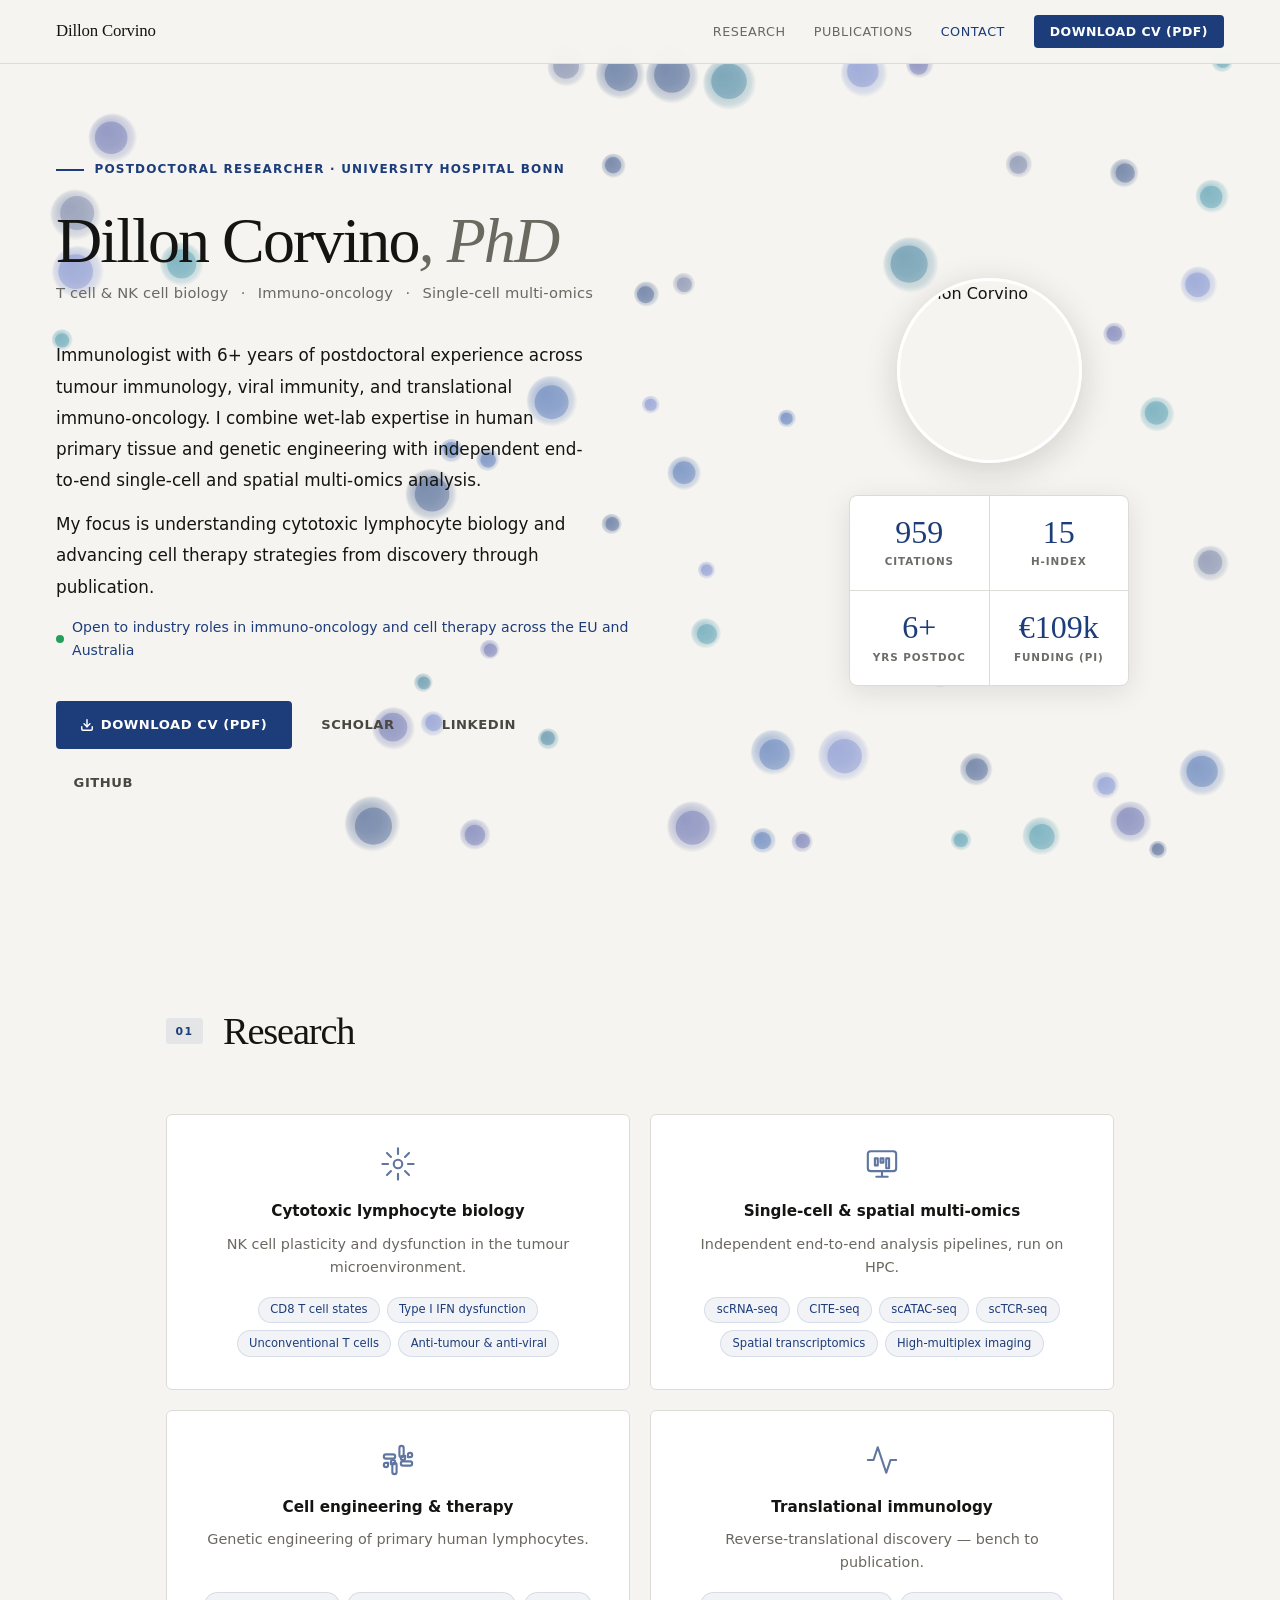
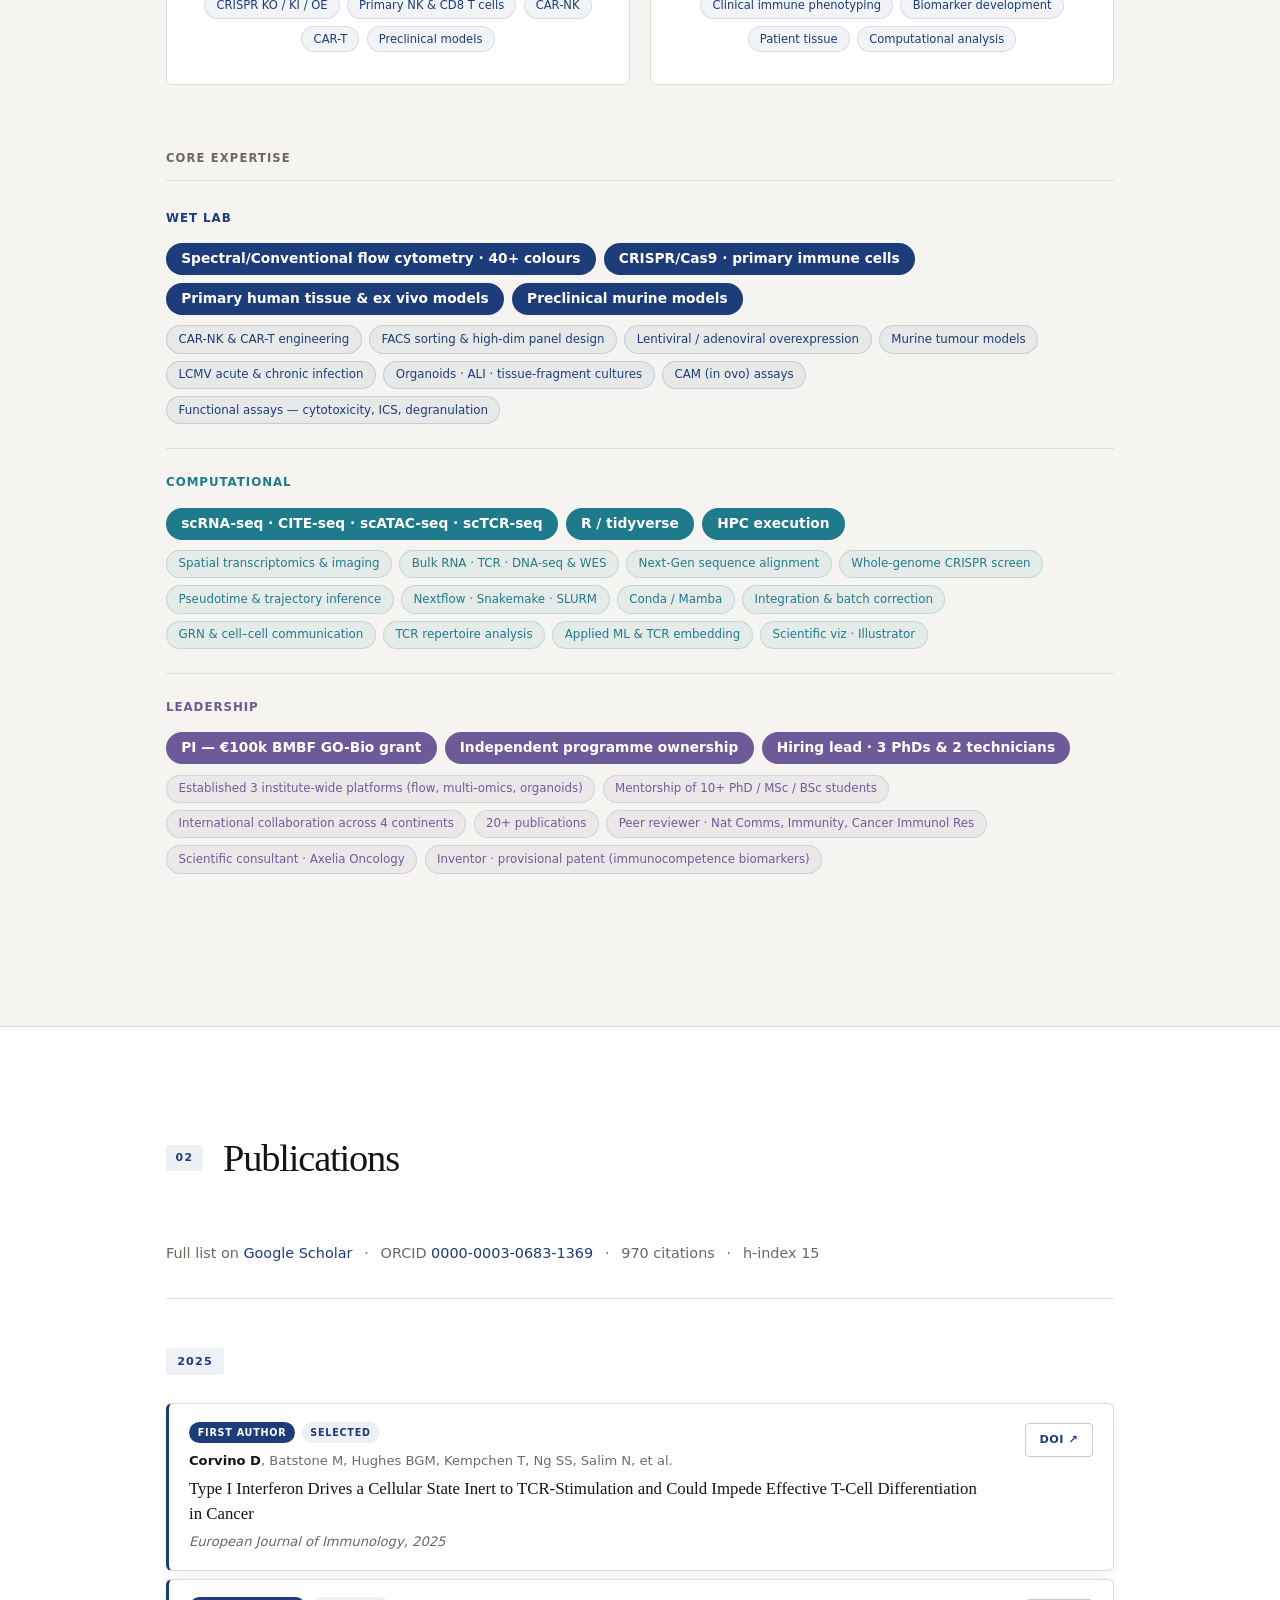
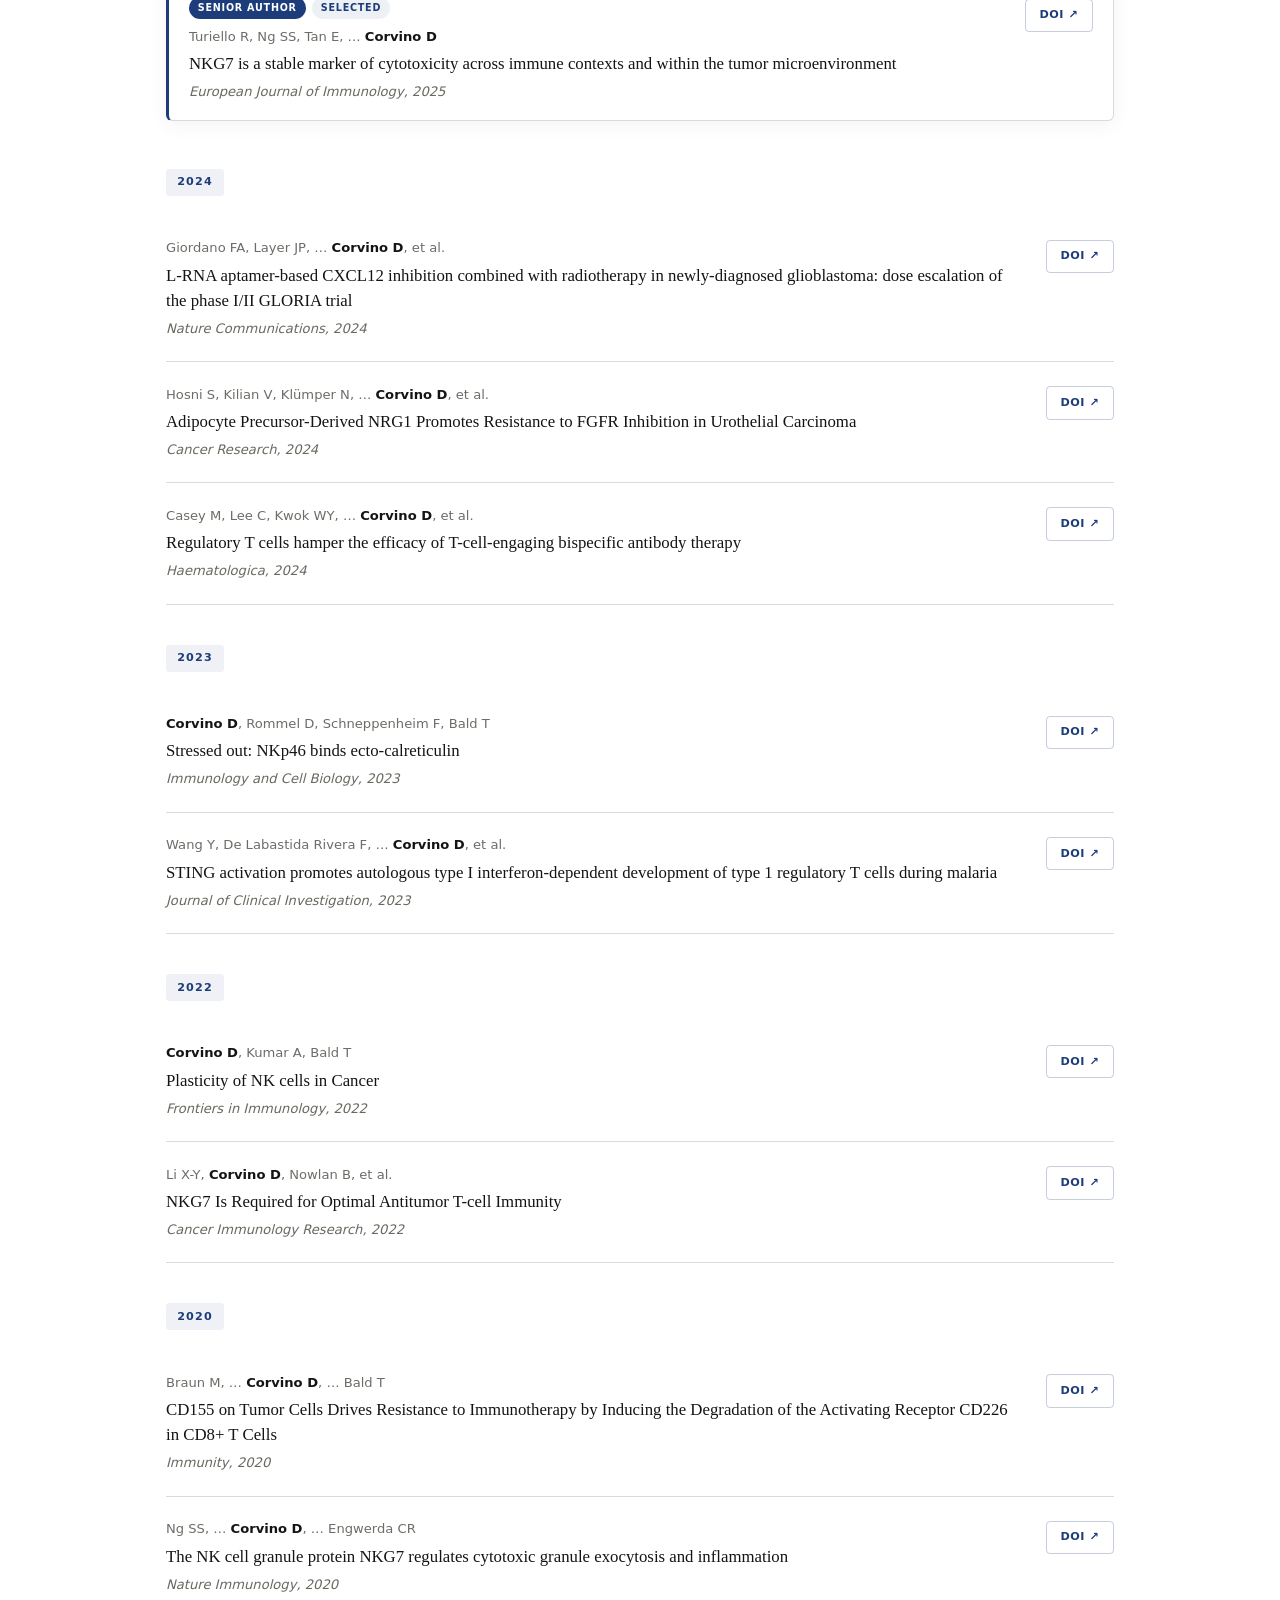
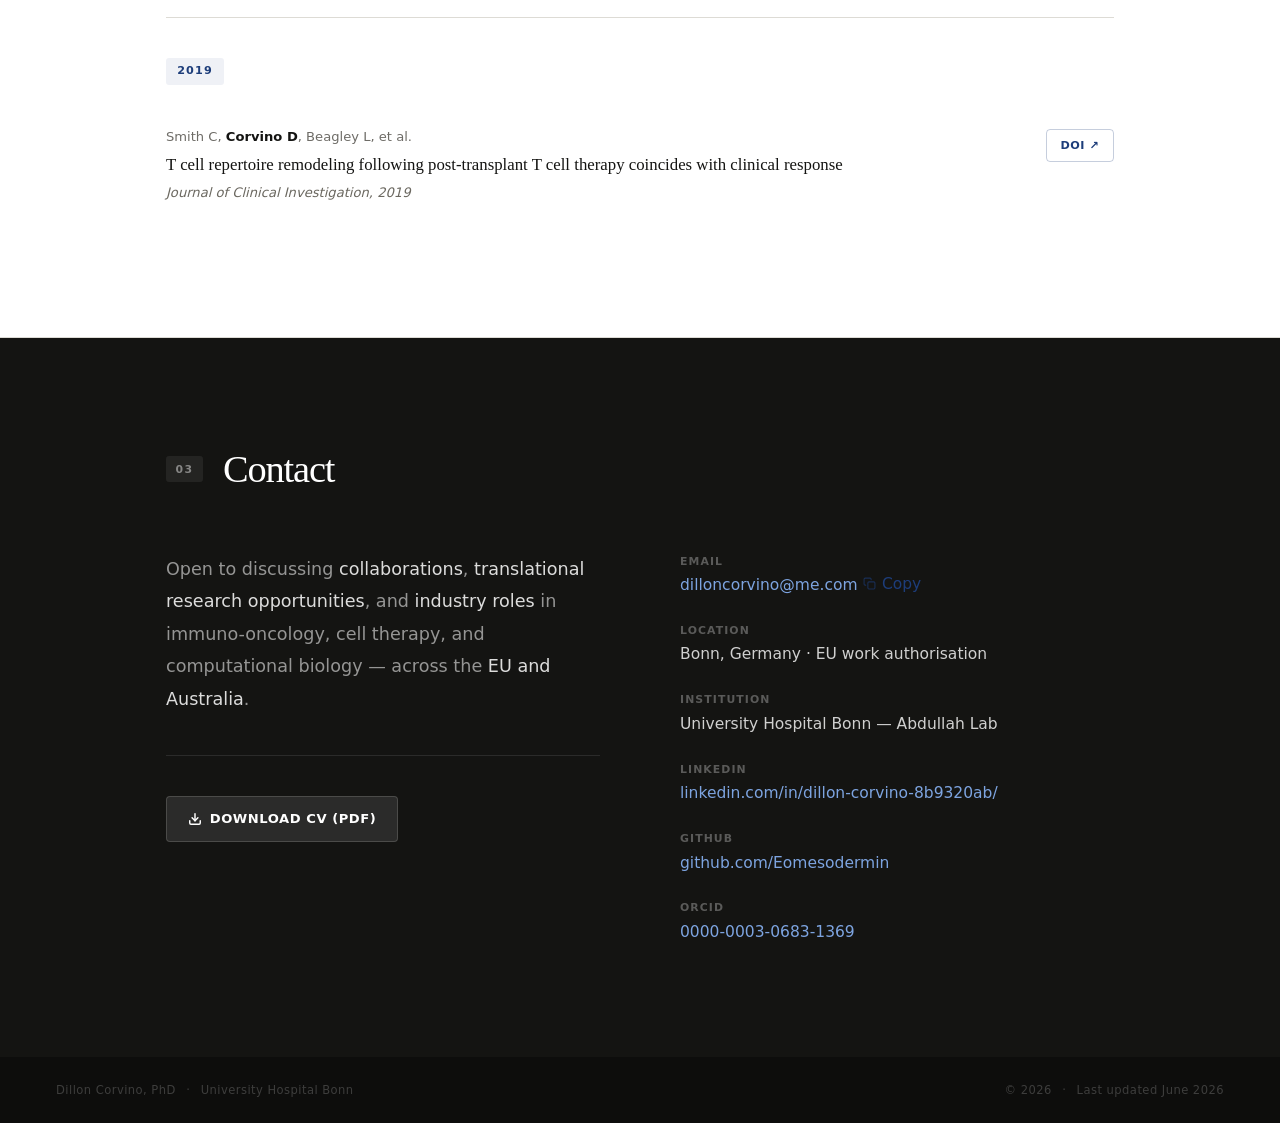
==== index.html @ 59d0a437 "Merge branch 'main' into fix/accessibility-seo-mobile-nav" ====
<!DOCTYPE html>
<html lang="en">
<head>
  <meta charset="UTF-8">
  <meta name="viewport" content="width=device-width, initial-scale=1.0">
  <title>Dillon Corvino, PhD — Immunologist</title>
  <meta name="description" content="Postdoctoral immunologist specialising in T cell and NK cell biology, single-cell multi-omics, and translational immuno-oncology. University Hospital Bonn, Germany.">

  <link rel="canonical" href="https://dilloncorvino.com/">
  <link rel="icon" type="image/svg+xml" href="favicon.svg">

  <meta property="og:type" content="profile">
  <meta property="og:title" content="Dillon Corvino, PhD — Immunologist">
  <meta property="og:description" content="Postdoctoral immunologist specialising in T cell and NK cell biology, single-cell multi-omics, and translational immuno-oncology. University Hospital Bonn, Germany.">
  <meta property="og:url" content="https://dilloncorvino.com/">
  <meta property="og:image" content="https://dilloncorvino.com/photo.jpg">
  <meta property="og:image:width" content="1200">
  <meta property="og:image:height" content="1200">
  <meta property="og:image:alt" content="Dillon Corvino">
  <meta property="profile:first_name" content="Dillon">
  <meta property="profile:last_name" content="Corvino">

  <meta name="twitter:card" content="summary_large_image">
  <meta name="twitter:title" content="Dillon Corvino, PhD — Immunologist">
  <meta name="twitter:description" content="Postdoctoral immunologist specialising in T cell and NK cell biology, single-cell multi-omics, and translational immuno-oncology.">
  <meta name="twitter:image" content="https://dilloncorvino.com/photo.jpg">

  <!-- Self-hosted fonts (no external dependency; GitHub Pages friendly) -->
  <style id="fonts">
  /* vietnamese */
  @font-face {
    font-family: 'Fraunces';
    font-style: italic;
    font-weight: 300;
    font-display: swap;
    src: url(fonts/fraunces-0.woff2) format('woff2');
    unicode-range: U+0102-0103, U+0110-0111, U+0128-0129, U+0168-0169, U+01A0-01A1, U+01AF-01B0, U+0300-0301, U+0303-0304, U+0308-0309, U+0323, U+0329, U+1EA0-1EF9, U+20AB;
  }
  /* latin-ext */
  @font-face {
    font-family: 'Fraunces';
    font-style: italic;
    font-weight: 300;
    font-display: swap;
    src: url(fonts/fraunces-1.woff2) format('woff2');
    unicode-range: U+0100-02BA, U+02BD-02C5, U+02C7-02CC, U+02CE-02D7, U+02DD-02FF, U+0304, U+0308, U+0329, U+1D00-1DBF, U+1E00-1E9F, U+1EF2-1EFF, U+2020, U+20A0-20AB, U+20AD-20C0, U+2113, U+2C60-2C7F, U+A720-A7FF;
  }
  /* latin */
  @font-face {
    font-family: 'Fraunces';
    font-style: italic;
    font-weight: 300;
    font-display: swap;
    src: url(fonts/fraunces-2.woff2) format('woff2');
    unicode-range: U+0000-00FF, U+0131, U+0152-0153, U+02BB-02BC, U+02C6, U+02DA, U+02DC, U+0304, U+0308, U+0329, U+2000-206F, U+20AC, U+2122, U+2191, U+2193, U+2212, U+2215, U+FEFF, U+FFFD;
  }
  /* vietnamese */
  @font-face {
    font-family: 'Fraunces';
    font-style: italic;
    font-weight: 400;
    font-display: swap;
    src: url(fonts/fraunces-0.woff2) format('woff2');
    unicode-range: U+0102-0103, U+0110-0111, U+0128-0129, U+0168-0169, U+01A0-01A1, U+01AF-01B0, U+0300-0301, U+0303-0304, U+0308-0309, U+0323, U+0329, U+1EA0-1EF9, U+20AB;
  }
  /* latin-ext */
  @font-face {
    font-family: 'Fraunces';
    font-style: italic;
    font-weight: 400;
    font-display: swap;
    src: url(fonts/fraunces-1.woff2) format('woff2');
    unicode-range: U+0100-02BA, U+02BD-02C5, U+02C7-02CC, U+02CE-02D7, U+02DD-02FF, U+0304, U+0308, U+0329, U+1D00-1DBF, U+1E00-1E9F, U+1EF2-1EFF, U+2020, U+20A0-20AB, U+20AD-20C0, U+2113, U+2C60-2C7F, U+A720-A7FF;
  }
  /* latin */
  @font-face {
    font-family: 'Fraunces';
    font-style: italic;
    font-weight: 400;
    font-display: swap;
    src: url(fonts/fraunces-2.woff2) format('woff2');
    unicode-range: U+0000-00FF, U+0131, U+0152-0153, U+02BB-02BC, U+02C6, U+02DA, U+02DC, U+0304, U+0308, U+0329, U+2000-206F, U+20AC, U+2122, U+2191, U+2193, U+2212, U+2215, U+FEFF, U+FFFD;
  }
  /* vietnamese */
  @font-face {
    font-family: 'Fraunces';
    font-style: normal;
    font-weight: 300;
    font-display: swap;
    src: url(fonts/fraunces-3.woff2) format('woff2');
    unicode-range: U+0102-0103, U+0110-0111, U+0128-0129, U+0168-0169, U+01A0-01A1, U+01AF-01B0, U+0300-0301, U+0303-0304, U+0308-0309, U+0323, U+0329, U+1EA0-1EF9, U+20AB;
  }
  /* latin-ext */
  @font-face {
    font-family: 'Fraunces';
    font-style: normal;
    font-weight: 300;
    font-display: swap;
    src: url(fonts/fraunces-4.woff2) format('woff2');
    unicode-range: U+0100-02BA, U+02BD-02C5, U+02C7-02CC, U+02CE-02D7, U+02DD-02FF, U+0304, U+0308, U+0329, U+1D00-1DBF, U+1E00-1E9F, U+1EF2-1EFF, U+2020, U+20A0-20AB, U+20AD-20C0, U+2113, U+2C60-2C7F, U+A720-A7FF;
  }
  /* latin */
  @font-face {
    font-family: 'Fraunces';
    font-style: normal;
    font-weight: 300;
    font-display: swap;
    src: url(fonts/fraunces-5.woff2) format('woff2');
    unicode-range: U+0000-00FF, U+0131, U+0152-0153, U+02BB-02BC, U+02C6, U+02DA, U+02DC, U+0304, U+0308, U+0329, U+2000-206F, U+20AC, U+2122, U+2191, U+2193, U+2212, U+2215, U+FEFF, U+FFFD;
  }
  /* vietnamese */
  @font-face {
    font-family: 'Fraunces';
    font-style: normal;
    font-weight: 400;
    font-display: swap;
    src: url(fonts/fraunces-3.woff2) format('woff2');
    unicode-range: U+0102-0103, U+0110-0111, U+0128-0129, U+0168-0169, U+01A0-01A1, U+01AF-01B0, U+0300-0301, U+0303-0304, U+0308-0309, U+0323, U+0329, U+1EA0-1EF9, U+20AB;
  }
  /* latin-ext */
  @font-face {
    font-family: 'Fraunces';
    font-style: normal;
    font-weight: 400;
    font-display: swap;
    src: url(fonts/fraunces-4.woff2) format('woff2');
    unicode-range: U+0100-02BA, U+02BD-02C5, U+02C7-02CC, U+02CE-02D7, U+02DD-02FF, U+0304, U+0308, U+0329, U+1D00-1DBF, U+1E00-1E9F, U+1EF2-1EFF, U+2020, U+20A0-20AB, U+20AD-20C0, U+2113, U+2C60-2C7F, U+A720-A7FF;
  }
  /* latin */
  @font-face {
    font-family: 'Fraunces';
    font-style: normal;
    font-weight: 400;
    font-display: swap;
    src: url(fonts/fraunces-5.woff2) format('woff2');
    unicode-range: U+0000-00FF, U+0131, U+0152-0153, U+02BB-02BC, U+02C6, U+02DA, U+02DC, U+0304, U+0308, U+0329, U+2000-206F, U+20AC, U+2122, U+2191, U+2193, U+2212, U+2215, U+FEFF, U+FFFD;
  }
  /* latin-ext */
  @font-face {
    font-family: 'Instrument Sans';
    font-style: normal;
    font-weight: 400;
    font-stretch: 100%;
    font-display: swap;
    src: url(fonts/instrumentsans-6.woff2) format('woff2');
    unicode-range: U+0100-02BA, U+02BD-02C5, U+02C7-02CC, U+02CE-02D7, U+02DD-02FF, U+0304, U+0308, U+0329, U+1D00-1DBF, U+1E00-1E9F, U+1EF2-1EFF, U+2020, U+20A0-20AB, U+20AD-20C0, U+2113, U+2C60-2C7F, U+A720-A7FF;
  }
  /* latin */
  @font-face {
    font-family: 'Instrument Sans';
    font-style: normal;
    font-weight: 400;
    font-stretch: 100%;
    font-display: swap;
    src: url(fonts/instrumentsans-7.woff2) format('woff2');
    unicode-range: U+0000-00FF, U+0131, U+0152-0153, U+02BB-02BC, U+02C6, U+02DA, U+02DC, U+0304, U+0308, U+0329, U+2000-206F, U+20AC, U+2122, U+2191, U+2193, U+2212, U+2215, U+FEFF, U+FFFD;
  }
  /* latin-ext */
  @font-face {
    font-family: 'Instrument Sans';
    font-style: normal;
    font-weight: 500;
    font-stretch: 100%;
    font-display: swap;
    src: url(fonts/instrumentsans-6.woff2) format('woff2');
    unicode-range: U+0100-02BA, U+02BD-02C5, U+02C7-02CC, U+02CE-02D7, U+02DD-02FF, U+0304, U+0308, U+0329, U+1D00-1DBF, U+1E00-1E9F, U+1EF2-1EFF, U+2020, U+20A0-20AB, U+20AD-20C0, U+2113, U+2C60-2C7F, U+A720-A7FF;
  }
  /* latin */
  @font-face {
    font-family: 'Instrument Sans';
    font-style: normal;
    font-weight: 500;
    font-stretch: 100%;
    font-display: swap;
    src: url(fonts/instrumentsans-7.woff2) format('woff2');
    unicode-range: U+0000-00FF, U+0131, U+0152-0153, U+02BB-02BC, U+02C6, U+02DA, U+02DC, U+0304, U+0308, U+0329, U+2000-206F, U+20AC, U+2122, U+2191, U+2193, U+2212, U+2215, U+FEFF, U+FFFD;
  }
  /* latin-ext */
  @font-face {
    font-family: 'Instrument Sans';
    font-style: normal;
    font-weight: 600;
    font-stretch: 100%;
    font-display: swap;
    src: url(fonts/instrumentsans-6.woff2) format('woff2');
    unicode-range: U+0100-02BA, U+02BD-02C5, U+02C7-02CC, U+02CE-02D7, U+02DD-02FF, U+0304, U+0308, U+0329, U+1D00-1DBF, U+1E00-1E9F, U+1EF2-1EFF, U+2020, U+20A0-20AB, U+20AD-20C0, U+2113, U+2C60-2C7F, U+A720-A7FF;
  }
  /* latin */
  @font-face {
    font-family: 'Instrument Sans';
    font-style: normal;
    font-weight: 600;
    font-stretch: 100%;
    font-display: swap;
    src: url(fonts/instrumentsans-7.woff2) format('woff2');
    unicode-range: U+0000-00FF, U+0131, U+0152-0153, U+02BB-02BC, U+02C6, U+02DA, U+02DC, U+0304, U+0308, U+0329, U+2000-206F, U+20AC, U+2122, U+2191, U+2193, U+2212, U+2215, U+FEFF, U+FFFD;
  }
  </style>

  <noscript><style>.reveal { opacity: 1 !important; transform: none !important; transition: none !important; }</style></noscript>

  <script type="application/ld+json">
  {
    "@context": "https://schema.org",
    "@type": "Person",
    "name": "Dillon Corvino",
    "honorificSuffix": "PhD",
    "url": "https://dilloncorvino.com/",
    "image": "https://dilloncorvino.com/photo.jpg",
    "email": "dilloncorvino@me.com",
    "jobTitle": "Postdoctoral Researcher",
    "worksFor": {
      "@type": "Organization",
      "name": "University Hospital Bonn"
    },
    "knowsAbout": ["T cell biology", "NK cell biology", "single-cell multi-omics", "immuno-oncology", "CRISPR"],
    "sameAs": [
      "https://scholar.google.com/citations?user=1-fxfDkAAAAJ",
      "https://orcid.org/0000-0003-0683-1369",
      "https://www.linkedin.com/in/dillon-corvino-8b9320ab/",
      "https://github.com/Eomesodermin"
    ]
  }
  </script>

  <style>
    *, *::before, *::after { box-sizing: border-box; margin: 0; padding: 0; }

    :root {
      --bg:      #f5f4f0;
      --surface: #ffffff;
      --text:    #141412;
      --muted:   #6b6860;
      --muted-strong: #4a4740;
      --subtle:  #6e6c67;
      --accent:  #1d3d7a;
      --border:  #dddbd5;
      --wl:      #1d3d7a;
      --cp:      #1f7a8c;
      --ld:      #6f5a99;
      --serif:   'Fraunces', Georgia, serif;
      --sans:    'Instrument Sans', system-ui, sans-serif;
      --nav-h:   64px;
    }

    html { scroll-behavior: smooth; }

    body {
      background: var(--bg);
      color: var(--text);
      font-family: var(--sans);
      font-size: 16px;
      line-height: 1.6;
      -webkit-font-smoothing: antialiased;
    }

    /* ── SKIP LINK ── */
    .skip-link {
      position: absolute;
      top: -100%;
      left: 1rem;
      z-index: 200;
      background: var(--accent);
      color: #fff;
      font-family: var(--sans);
      font-size: 0.85rem;
      font-weight: 600;
      padding: 0.6rem 1.2rem;
      border-radius: 4px;
      text-decoration: none;
      transition: top 0.1s;
    }
    .skip-link:focus { top: 1rem; }

    /* ── NAV ── */
    nav {
      position: fixed;
      inset: 0 0 auto 0;
      z-index: 100;
      height: var(--nav-h);
      background: rgba(245,244,240,0.96);
      backdrop-filter: blur(12px);
      border-bottom: 1px solid var(--border);
    }

    /* bar stays full-bleed; contents centre to match the hero */
    .nav-inner {
      display: flex;
      justify-content: space-between;
      align-items: center;
      height: 100%;
      max-width: var(--shell);
      margin: 0 auto;
      padding: 0 3.5rem;
    }

    .nav-name {
      font-family: var(--serif);
      font-size: 1.05rem;
      font-weight: 400;
      color: var(--text);
      text-decoration: none;
      letter-spacing: -0.01em;
    }

    .nav-right {
      display: flex;
      align-items: center;
      gap: 0.25rem;
    }

    .nav-links {
      display: flex;
      gap: 0.15rem;
      list-style: none;
    }

    .nav-links a {
      font-family: var(--sans);
      font-size: 0.8rem;
      font-weight: 500;
      letter-spacing: 0.04em;
      text-transform: uppercase;
      color: var(--muted);
      text-decoration: none;
      padding: 0.4rem 0.8rem;
      border-radius: 4px;
      transition: color 0.15s, background 0.15s;
    }

    .nav-links a:hover { color: var(--text); background: var(--border); }
    .nav-links a.active { color: var(--accent); }

    .nav-cv {
      font-family: var(--sans);
      font-size: 0.78rem;
      font-weight: 600;
      letter-spacing: 0.04em;
      text-transform: uppercase;
      color: #fff;
      background: var(--accent);
      text-decoration: none;
      padding: 0.4rem 1rem;
      border-radius: 4px;
      margin-left: 0.75rem;
      transition: background 0.15s;
      white-space: nowrap;
    }

    .nav-cv:hover { background: #162e5e; }

    /* ── HAMBURGER ── */
    .nav-hamburger {
      display: none;
      flex-direction: column;
      justify-content: center;
      gap: 5px;
      width: 36px;
      height: 36px;
      padding: 6px;
      background: none;
      border: none;
      cursor: pointer;
      border-radius: 4px;
      margin-left: 0.5rem;
      transition: background 0.15s;
    }
    .nav-hamburger:hover { background: var(--border); }
    .nav-hamburger span {
      display: block;
      height: 2px;
      background: var(--text);
      border-radius: 2px;
      transition: transform 0.25s, opacity 0.25s;
    }
    .nav-hamburger[aria-expanded="true"] span:nth-child(1) { transform: translateY(7px) rotate(45deg); }
    .nav-hamburger[aria-expanded="true"] span:nth-child(2) { opacity: 0; }
    .nav-hamburger[aria-expanded="true"] span:nth-child(3) { transform: translateY(-7px) rotate(-45deg); }

    /* ── MOBILE DRAWER ── */
    .mobile-drawer {
      display: none;
      position: fixed;
      inset: var(--nav-h) 0 0 0;
      z-index: 99;
      background: rgba(245,244,240,0.98);
      backdrop-filter: blur(16px);
      flex-direction: column;
      align-items: flex-start;
      padding: 2rem 1.5rem;
      gap: 0;
      border-top: 1px solid var(--border);
      opacity: 0;
      transform: translateY(-8px);
      transition: opacity 0.2s ease, transform 0.2s ease;
      pointer-events: none;
    }
    .mobile-drawer.open {
      opacity: 1;
      transform: none;
      pointer-events: auto;
    }
    .mobile-drawer a {
      font-family: var(--sans);
      font-size: 1.1rem;
      font-weight: 500;
      letter-spacing: 0.03em;
      color: var(--text);
      text-decoration: none;
      padding: 1rem 0;
      border-bottom: 1px solid var(--border);
      width: 100%;
      transition: color 0.15s;
    }
    .mobile-drawer a:hover { color: var(--accent); }
    .mobile-drawer .drawer-cv {
      margin-top: 1.5rem;
      font-weight: 600;
      color: var(--accent);
      border-bottom: none;
    }

    /* ── HERO ── */
    /* #home stays full-bleed so the cell canvas covers the whole viewport;
       only .hero-inner is constrained and centred. */
    #home {
      position: relative;
      display: grid;
      grid-template-columns: 1.2fr 1fr;
      min-height: 100vh;
      padding-top: var(--nav-h);
    }

    /* ambient immune-cell field — sits behind the hero text column */
    #cell-field {
      position: absolute;
      inset: 0;
      width: 100%;
      height: 100%;
      z-index: 0;
      pointer-events: none;
    }

    .hero-left {
      position: relative;
      z-index: 1;
      display: flex;
      flex-direction: column;
      justify-content: center;
      padding: 5rem 4rem 5rem 3.5rem;
    }

    .hero-eyebrow {
      display: inline-flex;
      align-items: center;
      gap: 0.65rem;
      font-family: var(--sans);
      font-size: 0.75rem;
      font-weight: 600;
      letter-spacing: 0.1em;
      text-transform: uppercase;
      color: var(--accent);
      margin-bottom: 1.75rem;
    }

    .hero-eyebrow::before {
      content: '';
      display: block;
      width: 28px;
      height: 2px;
      background: var(--accent);
      flex-shrink: 0;
    }

    h1.hero-name {
      font-family: var(--serif);
      font-size: clamp(3rem, 5vw, 4.5rem);
      font-weight: 300;
      line-height: 1.05;
      letter-spacing: -0.03em;
      margin-bottom: 0.5rem;
    }

    h1.hero-name em {
      font-style: italic;
      color: var(--muted);
    }

    .hero-sub {
      font-size: 0.92rem;
      color: var(--muted);
      letter-spacing: 0.01em;
      margin-bottom: 2.25rem;
      line-height: 1.5;
    }

    .hero-bio {
      font-size: 1.05rem;
      line-height: 1.85;
      color: var(--text);
      max-width: 530px;
      margin-bottom: 0.85rem;
    }

    .hero-open {
      font-size: 0.88rem;
      color: var(--accent);
      font-weight: 500;
      margin-bottom: 2.5rem;
      display: flex;
      align-items: center;
      gap: 0.5rem;
    }

    .hero-open::before {
      content: '';
      display: inline-block;
      width: 8px;
      height: 8px;
      border-radius: 50%;
      background: #22a05a;
      flex-shrink: 0;
    }

    .hero-actions {
      display: flex;
      gap: 0.75rem;
      flex-wrap: wrap;
      align-items: center;
    }

    .btn-primary {
      font-family: var(--sans);
      font-size: 0.82rem;
      font-weight: 700;
      letter-spacing: 0.04em;
      text-transform: uppercase;
      color: #fff;
      background: var(--accent);
      text-decoration: none;
      padding: 0.7rem 1.4rem;
      border: 2px solid var(--accent);
      border-radius: 4px;
      transition: background 0.15s, border-color 0.15s, transform 0.15s, box-shadow 0.15s;
      display: inline-flex;
      align-items: center;
      gap: 0.4rem;
    }

    .btn-primary:hover {
      background: #162e5e;
      border-color: #0f2244;
      transform: translateY(-2px);
      box-shadow: 0 4px 12px rgba(29,61,122,0.32);
    }

    .btn-primary:active { transform: translateY(0); box-shadow: inset 0 1px 3px rgba(0,0,0,0.3); }

    .btn-ghost {
      font-family: var(--sans);
      font-size: 0.82rem;
      font-weight: 700;
      letter-spacing: 0.04em;
      text-transform: uppercase;
      color: var(--muted-strong);
      text-decoration: none;
      padding: 0.7rem 1.1rem;
      border: 2px solid rgba(var(--btn-tint), 0.7);
      border-radius: 4px;
      background-color: rgba(var(--btn-tint), 0.25);
      transition: color 0.15s, border-color 0.15s, background-color 0.15s, transform 0.15s;
      display: inline-flex;
      align-items: center;
      gap: 0.4rem;
    }

    .btn-ghost:hover {
      color: var(--text);
      border-color: var(--accent);
      background-color: rgba(var(--btn-tint), 0.45);
      transform: translateY(-2px);
    }

    .btn-ghost:active { transform: translateY(0); }

    /* ── HERO RIGHT ── */
    .hero-right {
      position: relative;
      z-index: 1;
      display: flex;
      flex-direction: column;
      align-items: center;
      justify-content: center;
      gap: 2rem;
      padding: 5rem 3.5rem;
    }

    .photo-frame {
      width: 185px;
      height: 185px;
      border-radius: 50%;
      overflow: hidden;
      border: 3px solid var(--surface);
      box-shadow: 0 8px 34px rgba(20,20,18,0.16);
      flex-shrink: 0;
      transition: box-shadow 0.3s;
      will-change: transform;
    }

    .photo-frame img {
      width: 100%;
      height: 100%;
      object-fit: cover;
      object-position: center 10%;
    }

    .stats-grid {
      display: grid;
      grid-template-columns: 1fr 1fr;
      gap: 1px;
      background: var(--border);
      border: 1px solid var(--border);
      border-radius: 8px;
      overflow: hidden;
      width: 100%;
      max-width: 280px;
      box-shadow: 0 6px 28px rgba(20,20,18,0.10);
    }

    .stat {
      background: var(--surface);
      padding: 1.25rem 1rem;
      text-align: center;
    }

    .stat-n {
      font-family: var(--serif);
      font-size: 2rem;
      font-weight: 400;
      line-height: 1;
      color: var(--accent);
      margin-bottom: 0.35rem;
    }

    .stat-l {
      font-family: var(--sans);
      font-size: 0.65rem;
      font-weight: 600;
      letter-spacing: 0.09em;
      text-transform: uppercase;
      color: var(--subtle);
    }

    .hero-meta {
      width: 100%;
      max-width: 280px;
      display: flex;
      flex-direction: column;
      gap: 0;
    }

    .meta-row {
      display: flex;
      flex-direction: column;
      padding: 0.75rem 0;
      border-bottom: 1px solid var(--border);
      gap: 0.15rem;
    }

    .meta-row:last-child { border-bottom: none; }

    .meta-label {
      font-size: 0.65rem;
      font-weight: 600;
      letter-spacing: 0.1em;
      text-transform: uppercase;
      color: var(--subtle);
    }

    .meta-value {
      font-size: 0.88rem;
      color: var(--text);
      line-height: 1.4;
    }

    .meta-value a { color: var(--accent); text-decoration: none; }
    .meta-value a:hover { text-decoration: underline; }

    /* ── SECTION SHELL ── */
    .section-wrap {
      max-width: 1060px;
      margin: 0 auto;
      padding: 7rem 3.5rem;
    }

    .section-header {
      display: flex;
      align-items: center;
      gap: 1.25rem;
      margin-bottom: 4rem;
    }

    .section-num {
      font-family: var(--sans);
      font-size: 0.68rem;
      font-weight: 700;
      letter-spacing: 0.12em;
      text-transform: uppercase;
      color: var(--accent);
      background: rgba(29,61,122,0.08);
      padding: 0.28rem 0.6rem;
      border-radius: 3px;
    }

    .section-title {
      font-family: var(--serif);
      font-size: 2.4rem;
      font-weight: 300;
      letter-spacing: -0.03em;
      line-height: 1;
    }

    /* ── RESEARCH ── */
    #research { background: var(--bg); }

    .research-grid {
      display: grid;
      grid-template-columns: 1fr 1fr;
      gap: 1.25rem;
      margin-bottom: 4rem;
    }

    .r-card {
      background: var(--surface);
      border: 1px solid var(--border);
      border-radius: 6px;
      padding: 2rem;
      display: flex;
      flex-direction: column;
      align-items: center;
      text-align: center;
      transition: box-shadow 0.2s, transform 0.2s;
    }

    .r-card:hover { box-shadow: 0 4px 20px rgba(0,0,0,0.07); transform: translateY(-2px); }

    .r-card-icon {
      width: 34px;
      height: 34px;
      margin-bottom: 1.1rem;
      color: var(--accent);
      opacity: 0.7;
    }

    .r-card h3 {
      font-family: var(--sans);
      font-size: 0.95rem;
      font-weight: 600;
      color: var(--text);
      margin-bottom: 0.6rem;
    }

    .r-card-lead {
      font-size: 0.9rem;
      color: var(--muted);
      line-height: 1.6;
      margin-bottom: 1.1rem;
    }

    /* chip clouds — shared by research cards & core-expertise */
    .chip-row {
      display: flex;
      flex-wrap: wrap;
      gap: 0.45rem;
      margin-top: auto;
      justify-content: center;
    }

    .chip {
      font-family: var(--sans);
      font-size: 0.72rem;
      font-weight: 500;
      color: var(--accent);
      background: rgba(29,61,122,0.06);
      border: 1px solid rgba(29,61,122,0.12);
      padding: 0.3rem 0.7rem;
      border-radius: 100px;
      line-height: 1.3;
      white-space: nowrap;
    }

    /* ── SKILLS ── */
    .skills-section {
      margin-top: 0;
    }

    .skills-header {
      font-family: var(--sans);
      font-size: 0.72rem;
      font-weight: 700;
      letter-spacing: 0.1em;
      text-transform: uppercase;
      color: var(--muted);
      margin-bottom: 1.25rem;
      padding-bottom: 0.75rem;
      border-bottom: 1px solid var(--border);
    }

    .skills-grid {
      display: flex;
      flex-direction: column;
      margin-bottom: 2.5rem;
    }

    .skill-tier {
      padding: 1.5rem 0;
      border-bottom: 1px solid var(--border);
    }
    .skill-tier:first-child { padding-top: 0.5rem; }
    .skill-tier:last-child { border-bottom: none; padding-bottom: 0; }

    .skill-cat {
      font-family: var(--sans);
      font-size: 0.74rem;
      font-weight: 700;
      letter-spacing: 0.08em;
      text-transform: uppercase;
      display: block;
      margin-bottom: 0.95rem;
    }

    .skill-sig {
      display: flex;
      flex-wrap: wrap;
      gap: 0.5rem;
      margin-bottom: 0.65rem;
    }

    .skill-sub {
      display: flex;
      flex-wrap: wrap;
      gap: 0.45rem;
    }

    .s-pill {
      font-family: var(--sans);
      border-radius: 100px;
      line-height: 1.3;
      transition: transform 0.15s, box-shadow 0.15s, border-color 0.15s;
    }
    .s-pill.sig {
      font-size: 0.86rem;
      font-weight: 600;
      color: #fff;
      padding: 0.44rem 0.95rem;
    }
    .s-pill.sub {
      font-size: 0.74rem;
      font-weight: 500;
      padding: 0.34rem 0.72rem;
      border: 1px solid;
    }
    .s-pill.sig {
      font-size: 0.86rem;
      font-weight: 600;
      color: #fff;
      padding: 0.44rem 0.95rem;
    }
    .s-pill.sub {
      font-size: 0.74rem;
      font-weight: 500;
      padding: 0.34rem 0.72rem;
      border: 1px solid;
    }

    /* per-section colour coding */
    .tier-wl .skill-cat { color: var(--wl); }
    .tier-wl .s-pill.sig { background: var(--wl); }
    .tier-wl .s-pill.sub { color: var(--wl); background: rgba(29,61,122,0.06); border-color: rgba(29,61,122,0.16); }
    .tier-cp .skill-cat { color: var(--cp); }
    .tier-cp .s-pill.sig { background: var(--cp); }
    .tier-cp .s-pill.sub { color: var(--cp); background: rgba(31,122,140,0.07); border-color: rgba(31,122,140,0.18); }
    .tier-ld .skill-cat { color: var(--ld); }
    .tier-ld .s-pill.sig { background: var(--ld); }
    .tier-ld .s-pill.sub { color: var(--ld); background: rgba(111,90,153,0.07); border-color: rgba(111,90,153,0.18); }

    .s-pill.sig:hover { transform: translateY(-1px); box-shadow: 0 3px 12px rgba(20,20,18,0.14); }
    .s-pill.sub:hover { transform: translateY(-1px); }

    /* per-section colour coding */
    .tier-wl .skill-cat { color: var(--wl); }
    .tier-wl .s-pill.sig { background: var(--wl); }
    .tier-wl .s-pill.sub { color: var(--wl); background: rgba(29,61,122,0.06); border-color: rgba(29,61,122,0.16); }
    .tier-cp .skill-cat { color: var(--cp); }
    .tier-cp .s-pill.sig { background: var(--cp); }
    .tier-cp .s-pill.sub { color: var(--cp); background: rgba(31,122,140,0.07); border-color: rgba(31,122,140,0.18); }
    .tier-ld .skill-cat { color: var(--ld); }
    .tier-ld .s-pill.sig { background: var(--ld); }
    .tier-ld .s-pill.sub { color: var(--ld); background: rgba(111,90,153,0.07); border-color: rgba(111,90,153,0.18); }

    .s-pill.sig:hover { transform: translateY(-1px); box-shadow: 0 3px 12px rgba(20,20,18,0.14); }
    .s-pill.sub:hover { transform: translateY(-1px); }

    .tags {
      display: flex;
      flex-wrap: wrap;
      gap: 0.5rem;
    }

    .tag {
      font-family: var(--sans);
      font-size: 0.72rem;
      font-weight: 500;
      color: var(--muted);
      background: var(--surface);
      border: 1px solid var(--border);
      padding: 0.35rem 0.8rem;
      border-radius: 100px;
    }

    /* ── PUBLICATIONS ── */
    #publications {
      background: var(--surface);
      border-top: 1px solid var(--border);
      border-bottom: 1px solid var(--border);
    }

    .pub-meta {
      font-size: 0.9rem;
      color: var(--muted);
      margin-bottom: 3rem;
      padding-bottom: 2rem;
      border-bottom: 1px solid var(--border);
      line-height: 1.7;
    }

    .pub-meta a { color: var(--accent); text-decoration: none; font-weight: 500; }
    .pub-meta a:hover { text-decoration: underline; }

    .pub-year-label {
      font-family: var(--sans);
      font-size: 0.7rem;
      font-weight: 700;
      letter-spacing: 0.1em;
      text-transform: uppercase;
      color: var(--accent);
      background: rgba(29,61,122,0.07);
      display: inline-block;
      padding: 0.28rem 0.7rem;
      border-radius: 3px;
      margin: 2.5rem 0 1.25rem;
    }

    .pub-year-label:first-of-type { margin-top: 0; }

    .pub-row {
      display: grid;
      grid-template-columns: 1fr auto;
      gap: 2rem;
      align-items: start;
      padding: 1.4rem 0;
      border-bottom: 1px solid var(--border);
    }

    .pub-row:last-child { border-bottom: none; }

    .pub-authors {
      font-size: 0.82rem;
      color: var(--subtle);
      margin-bottom: 0.3rem;
      line-height: 1.5;
    }

    .pub-authors strong { color: var(--text); font-weight: 600; }

    .pub-title {
      font-family: var(--serif);
      font-size: 1.05rem;
      font-weight: 400;
      line-height: 1.5;
      color: var(--text);
      margin-bottom: 0.3rem;
    }

    .pub-venue {
      font-size: 0.82rem;
      color: var(--muted);
      font-style: italic;
    }

    .pub-doi {
      font-family: var(--sans);
      font-size: 0.7rem;
      font-weight: 600;
      letter-spacing: 0.05em;
      text-transform: uppercase;
      color: var(--accent);
      text-decoration: none;
      white-space: nowrap;
      padding: 0.42rem 0.85rem;
      border: 1px solid rgba(29,61,122,0.25);
      border-radius: 4px;
      transition: background 0.15s, color 0.15s, border-color 0.15s;
      margin-top: 0.1rem;
      display: inline-block;
    }

    .pub-doi:hover { background: var(--accent); color: #fff; border-color: var(--accent); }

    /* ── CONTACT ── */
    #contact { background: #141412; }

    #contact .section-title { color: #fff; }
    #contact .section-num { color: rgba(255,255,255,0.45); background: rgba(255,255,255,0.07); }

    .contact-grid {
      display: grid;
      grid-template-columns: 1fr 1fr;
      gap: 5rem;
    }

    .contact-intro {
      font-size: 1.1rem;
      line-height: 1.85;
      color: rgba(255,255,255,0.55);
    }

    .contact-intro strong { color: rgba(255,255,255,0.85); font-weight: 500; }

    .contact-list {
      display: flex;
      flex-direction: column;
      gap: 1.5rem;
    }

    .c-row { display: flex; flex-direction: column; gap: 0.2rem; }

    .c-label {
      font-size: 0.68rem;
      font-weight: 600;
      letter-spacing: 0.1em;
      text-transform: uppercase;
      color: rgba(255,255,255,0.3);
    }

    .c-value { font-size: 0.97rem; color: rgba(255,255,255,0.8); }

    .c-value a { color: #7da4e0; text-decoration: none; }
    .c-value a:hover { text-decoration: underline; }

    .contact-cv-block {
      margin-top: 2.5rem;
      padding-top: 2.5rem;
      border-top: 1px solid rgba(255,255,255,0.1);
    }

    .btn-cv-contact {
      display: inline-flex;
      align-items: center;
      gap: 0.5rem;
      font-family: var(--sans);
      font-size: 0.82rem;
      font-weight: 600;
      letter-spacing: 0.04em;
      text-transform: uppercase;
      color: #fff;
      background: rgba(255,255,255,0.1);
      border: 1px solid rgba(255,255,255,0.15);
      text-decoration: none;
      padding: 0.7rem 1.3rem;
      border-radius: 4px;
      transition: background 0.15s;
    }

    .btn-cv-contact:hover { background: rgba(255,255,255,0.18); }

    /* ── FOOTER ── */
    footer {
      background: #0d0d0c;
      padding: 1.5rem 3.5rem;
      display: flex;
      justify-content: space-between;
      align-items: center;
    }

    footer p { font-size: 0.72rem; color: rgba(255,255,255,0.2); letter-spacing: 0.04em; }

    /* ── REVEAL ── */
    /* Default = visible. The entrance animation only plays when JS adds .in,
       so no-JS, capture tools, and throttled previews all degrade to "just shown". */
    @keyframes revealIn {
      from { opacity: 0; transform: translateY(18px); }
      to   { opacity: 1; transform: none; }
    }
    .reveal.in { animation: revealIn 0.6s cubic-bezier(0.22, 0.61, 0.36, 1) both; }
    .d1.in { animation-delay: 0.08s; }
    .d2.in { animation-delay: 0.16s; }
    .d3.in { animation-delay: 0.24s; }
    @media (prefers-reduced-motion: reduce) {
      .reveal.in { animation: none; }
    }

    /* ── SVG ICONS ── */
    .icon { display: block; width: 100%; height: 100%; }

    /* ── ANCHOR OFFSET (clear the fixed nav on jump-links) ── */
    section[id] { scroll-margin-top: var(--nav-h); }

    /* ── FOCUS VISIBLE (keyboard users) ── */
    a:focus-visible,
    button:focus-visible,
    .btn-primary:focus-visible,
    .btn-ghost:focus-visible,
    .nav-cv:focus-visible,
    .nav-links a:focus-visible,
    .pub-doi:focus-visible {
      outline: 2px solid var(--accent);
      outline-offset: 3px;
      border-radius: 3px;
    }

    /* ── PUBLICATION HIGHLIGHT ── */
    .pub-row.featured {
      position: relative;
      background: var(--surface);
      border: 1px solid var(--border);
      border-left: 3px solid var(--accent);
      border-radius: 6px;
      padding: 1.1rem 1.25rem;
      margin: 0.5rem 0;
      box-shadow: 0 4px 20px rgba(20,20,18,0.05);
    }
    .pub-badges {
      display: flex;
      flex-wrap: wrap;
      gap: 0.4rem;
      margin-bottom: 0.5rem;
    }
    .pub-badge {
      font-family: var(--sans);
      font-size: 0.6rem;
      font-weight: 600;
      letter-spacing: 0.08em;
      text-transform: uppercase;
      color: var(--accent);
      background: rgba(29,61,122,0.08);
      padding: 0.2rem 0.55rem;
      border-radius: 999px;
      white-space: nowrap;
    }
    .pub-badge.role { color: #fff; background: var(--accent); }

    /* ── COPY EMAIL BUTTON ── */
    .copy-email {
      font-family: var(--sans);
      font-size: inherit;
      color: var(--accent);
      background: none;
      border: none;
      padding: 0;
      cursor: pointer;
      display: inline-flex;
      align-items: center;
      gap: 0.4rem;
      text-decoration: none;
    }
    .copy-email:hover { text-decoration: underline; }
    .copy-email svg { width: 13px; height: 13px; opacity: 0.65; flex-shrink: 0; }
    .copy-feedback {
      font-family: var(--sans);
      font-size: 0.7rem;
      font-weight: 600;
      letter-spacing: 0.04em;
      text-transform: uppercase;
      color: #22a05a;
      margin-left: 0.5rem;
      opacity: 0;
      transition: opacity 0.2s;
    }
    .copy-feedback.show { opacity: 1; }

    /* ── RESPONSIVE ── */
    @media (max-width: 860px) {
      .nav-inner { padding: 0 1.25rem; }
      .nav-links { display: none; }
      .nav-cv { display: none; }
      .nav-hamburger { display: flex; }
      .mobile-drawer { display: flex; }

      #home { grid-template-columns: 1fr; min-height: auto; }
      .hero-left { padding: 4.5rem 1.5rem 2rem; }
      .hero-right { padding: 1rem 1.5rem 4rem; }
      .photo-frame { width: 150px; height: 150px; }
      .stats-grid, .hero-meta { max-width: 100%; }

      .section-wrap { padding: 4.5rem 1.5rem; }
      .research-grid { grid-template-columns: 1fr; }
      .skills-grid { grid-template-columns: 1fr; }
      .contact-grid { grid-template-columns: 1fr; gap: 3rem; }
      footer { flex-direction: column; gap: 0.5rem; padding: 1.5rem; text-align: center; }
    }

    /* ── PRINT (clean one-pager) ── */
    @media print {
      :root { --nav-h: 0px; }
      nav, .nav-hamburger, .mobile-drawer, #cell-field, .hero-actions,
      .skip-link, .copy-feedback { display: none !important; }
      body { background: #fff; color: #000; font-size: 11pt; }
      .reveal { opacity: 1 !important; transform: none !important; animation: none !important; }
      #home { display: block; min-height: auto; padding-top: 0; }
      .hero-left { padding: 0 0 1rem; }
      .hero-right { flex-direction: row; gap: 1.5rem; padding: 0 0 1rem; justify-content: flex-start; }
      .photo-frame { width: 90px; height: 90px; box-shadow: none; transform: none !important; }
      .stats-grid { box-shadow: none; max-width: 360px; }
      section { page-break-inside: avoid; }
      .pub-row, .r-card, .skill-tier { page-break-inside: avoid; }
      a { color: #000; text-decoration: none; }
      .pub-row.featured { box-shadow: none; border-left: 3px solid #000; }
      h1.hero-name { font-size: 28pt; }
      footer { border-top: 1px solid #ccc; }
    }
  </style>
</head>
<body>

<a href="#home" class="skip-link">Skip to main content</a>

<!-- NAV -->
<nav>
  <div class="nav-inner">
    <a href="#home" class="nav-name">Dillon Corvino</a>
    <div class="nav-right">
      <ul class="nav-links">
        <li><a href="#research">Research</a></li>
        <li><a href="#publications">Publications</a></li>
        <li><a href="#contact">Contact</a></li>
      </ul>
      <a href="CV_Dillon_Corvino.pdf" download class="nav-cv">Download CV (PDF)</a>
      <button class="nav-hamburger" aria-label="Open navigation menu" aria-expanded="false" aria-controls="mobile-drawer">
        <span></span>
        <span></span>
        <span></span>
      </button>
    </div>
  </div>
</nav>

<!-- MOBILE DRAWER -->
<div class="mobile-drawer" id="mobile-drawer" role="dialog" aria-label="Navigation menu">
  <a href="#research">Research</a>
  <a href="#publications">Publications</a>
  <a href="#contact">Contact</a>
  <a href="CV_Dillon_Corvino.pdf" download class="drawer-cv">Download CV (PDF)</a>
</div>

<!-- HERO -->
<section id="home">
  <canvas id="cell-field" aria-hidden="true"></canvas>
  <div class="hero-left">
    <span class="hero-eyebrow reveal">Postdoctoral Researcher · University Hospital Bonn</span>
    <h1 class="hero-name reveal d1">Dillon Corvino<em>, PhD</em></h1>
    <p class="hero-sub reveal d2">T cell &amp; NK cell biology &ensp;·&ensp; Immuno-oncology &ensp;·&ensp; Single-cell multi-omics</p>
    <p class="hero-bio reveal d3">
      Immunologist with 6+ years of postdoctoral experience across tumour immunology, viral immunity, and translational immuno-oncology. I combine wet-lab expertise in human primary tissue and genetic engineering with independent end-to-end single-cell and spatial multi-omics analysis.
    </p>
    <p class="hero-bio reveal d3">
      My focus is understanding cytotoxic lymphocyte biology and advancing cell therapy strategies from discovery through publication.
    </p>
    <p class="hero-open reveal d3">Open to industry roles in immuno-oncology and cell therapy across the EU and Australia</p>
    <div class="hero-actions reveal d3">
      <a href="CV_Dillon_Corvino.pdf" download class="btn-primary">
        <svg aria-hidden="true" width="14" height="14" viewBox="0 0 24 24" fill="none" stroke="currentColor" stroke-width="2.5" stroke-linecap="round" stroke-linejoin="round"><path d="M21 15v4a2 2 0 0 1-2 2H5a2 2 0 0 1-2-2v-4"/><polyline points="7 10 12 15 17 10"/><line x1="12" y1="15" x2="12" y2="3"/></svg>
        Download CV (PDF)
      </a>
      <a href="https://scholar.google.com/citations?user=1-fxfDkAAAAJ" target="_blank" rel="noopener noreferrer" class="btn-ghost">Scholar</a>
      <a href="https://www.linkedin.com/in/dillon-corvino-8b9320ab/" target="_blank" rel="noopener noreferrer" class="btn-ghost">LinkedIn</a>
      <a href="https://github.com/Eomesodermin" target="_blank" rel="noopener noreferrer" class="btn-ghost">GitHub</a>
    </div>
  </div>

  <div class="hero-right">
    <div class="photo-frame reveal">
      <img src="photo.jpg" alt="Dillon Corvino" />
    </div>

    <div class="stats-grid reveal d1">
      <div class="stat">
        <div class="stat-n">970</div>
        <div class="stat-l">Citations</div>
      </div>
      <div class="stat">
        <div class="stat-n">15</div>
        <div class="stat-l">h-index</div>
      </div>
      <div class="stat">
        <div class="stat-n">6+</div>
        <div class="stat-l">Yrs postdoc</div>
      </div>
      <div class="stat">
        <div class="stat-n">€110k</div>
        <div class="stat-l">Funding (PI)</div>
      </div>
    </div>
  </div>
</section>

<!-- RESEARCH + SKILLS -->
<section id="research">
  <div class="section-wrap">
    <div class="section-header reveal">
      <span class="section-num">01</span>
      <h2 class="section-title">Research</h2>
    </div>

    <div class="research-grid">
      <div class="r-card reveal">
        <div class="r-card-icon" aria-hidden="true">
          <svg class="icon" viewBox="0 0 24 24" fill="none" stroke="currentColor" stroke-width="1.5" stroke-linecap="round" stroke-linejoin="round">
            <circle cx="12" cy="12" r="3"/><path d="M12 1v4M12 19v4M4.22 4.22l2.83 2.83M16.95 16.95l2.83 2.83M1 12h4M19 12h4M4.22 19.78l2.83-2.83M16.95 7.05l2.83-2.83"/>
          </svg>
        </div>
        <h3>Cytotoxic lymphocyte biology</h3>
        <p class="r-card-lead">NK cell plasticity and dysfunction in the tumour microenvironment.</p>
        <div class="chip-row">
          <span class="chip">CD8 T cell states</span>
          <span class="chip">Type I IFN dysfunction</span>
          <span class="chip">Unconventional T cells</span>
          <span class="chip">Anti-tumour &amp; anti-viral</span>
        </div>
      </div>
      <div class="r-card reveal d1">
        <div class="r-card-icon" aria-hidden="true">
          <svg class="icon" viewBox="0 0 24 24" fill="none" stroke="currentColor" stroke-width="1.5" stroke-linecap="round" stroke-linejoin="round">
            <rect x="2" y="3" width="20" height="14" rx="2"/><path d="M8 21h8M12 17v4"/><path d="M7 8h2v5H7zM11 8h2v3h-2zM15 8h2v7h-2z"/>
          </svg>
        </div>
        <h3>Single-cell &amp; spatial multi-omics</h3>
        <p class="r-card-lead">Independent end-to-end analysis pipelines, run on HPC.</p>
        <div class="chip-row">
          <span class="chip">scRNA-seq</span>
          <span class="chip">CITE-seq</span>
          <span class="chip">scATAC-seq</span>
          <span class="chip">scTCR-seq</span>
          <span class="chip">Spatial transcriptomics</span>
          <span class="chip">High-multiplex imaging</span>
        </div>
      </div>
      <div class="r-card reveal d2">
        <div class="r-card-icon" aria-hidden="true">
          <svg class="icon" viewBox="0 0 24 24" fill="none" stroke="currentColor" stroke-width="1.5" stroke-linecap="round" stroke-linejoin="round">
            <path d="M14.5 10c-.83 0-1.5-.67-1.5-1.5v-5c0-.83.67-1.5 1.5-1.5s1.5.67 1.5 1.5v5c0 .83-.67 1.5-1.5 1.5z"/><path d="M20.5 10H19V8.5c0-.83.67-1.5 1.5-1.5s1.5.67 1.5 1.5-.67 1.5-1.5 1.5z"/><path d="M9.5 14c.83 0 1.5.67 1.5 1.5v5c0 .83-.67 1.5-1.5 1.5S8 21.33 8 20.5v-5c0-.83.67-1.5 1.5-1.5z"/><path d="M3.5 14H5v1.5c0 .83-.67 1.5-1.5 1.5S2 16.33 2 15.5 2.67 14 3.5 14z"/><path d="M14 14.5c0-.83.67-1.5 1.5-1.5h5c.83 0 1.5.67 1.5 1.5s-.67 1.5-1.5 1.5h-5c-.83 0-1.5-.67-1.5-1.5z"/><path d="M15.5 9H17v1.5c0 .83-.67 1.5-1.5 1.5S14 11.33 14 10.5 14.67 9 15.5 9z"/><path d="M10 9.5C10 8.67 9.33 8 8.5 8h-5C2.67 8 2 8.67 2 9.5S2.67 11 3.5 11h5c.83 0 1.5-.67 1.5-1.5z"/><path d="M8.5 15H7v-1.5c0-.83.67-1.5 1.5-1.5S10 12.67 10 13.5 9.33 15 8.5 15z"/>
          </svg>
        </div>
        <h3>Cell engineering &amp; therapy</h3>
        <p class="r-card-lead">Genetic engineering of primary human lymphocytes.</p>
        <div class="chip-row">
          <span class="chip">CRISPR KO / KI / OE</span>
          <span class="chip">Primary NK &amp; CD8 T cells</span>
          <span class="chip">CAR-NK</span>
          <span class="chip">CAR-T</span>
          <span class="chip">Preclinical models</span>
        </div>
      </div>
      <div class="r-card reveal d3">
        <div class="r-card-icon" aria-hidden="true">
          <svg class="icon" viewBox="0 0 24 24" fill="none" stroke="currentColor" stroke-width="1.5" stroke-linecap="round" stroke-linejoin="round">
            <path d="M22 12h-4l-3 9L9 3l-3 9H2"/>
          </svg>
        </div>
        <h3>Translational immunology</h3>
        <p class="r-card-lead">Reverse-translational discovery — bench to publication.</p>
        <div class="chip-row">
          <span class="chip">Clinical immune phenotyping</span>
          <span class="chip">Biomarker development</span>
          <span class="chip">Patient tissue</span>
          <span class="chip">Computational analysis</span>
        </div>
      </div>
    </div>

    <!-- SKILLS -->
    <div class="skills-section reveal">
      <p class="skills-header">Core expertise</p>
      <div class="skills-grid">

        <div class="skill-tier tier-wl">
          <span class="skill-cat">Wet Lab</span>
          <div class="skill-sig">
            <span class="s-pill sig">Spectral/Conventional flow cytometry · 40+ colours</span>
            <span class="s-pill sig">CRISPR/Cas9 · primary immune cells</span>
            <span class="s-pill sig">Primary human tissue &amp; ex vivo models</span>
            <span class="s-pill sig">Preclinical murine models</span>
          </div>
          <div class="skill-sub">
            <span class="s-pill sub">CAR-NK &amp; CAR-T engineering</span>
            <span class="s-pill sub">FACS sorting &amp; high-dim panel design</span>
            <span class="s-pill sub">Lentiviral / adenoviral overexpression</span>
            <span class="s-pill sub">Murine tumour models</span>
            <span class="s-pill sub">LCMV acute &amp; chronic infection</span>
            <span class="s-pill sub">Organoids · ALI · tissue-fragment cultures</span>
            <span class="s-pill sub">CAM (in ovo) assays</span>
            <span class="s-pill sub">Functional assays — cytotoxicity, ICS, degranulation</span>
          </div>
        </div>

        <div class="skill-tier tier-cp">
          <span class="skill-cat">Computational</span>
          <div class="skill-sig">
            <span class="s-pill sig">scRNA-seq · CITE-seq · scATAC-seq · scTCR-seq</span>
            <span class="s-pill sig">R / tidyverse</span>
            <span class="s-pill sig">HPC execution</span>
          </div>
          <div class="skill-sub">
            <span class="s-pill sub">Spatial transcriptomics &amp; imaging</span>
            <span class="s-pill sub">Bulk RNA · TCR · DNA-seq &amp; WES</span>
            <span class="s-pill sub">Next-Gen sequence alignment</span>
            <span class="s-pill sub">Whole-genome CRISPR screen</span>
            <span class="s-pill sub">Pseudotime &amp; trajectory inference</span>
            <span class="s-pill sub">Nextflow · Snakemake · SLURM</span>
            <span class="s-pill sub">Conda / Mamba</span>
            <span class="s-pill sub">Integration &amp; batch correction</span>
            <span class="s-pill sub">GRN &amp; cell–cell communication</span>
            <span class="s-pill sub">TCR repertoire analysis</span>
            <span class="s-pill sub">Applied ML &amp; TCR embedding</span>
            <span class="s-pill sub">Scientific viz · Illustrator</span>
          </div>
        </div>

        <div class="skill-tier tier-ld">
          <span class="skill-cat">Leadership</span>
          <div class="skill-sig">
            <span class="s-pill sig">PI — €100k BMBF GO-Bio grant</span>
            <span class="s-pill sig">Independent programme ownership</span>
            <span class="s-pill sig">Hiring lead · 3 PhDs &amp; 2 technicians</span>
          </div>
          <div class="skill-sub">
            <span class="s-pill sub">Established 3 institute-wide platforms (flow, multi-omics, organoids)</span>
            <span class="s-pill sub">Mentorship of 10+ PhD / MSc / BSc students</span>
            <span class="s-pill sub">International collaboration across 4 continents</span>
            <span class="s-pill sub">20+ publications</span>
            <span class="s-pill sub">Peer reviewer · Nat Comms, Immunity, Cancer Immunol Res</span>
            <span class="s-pill sub">Scientific consultant · Axelia Oncology</span>
            <span class="s-pill sub">Inventor · provisional patent (immunocompetence biomarkers)</span>
          </div>
        </div>

      </div>
    </div>
  </div>
</section>

<!-- PUBLICATIONS -->
<section id="publications">
  <div class="section-wrap">
    <div class="section-header reveal">
      <span class="section-num">02</span>
      <h2 class="section-title">Publications</h2>
    </div>

    <p class="pub-meta reveal">
      Full list on <a href="https://scholar.google.com/citations?user=1-fxfDkAAAAJ" target="_blank" rel="noopener noreferrer">Google Scholar</a> &ensp;·&ensp;
      ORCID <a href="https://orcid.org/0000-0003-0683-1369" target="_blank" rel="noopener noreferrer">0000-0003-0683-1369</a> &ensp;·&ensp;
      970 citations &ensp;·&ensp; h-index 15
    </p>

    <div class="reveal">

      <span class="pub-year-label">2025</span>

      <div class="pub-row featured">
        <div>
          <div class="pub-badges">
            <span class="pub-badge role">First author</span>
            <span class="pub-badge">Selected</span>
          </div>
          <p class="pub-authors"><strong>Corvino D</strong>, Batstone M, Hughes BGM, Kempchen T, Ng SS, Salim N, et al.</p>
          <p class="pub-title">Type I Interferon Drives a Cellular State Inert to TCR-Stimulation and Could Impede Effective T-Cell Differentiation in Cancer</p>
          <p class="pub-venue">European Journal of Immunology, 2025</p>
        </div>
        <a class="pub-doi" href="https://doi.org/10.1002/eji.202451371" target="_blank" rel="noopener noreferrer">DOI ↗</a>
      </div>

      <div class="pub-row featured">
        <div>
          <div class="pub-badges">
            <span class="pub-badge role">Senior author</span>
            <span class="pub-badge">Selected</span>
          </div>
          <p class="pub-authors">Turiello R, Ng SS, Tan E, … <strong>Corvino D</strong></p>
          <p class="pub-title">NKG7 is a stable marker of cytotoxicity across immune contexts and within the tumor microenvironment</p>
          <p class="pub-venue">European Journal of Immunology, 2025</p>
        </div>
        <a class="pub-doi" href="https://doi.org/10.1002/eji.202551885" target="_blank" rel="noopener noreferrer">DOI ↗</a>
      </div>

      <span class="pub-year-label">2024</span>

      <div class="pub-row">
        <div>
          <p class="pub-authors">Giordano FA, Layer JP, … <strong>Corvino D</strong>, et al.</p>
          <p class="pub-title">L-RNA aptamer-based CXCL12 inhibition combined with radiotherapy in newly-diagnosed glioblastoma: dose escalation of the phase I/II GLORIA trial</p>
          <p class="pub-venue">Nature Communications, 2024</p>
        </div>
        <a class="pub-doi" href="https://doi.org/10.1038/s41467-024-48416-9" target="_blank" rel="noopener noreferrer">DOI ↗</a>
      </div>

      <div class="pub-row">
        <div>
          <p class="pub-authors">Hosni S, Kilian V, Klümper N, … <strong>Corvino D</strong>, et al.</p>
          <p class="pub-title">Adipocyte Precursor-Derived NRG1 Promotes Resistance to FGFR Inhibition in Urothelial Carcinoma</p>
          <p class="pub-venue">Cancer Research, 2024</p>
        </div>
        <a class="pub-doi" href="https://doi.org/10.1158/0008-5472.CAN-23-1398" target="_blank" rel="noopener noreferrer">DOI ↗</a>
      </div>

      <div class="pub-row">
        <div>
          <p class="pub-authors">Casey M, Lee C, Kwok WY, … <strong>Corvino D</strong>, et al.</p>
          <p class="pub-title">Regulatory T cells hamper the efficacy of T-cell-engaging bispecific antibody therapy</p>
          <p class="pub-venue">Haematologica, 2024</p>
        </div>
        <a class="pub-doi" href="https://doi.org/10.3324/haematol.2023.283758" target="_blank" rel="noopener noreferrer">DOI ↗</a>
      </div>

      <span class="pub-year-label">2023</span>

      <div class="pub-row">
        <div>
          <p class="pub-authors"><strong>Corvino D</strong>, Rommel D, Schneppenheim F, Bald T</p>
          <p class="pub-title">Stressed out: NKp46 binds ecto-calreticulin</p>
          <p class="pub-venue">Immunology and Cell Biology, 2023</p>
        </div>
        <a class="pub-doi" href="https://doi.org/10.1111/imcb.12659" target="_blank" rel="noopener noreferrer">DOI ↗</a>
      </div>

      <div class="pub-row">
        <div>
          <p class="pub-authors">Wang Y, De Labastida Rivera F, … <strong>Corvino D</strong>, et al.</p>
          <p class="pub-title">STING activation promotes autologous type I interferon-dependent development of type 1 regulatory T cells during malaria</p>
          <p class="pub-venue">Journal of Clinical Investigation, 2023</p>
        </div>
        <a class="pub-doi" href="https://doi.org/10.1172/JCI169417" target="_blank" rel="noopener noreferrer">DOI ↗</a>
      </div>

      <span class="pub-year-label">2022</span>

      <div class="pub-row">
        <div>
          <p class="pub-authors"><strong>Corvino D</strong>, Kumar A, Bald T</p>
          <p class="pub-title">Plasticity of NK cells in Cancer</p>
          <p class="pub-venue">Frontiers in Immunology, 2022</p>
        </div>
        <a class="pub-doi" href="https://doi.org/10.3389/fimmu.2022.888313" target="_blank" rel="noopener noreferrer">DOI ↗</a>
      </div>

      <div class="pub-row">
        <div>
          <p class="pub-authors">Li X-Y, <strong>Corvino D</strong>, Nowlan B, et al.</p>
          <p class="pub-title">NKG7 Is Required for Optimal Antitumor T-cell Immunity</p>
          <p class="pub-venue">Cancer Immunology Research, 2022</p>
        </div>
        <a class="pub-doi" href="https://doi.org/10.1158/2326-6066.CIR-20-0649" target="_blank" rel="noopener noreferrer">DOI ↗</a>
      </div>

      <span class="pub-year-label">2020</span>

      <div class="pub-row">
        <div>
          <p class="pub-authors">Braun M, … <strong>Corvino D</strong>, … Bald T</p>
          <p class="pub-title">CD155 on Tumor Cells Drives Resistance to Immunotherapy by Inducing the Degradation of the Activating Receptor CD226 in CD8+ T Cells</p>
          <p class="pub-venue">Immunity, 2020</p>
        </div>
        <a class="pub-doi" href="https://doi.org/10.1016/j.immuni.2020.09.010" target="_blank" rel="noopener noreferrer">DOI ↗</a>
      </div>

      <div class="pub-row">
        <div>
          <p class="pub-authors">Ng SS, … <strong>Corvino D</strong>, … Engwerda CR</p>
          <p class="pub-title">The NK cell granule protein NKG7 regulates cytotoxic granule exocytosis and inflammation</p>
          <p class="pub-venue">Nature Immunology, 2020</p>
        </div>
        <a class="pub-doi" href="https://doi.org/10.1038/s41590-020-0758-6" target="_blank" rel="noopener noreferrer">DOI ↗</a>
      </div>

      <span class="pub-year-label">2019</span>

      <div class="pub-row">
        <div>
          <p class="pub-authors">Smith C, <strong>Corvino D</strong>, Beagley L, et al.</p>
          <p class="pub-title">T cell repertoire remodeling following post-transplant T cell therapy coincides with clinical response</p>
          <p class="pub-venue">Journal of Clinical Investigation, 2019</p>
        </div>
        <a class="pub-doi" href="https://doi.org/10.1172/JCI128323" target="_blank" rel="noopener noreferrer">DOI ↗</a>
      </div>

    </div>
  </div>
</section>

<!-- CONTACT -->
<section id="contact">
  <div class="section-wrap">
    <div class="section-header reveal">
      <span class="section-num">03</span>
      <h2 class="section-title">Contact</h2>
    </div>
    <div class="contact-grid">
      <div class="reveal">
        <p class="contact-intro">
          Open to discussing <strong>collaborations</strong>, <strong>translational research opportunities</strong>, and <strong>industry roles</strong> in immuno-oncology, cell therapy, and computational biology — across the <strong>EU and Australia</strong>.
        </p>
        <div class="contact-cv-block">
          <a href="CV_Dillon_Corvino.pdf" download class="btn-cv-contact">
            <svg aria-hidden="true" width="14" height="14" viewBox="0 0 24 24" fill="none" stroke="currentColor" stroke-width="2.5" stroke-linecap="round" stroke-linejoin="round"><path d="M21 15v4a2 2 0 0 1-2 2H5a2 2 0 0 1-2-2v-4"/><polyline points="7 10 12 15 17 10"/><line x1="12" y1="15" x2="12" y2="3"/></svg>
            Download CV (PDF)
          </a>
        </div>
      </div>
      <div class="contact-list reveal d1">
        <div class="c-row">
          <span class="c-label">Email</span>
          <span class="c-value">
            <a href="mailto:dilloncorvino@me.com">dilloncorvino@me.com</a>
            <button type="button" class="copy-email" id="copy-email" aria-label="Copy email address">
              <svg aria-hidden="true" viewBox="0 0 24 24" fill="none" stroke="currentColor" stroke-width="2" stroke-linecap="round" stroke-linejoin="round"><rect x="9" y="9" width="13" height="13" rx="2" ry="2"/><path d="M5 15H4a2 2 0 0 1-2-2V4a2 2 0 0 1 2-2h9a2 2 0 0 1 2 2v1"/></svg>
              Copy
            </button>
            <span class="copy-feedback" id="copy-feedback" role="status" aria-live="polite">Copied</span>
          </span>
        </div>
        <div class="c-row">
          <span class="c-label">Location</span>
          <span class="c-value">Bonn, Germany · EU work authorisation</span>
        </div>
        <div class="c-row">
          <span class="c-label">Institution</span>
          <span class="c-value">University Hospital Bonn — Abdullah Lab</span>
        </div>
        <div class="c-row">
          <span class="c-label">LinkedIn</span>
          <span class="c-value"><a href="https://www.linkedin.com/in/dillon-corvino-8b9320ab/" target="_blank" rel="noopener noreferrer">linkedin.com/in/dillon-corvino-8b9320ab/</a></span>
        </div>
        <div class="c-row">
          <span class="c-label">GitHub</span>
          <span class="c-value"><a href="https://github.com/Eomesodermin" target="_blank" rel="noopener noreferrer">github.com/Eomesodermin</a></span>
        </div>
        <div class="c-row">
          <span class="c-label">ORCID</span>
          <span class="c-value"><a href="https://orcid.org/0000-0003-0683-1369" target="_blank" rel="noopener noreferrer">0000-0003-0683-1369</a></span>
        </div>
      </div>
    </div>
  </div>
</section>

<footer>
  <p>Dillon Corvino, PhD &ensp;·&ensp; University Hospital Bonn</p>
  <p>© 2026 &ensp;·&ensp; Last updated <time id="last-updated" datetime="2026-06">June 2026</time></p>
</footer>

<script>
  const io = new IntersectionObserver(
    (entries) => entries.forEach(e => { if (e.isIntersecting) e.target.classList.add('in'); }),
    { threshold: 0.07 }
  );
  document.querySelectorAll('.reveal').forEach(el => io.observe(el));

  // fallback: reveal anything already in view on load, even if the observer is slow to fire
  function revealInView() {
    document.querySelectorAll('.reveal:not(.in)').forEach(el => {
      if (el.getBoundingClientRect().top < window.innerHeight * 0.93) el.classList.add('in');
    });
  }
  window.addEventListener('load', revealInView);
  revealInView();

  const hamburger = document.querySelector('.nav-hamburger');
  const drawer = document.getElementById('mobile-drawer');

  hamburger.addEventListener('click', () => {
    const isOpen = drawer.classList.toggle('open');
    hamburger.setAttribute('aria-expanded', String(isOpen));
    document.body.style.overflow = isOpen ? 'hidden' : '';
  });

  drawer.querySelectorAll('a').forEach(link => {
    link.addEventListener('click', () => {
      drawer.classList.remove('open');
      hamburger.setAttribute('aria-expanded', 'false');
      document.body.style.overflow = '';
    });
  });

  /* ── ACTIVE NAV HIGHLIGHT ── */
  (function () {
    const links = [...document.querySelectorAll('.nav-links a')];
    const map = links.map(a => ({ a, sec: document.querySelector(a.getAttribute('href')) })).filter(x => x.sec);
    const navIO = new IntersectionObserver((entries) => {
      entries.forEach(e => {
        if (e.isIntersecting) {
          map.forEach(m => m.a.classList.toggle('active', m.sec === e.target));
        }
      });
    }, { rootMargin: '-45% 0px -50% 0px' });
    map.forEach(m => navIO.observe(m.sec));
  })();

  /* ── STAT COUNT-UP ── */
  (function () {
    const ease = t => 1 - Math.pow(1 - t, 3);
    function run(el) {
      const raw = el.textContent.trim();
      const m = raw.match(/^(\D*)(\d[\d,]*)(.*)$/);
      if (!m) return;
      const pre = m[1], target = parseInt(m[2].replace(/,/g, ''), 10), suf = m[3];
      const grouped = m[2].includes(',');
      const dur = 2600, t0 = performance.now();
      function tick(now) {
        const p = Math.min(1, (now - t0) / dur);
        const v = Math.round(target * ease(p));
        el.textContent = pre + (grouped ? v.toLocaleString() : v) + suf;
        if (p < 1) requestAnimationFrame(tick);
      }
      requestAnimationFrame(tick);
    }
    const grid = document.querySelector('.stats-grid');
    if (!grid) return;
    const statIO = new IntersectionObserver((entries, obs) => {
      entries.forEach(e => {
        if (e.isIntersecting) {
          grid.querySelectorAll('.stat-n').forEach(run);
          obs.disconnect();
        }
      });
    }, { threshold: 0.4 });
    statIO.observe(grid);
  })();

  /* ── COPY EMAIL ── */
  (function () {
    const btn = document.getElementById('copy-email');
    const fb = document.getElementById('copy-feedback');
    if (!btn) return;
    let timer;
    btn.addEventListener('click', async () => {
      const email = 'dilloncorvino@me.com';
      try {
        await navigator.clipboard.writeText(email);
      } catch (e) {
        const ta = document.createElement('textarea');
        ta.value = email; ta.style.position = 'fixed'; ta.style.opacity = '0';
        document.body.appendChild(ta); ta.select();
        try { document.execCommand('copy'); } catch (_) {}
        document.body.removeChild(ta);
      }
      if (fb) {
        fb.classList.add('show');
        clearTimeout(timer);
        timer = setTimeout(() => fb.classList.remove('show'), 2000);
      }
    });
  })();

  /* ── AMBIENT IMMUNE-CELL FIELD ── */
  (function () {
    const canvas = document.getElementById('cell-field');
    if (!canvas) return;
    const host = document.getElementById('home');
    const photo = document.querySelector('.photo-frame');
    const reduce = window.matchMedia('(prefers-reduced-motion: reduce)').matches;
    const ctx = canvas.getContext('2d');
    const TAU = 6.2832;
    let w = 0, h = 0, dpr = Math.min(2, window.devicePixelRatio || 1);
    const mouse = { x: -9999, y: -9999 };
    let cells = [];
    const photoOff = { x: 0, y: 0 };

    const sizes = [
      { rMin: 9, rMax: 14 }, { rMin: 13, rMax: 20 }, { rMin: 20, rMax: 29 },
    ];
    const palette = ['29,61,122', '45,88,168', '74,84,162', '96,118,200', '32,108,142', '40,134,160', '88,104,150'];
    const pickSize = () => { const r = Math.random(); return r < 0.4 ? sizes[0] : r < 0.74 ? sizes[1] : sizes[2]; };

    function makeCell(x, y, r, col) {
      return {
        x, y,
        vx: (Math.random() - 0.5) * 0.16, vy: (Math.random() - 0.5) * 0.16,
        r, col, tr: r,
        nx: (Math.random() - 0.5) * r * 0.18, ny: (Math.random() - 0.5) * r * 0.18,
        ph: Math.random() * TAU,
        state: 'idle', divT: 0, divAng: 0, born: 0,
      };
    }

    function initCells() {
      const n = Math.min(56, Math.round(w * h / 17500 * 1.1));
      cells = [];
      for (let i = 0; i < n; i++) {
        const tp = pickSize(), col = palette[(Math.random() * palette.length) | 0];
        const r = tp.rMin + Math.random() * (tp.rMax - tp.rMin);
        const c = makeCell(Math.random() * w, Math.random() * h, r, col);
        c.born = 1;
        cells.push(c);
      }
      cells.sort((a, b) => b.r - a.r);
    }

    function resize() {
      const rect = host.getBoundingClientRect();
      w = rect.width; h = rect.height;
      dpr = Math.min(2, window.devicePixelRatio || 1);
      canvas.width = w * dpr; canvas.height = h * dpr;
      canvas.style.width = w + 'px'; canvas.style.height = h + 'px';
      ctx.setTransform(dpr, 0, 0, dpr, 0, 0);
      initCells();
    }

    function paintBody(c, cx, cy, br, alpha, mul) {
      const A = alpha * (mul == null ? 1 : mul);
      const g = ctx.createRadialGradient(cx - br * 0.3, cy - br * 0.3, 1, cx, cy, br);
      g.addColorStop(0, `rgba(${c.col},${0.36 * A})`);
      g.addColorStop(0.5, `rgba(${c.col},${0.30 * A})`);
      g.addColorStop(0.85, `rgba(${c.col},${0.17 * A})`);
      g.addColorStop(1, `rgba(${c.col},0)`);
      ctx.fillStyle = g; ctx.beginPath(); ctx.arc(cx, cy, br, 0, TAU); ctx.fill();
      ctx.fillStyle = `rgba(${c.col},${0.30 * A})`;
      ctx.beginPath(); ctx.arc(cx + c.nx, cy + c.ny, br * 0.66, 0, TAU); ctx.fill();
    }

    function step(t) {
      ctx.clearRect(0, 0, w, h);
      // collision separation
      for (let i = 0; i < cells.length; i++) {
        const a = cells[i];
        for (let j = i + 1; j < cells.length; j++) {
          const b = cells[j], dx = a.x - b.x, dy = a.y - b.y, d = Math.hypot(dx, dy) || 0.001, minD = a.r + b.r + 5;
          if (d < minD) { const ux = dx / d, uy = dy / d, f = 0.04 * (1 - d / minD); a.vx += ux * f; a.vy += uy * f; b.vx -= ux * f; b.vy -= uy * f; }
        }
      }
      // trigger mitosis until the field reaches its cap
      if (Math.random() < 0.003 && cells.length < 70) {
        const idle = cells.filter(c => c.state === 'idle' && c.born >= 1);
        if (idle.length) { const c = idle[(Math.random() * idle.length) | 0]; c.state = 'dividing'; c.divT = 0; c.divAng = Math.random() * TAU; }
      }
      for (let i = cells.length - 1; i >= 0; i--) {
        const c = cells[i];
        if (c.born < 1) c.born = Math.min(1, c.born + 0.02);
        // cursor repel
        const dx = c.x - mouse.x, dy = c.y - mouse.y, d = Math.hypot(dx, dy);
        if (d < 140) { const f = (1 - d / 140) * 0.5; c.vx += (dx / (d || 1)) * f; c.vy += (dy / (d || 1)) * f; }
        // margin spring
        const pad = c.r * 0.6, soft = c.r + 40;
        if (c.x < soft) c.vx += (soft - c.x) * 0.004; else if (c.x > w - soft) c.vx -= (c.x - (w - soft)) * 0.004;
        if (c.y < soft) c.vy += (soft - c.y) * 0.004; else if (c.y > h - soft) c.vy -= (c.y - (h - soft)) * 0.004;
        // jitter + damping + cap
        c.vx += (Math.random() - 0.5) * 0.006; c.vy += (Math.random() - 0.5) * 0.006;
        c.vx *= 0.96; c.vy *= 0.96;
        const sp = Math.hypot(c.vx, c.vy), cap = 0.6;
        if (sp > cap) { c.vx = c.vx / sp * cap; c.vy = c.vy / sp * cap; }
        c.x += c.vx; c.y += c.vy;
        // hard clamp
        if (c.x < pad) { c.x = pad; if (c.vx < 0) c.vx *= -0.4; } else if (c.x > w - pad) { c.x = w - pad; if (c.vx > 0) c.vx *= -0.4; }
        if (c.y < pad) { c.y = pad; if (c.vy < 0) c.vy *= -0.4; } else if (c.y > h - pad) { c.y = h - pad; if (c.vy > 0) c.vy *= -0.4; }
        // grow back toward target
        if (c.r < c.tr) c.r = Math.min(c.tr, c.r + (c.tr - c.r) * 0.02 + 0.02);
        const br = c.r * (1 + 0.02 * Math.sin(t * 0.0012 + c.ph));
        const alpha = c.born;
        if (c.state === 'dividing') {
          c.divT += 0.0056;
          const e = c.divT * c.divT * (3 - 2 * c.divT);
          const ax = Math.cos(c.divAng), ay = Math.sin(c.divAng);
          const sep = e * br * 1.15, lobeR = br * (1 - 0.16 * e);
          const lobeMul = 0.5 + 0.5 * e;
          if (e > 0.04 && e < 0.97) {
            ctx.fillStyle = `rgba(${c.col},${0.26 * alpha})`;
            ctx.beginPath();
            ctx.ellipse(c.x, c.y, sep * 0.5 + lobeR * 0.35, lobeR * (1 - e * 0.92), c.divAng, 0, TAU);
            ctx.fill();
          }
          paintBody(c, c.x + ax * sep * 0.5, c.y + ay * sep * 0.5, lobeR, alpha, lobeMul);
          paintBody(c, c.x - ax * sep * 0.5, c.y - ay * sep * 0.5, lobeR, alpha, lobeMul);
          if (c.divT >= 1) {
            const dtr = c.tr, startR = dtr * 0.8;
            const child = makeCell(c.x - ax * br * 0.5, c.y - ay * br * 0.5, startR, c.col);
            child.tr = dtr; child.vx = c.vx - ax * 0.35; child.vy = c.vy - ay * 0.35; child.born = 0.6;
            c.r = startR; c.tr = dtr; c.x += ax * br * 0.5; c.y += ay * br * 0.5; c.vx += ax * 0.35; c.vy += ay * 0.35;
            c.state = 'idle'; c.divT = 0;
            cells.push(child);
          }
        } else {
          paintBody(c, c.x, c.y, br, alpha);
        }
      }
    }

    // gentle cursor nudge for the portrait
    function pushPhoto() {
      if (!photo) return;
      const r = photo.getBoundingClientRect();
      const cx = r.left + r.width / 2, cy = r.top + r.height / 2;
      let tx = 0, ty = 0;
      if (mouseClient.x > -1000) {
        const dx = cx - mouseClient.x, dy = cy - mouseClient.y, d = Math.hypot(dx, dy) || 0.001, R = 260, MAX = 22;
        if (d < R) { const f = (1 - d / R); const mag = f * f * MAX; tx = (dx / d) * mag; ty = (dy / d) * mag; }
      }
      photoOff.x += (tx - photoOff.x) * 0.08;
      photoOff.y += (ty - photoOff.y) * 0.08;
      photo.style.transform = `translate(${photoOff.x.toFixed(2)}px, ${photoOff.y.toFixed(2)}px)`;
    }

    const mouseClient = { x: -9999, y: -9999 };
    host.addEventListener('mousemove', (ev) => {
      const rect = canvas.getBoundingClientRect();
      mouse.x = ev.clientX - rect.left; mouse.y = ev.clientY - rect.top;
      mouseClient.x = ev.clientX; mouseClient.y = ev.clientY;
    });
    host.addEventListener('mouseleave', () => { mouse.x = -9999; mouse.y = -9999; mouseClient.x = -9999; mouseClient.y = -9999; });

    resize();
    let rt;
    window.addEventListener('resize', () => { clearTimeout(rt); rt = setTimeout(resize, 150); });

    if (reduce) {
      // static frame only
      cells.forEach(c => paintBody(c, c.x, c.y, c.r, 1));
    } else {
      const t0 = performance.now();
      (function loop(now) { step(now - t0); pushPhoto(); requestAnimationFrame(loop); })(t0);
    }
  })();
</script>

</body>
</html>
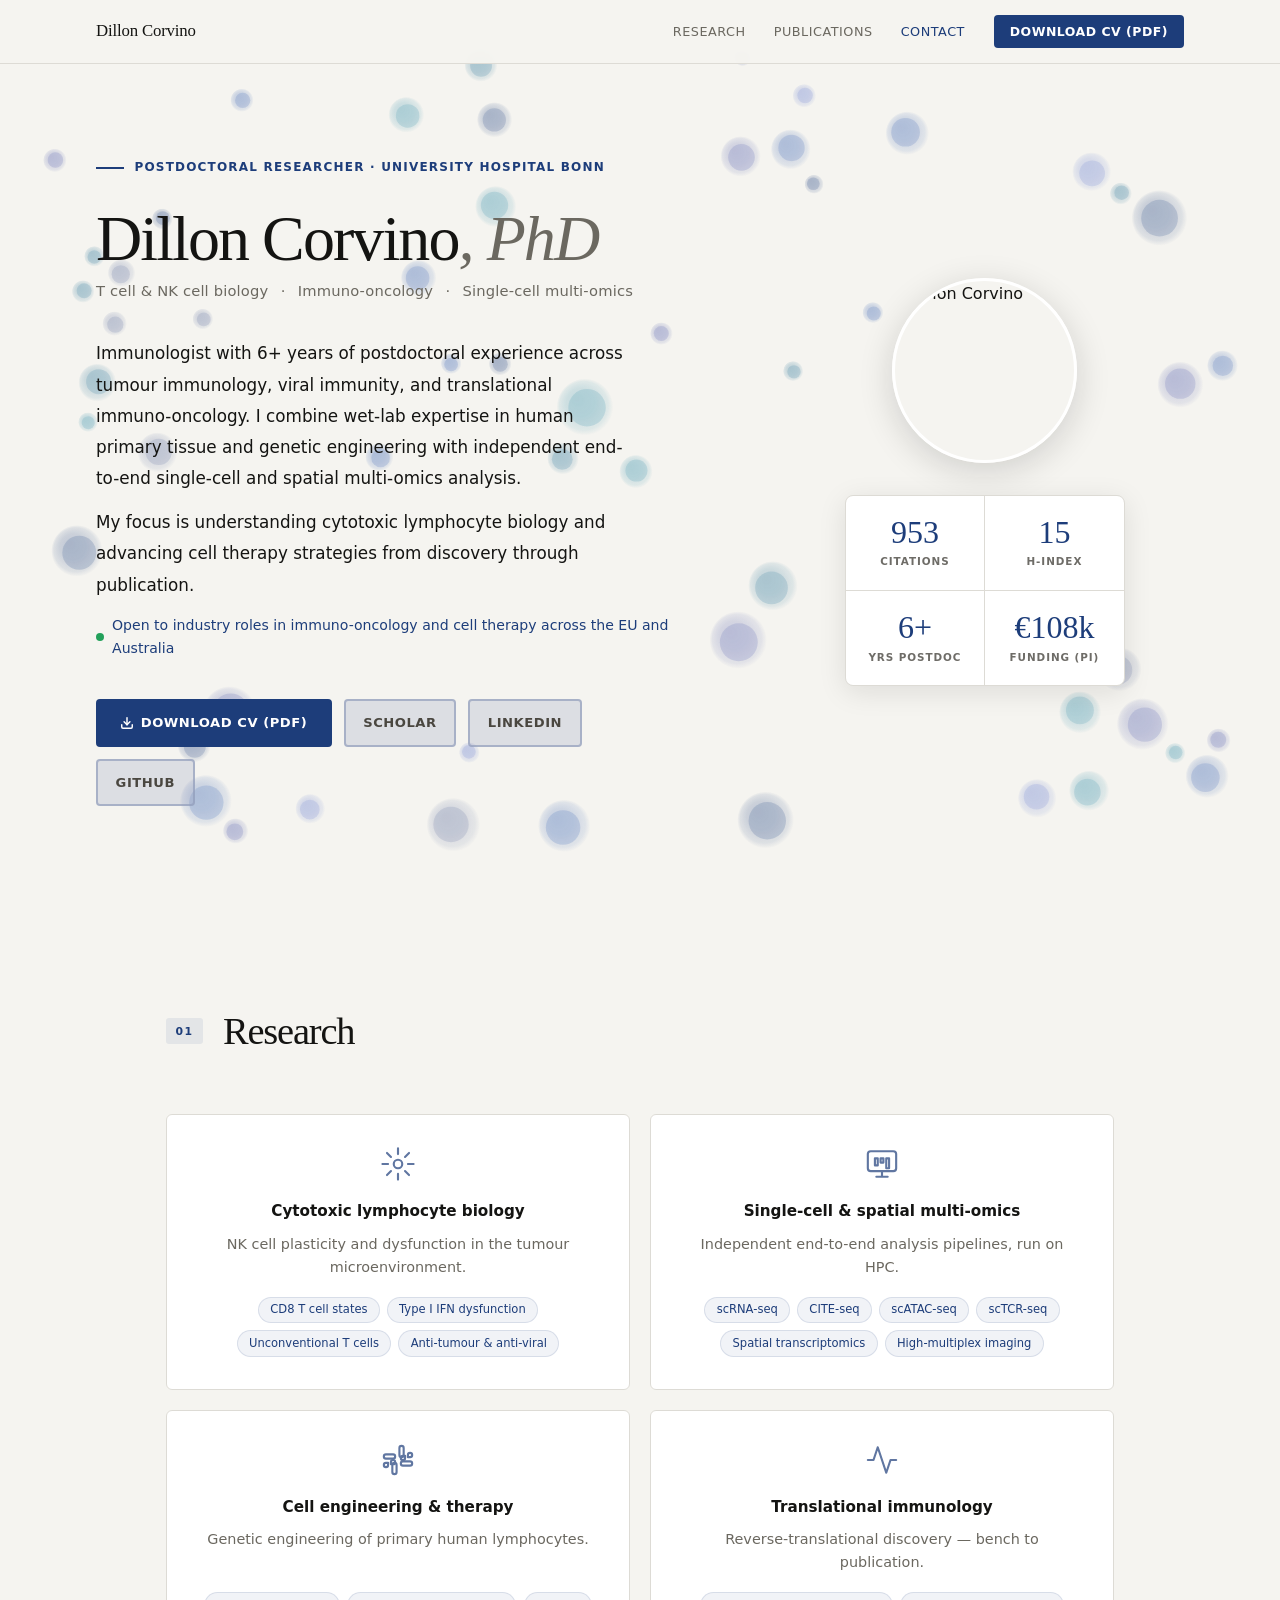
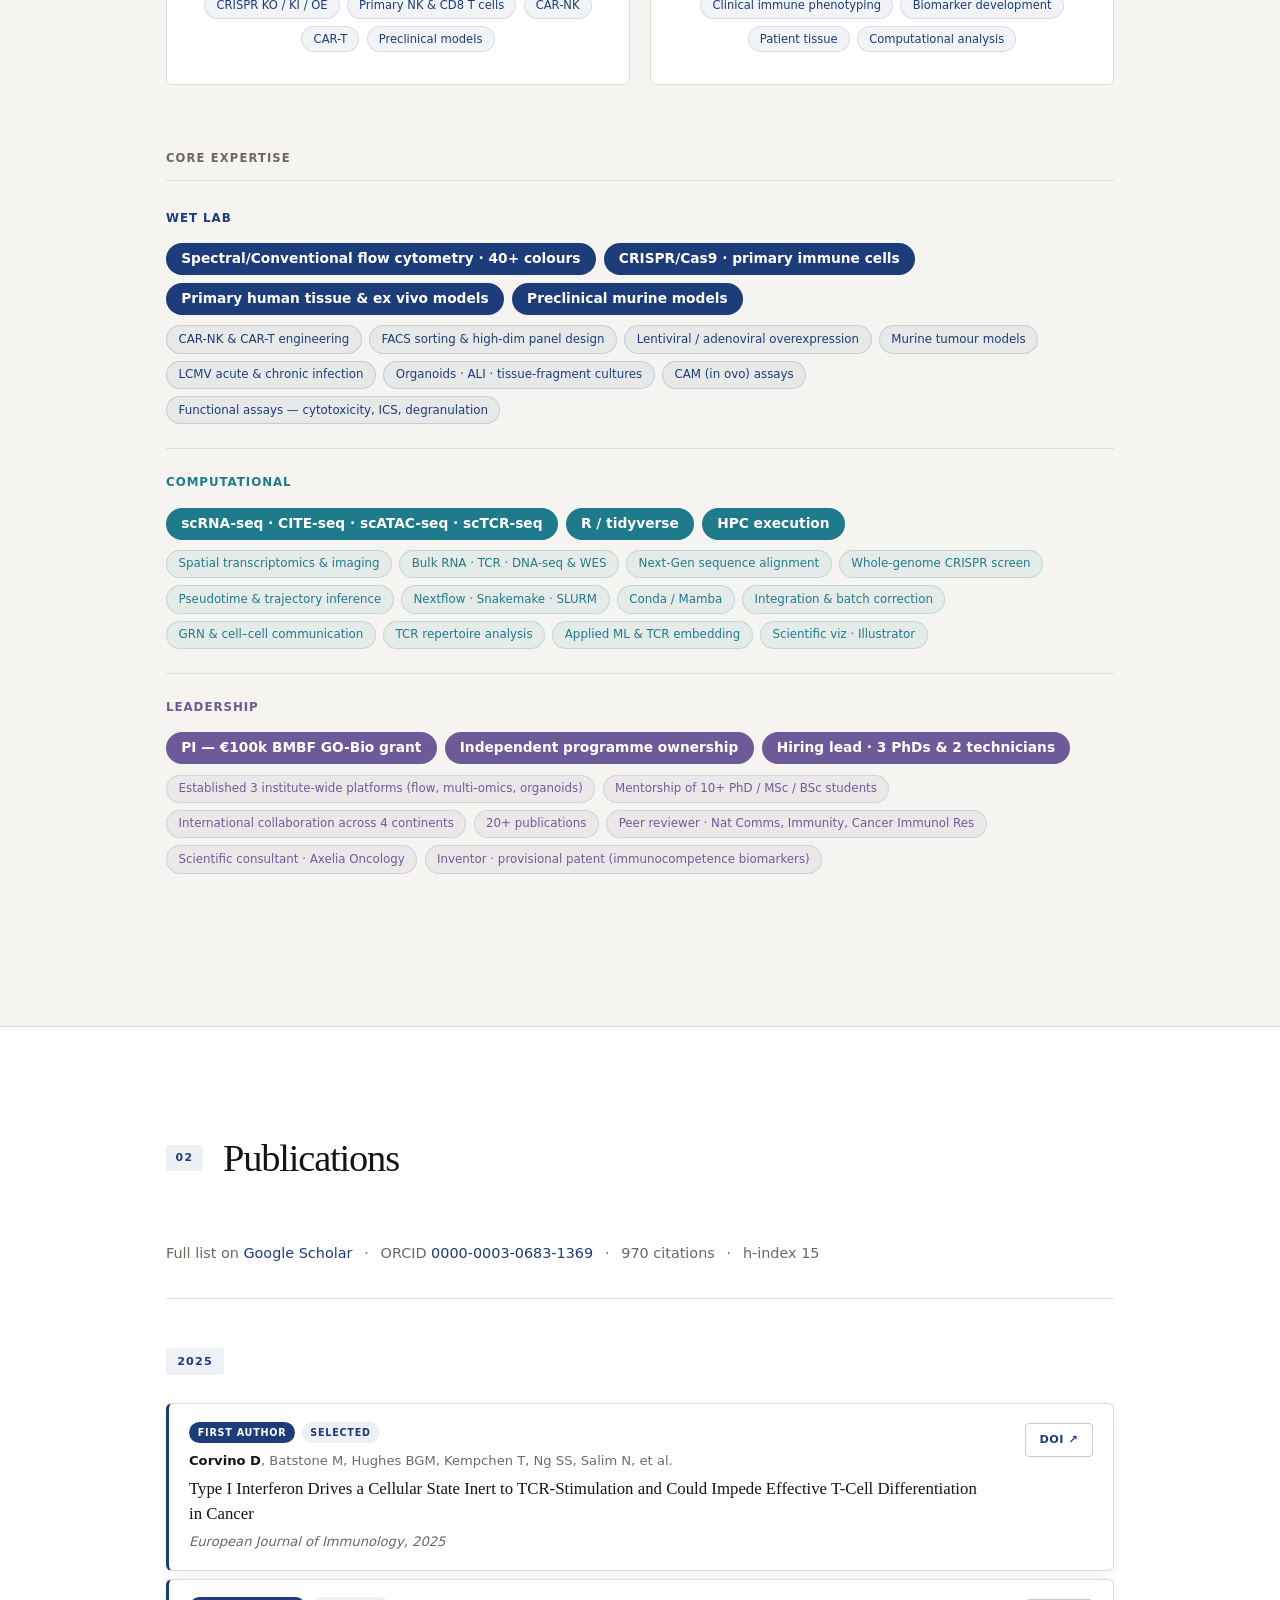
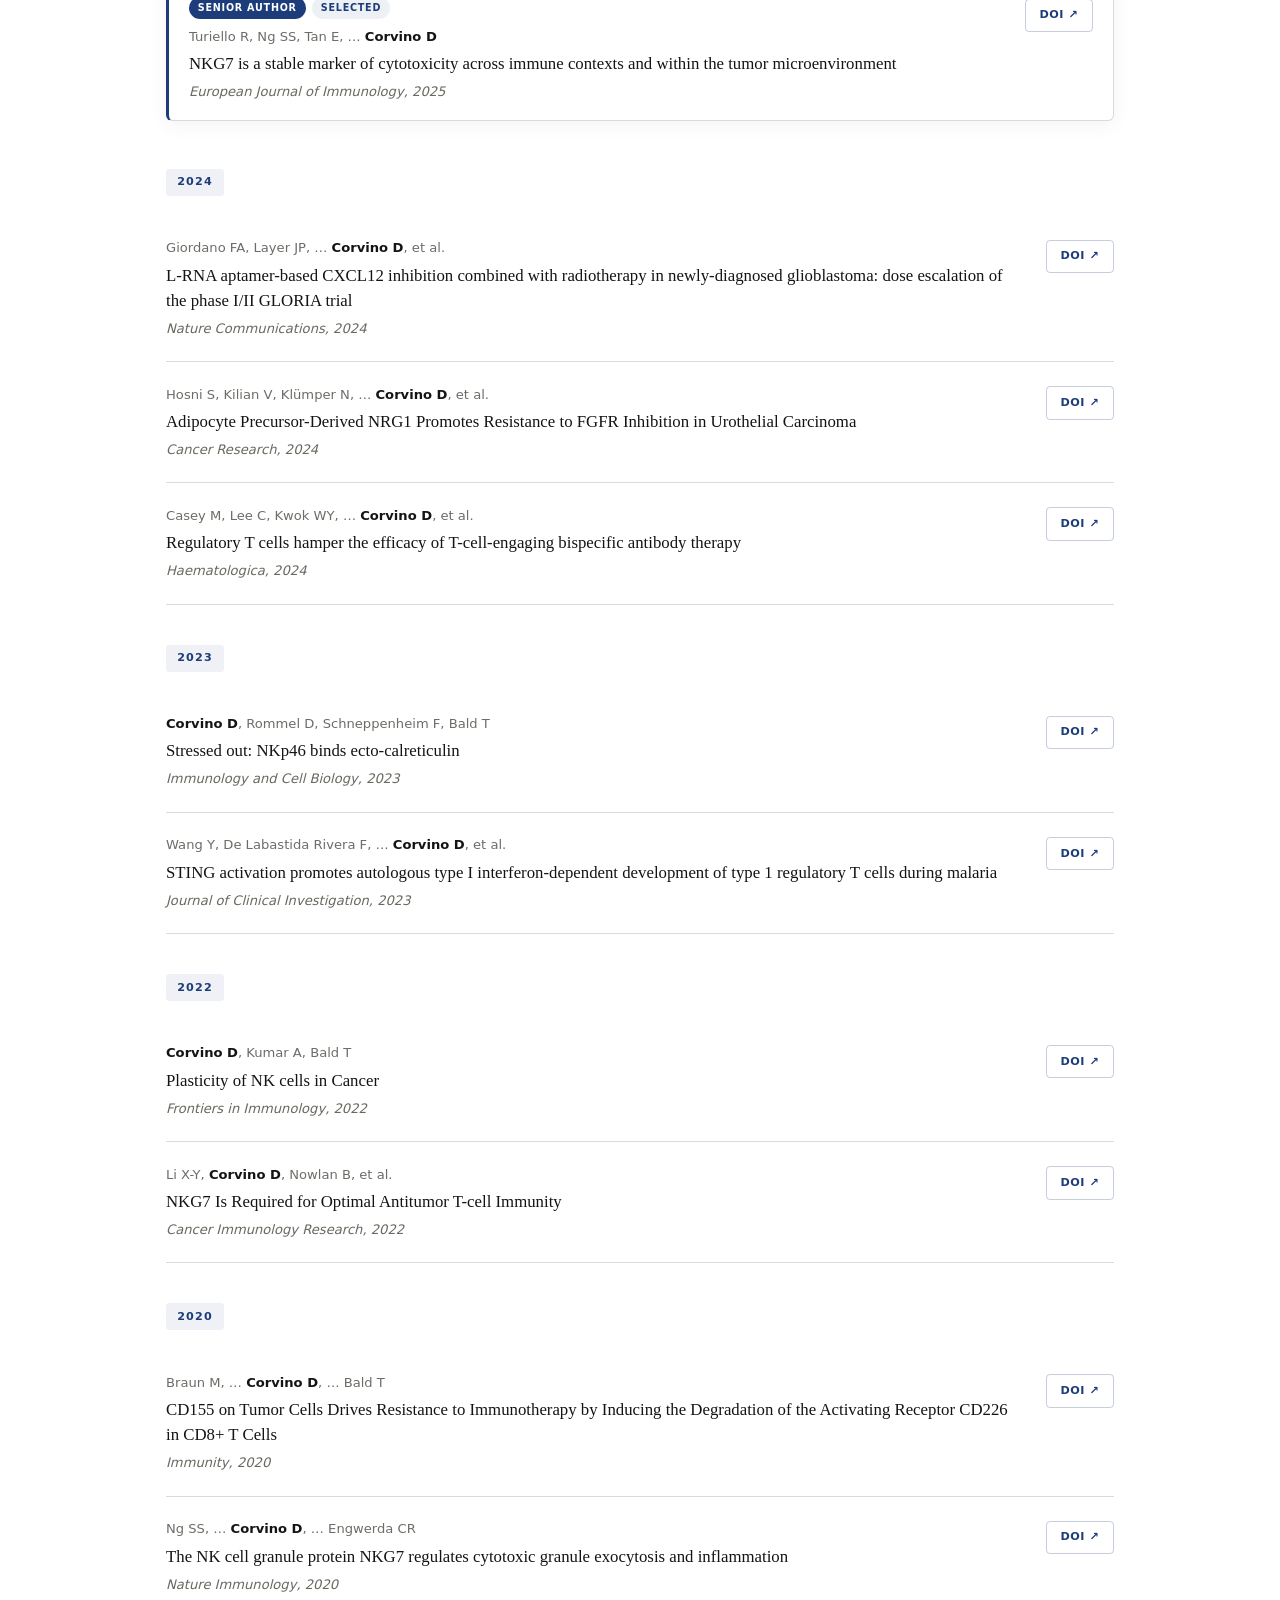
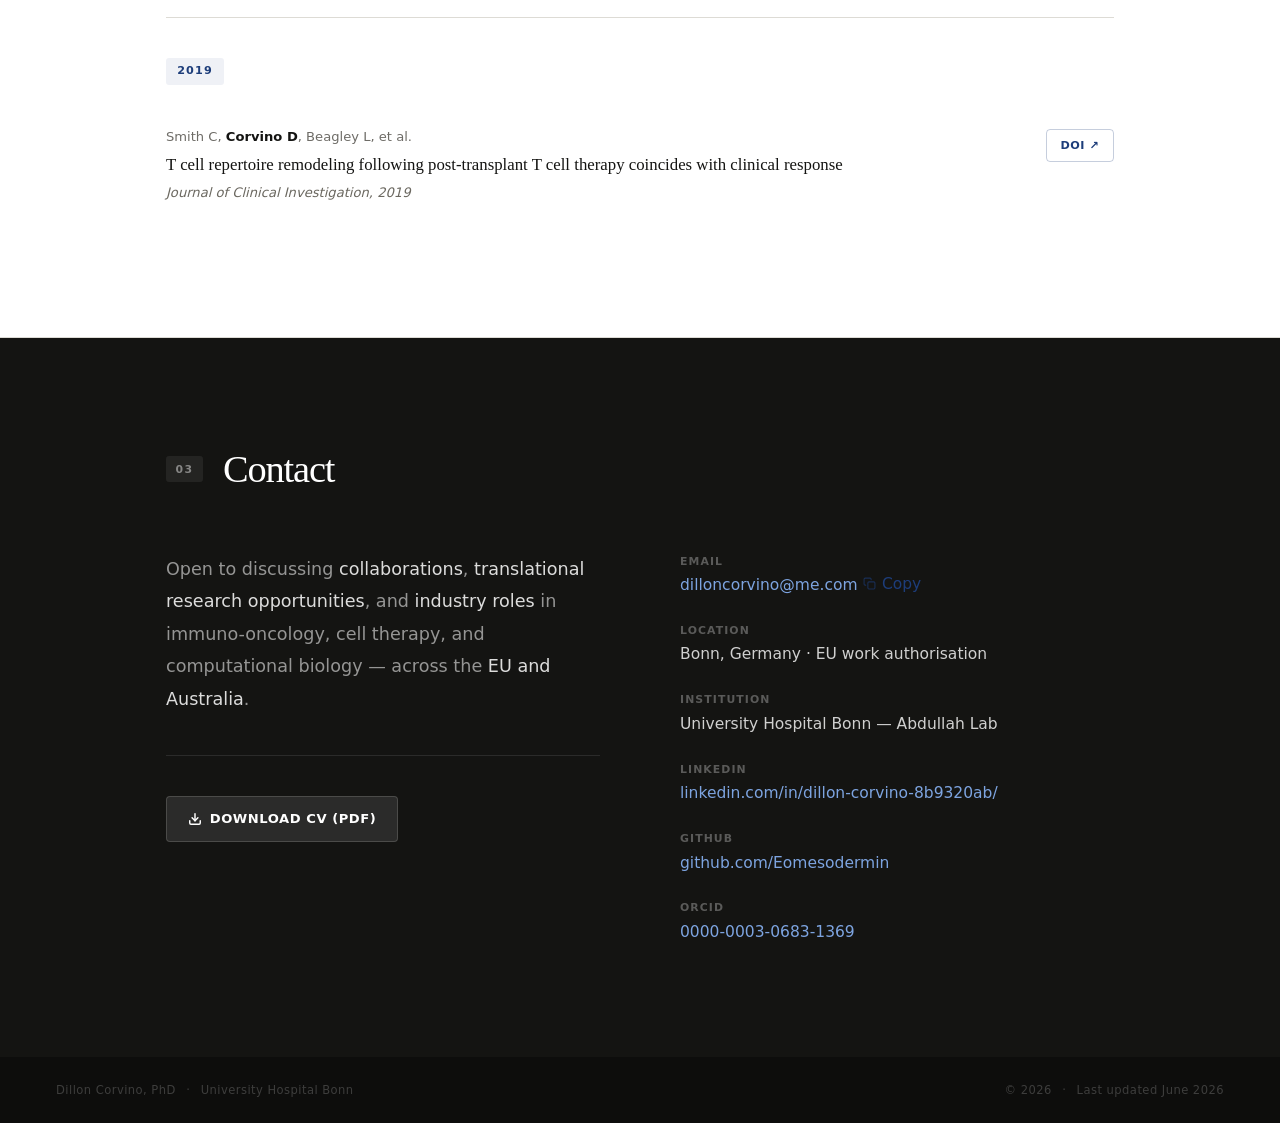
==== commit cba84c7f: "Restore complete index.html after conflict resolution dropped changes The PR #4 merge hit conflicts " ====
--- a/index.html
+++ b/index.html
@@ -135,11 +135,11 @@
     src: url(fonts/fraunces-5.woff2) format('woff2');
     unicode-range: U+0000-00FF, U+0131, U+0152-0153, U+02BB-02BC, U+02C6, U+02DA, U+02DC, U+0304, U+0308, U+0329, U+2000-206F, U+20AC, U+2122, U+2191, U+2193, U+2212, U+2215, U+FEFF, U+FFFD;
   }
-  /* latin-ext */
+  /* latin-ext — variable font, wght axis 400–700 */
   @font-face {
     font-family: 'Instrument Sans';
     font-style: normal;
-    font-weight: 400;
+    font-weight: 400 700;
     font-stretch: 100%;
     font-display: swap;
     src: url(fonts/instrumentsans-6.woff2) format('woff2');
@@ -149,47 +149,7 @@
   @font-face {
     font-family: 'Instrument Sans';
     font-style: normal;
-    font-weight: 400;
-    font-stretch: 100%;
-    font-display: swap;
-    src: url(fonts/instrumentsans-7.woff2) format('woff2');
-    unicode-range: U+0000-00FF, U+0131, U+0152-0153, U+02BB-02BC, U+02C6, U+02DA, U+02DC, U+0304, U+0308, U+0329, U+2000-206F, U+20AC, U+2122, U+2191, U+2193, U+2212, U+2215, U+FEFF, U+FFFD;
-  }
-  /* latin-ext */
-  @font-face {
-    font-family: 'Instrument Sans';
-    font-style: normal;
-    font-weight: 500;
-    font-stretch: 100%;
-    font-display: swap;
-    src: url(fonts/instrumentsans-6.woff2) format('woff2');
-    unicode-range: U+0100-02BA, U+02BD-02C5, U+02C7-02CC, U+02CE-02D7, U+02DD-02FF, U+0304, U+0308, U+0329, U+1D00-1DBF, U+1E00-1E9F, U+1EF2-1EFF, U+2020, U+20A0-20AB, U+20AD-20C0, U+2113, U+2C60-2C7F, U+A720-A7FF;
-  }
-  /* latin */
-  @font-face {
-    font-family: 'Instrument Sans';
-    font-style: normal;
-    font-weight: 500;
-    font-stretch: 100%;
-    font-display: swap;
-    src: url(fonts/instrumentsans-7.woff2) format('woff2');
-    unicode-range: U+0000-00FF, U+0131, U+0152-0153, U+02BB-02BC, U+02C6, U+02DA, U+02DC, U+0304, U+0308, U+0329, U+2000-206F, U+20AC, U+2122, U+2191, U+2193, U+2212, U+2215, U+FEFF, U+FFFD;
-  }
-  /* latin-ext */
-  @font-face {
-    font-family: 'Instrument Sans';
-    font-style: normal;
-    font-weight: 600;
-    font-stretch: 100%;
-    font-display: swap;
-    src: url(fonts/instrumentsans-6.woff2) format('woff2');
-    unicode-range: U+0100-02BA, U+02BD-02C5, U+02C7-02CC, U+02CE-02D7, U+02DD-02FF, U+0304, U+0308, U+0329, U+1D00-1DBF, U+1E00-1E9F, U+1EF2-1EFF, U+2020, U+20A0-20AB, U+20AD-20C0, U+2113, U+2C60-2C7F, U+A720-A7FF;
-  }
-  /* latin */
-  @font-face {
-    font-family: 'Instrument Sans';
-    font-style: normal;
-    font-weight: 600;
+    font-weight: 400 700;
     font-stretch: 100%;
     font-display: swap;
     src: url(fonts/instrumentsans-7.woff2) format('woff2');
@@ -235,6 +195,10 @@
       --subtle:  #6e6c67;
       --accent:  #1d3d7a;
       --border:  #dddbd5;
+      /* muted blue-grey from the cell palette, reused as button tint + border */
+      --btn-tint: 146,157,187;
+      /* centred content width for the nav and hero on large viewports */
+      --shell:   1200px;
       --wl:      #1d3d7a;
       --cp:      #1f7a8c;
       --ld:      #6f5a99;
@@ -425,10 +389,17 @@
        only .hero-inner is constrained and centred. */
     #home {
       position: relative;
-      display: grid;
-      grid-template-columns: 1.2fr 1fr;
       min-height: 100vh;
       padding-top: var(--nav-h);
+    }
+
+    .hero-inner {
+      display: grid;
+      /* left column carries the 72px name and the four-button row on one line each */
+      grid-template-columns: 1.35fr 1fr;
+      max-width: var(--shell);
+      margin: 0 auto;
+      min-height: calc(100vh - var(--nav-h));
     }
 
     /* ambient immune-cell field — sits behind the hero text column */
@@ -447,7 +418,8 @@
       display: flex;
       flex-direction: column;
       justify-content: center;
-      padding: 5rem 4rem 5rem 3.5rem;
+      /* left pad matches .nav-inner so the name lines up under the nav name */
+      padding: 5rem 2.5rem 5rem 3.5rem;
     }
 
     .hero-eyebrow {
@@ -860,32 +832,6 @@
       padding: 0.34rem 0.72rem;
       border: 1px solid;
     }
-    .s-pill.sig {
-      font-size: 0.86rem;
-      font-weight: 600;
-      color: #fff;
-      padding: 0.44rem 0.95rem;
-    }
-    .s-pill.sub {
-      font-size: 0.74rem;
-      font-weight: 500;
-      padding: 0.34rem 0.72rem;
-      border: 1px solid;
-    }
-
-    /* per-section colour coding */
-    .tier-wl .skill-cat { color: var(--wl); }
-    .tier-wl .s-pill.sig { background: var(--wl); }
-    .tier-wl .s-pill.sub { color: var(--wl); background: rgba(29,61,122,0.06); border-color: rgba(29,61,122,0.16); }
-    .tier-cp .skill-cat { color: var(--cp); }
-    .tier-cp .s-pill.sig { background: var(--cp); }
-    .tier-cp .s-pill.sub { color: var(--cp); background: rgba(31,122,140,0.07); border-color: rgba(31,122,140,0.18); }
-    .tier-ld .skill-cat { color: var(--ld); }
-    .tier-ld .s-pill.sig { background: var(--ld); }
-    .tier-ld .s-pill.sub { color: var(--ld); background: rgba(111,90,153,0.07); border-color: rgba(111,90,153,0.18); }
-
-    .s-pill.sig:hover { transform: translateY(-1px); box-shadow: 0 3px 12px rgba(20,20,18,0.14); }
-    .s-pill.sub:hover { transform: translateY(-1px); }
 
     /* per-section colour coding */
     .tier-wl .skill-cat { color: var(--wl); }
@@ -1187,7 +1133,8 @@
       .nav-hamburger { display: flex; }
       .mobile-drawer { display: flex; }
 
-      #home { grid-template-columns: 1fr; min-height: auto; }
+      #home { min-height: auto; }
+      .hero-inner { grid-template-columns: 1fr; min-height: auto; }
       .hero-left { padding: 4.5rem 1.5rem 2rem; }
       .hero-right { padding: 1rem 1.5rem 4rem; }
       .photo-frame { width: 150px; height: 150px; }
@@ -1208,6 +1155,7 @@
       body { background: #fff; color: #000; font-size: 11pt; }
       .reveal { opacity: 1 !important; transform: none !important; animation: none !important; }
       #home { display: block; min-height: auto; padding-top: 0; }
+      .hero-inner { display: block; min-height: auto; max-width: none; }
       .hero-left { padding: 0 0 1rem; }
       .hero-right { flex-direction: row; gap: 1.5rem; padding: 0 0 1rem; justify-content: flex-start; }
       .photo-frame { width: 90px; height: 90px; box-shadow: none; transform: none !important; }
@@ -1256,49 +1204,51 @@
 <!-- HERO -->
 <section id="home">
   <canvas id="cell-field" aria-hidden="true"></canvas>
-  <div class="hero-left">
-    <span class="hero-eyebrow reveal">Postdoctoral Researcher · University Hospital Bonn</span>
-    <h1 class="hero-name reveal d1">Dillon Corvino<em>, PhD</em></h1>
-    <p class="hero-sub reveal d2">T cell &amp; NK cell biology &ensp;·&ensp; Immuno-oncology &ensp;·&ensp; Single-cell multi-omics</p>
-    <p class="hero-bio reveal d3">
-      Immunologist with 6+ years of postdoctoral experience across tumour immunology, viral immunity, and translational immuno-oncology. I combine wet-lab expertise in human primary tissue and genetic engineering with independent end-to-end single-cell and spatial multi-omics analysis.
-    </p>
-    <p class="hero-bio reveal d3">
-      My focus is understanding cytotoxic lymphocyte biology and advancing cell therapy strategies from discovery through publication.
-    </p>
-    <p class="hero-open reveal d3">Open to industry roles in immuno-oncology and cell therapy across the EU and Australia</p>
-    <div class="hero-actions reveal d3">
-      <a href="CV_Dillon_Corvino.pdf" download class="btn-primary">
-        <svg aria-hidden="true" width="14" height="14" viewBox="0 0 24 24" fill="none" stroke="currentColor" stroke-width="2.5" stroke-linecap="round" stroke-linejoin="round"><path d="M21 15v4a2 2 0 0 1-2 2H5a2 2 0 0 1-2-2v-4"/><polyline points="7 10 12 15 17 10"/><line x1="12" y1="15" x2="12" y2="3"/></svg>
-        Download CV (PDF)
-      </a>
-      <a href="https://scholar.google.com/citations?user=1-fxfDkAAAAJ" target="_blank" rel="noopener noreferrer" class="btn-ghost">Scholar</a>
-      <a href="https://www.linkedin.com/in/dillon-corvino-8b9320ab/" target="_blank" rel="noopener noreferrer" class="btn-ghost">LinkedIn</a>
-      <a href="https://github.com/Eomesodermin" target="_blank" rel="noopener noreferrer" class="btn-ghost">GitHub</a>
+  <div class="hero-inner">
+    <div class="hero-left">
+      <span class="hero-eyebrow reveal">Postdoctoral Researcher · University Hospital Bonn</span>
+      <h1 class="hero-name reveal d1">Dillon Corvino<em>, PhD</em></h1>
+      <p class="hero-sub reveal d2">T cell &amp; NK cell biology &ensp;·&ensp; Immuno-oncology &ensp;·&ensp; Single-cell multi-omics</p>
+      <p class="hero-bio reveal d3">
+        Immunologist with 6+ years of postdoctoral experience across tumour immunology, viral immunity, and translational immuno-oncology. I combine wet-lab expertise in human primary tissue and genetic engineering with independent end-to-end single-cell and spatial multi-omics analysis.
+      </p>
+      <p class="hero-bio reveal d3">
+        My focus is understanding cytotoxic lymphocyte biology and advancing cell therapy strategies from discovery through publication.
+      </p>
+      <p class="hero-open reveal d3">Open to industry roles in immuno-oncology and cell therapy across the EU and Australia</p>
+      <div class="hero-actions reveal d3">
+        <a href="CV_Dillon_Corvino.pdf" download class="btn-primary">
+          <svg aria-hidden="true" width="14" height="14" viewBox="0 0 24 24" fill="none" stroke="currentColor" stroke-width="2.5" stroke-linecap="round" stroke-linejoin="round"><path d="M21 15v4a2 2 0 0 1-2 2H5a2 2 0 0 1-2-2v-4"/><polyline points="7 10 12 15 17 10"/><line x1="12" y1="15" x2="12" y2="3"/></svg>
+          Download CV (PDF)
+        </a>
+        <a href="https://scholar.google.com/citations?user=1-fxfDkAAAAJ" target="_blank" rel="noopener noreferrer" class="btn-ghost">Scholar</a>
+        <a href="https://www.linkedin.com/in/dillon-corvino-8b9320ab/" target="_blank" rel="noopener noreferrer" class="btn-ghost">LinkedIn</a>
+        <a href="https://github.com/Eomesodermin" target="_blank" rel="noopener noreferrer" class="btn-ghost">GitHub</a>
+      </div>
     </div>
-  </div>
-
-  <div class="hero-right">
-    <div class="photo-frame reveal">
-      <img src="photo.jpg" alt="Dillon Corvino" />
-    </div>
-
-    <div class="stats-grid reveal d1">
-      <div class="stat">
-        <div class="stat-n">970</div>
-        <div class="stat-l">Citations</div>
-      </div>
-      <div class="stat">
-        <div class="stat-n">15</div>
-        <div class="stat-l">h-index</div>
-      </div>
-      <div class="stat">
-        <div class="stat-n">6+</div>
-        <div class="stat-l">Yrs postdoc</div>
-      </div>
-      <div class="stat">
-        <div class="stat-n">€110k</div>
-        <div class="stat-l">Funding (PI)</div>
+
+    <div class="hero-right">
+      <div class="photo-frame reveal">
+        <img src="photo.jpg" alt="Dillon Corvino" />
+      </div>
+
+      <div class="stats-grid reveal d1">
+        <div class="stat">
+          <div class="stat-n">970</div>
+          <div class="stat-l">Citations</div>
+        </div>
+        <div class="stat">
+          <div class="stat-n">15</div>
+          <div class="stat-l">h-index</div>
+        </div>
+        <div class="stat">
+          <div class="stat-n">6+</div>
+          <div class="stat-l">Yrs postdoc</div>
+        </div>
+        <div class="stat">
+          <div class="stat-n">€110k</div>
+          <div class="stat-l">Funding (PI)</div>
+        </div>
       </div>
     </div>
   </div>
@@ -1778,7 +1728,7 @@
     const sizes = [
       { rMin: 9, rMax: 14 }, { rMin: 13, rMax: 20 }, { rMin: 20, rMax: 29 },
     ];
-    const palette = ['29,61,122', '45,88,168', '74,84,162', '96,118,200', '32,108,142', '40,134,160', '88,104,150'];
+    const palette = ['108,129,168', '118,146,198', '137,144,194', '151,166,219', '110,159,181', '115,176,193', '146,157,187'];
     const pickSize = () => { const r = Math.random(); return r < 0.4 ? sizes[0] : r < 0.74 ? sizes[1] : sizes[2]; };
 
     function makeCell(x, y, r, col) {
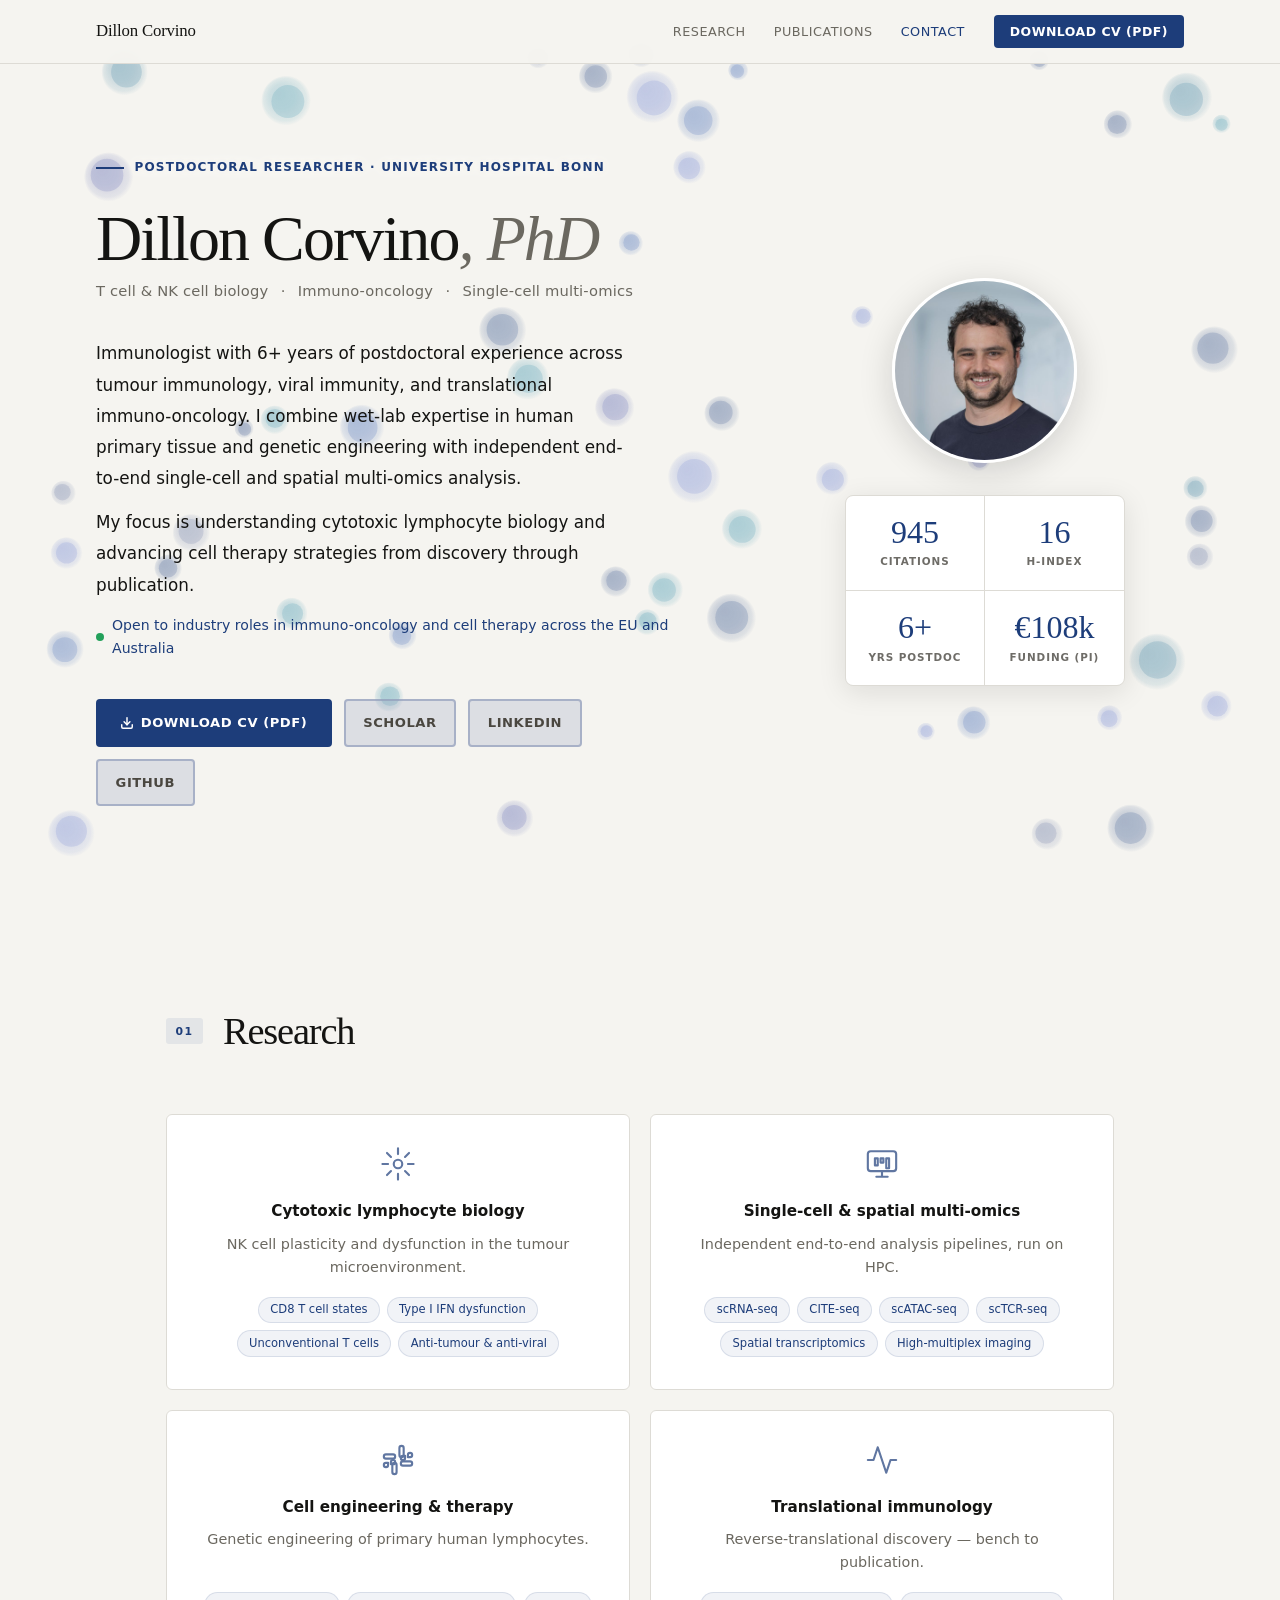
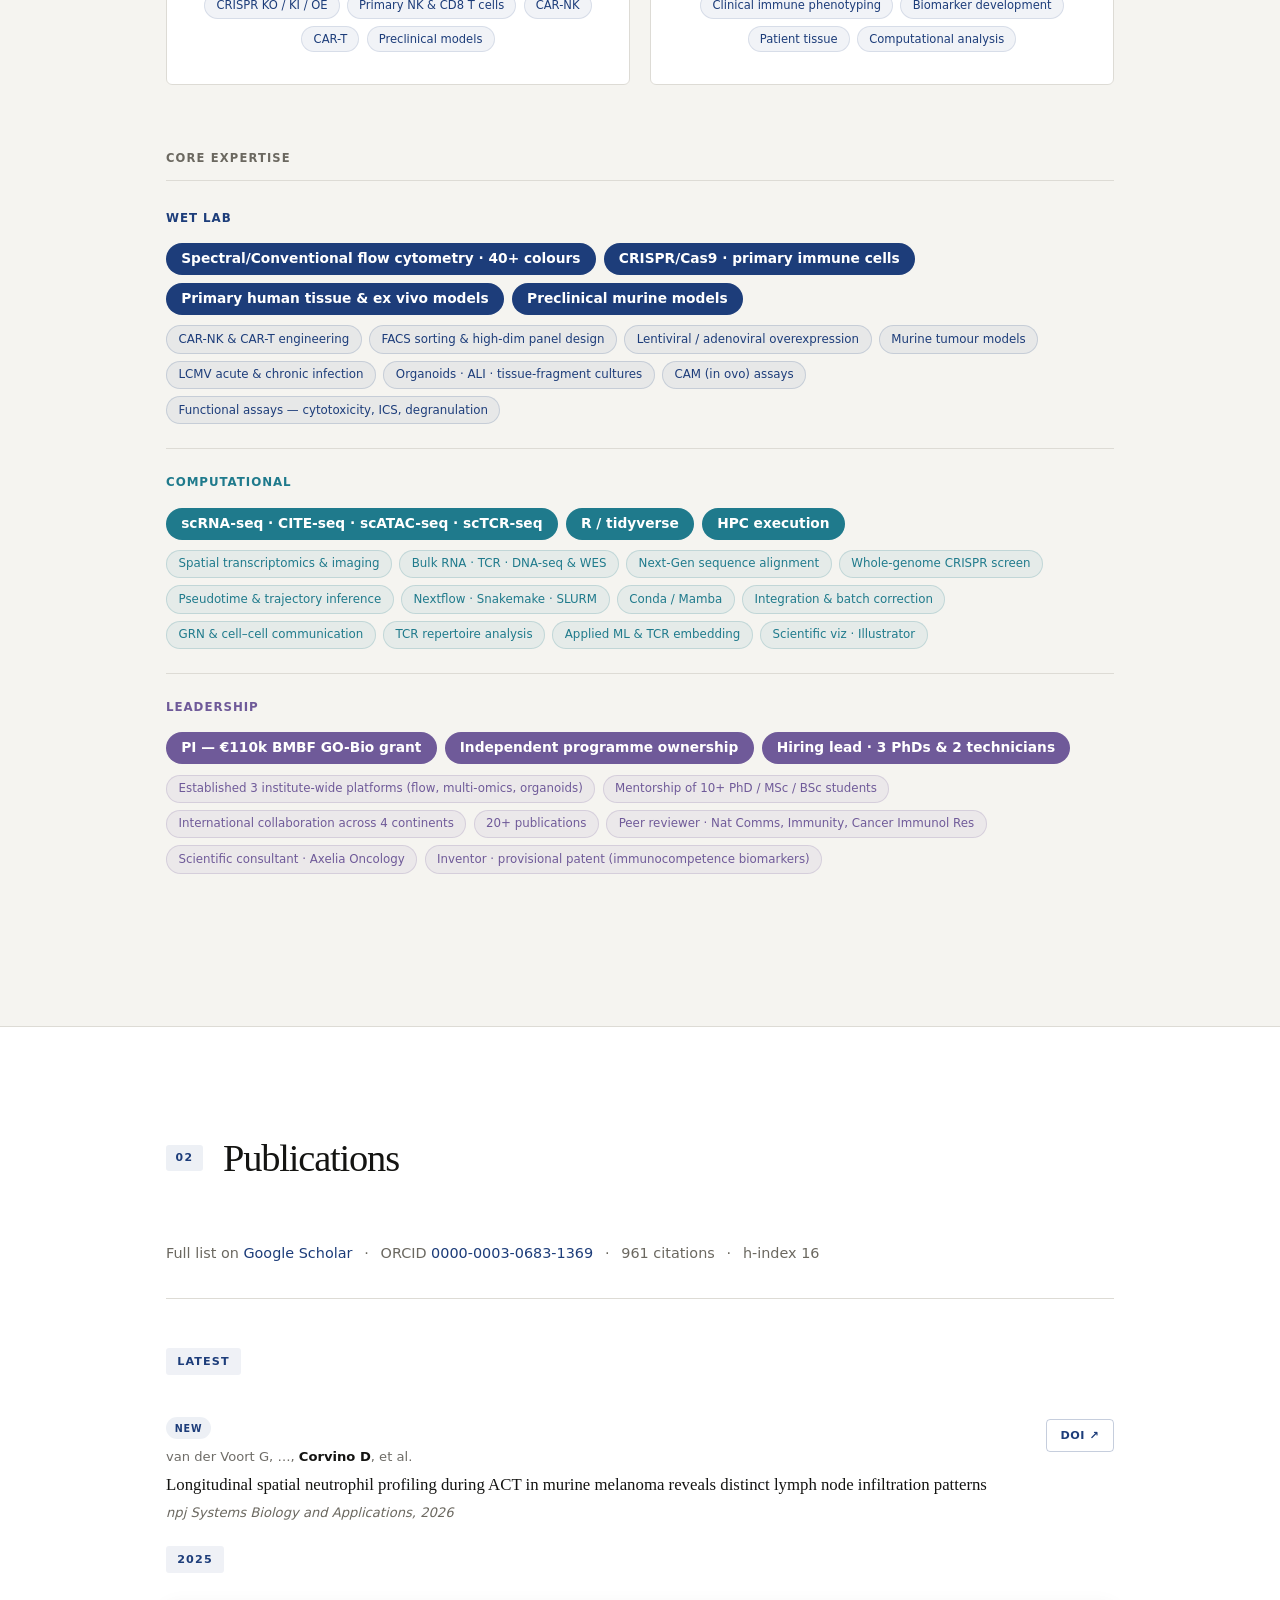
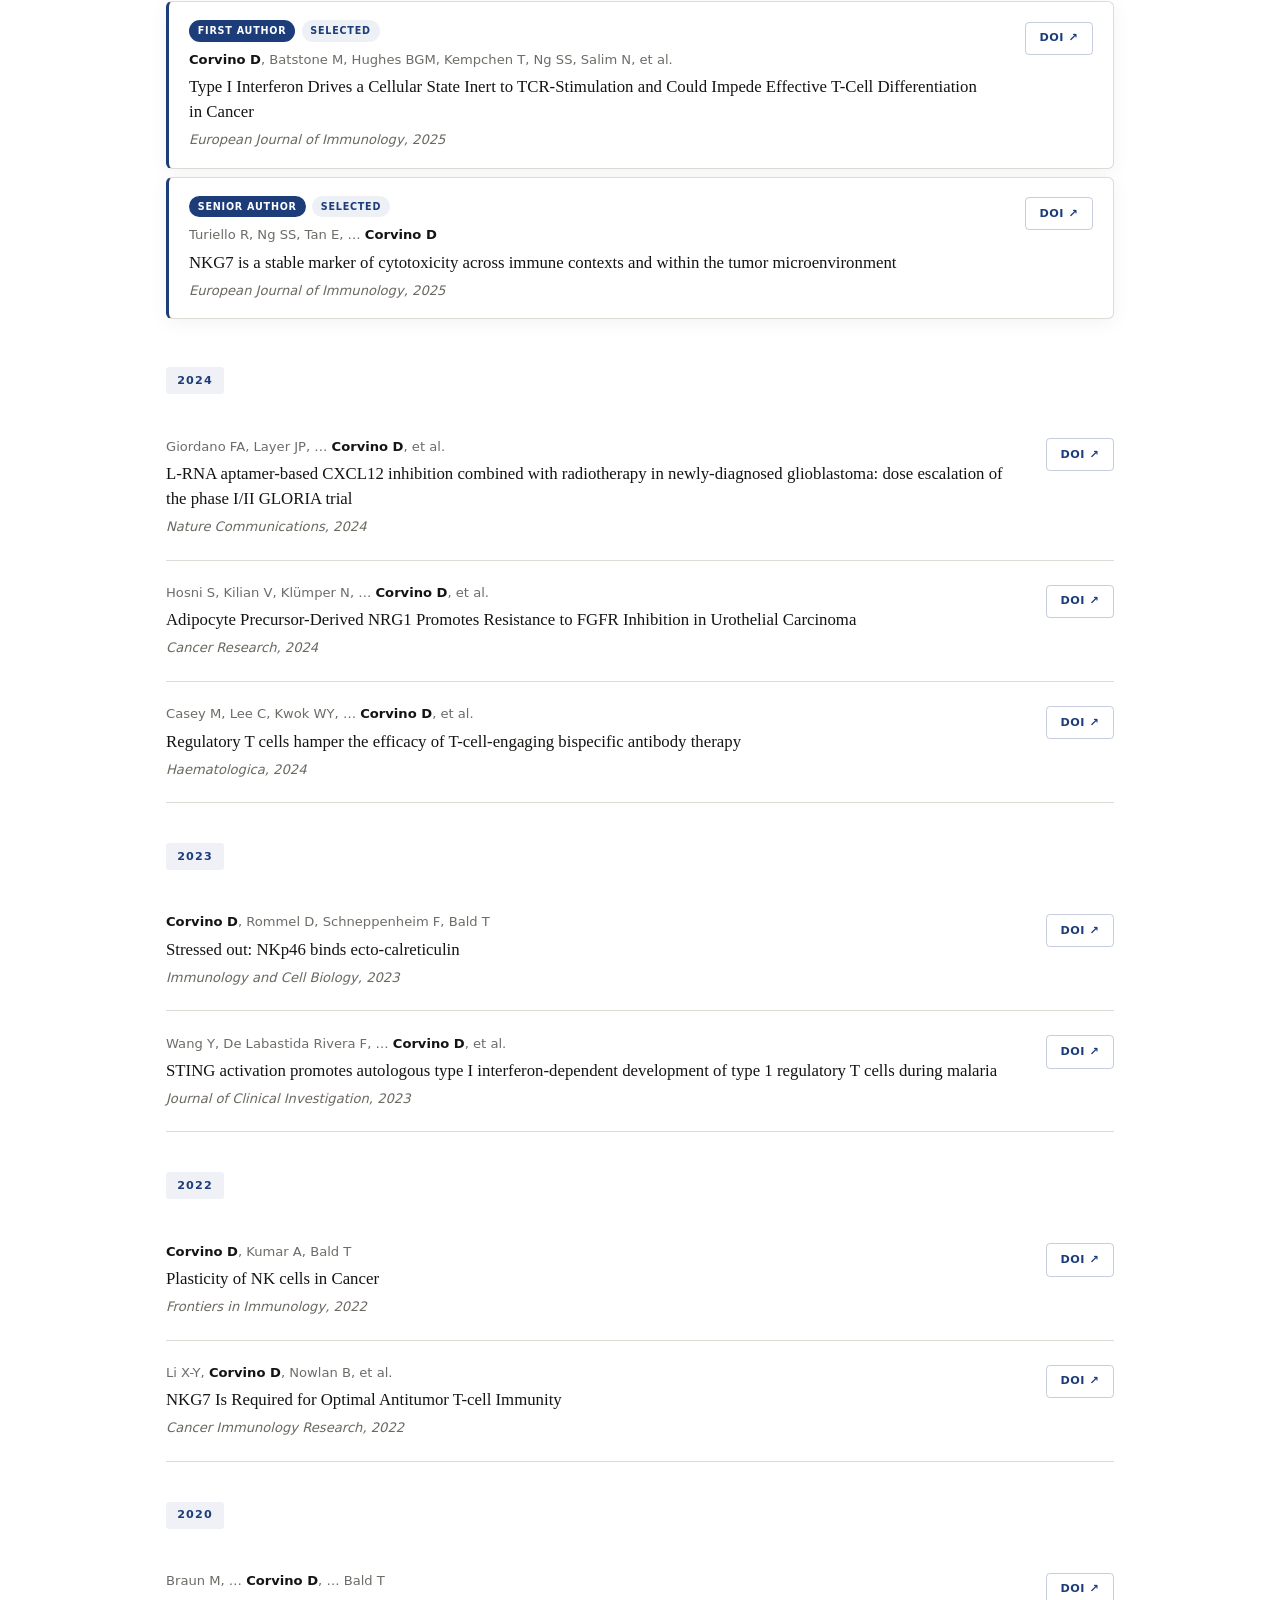
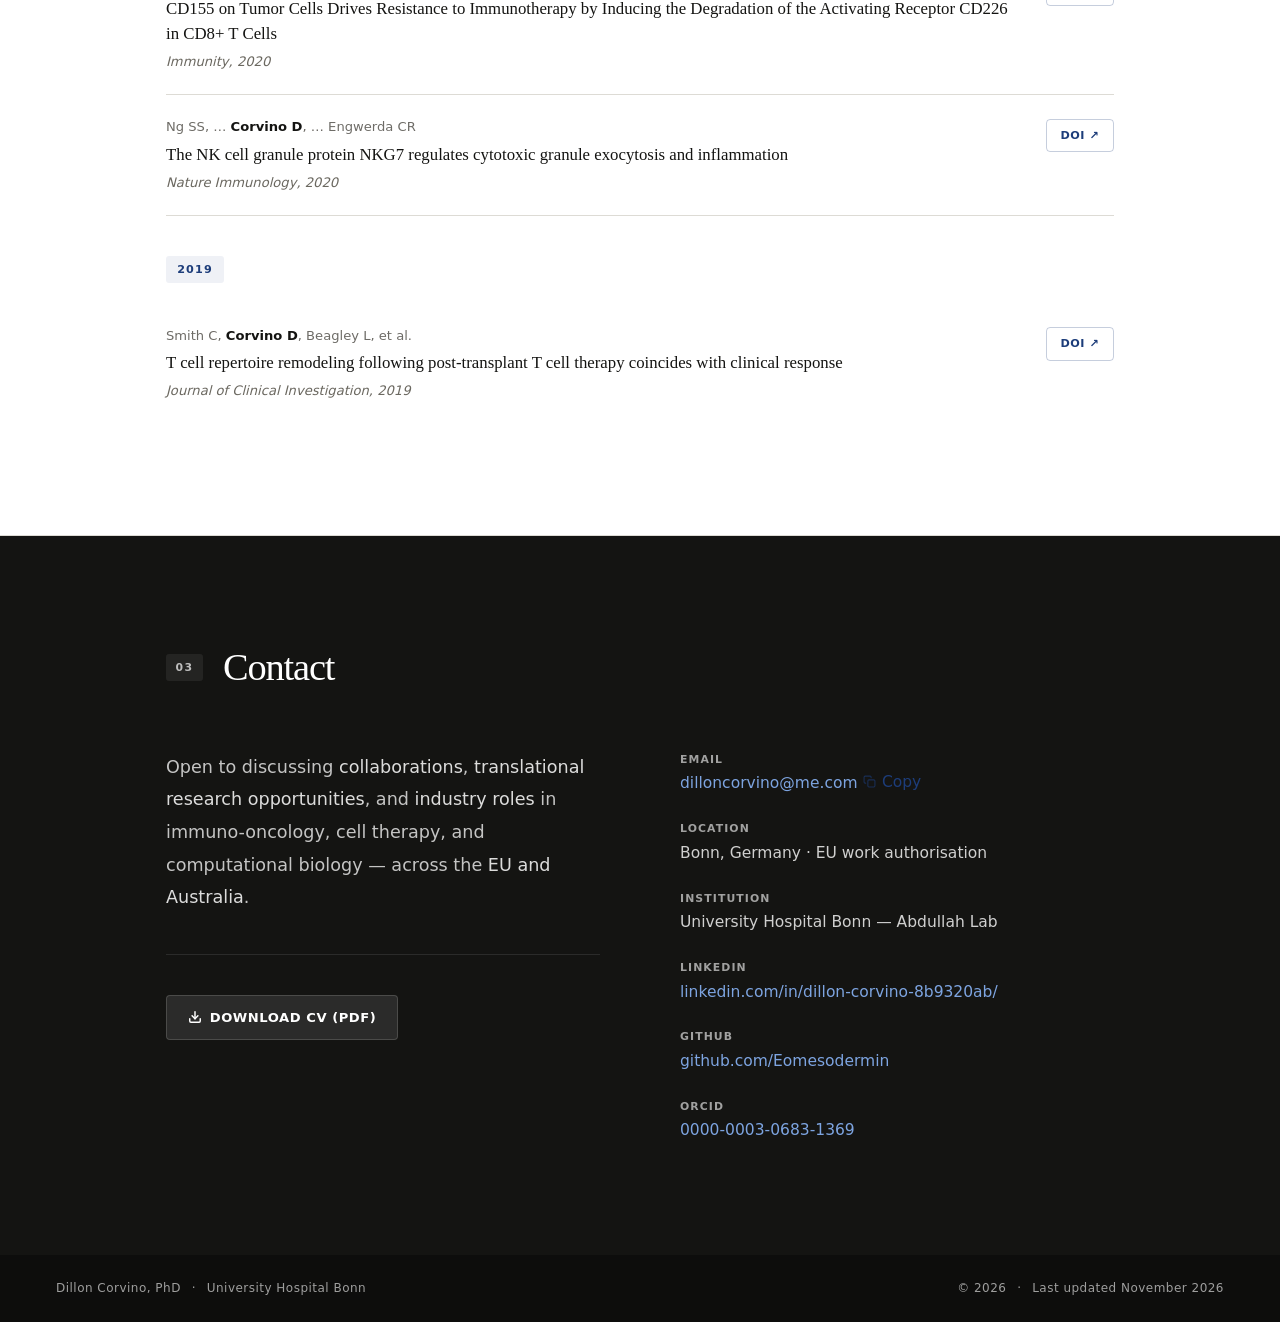
==== commit 2b1ffdc8: "Audit fixes: optimise images, a11y and mobile tap targets, auto-updating metrics - Resize photo (3.3" ====
--- a/index.html
+++ b/index.html
@@ -13,9 +13,9 @@
   <meta property="og:title" content="Dillon Corvino, PhD — Immunologist">
   <meta property="og:description" content="Postdoctoral immunologist specialising in T cell and NK cell biology, single-cell multi-omics, and translational immuno-oncology. University Hospital Bonn, Germany.">
   <meta property="og:url" content="https://dilloncorvino.com/">
-  <meta property="og:image" content="https://dilloncorvino.com/photo.jpg">
+  <meta property="og:image" content="https://dilloncorvino.com/og.jpg">
   <meta property="og:image:width" content="1200">
-  <meta property="og:image:height" content="1200">
+  <meta property="og:image:height" content="630">
   <meta property="og:image:alt" content="Dillon Corvino">
   <meta property="profile:first_name" content="Dillon">
   <meta property="profile:last_name" content="Corvino">
@@ -23,7 +23,7 @@
   <meta name="twitter:card" content="summary_large_image">
   <meta name="twitter:title" content="Dillon Corvino, PhD — Immunologist">
   <meta name="twitter:description" content="Postdoctoral immunologist specialising in T cell and NK cell biology, single-cell multi-omics, and translational immuno-oncology.">
-  <meta name="twitter:image" content="https://dilloncorvino.com/photo.jpg">
+  <meta name="twitter:image" content="https://dilloncorvino.com/og.jpg">
 
   <!-- Self-hosted fonts (no external dependency; GitHub Pages friendly) -->
   <style id="fonts">
@@ -359,7 +359,9 @@
       transition: opacity 0.2s ease, transform 0.2s ease;
       pointer-events: none;
     }
+    .mobile-drawer { visibility: hidden; }
     .mobile-drawer.open {
+      visibility: visible;
       opacity: 1;
       transform: none;
       pointer-events: auto;
@@ -390,6 +392,7 @@
     #home {
       position: relative;
       min-height: 100vh;
+      min-height: 100svh;
       padding-top: var(--nav-h);
     }
 
@@ -400,6 +403,7 @@
       max-width: var(--shell);
       margin: 0 auto;
       min-height: calc(100vh - var(--nav-h));
+      min-height: calc(100svh - var(--nav-h));
     }
 
     /* ambient immune-cell field — sits behind the hero text column */
@@ -432,6 +436,7 @@
       letter-spacing: 0.1em;
       text-transform: uppercase;
       color: var(--accent);
+      text-shadow: 0 0 8px var(--bg), 0 0 14px var(--bg);
       margin-bottom: 1.75rem;
     }
 
@@ -957,7 +962,7 @@
     #contact { background: #141412; }
 
     #contact .section-title { color: #fff; }
-    #contact .section-num { color: rgba(255,255,255,0.45); background: rgba(255,255,255,0.07); }
+    #contact .section-num { color: rgba(255,255,255,0.7); background: rgba(255,255,255,0.07); }
 
     .contact-grid {
       display: grid;
@@ -968,7 +973,7 @@
     .contact-intro {
       font-size: 1.1rem;
       line-height: 1.85;
-      color: rgba(255,255,255,0.55);
+      color: rgba(255,255,255,0.75);
     }
 
     .contact-intro strong { color: rgba(255,255,255,0.85); font-weight: 500; }
@@ -986,7 +991,7 @@
       font-weight: 600;
       letter-spacing: 0.1em;
       text-transform: uppercase;
-      color: rgba(255,255,255,0.3);
+      color: rgba(255,255,255,0.6);
     }
 
     .c-value { font-size: 0.97rem; color: rgba(255,255,255,0.8); }
@@ -1029,7 +1034,7 @@
       align-items: center;
     }
 
-    footer p { font-size: 0.72rem; color: rgba(255,255,255,0.2); letter-spacing: 0.04em; }
+    footer p { font-size: 0.75rem; color: rgba(255,255,255,0.6); letter-spacing: 0.04em; }
 
     /* ── REVEAL ── */
     /* Default = visible. The entrance animation only plays when JS adds .in,
@@ -1145,6 +1150,23 @@
       .skills-grid { grid-template-columns: 1fr; }
       .contact-grid { grid-template-columns: 1fr; gap: 3rem; }
       footer { flex-direction: column; gap: 0.5rem; padding: 1.5rem; text-align: center; }
+
+      /* phone readability: calmer cell field, larger type, 44px tap targets */
+      #cell-field { opacity: 0.45; }
+      .chip { font-size: 0.8rem; white-space: normal; }
+      .s-pill.sub { font-size: 0.8rem; }
+      .s-pill.sig { font-size: 0.9rem; }
+      .stat-l, .meta-label, .c-label { font-size: 0.7rem; }
+      .pub-row { grid-template-columns: 1fr; gap: 0.75rem; }
+      .pub-doi { justify-self: start; padding: 0.7rem 1.1rem; min-height: 44px; display: inline-flex; align-items: center; }
+      .btn-primary, .btn-ghost, .btn-cv-contact { min-height: 44px; }
+      .btn-ghost { align-items: center; }
+      .nav-hamburger { width: 44px; height: 44px; padding: 10px; }
+      .nav-name { padding: 0.6rem 0; }
+      .c-value a, .pub-meta a { display: inline-block; padding: 0.55rem 0; }
+      .copy-email { min-height: 44px; padding: 0 0.75rem; }
+      .c-row { gap: 0; }
+      .contact-list { gap: 0.75rem; }
     }
 
     /* ── PRINT (clean one-pager) ── */
@@ -1171,7 +1193,7 @@
 </head>
 <body>
 
-<a href="#home" class="skip-link">Skip to main content</a>
+<a href="#main" class="skip-link">Skip to main content</a>
 
 <!-- NAV -->
 <nav>
@@ -1194,13 +1216,14 @@
 </nav>
 
 <!-- MOBILE DRAWER -->
-<div class="mobile-drawer" id="mobile-drawer" role="dialog" aria-label="Navigation menu">
+<div class="mobile-drawer" id="mobile-drawer" aria-label="Navigation menu">
   <a href="#research">Research</a>
   <a href="#publications">Publications</a>
   <a href="#contact">Contact</a>
   <a href="CV_Dillon_Corvino.pdf" download class="drawer-cv">Download CV (PDF)</a>
 </div>
 
+<main id="main">
 <!-- HERO -->
 <section id="home">
   <canvas id="cell-field" aria-hidden="true"></canvas>
@@ -1234,11 +1257,11 @@
 
       <div class="stats-grid reveal d1">
         <div class="stat">
-          <div class="stat-n">970</div>
+          <div class="stat-n" data-metric="citations">970</div>
           <div class="stat-l">Citations</div>
         </div>
         <div class="stat">
-          <div class="stat-n">15</div>
+          <div class="stat-n" data-metric="h_index">15</div>
           <div class="stat-l">h-index</div>
         </div>
         <div class="stat">
@@ -1379,7 +1402,7 @@
         <div class="skill-tier tier-ld">
           <span class="skill-cat">Leadership</span>
           <div class="skill-sig">
-            <span class="s-pill sig">PI — €100k BMBF GO-Bio grant</span>
+            <span class="s-pill sig">PI — €110k BMBF GO-Bio grant</span>
             <span class="s-pill sig">Independent programme ownership</span>
             <span class="s-pill sig">Hiring lead · 3 PhDs &amp; 2 technicians</span>
           </div>
@@ -1410,10 +1433,16 @@
     <p class="pub-meta reveal">
       Full list on <a href="https://scholar.google.com/citations?user=1-fxfDkAAAAJ" target="_blank" rel="noopener noreferrer">Google Scholar</a> &ensp;·&ensp;
       ORCID <a href="https://orcid.org/0000-0003-0683-1369" target="_blank" rel="noopener noreferrer">0000-0003-0683-1369</a> &ensp;·&ensp;
-      970 citations &ensp;·&ensp; h-index 15
+      <span data-metric="citations">970</span> citations &ensp;·&ensp; h-index <span data-metric="h_index">15</span>
     </p>
 
     <div class="reveal">
+
+      <!-- Auto-filled from data/site-data.json (OpenAlex) when there are papers newer than the list below -->
+      <div id="latest-pubs" hidden>
+        <span class="pub-year-label">Latest</span>
+        <div id="latest-pubs-list"></div>
+      </div>
 
       <span class="pub-year-label">2025</span>
 
@@ -1602,6 +1631,7 @@
     </div>
   </div>
 </section>
+</main>
 
 <footer>
   <p>Dillon Corvino, PhD &ensp;·&ensp; University Hospital Bonn</p>
@@ -1633,6 +1663,15 @@
     document.body.style.overflow = isOpen ? 'hidden' : '';
   });
 
+  document.addEventListener('keydown', (e) => {
+    if (e.key === 'Escape' && drawer.classList.contains('open')) {
+      drawer.classList.remove('open');
+      hamburger.setAttribute('aria-expanded', 'false');
+      document.body.style.overflow = '';
+      hamburger.focus();
+    }
+  });
+
   drawer.querySelectorAll('a').forEach(link => {
     link.addEventListener('click', () => {
       drawer.classList.remove('open');
@@ -1640,6 +1679,49 @@
       document.body.style.overflow = '';
     });
   });
+
+  /* ── LIVE METRICS + LATEST PAPERS (data/site-data.json, refreshed weekly by GitHub Action) ── */
+  const siteDataReady = fetch('data/site-data.json', { cache: 'no-cache' })
+    .then(r => r.ok ? r.json() : Promise.reject(r.status))
+    .then(d => {
+      const m = d.metrics || {};
+      document.querySelectorAll('[data-metric]').forEach(el => {
+        const v = m[el.dataset.metric];
+        if (Number.isFinite(v)) el.textContent = v.toLocaleString('en-US');
+      });
+      if (d.updated) {
+        const t = new Date(d.updated + 'T00:00:00Z');
+        const lu = document.getElementById('last-updated');
+        if (lu && !isNaN(t)) {
+          lu.textContent = t.toLocaleDateString('en-GB', { month: 'long', year: 'numeric', timeZone: 'UTC' });
+          lu.setAttribute('datetime', d.updated);
+        }
+      }
+      const list = document.getElementById('latest-pubs-list');
+      const wrap = document.getElementById('latest-pubs');
+      (d.latest || []).forEach(p => {
+        const row = document.createElement('div'); row.className = 'pub-row';
+        const body = document.createElement('div');
+        const badges = document.createElement('div'); badges.className = 'pub-badges';
+        const b = document.createElement('span'); b.className = 'pub-badge'; b.textContent = 'New';
+        badges.appendChild(b); body.appendChild(badges);
+        const au = document.createElement('p'); au.className = 'pub-authors';
+        (p.authors || []).forEach((a, i) => {
+          if (i) au.append(', ');
+          if (a.me) { const st = document.createElement('strong'); st.textContent = a.name; au.appendChild(st); }
+          else au.append(a.name);
+        });
+        if (p.et_al) au.append(', et al.');
+        const ti = document.createElement('p'); ti.className = 'pub-title'; ti.textContent = p.title;
+        const ve = document.createElement('p'); ve.className = 'pub-venue'; ve.textContent = p.venue + ', ' + p.year;
+        body.append(au, ti, ve);
+        const a = document.createElement('a'); a.className = 'pub-doi'; a.textContent = 'DOI ↗';
+        a.href = p.doi; a.target = '_blank'; a.rel = 'noopener noreferrer';
+        row.append(body, a); list.appendChild(row);
+      });
+      if (list.children.length) wrap.hidden = false;
+    })
+    .catch(() => { /* keep the static values already in the HTML */ });
 
   /* ── ACTIVE NAV HIGHLIGHT ── */
   (function () {
@@ -1678,8 +1760,10 @@
     const statIO = new IntersectionObserver((entries, obs) => {
       entries.forEach(e => {
         if (e.isIntersecting) {
-          grid.querySelectorAll('.stat-n').forEach(run);
           obs.disconnect();
+          // wait briefly for live metrics so the count-up lands on the fresh number
+          Promise.race([siteDataReady, new Promise(r => setTimeout(r, 1200))])
+            .then(() => grid.querySelectorAll('.stat-n').forEach(run));
         }
       });
     }, { threshold: 0.4 });
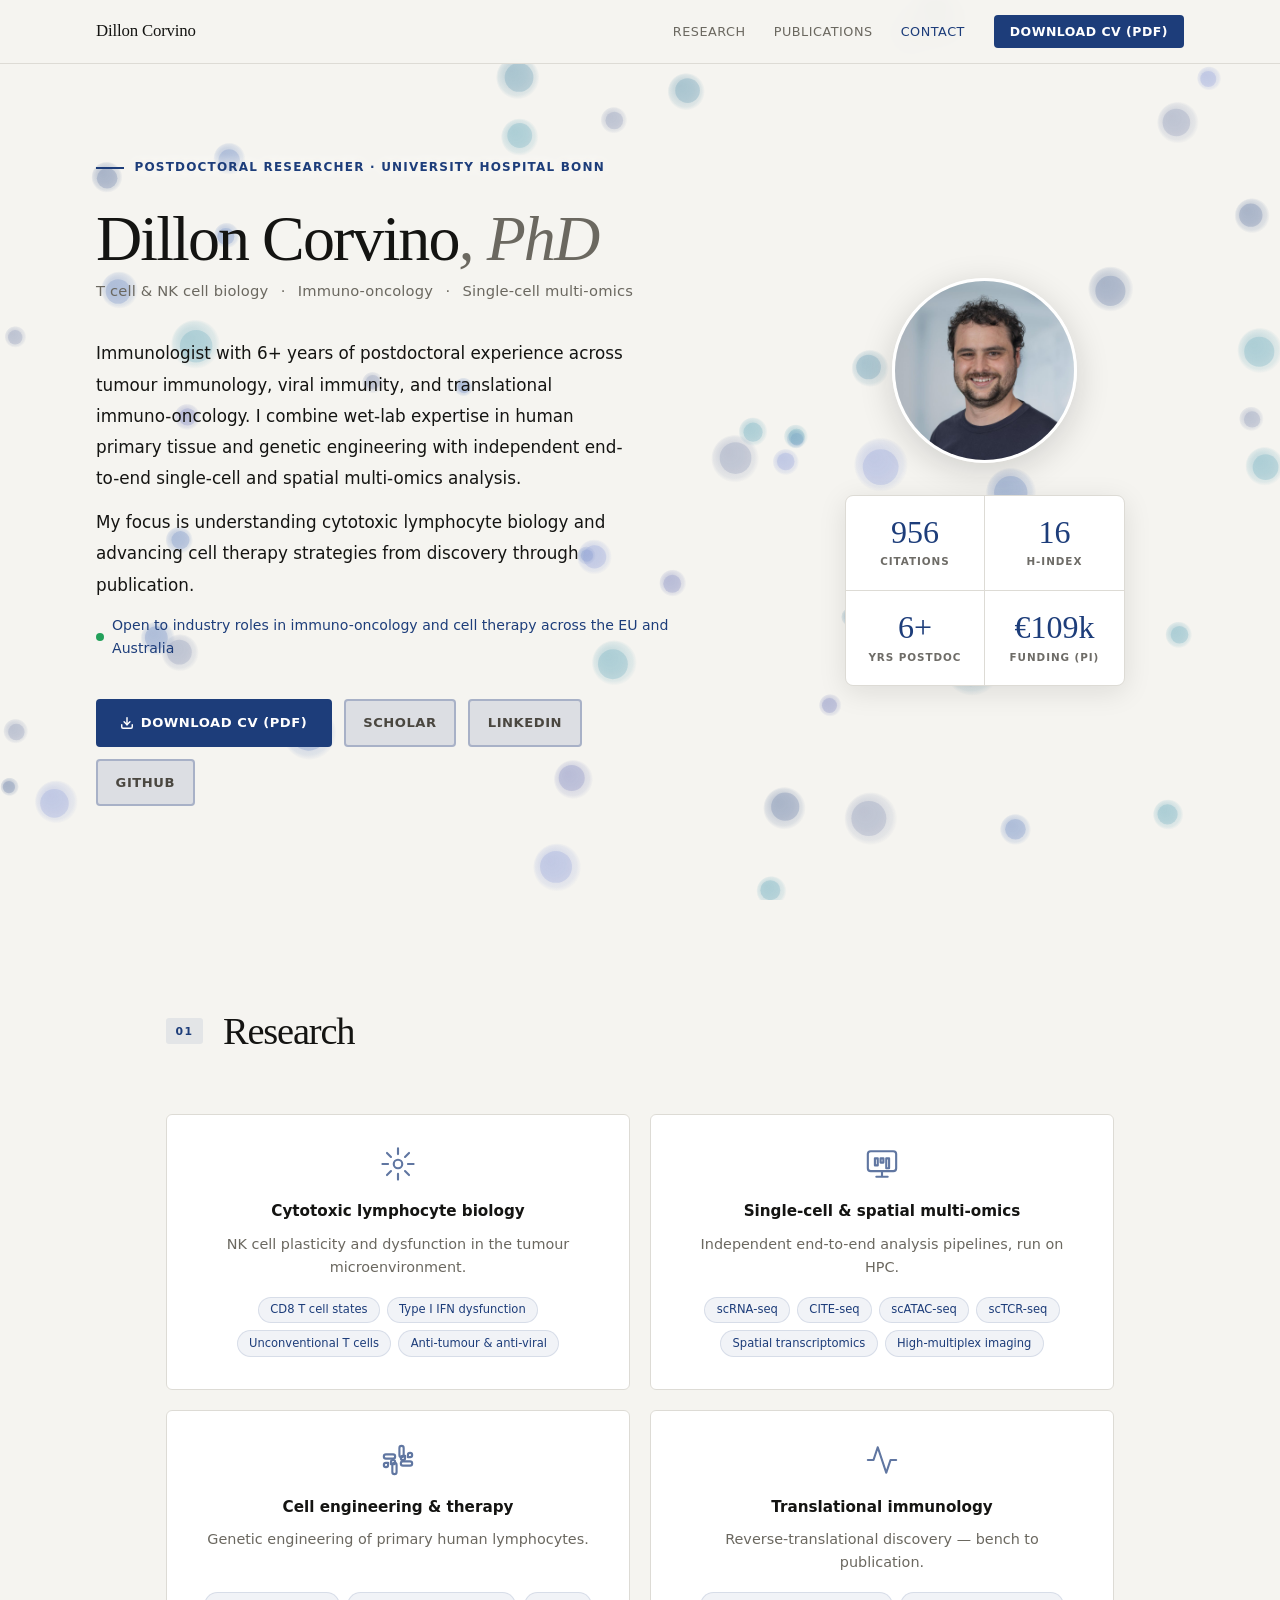
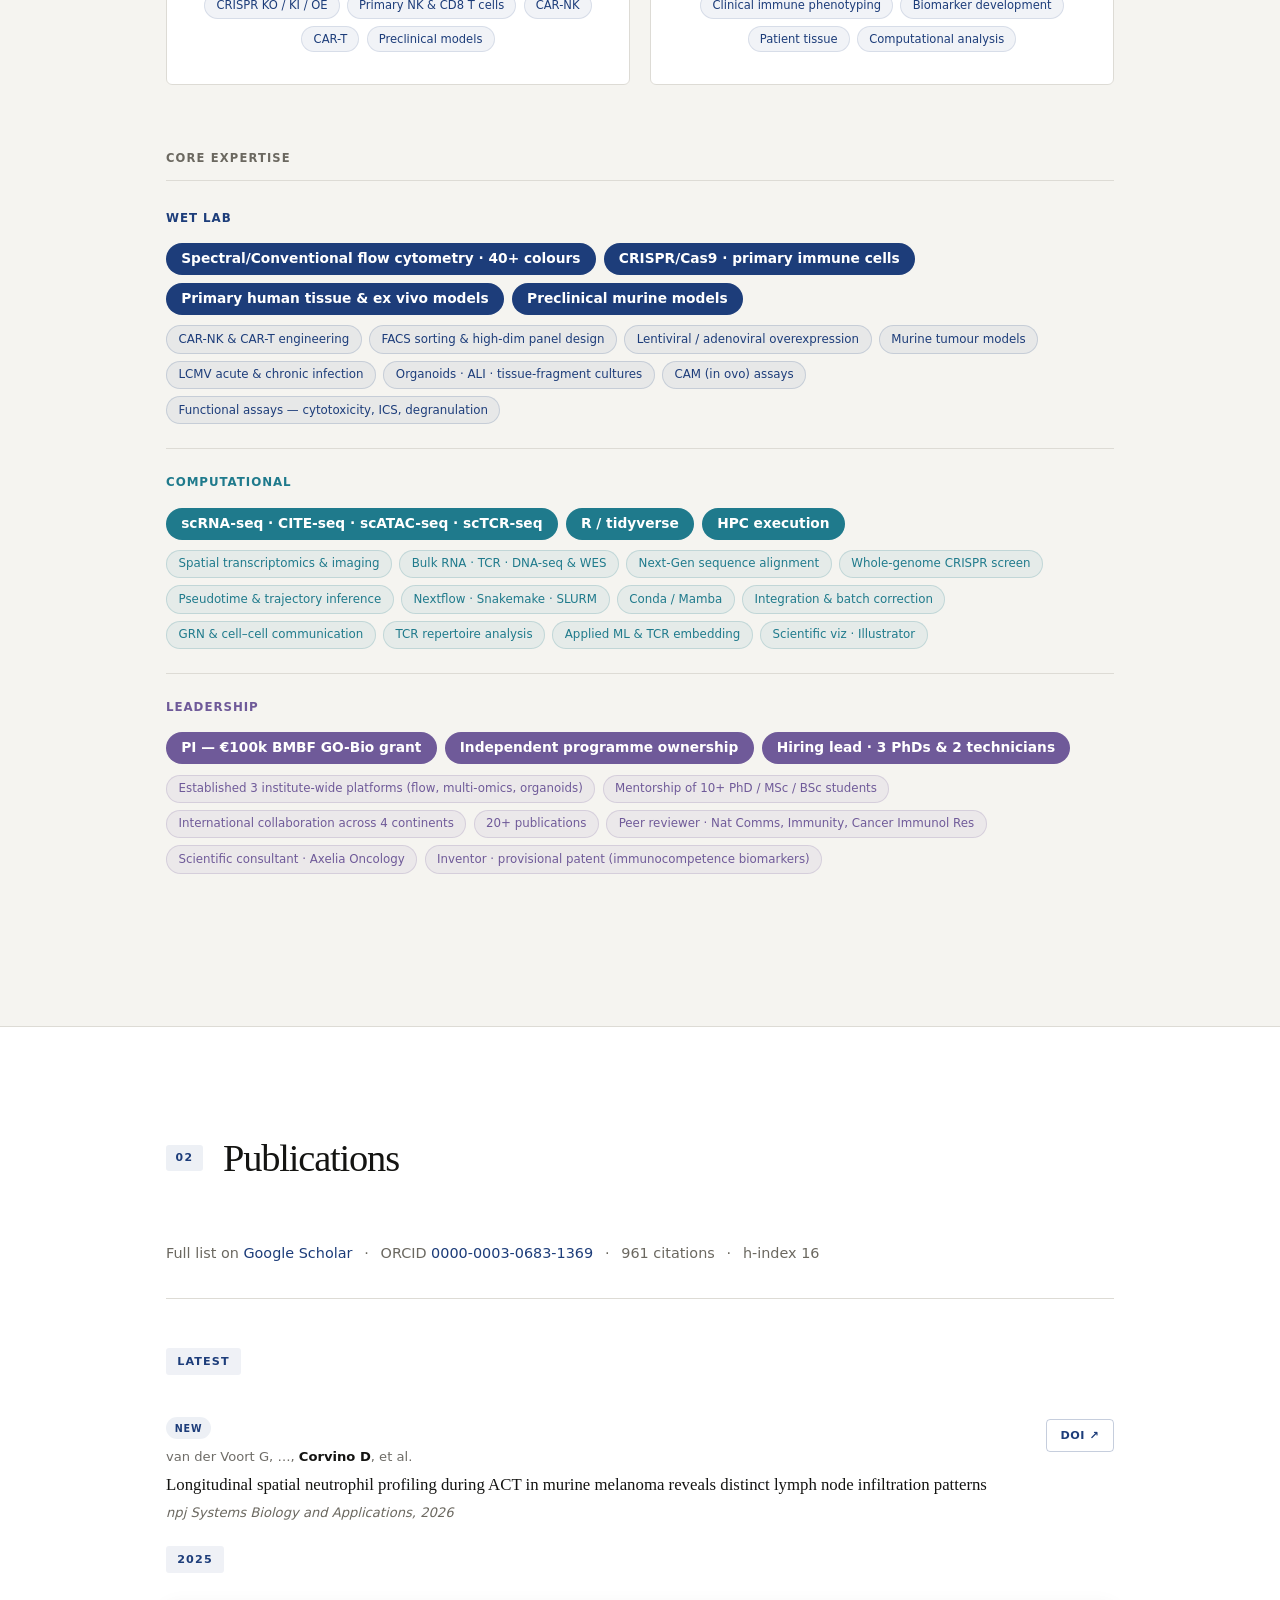
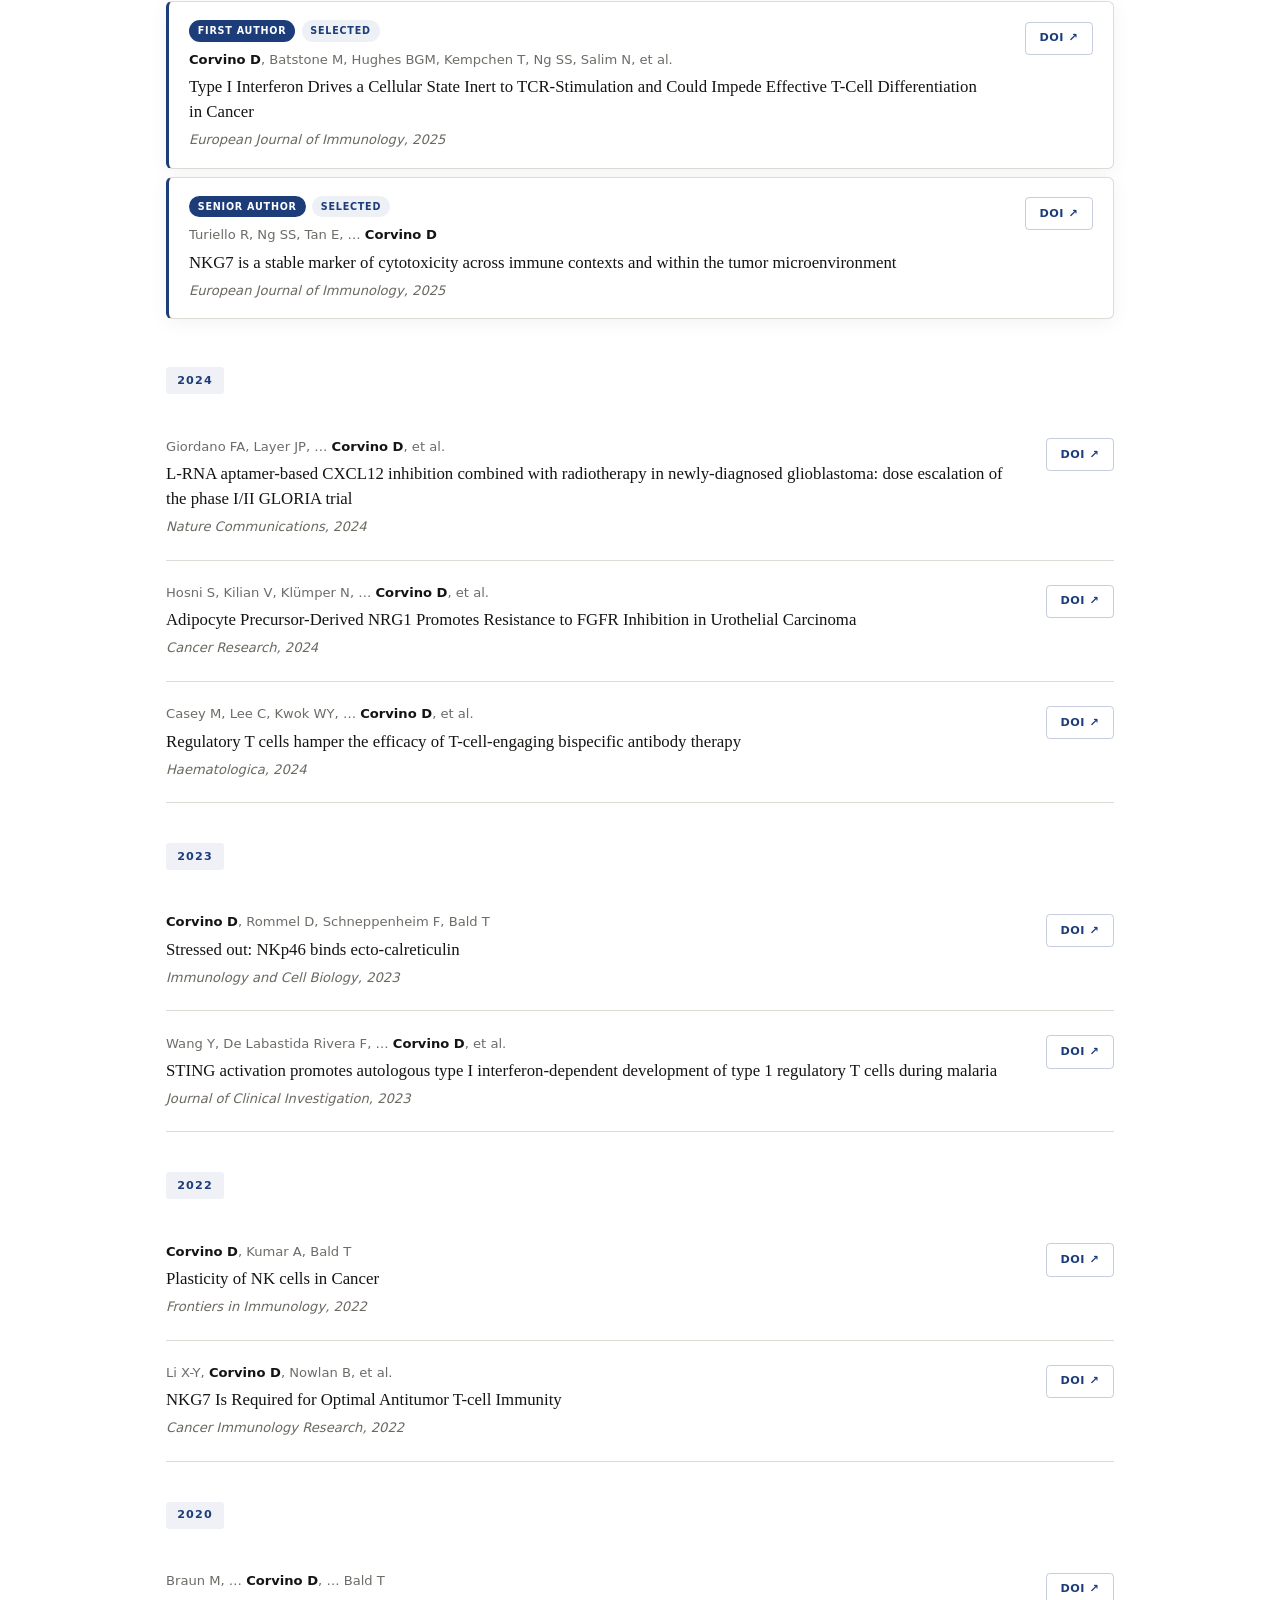
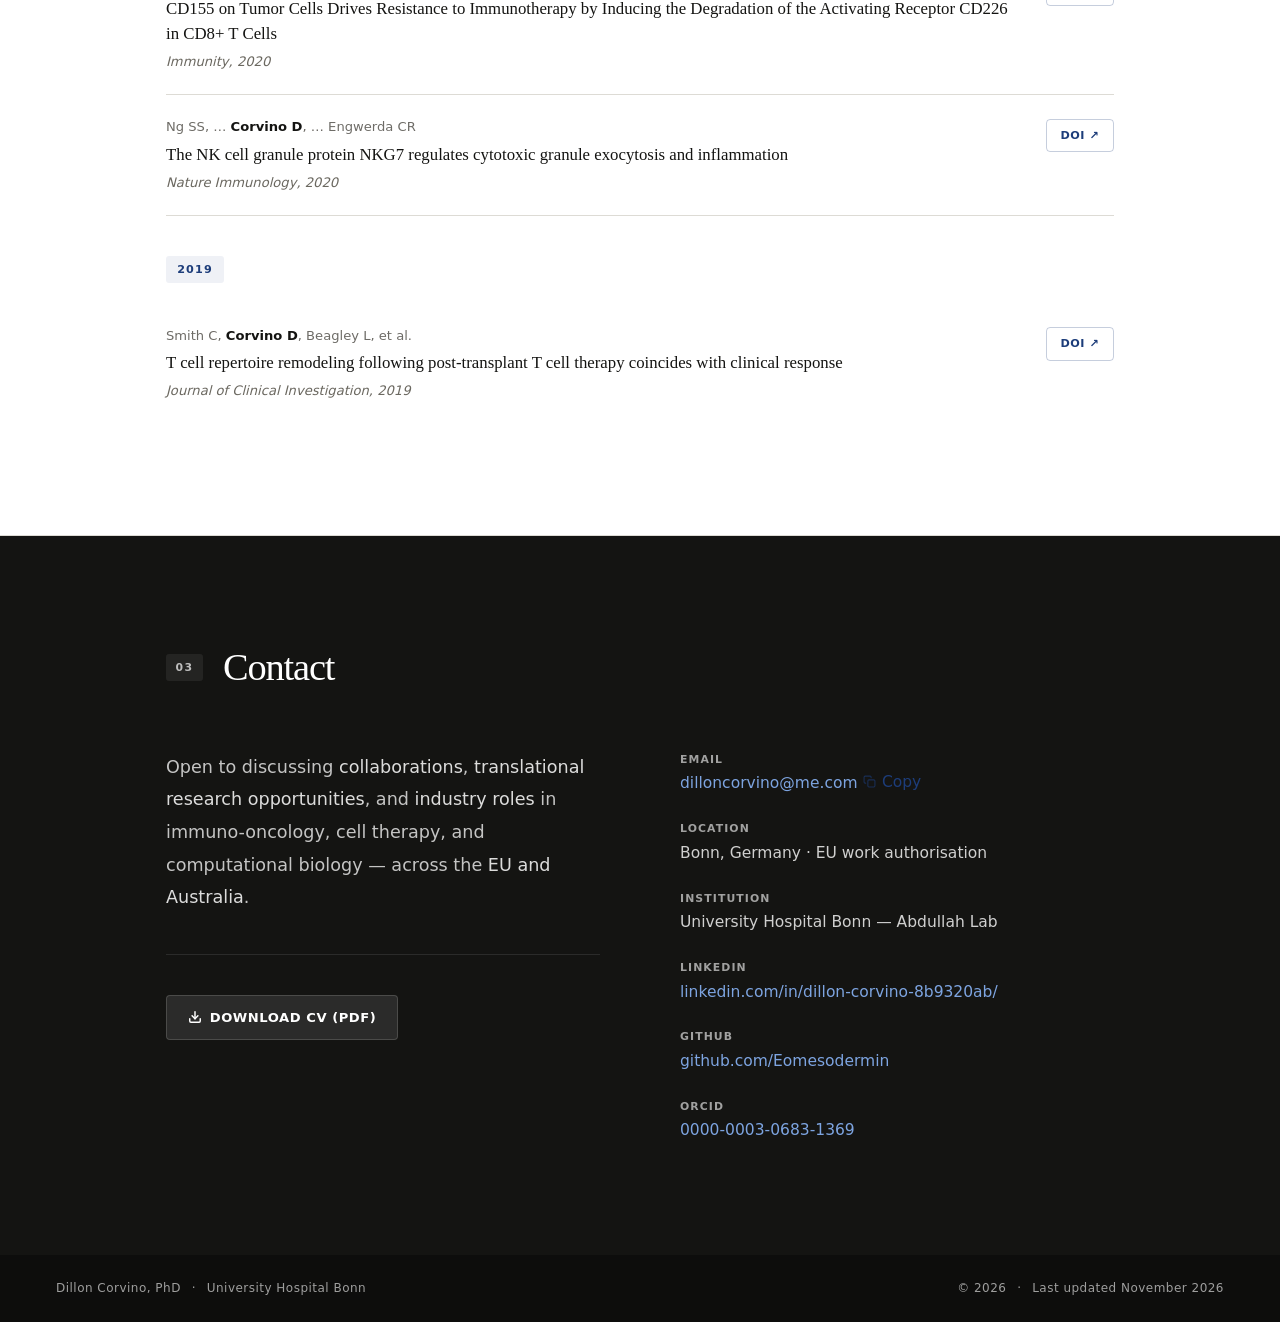
==== commit d3f504aa: "Restore BMBF GO-Bio grant to EUR 100k (EUR 110k total funding stays in hero stat) Co-Authored-By: Cl" ====
--- a/index.html
+++ b/index.html
@@ -1402,7 +1402,7 @@
         <div class="skill-tier tier-ld">
           <span class="skill-cat">Leadership</span>
           <div class="skill-sig">
-            <span class="s-pill sig">PI — €110k BMBF GO-Bio grant</span>
+            <span class="s-pill sig">PI — €100k BMBF GO-Bio grant</span>
             <span class="s-pill sig">Independent programme ownership</span>
             <span class="s-pill sig">Hiring lead · 3 PhDs &amp; 2 technicians</span>
           </div>
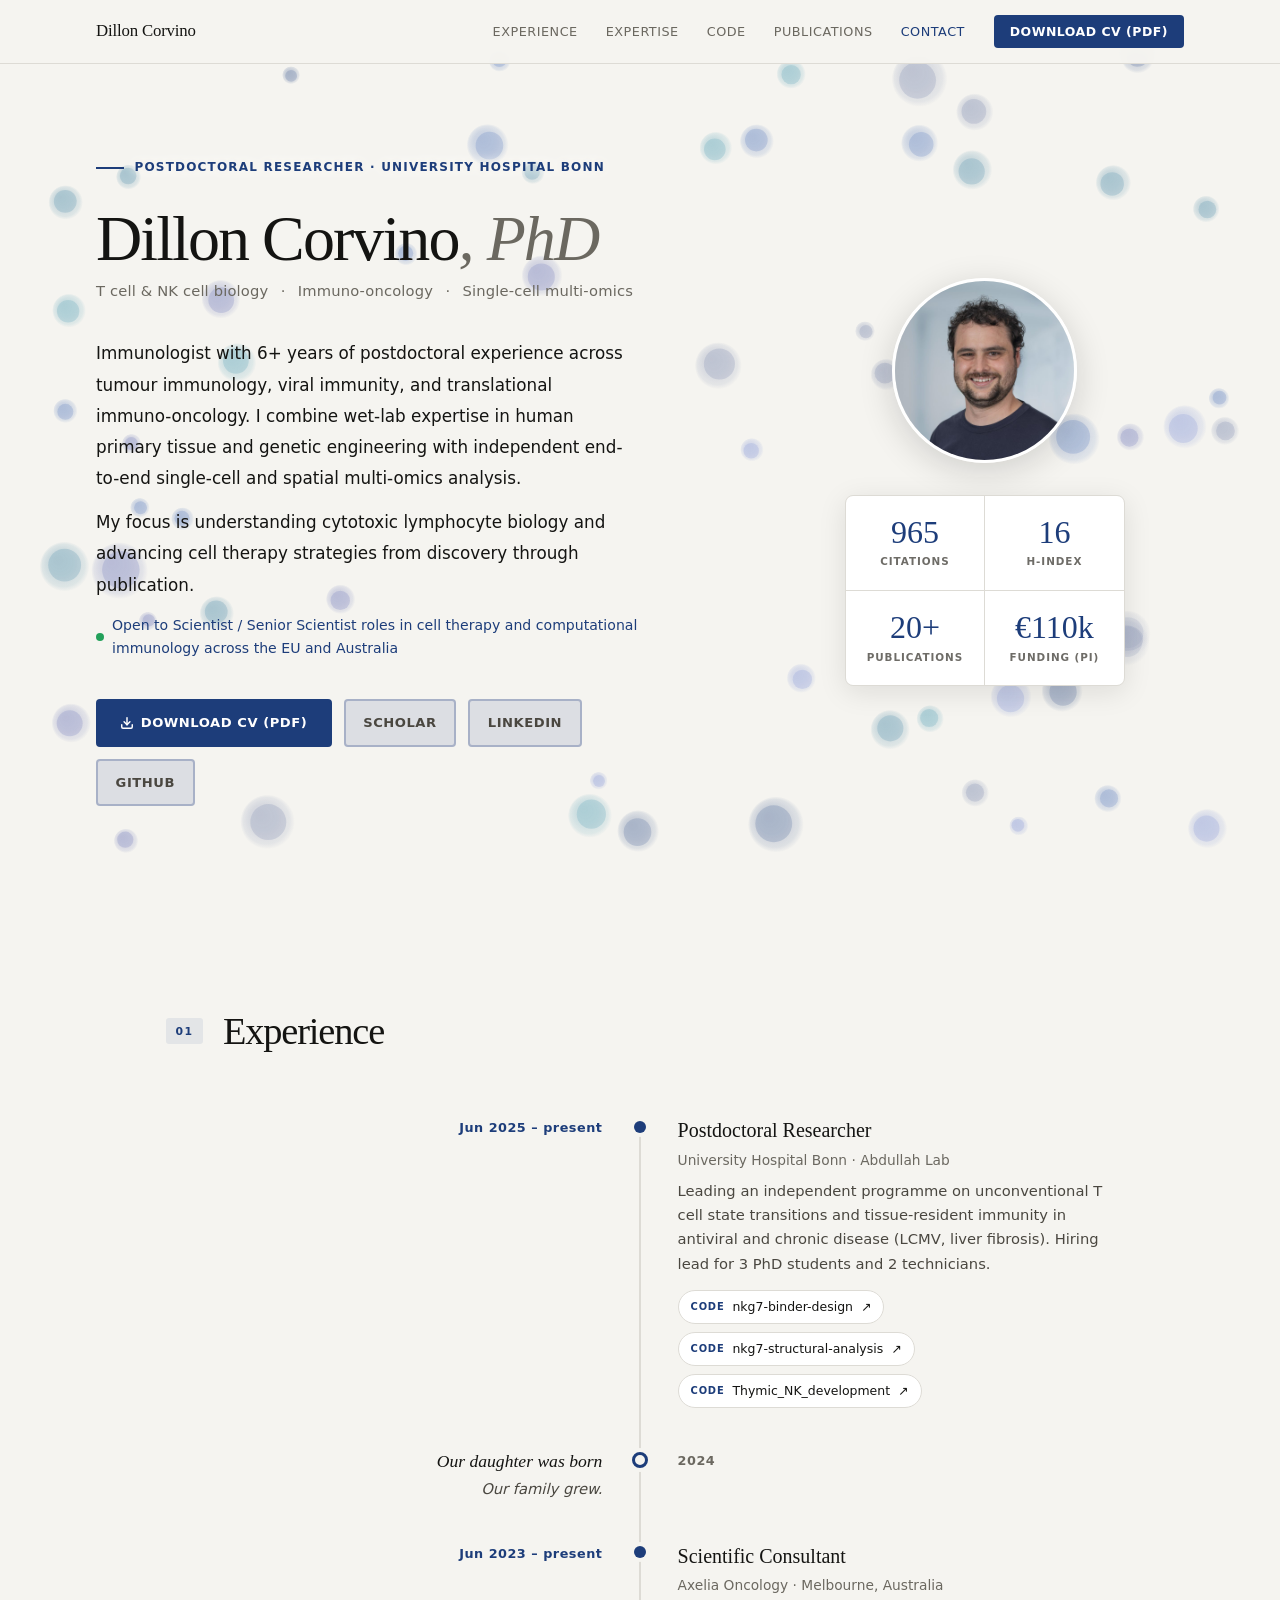
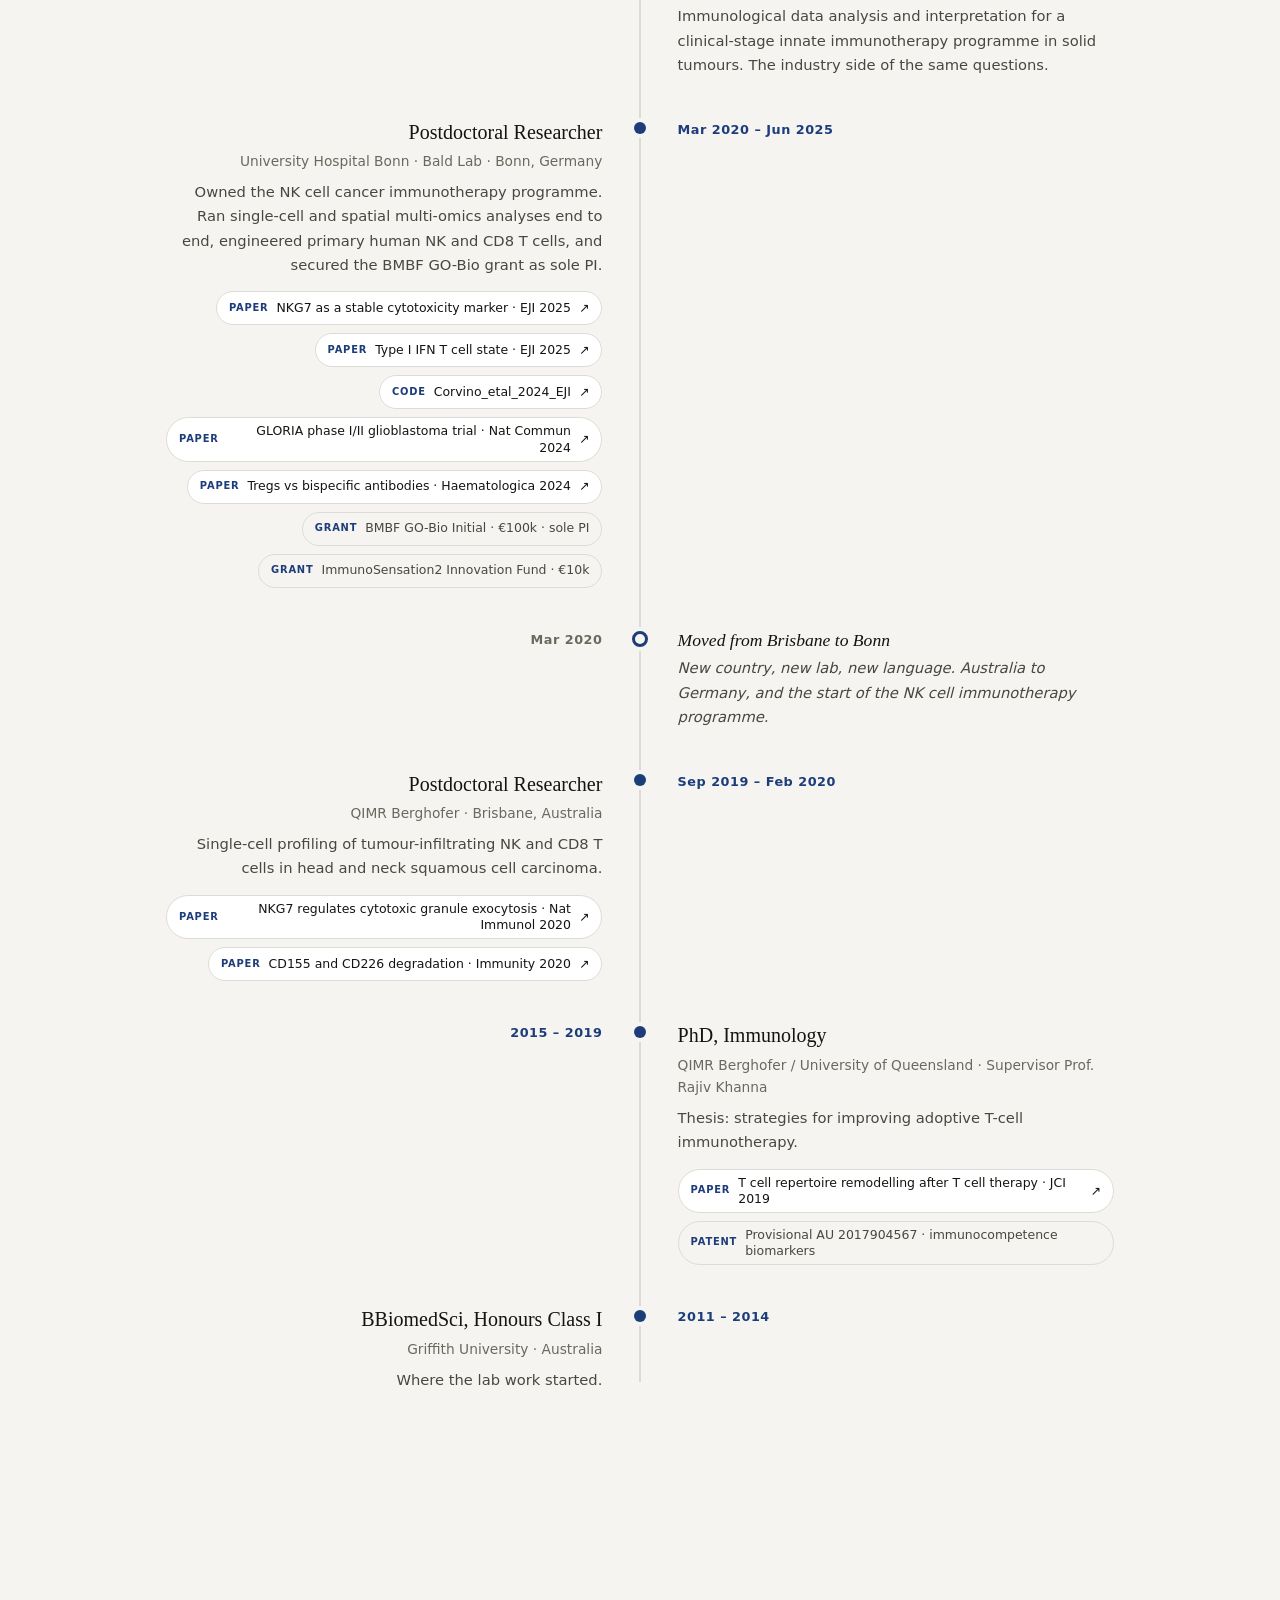
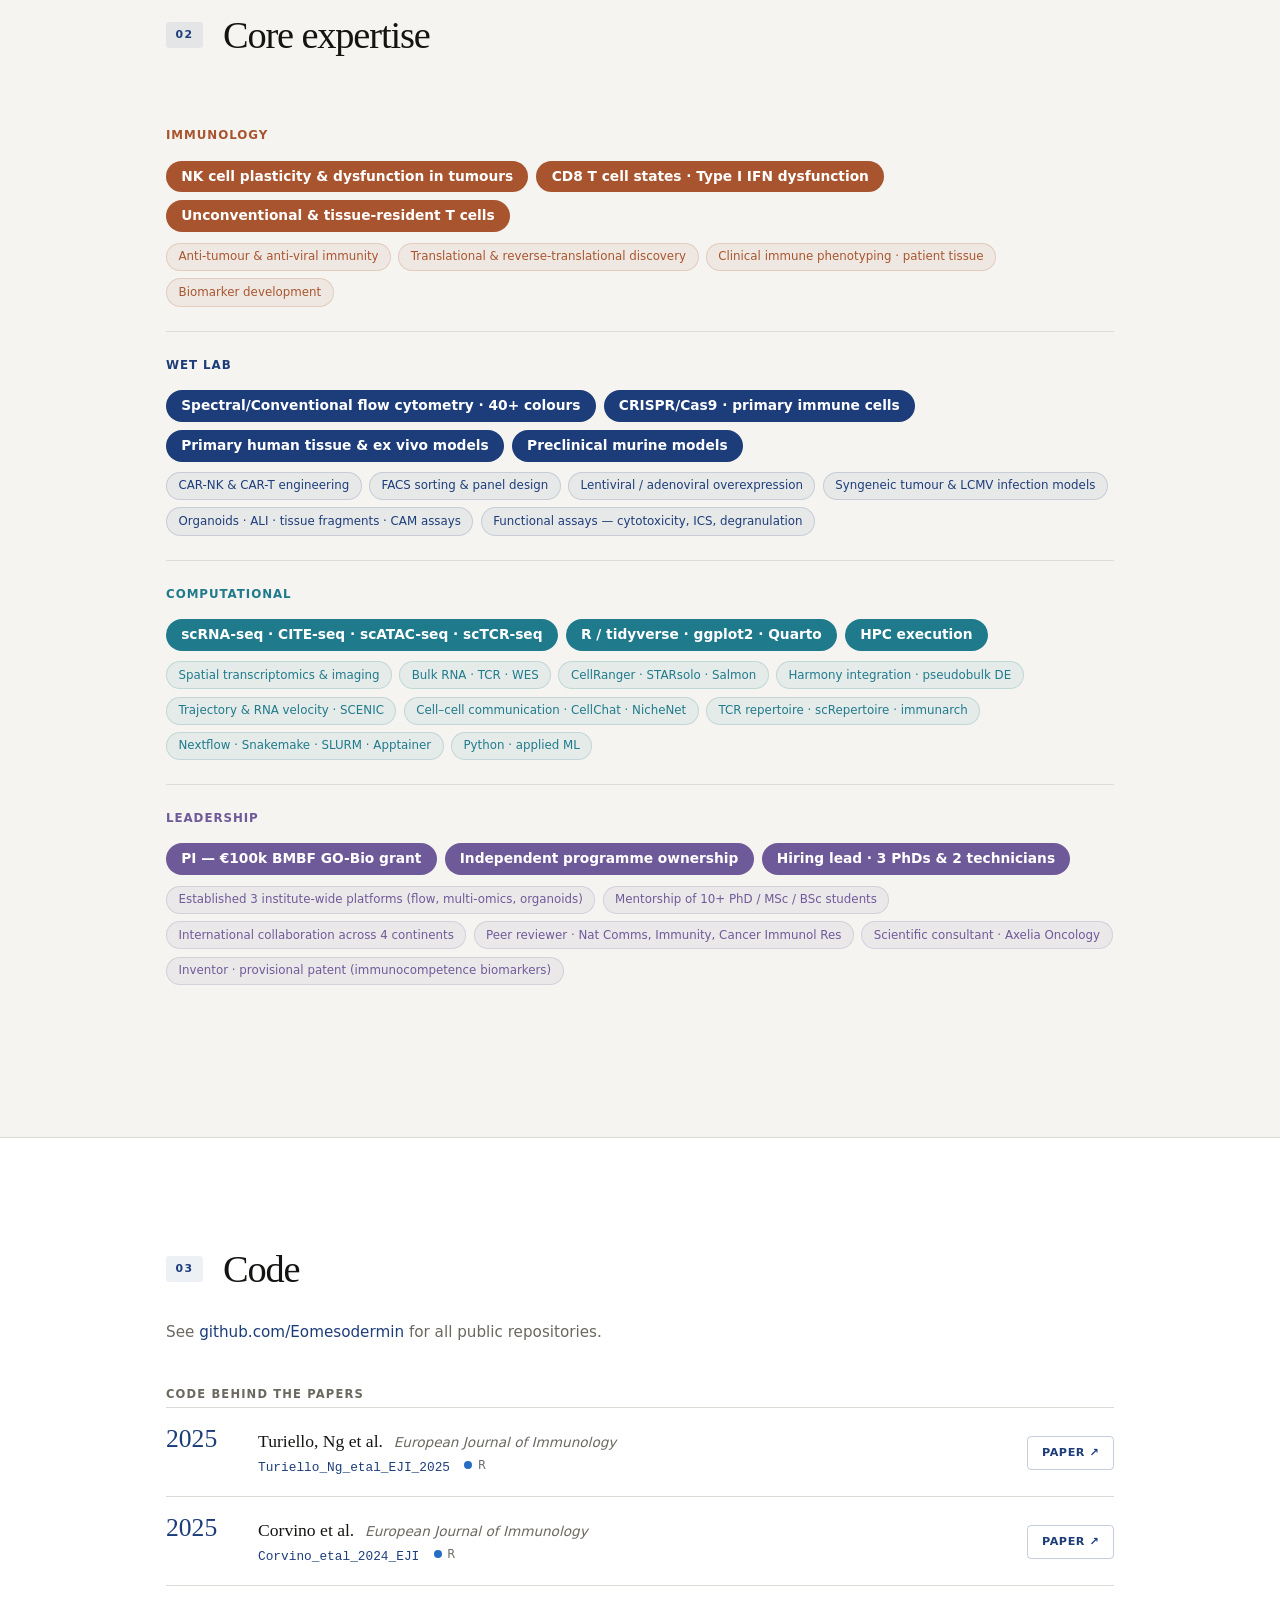
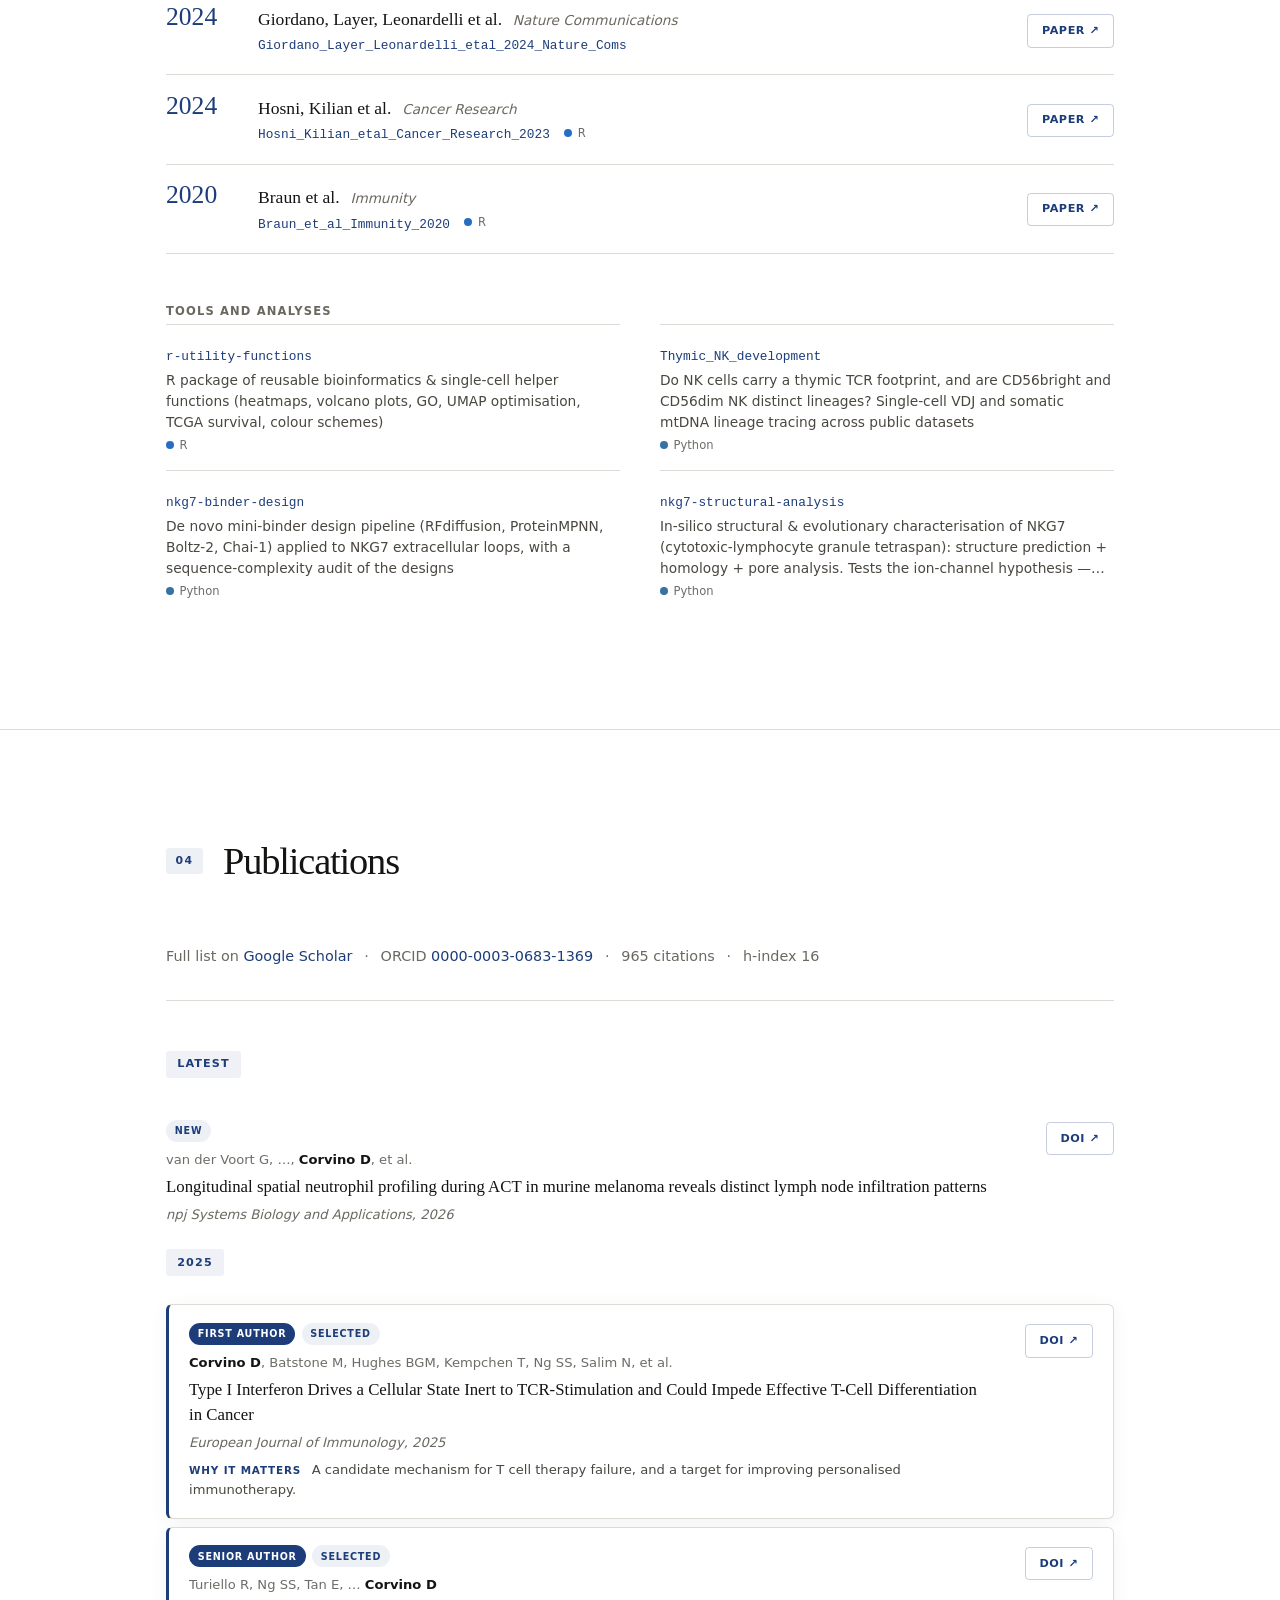
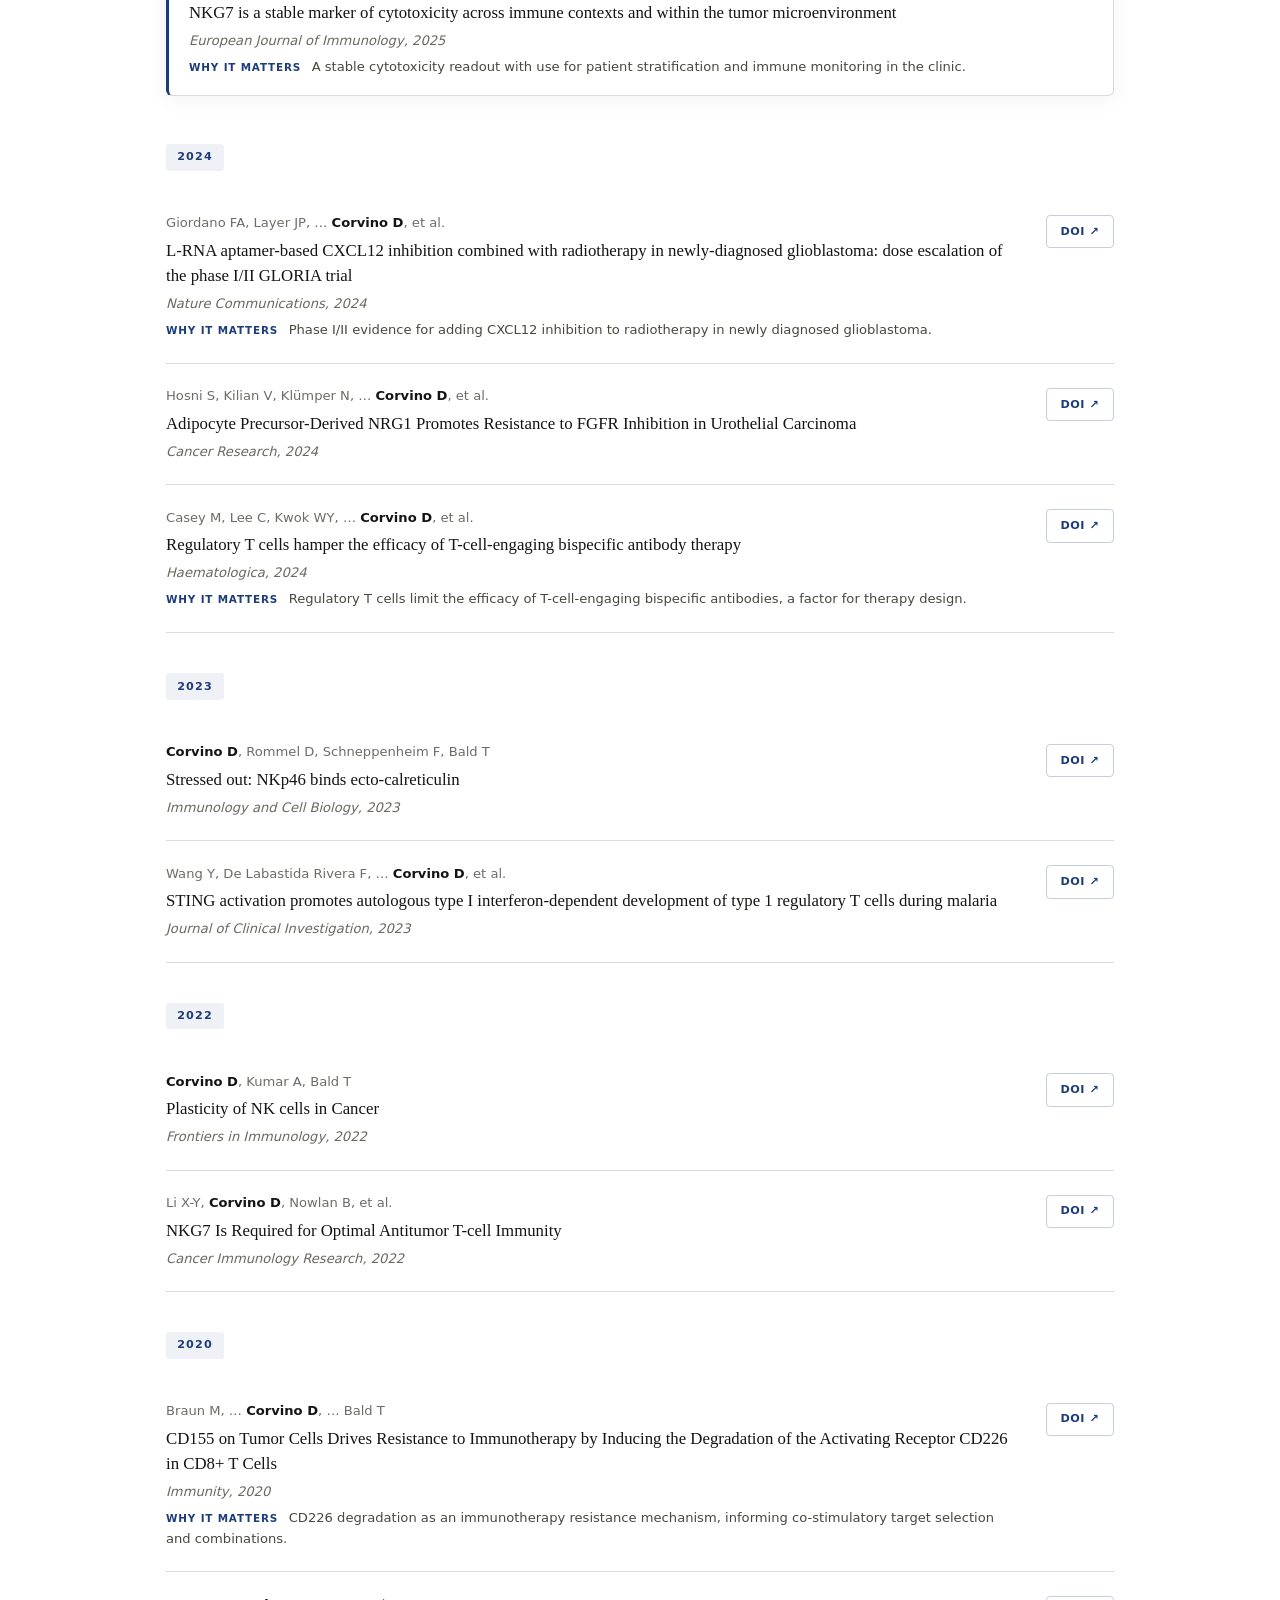
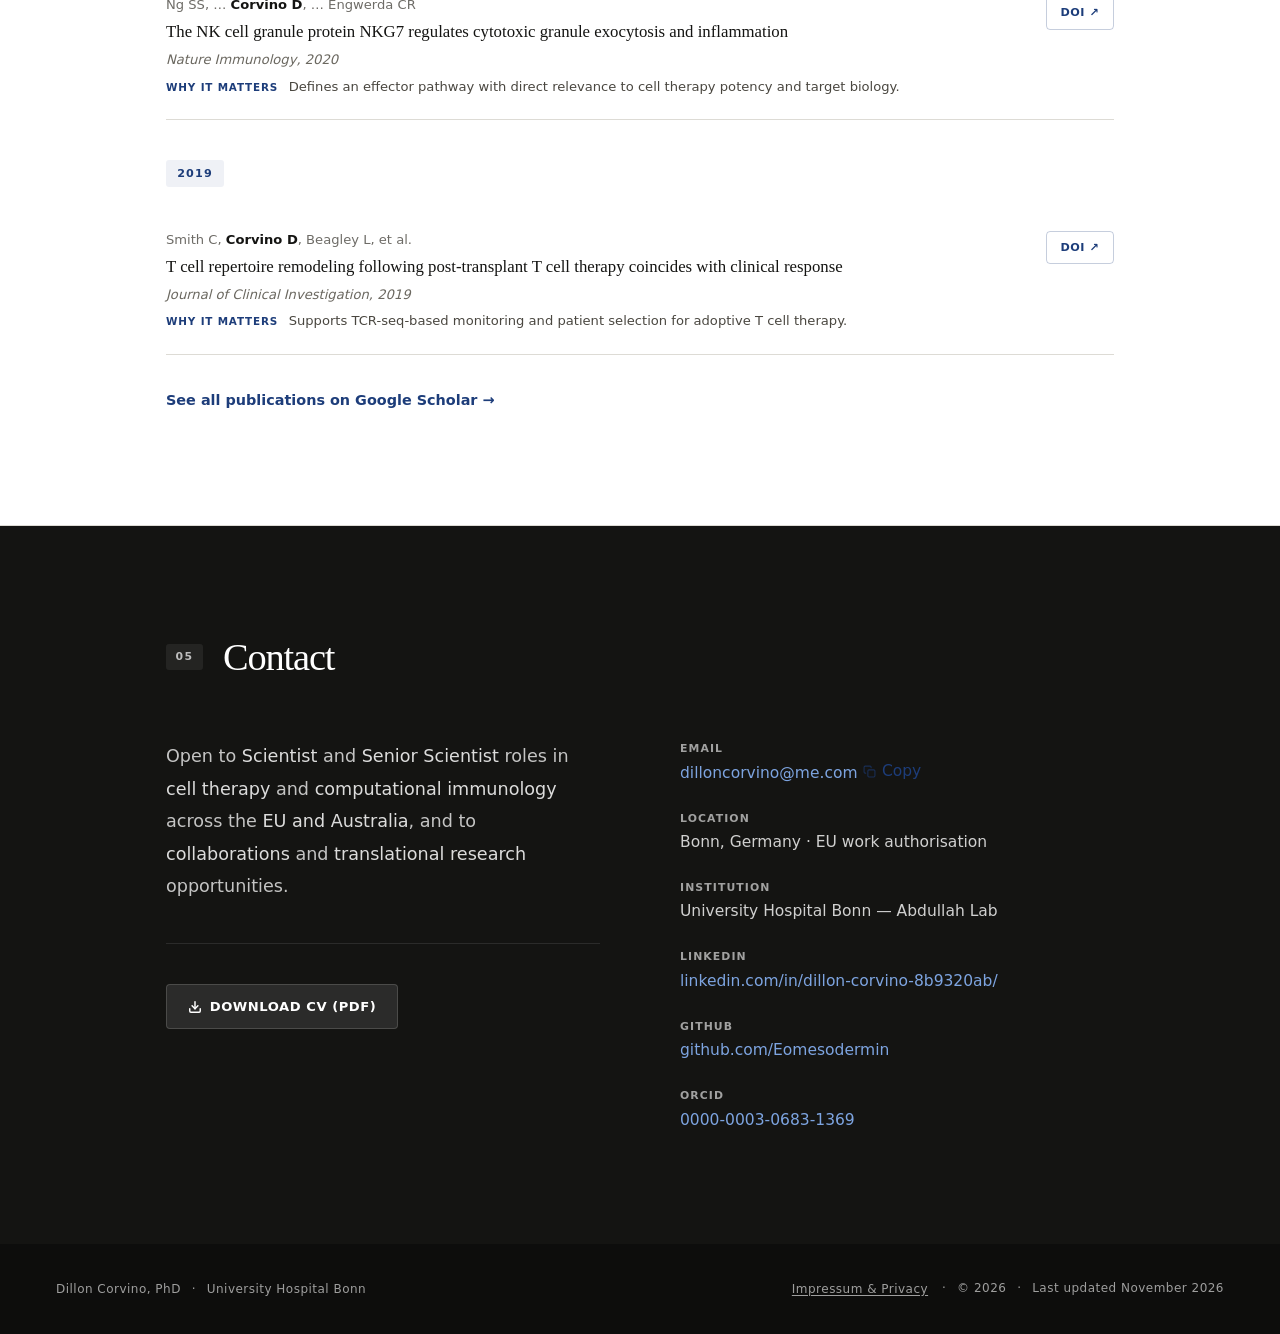
==== commit 1d8bdfa6: "Journey timeline, core expertise, paper-code section, Impressum - Vertical centred alternating timel" ====
--- a/index.html
+++ b/index.html
@@ -3,6 +3,7 @@
 <head>
   <meta charset="UTF-8">
   <meta name="viewport" content="width=device-width, initial-scale=1.0">
+  <meta name="color-scheme" content="light dark">
   <title>Dillon Corvino, PhD — Immunologist</title>
   <meta name="description" content="Postdoctoral immunologist specialising in T cell and NK cell biology, single-cell multi-omics, and translational immuno-oncology. University Hospital Bonn, Germany.">
 
@@ -194,17 +195,48 @@
       --muted-strong: #4a4740;
       --subtle:  #6e6c67;
       --accent:  #1d3d7a;
+      --accent-rgb: 29,61,122;
+      --accent-hover: #162e5e;
+      --on-accent: #fff;
+      --bg-rgb:  245,244,240;
       --border:  #dddbd5;
       /* muted blue-grey from the cell palette, reused as button tint + border */
       --btn-tint: 146,157,187;
       /* centred content width for the nav and hero on large viewports */
       --shell:   1200px;
-      --wl:      #1d3d7a;
+      --wl:      #1d3d7a;   /* pill fills (white text) */
       --cp:      #1f7a8c;
       --ld:      #6f5a99;
+      --wl-t:    #1d3d7a;   /* label / outline text */
+      --cp-t:    #1f7a8c;
+      --ld-t:    #6f5a99;
+      --im:      #a8552f;
+      --im-t:    #a8552f;
       --serif:   'Fraunces', Georgia, serif;
       --sans:    'Instrument Sans', system-ui, sans-serif;
       --nav-h:   64px;
+    }
+
+    @media screen and (prefers-color-scheme: dark) {
+      :root {
+        --bg:      #121316;
+        --surface: #1a1c21;
+        --text:    #ecebe6;
+        --muted:   #a8a59d;
+        --muted-strong: #c9c6be;
+        --subtle:  #a09d95;
+        --accent:  #8fb0ee;
+        --accent-rgb: 143,176,238;
+        --accent-hover: #adc6f4;
+        --on-accent: #0d1b33;
+        --bg-rgb:  18,19,22;
+        --border:  #2d3038;
+        --wl-t: #8fb0ee;
+        --cp-t: #5fc3d6;
+        --ld-t: #b9a8e3;
+        --im-t: #e3a483;
+      }
+      #contact { border-top: 1px solid var(--border); }
     }
 
     html { scroll-behavior: smooth; }
@@ -225,7 +257,7 @@
       left: 1rem;
       z-index: 200;
       background: var(--accent);
-      color: #fff;
+      color: var(--on-accent);
       font-family: var(--sans);
       font-size: 0.85rem;
       font-weight: 600;
@@ -242,7 +274,7 @@
       inset: 0 0 auto 0;
       z-index: 100;
       height: var(--nav-h);
-      background: rgba(245,244,240,0.96);
+      background: rgba(var(--bg-rgb),0.96);
       backdrop-filter: blur(12px);
       border-bottom: 1px solid var(--border);
     }
@@ -301,7 +333,7 @@
       font-weight: 600;
       letter-spacing: 0.04em;
       text-transform: uppercase;
-      color: #fff;
+      color: var(--on-accent);
       background: var(--accent);
       text-decoration: none;
       padding: 0.4rem 1rem;
@@ -311,7 +343,7 @@
       white-space: nowrap;
     }
 
-    .nav-cv:hover { background: #162e5e; }
+    .nav-cv:hover { background: var(--accent-hover); }
 
     /* ── HAMBURGER ── */
     .nav-hamburger {
@@ -347,7 +379,7 @@
       position: fixed;
       inset: var(--nav-h) 0 0 0;
       z-index: 99;
-      background: rgba(245,244,240,0.98);
+      background: rgba(var(--bg-rgb),0.98);
       backdrop-filter: blur(16px);
       flex-direction: column;
       align-items: flex-start;
@@ -512,7 +544,7 @@
       font-weight: 700;
       letter-spacing: 0.04em;
       text-transform: uppercase;
-      color: #fff;
+      color: var(--on-accent);
       background: var(--accent);
       text-decoration: none;
       padding: 0.7rem 1.4rem;
@@ -525,10 +557,10 @@
     }
 
     .btn-primary:hover {
-      background: #162e5e;
-      border-color: #0f2244;
+      background: var(--accent-hover);
+      border-color: var(--accent-hover);
       transform: translateY(-2px);
-      box-shadow: 0 4px 12px rgba(29,61,122,0.32);
+      box-shadow: 0 4px 12px rgba(var(--accent-rgb),0.32);
     }
 
     .btn-primary:active { transform: translateY(0); box-shadow: inset 0 1px 3px rgba(0,0,0,0.3); }
@@ -684,7 +716,7 @@
       letter-spacing: 0.12em;
       text-transform: uppercase;
       color: var(--accent);
-      background: rgba(29,61,122,0.08);
+      background: rgba(var(--accent-rgb),0.08);
       padding: 0.28rem 0.6rem;
       border-radius: 3px;
     }
@@ -698,53 +730,9 @@
     }
 
     /* ── RESEARCH ── */
-    #research { background: var(--bg); }
-
-    .research-grid {
-      display: grid;
-      grid-template-columns: 1fr 1fr;
-      gap: 1.25rem;
-      margin-bottom: 4rem;
-    }
-
-    .r-card {
-      background: var(--surface);
-      border: 1px solid var(--border);
-      border-radius: 6px;
-      padding: 2rem;
-      display: flex;
-      flex-direction: column;
-      align-items: center;
-      text-align: center;
-      transition: box-shadow 0.2s, transform 0.2s;
-    }
-
-    .r-card:hover { box-shadow: 0 4px 20px rgba(0,0,0,0.07); transform: translateY(-2px); }
-
-    .r-card-icon {
-      width: 34px;
-      height: 34px;
-      margin-bottom: 1.1rem;
-      color: var(--accent);
-      opacity: 0.7;
-    }
-
-    .r-card h3 {
-      font-family: var(--sans);
-      font-size: 0.95rem;
-      font-weight: 600;
-      color: var(--text);
-      margin-bottom: 0.6rem;
-    }
-
-    .r-card-lead {
-      font-size: 0.9rem;
-      color: var(--muted);
-      line-height: 1.6;
-      margin-bottom: 1.1rem;
-    }
-
-    /* chip clouds — shared by research cards & core-expertise */
+    #expertise { background: var(--bg); }
+
+    /* chip clouds — used by core-expertise */
     .chip-row {
       display: flex;
       flex-wrap: wrap;
@@ -758,8 +746,8 @@
       font-size: 0.72rem;
       font-weight: 500;
       color: var(--accent);
-      background: rgba(29,61,122,0.06);
-      border: 1px solid rgba(29,61,122,0.12);
+      background: rgba(var(--accent-rgb),0.06);
+      border: 1px solid rgba(var(--accent-rgb),0.12);
       padding: 0.3rem 0.7rem;
       border-radius: 100px;
       line-height: 1.3;
@@ -839,15 +827,18 @@
     }
 
     /* per-section colour coding */
-    .tier-wl .skill-cat { color: var(--wl); }
+    .tier-wl .skill-cat { color: var(--wl-t); }
     .tier-wl .s-pill.sig { background: var(--wl); }
-    .tier-wl .s-pill.sub { color: var(--wl); background: rgba(29,61,122,0.06); border-color: rgba(29,61,122,0.16); }
-    .tier-cp .skill-cat { color: var(--cp); }
+    .tier-wl .s-pill.sub { color: var(--wl-t); background: rgba(var(--accent-rgb),0.06); border-color: rgba(var(--accent-rgb),0.16); }
+    .tier-cp .skill-cat { color: var(--cp-t); }
     .tier-cp .s-pill.sig { background: var(--cp); }
-    .tier-cp .s-pill.sub { color: var(--cp); background: rgba(31,122,140,0.07); border-color: rgba(31,122,140,0.18); }
-    .tier-ld .skill-cat { color: var(--ld); }
+    .tier-cp .s-pill.sub { color: var(--cp-t); background: rgba(31,122,140,0.07); border-color: rgba(31,122,140,0.18); }
+    .tier-im .skill-cat { color: var(--im-t); }
+    .tier-im .s-pill.sig { background: var(--im); }
+    .tier-im .s-pill.sub { color: var(--im-t); background: rgba(168,85,47,0.07); border-color: rgba(168,85,47,0.2); }
+    .tier-ld .skill-cat { color: var(--ld-t); }
     .tier-ld .s-pill.sig { background: var(--ld); }
-    .tier-ld .s-pill.sub { color: var(--ld); background: rgba(111,90,153,0.07); border-color: rgba(111,90,153,0.18); }
+    .tier-ld .s-pill.sub { color: var(--ld-t); background: rgba(111,90,153,0.07); border-color: rgba(111,90,153,0.18); }
 
     .s-pill.sig:hover { transform: translateY(-1px); box-shadow: 0 3px 12px rgba(20,20,18,0.14); }
     .s-pill.sub:hover { transform: translateY(-1px); }
@@ -895,7 +886,7 @@
       letter-spacing: 0.1em;
       text-transform: uppercase;
       color: var(--accent);
-      background: rgba(29,61,122,0.07);
+      background: rgba(var(--accent-rgb),0.07);
       display: inline-block;
       padding: 0.28rem 0.7rem;
       border-radius: 3px;
@@ -949,14 +940,81 @@
       text-decoration: none;
       white-space: nowrap;
       padding: 0.42rem 0.85rem;
-      border: 1px solid rgba(29,61,122,0.25);
+      border: 1px solid rgba(var(--accent-rgb),0.25);
       border-radius: 4px;
       transition: background 0.15s, color 0.15s, border-color 0.15s;
       margin-top: 0.1rem;
       display: inline-block;
     }
 
-    .pub-doi:hover { background: var(--accent); color: #fff; border-color: var(--accent); }
+    .pub-doi:hover { background: var(--accent); color: var(--on-accent); border-color: var(--accent); }
+
+
+    /* ── EXPERIENCE ── */
+    #experience { background: var(--bg); }
+    .journey-intro { font-size: 0.98rem; color: var(--muted); max-width: 60ch; margin: -1.5rem 0 2.5rem; line-height: 1.65; }
+    .journey { list-style: none; position: relative; }
+    .journey::before { content: ""; position: absolute; top: 0.6rem; bottom: 0.6rem; left: 50%; width: 2px; margin-left: -1px; background: var(--border); }
+    .stage { display: grid; grid-template-columns: 1fr 2.5rem 1fr; padding-bottom: 2.4rem; position: relative; }
+    .stage:last-child { padding-bottom: 0; }
+    .jn-when { padding: 0.25rem 0 0; font-size: 0.8rem; font-weight: 600; letter-spacing: 0.04em; color: var(--accent); }
+    .jn-dot { grid-column: 2; grid-row: 1; justify-self: center; margin-top: 0.4rem; width: 12px; height: 12px; border-radius: 50%; background: var(--accent); box-shadow: 0 0 0 4px var(--bg); position: relative; z-index: 1; }
+    .stage:nth-child(odd) .jn-card { grid-column: 3; grid-row: 1; padding-left: 1.1rem; }
+    .stage:nth-child(odd) .jn-when { grid-column: 1; grid-row: 1; text-align: right; padding-right: 1.1rem; }
+    .stage:nth-child(even) .jn-card { grid-column: 1; grid-row: 1; padding-right: 1.1rem; text-align: right; }
+    .stage:nth-child(even) .jn-when { grid-column: 3; grid-row: 1; text-align: left; padding-left: 1.1rem; }
+    .stage:nth-child(even) .jn-links { justify-content: flex-end; }
+    .stage:nth-child(even) .jn-desc { margin-left: auto; }
+    .jn-card h3 { font-family: var(--serif); font-size: 1.25rem; font-weight: 400; margin-bottom: 0.15rem; }
+    .jn-org { font-size: 0.86rem; color: var(--muted); margin-bottom: 0.5rem; }
+    .jn-desc { font-size: 0.92rem; line-height: 1.65; color: var(--muted-strong); max-width: 62ch; }
+    .jn-links { list-style: none; display: flex; flex-wrap: wrap; gap: 0.5rem; margin-top: 0.9rem; }
+    .jn-chip {
+      display: inline-flex; align-items: center; gap: 0.5rem; min-height: 34px;
+      padding: 0.3rem 0.75rem; border: 1px solid var(--border); border-radius: 999px;
+      background: var(--surface); color: var(--text); font-size: 0.78rem; line-height: 1.3; text-decoration: none;
+      transition: border-color 0.15s, background 0.15s;
+    }
+    a.jn-chip:hover { border-color: var(--accent); }
+    .jn-chip b { font-size: 0.62rem; font-weight: 700; letter-spacing: 0.08em; text-transform: uppercase; color: var(--accent); }
+    .jn-chip.static { background: transparent; color: var(--muted-strong); }
+    /* life events: quieter, hollow dot, serif italic */
+    .stage.life .jn-dot { width: 16px; height: 16px; margin-top: 0.3rem; background: var(--bg); border: 3px solid var(--accent); }
+    .stage.life .jn-when { color: var(--muted); }
+    .stage.life .jn-card h3 { font-style: italic; font-size: 1.1rem; }
+    .stage.life .jn-desc { font-style: italic; }
+
+    /* ── CODE & DATA ── */
+    #code { background: var(--surface); border-top: 1px solid var(--border); }
+    #code[hidden] { display: none; }
+    .code-intro { font-size: 0.95rem; color: var(--muted); margin: -2rem 0 2.5rem; }
+    .code-intro a { color: var(--accent); text-decoration: none; font-weight: 500; }
+    .code-intro a:hover { text-decoration: underline; }
+    .code-sub { font-family: var(--sans); font-size: 0.72rem; font-weight: 700; letter-spacing: 0.1em; text-transform: uppercase; color: var(--muted); margin: 0 0 0.25rem; }
+    .code-sub[hidden] { display: none; }
+    .paper-code { margin-bottom: 3rem; }
+    .pc-row { display: grid; grid-template-columns: 4.5rem 1fr auto; gap: 1.25rem; align-items: baseline; padding: 1.1rem 0; border-top: 1px solid var(--border); }
+    .pc-row:last-child { border-bottom: 1px solid var(--border); }
+    .pc-year { font-family: var(--serif); font-size: 1.6rem; line-height: 1; color: var(--accent); }
+    .pc-cite { font-family: var(--serif); font-size: 1.1rem; line-height: 1.3; }
+    .pc-cite i { font-family: var(--sans); font-size: 0.85rem; color: var(--muted); margin-left: 0.4rem; }
+    .pc-meta { display: flex; flex-wrap: wrap; align-items: center; gap: 0.2rem 0.9rem; }
+    .repo-link { display: inline-flex; align-items: center; gap: 0.6rem; margin-top: 0.35rem; font-family: ui-monospace, 'SF Mono', Menlo, Consolas, monospace; font-size: 0.8rem; color: var(--accent); text-decoration: none; word-break: break-all; }
+    .repo-link:hover { text-decoration: underline; }
+    .lang { font-family: var(--sans); font-size: 0.72rem; color: var(--subtle); white-space: nowrap; }
+    .lang::before { content: ""; display: inline-block; width: 8px; height: 8px; border-radius: 50%; background: var(--subtle); margin-right: 0.35rem; }
+    .lang.R::before { background: #276dc3; } .lang.Python::before { background: #3572a5; }
+    .pc-row .pub-doi { align-self: center; }
+    .tool-code { display: grid; grid-template-columns: 1fr 1fr; column-gap: 2.5rem; }
+    .tc-item { padding: 1rem 0; border-top: 1px solid var(--border); display: flex; flex-direction: column; gap: 0.15rem; }
+    .tc-item p { font-size: 0.86rem; line-height: 1.55; color: var(--muted-strong); display: -webkit-box; -webkit-line-clamp: 3; -webkit-box-orient: vertical; overflow: hidden; }
+
+    /* ── PUBLICATION EXTRAS ── */
+    .pub-why { font-size: 0.82rem; line-height: 1.55; color: var(--muted-strong); margin-top: 0.4rem; }
+    .pub-why span { font-size: 0.65rem; font-weight: 700; letter-spacing: 0.08em; text-transform: uppercase; color: var(--accent); margin-right: 0.4rem; }
+    .pub-all { margin-top: 2rem; }
+    .pub-all a { font-size: 0.9rem; font-weight: 600; color: var(--accent); text-decoration: none; }
+    .pub-all a:hover { text-decoration: underline; }
 
     /* ── CONTACT ── */
     #contact { background: #141412; }
@@ -1034,6 +1092,7 @@
       align-items: center;
     }
 
+    footer a { color: inherit; text-decoration: underline; text-underline-offset: 2px; display: inline-block; padding: 0.7rem 0.2rem; }
     footer p { font-size: 0.75rem; color: rgba(255,255,255,0.6); letter-spacing: 0.04em; }
 
     /* ── REVEAL ── */
@@ -1047,6 +1106,7 @@
     .d1.in { animation-delay: 0.08s; }
     .d2.in { animation-delay: 0.16s; }
     .d3.in { animation-delay: 0.24s; }
+    @media (max-width: 1100px) and (min-width: 861px) { .nav-links a { padding: 0.4rem 0.5rem; } .nav-inner { padding: 0 1.5rem; } }
     @media (prefers-reduced-motion: reduce) {
       .reveal.in { animation: none; }
     }
@@ -1094,12 +1154,12 @@
       letter-spacing: 0.08em;
       text-transform: uppercase;
       color: var(--accent);
-      background: rgba(29,61,122,0.08);
+      background: rgba(var(--accent-rgb),0.08);
       padding: 0.2rem 0.55rem;
       border-radius: 999px;
       white-space: nowrap;
     }
-    .pub-badge.role { color: #fff; background: var(--accent); }
+    .pub-badge.role { color: var(--on-accent); background: var(--accent); }
 
     /* ── COPY EMAIL BUTTON ── */
     .copy-email {
@@ -1146,9 +1206,11 @@
       .stats-grid, .hero-meta { max-width: 100%; }
 
       .section-wrap { padding: 4.5rem 1.5rem; }
-      .research-grid { grid-template-columns: 1fr; }
       .skills-grid { grid-template-columns: 1fr; }
       .contact-grid { grid-template-columns: 1fr; gap: 3rem; }
+      .code-intro { margin-top: -2.5rem; }
+      .pub-all a { display: inline-block; padding: 0.6rem 0; }
+      .code-intro a { display: inline-block; padding: 0.5rem 0; }
       footer { flex-direction: column; gap: 0.5rem; padding: 1.5rem; text-align: center; }
 
       /* phone readability: calmer cell field, larger type, 44px tap targets */
@@ -1169,6 +1231,22 @@
       .contact-list { gap: 0.75rem; }
     }
 
+    @media (max-width: 700px) {
+      .pc-row { grid-template-columns: 1fr; gap: 0.4rem; }
+      .tool-code { grid-template-columns: 1fr; }
+      .pc-row .pub-doi { justify-self: start; margin-top: 0.4rem; min-height: 44px; display: inline-flex; align-items: center; }
+      .repo-link { min-height: 44px; }
+      .journey::before { left: 0.75rem; }
+      .stage { grid-template-columns: 1.5rem 1fr; column-gap: 0.75rem; }
+      .stage:nth-child(n) .jn-when { grid-column: 2; grid-row: 1; text-align: left; padding: 0 0 0.2rem; }
+      .jn-dot { grid-column: 1; grid-row: 1; margin-top: 0.15rem; }
+      .stage.life .jn-dot { margin-top: 0.05rem; }
+      .stage:nth-child(n) .jn-card { grid-column: 2; grid-row: 2; padding: 0; text-align: left; }
+      .stage:nth-child(n) .jn-links { justify-content: flex-start; }
+      .stage:nth-child(n) .jn-desc { margin-left: 0; }
+      .jn-chip { min-height: 44px; }
+    }
+
     /* ── PRINT (clean one-pager) ── */
     @media print {
       :root { --nav-h: 0px; }
@@ -1183,7 +1261,7 @@
       .photo-frame { width: 90px; height: 90px; box-shadow: none; transform: none !important; }
       .stats-grid { box-shadow: none; max-width: 360px; }
       section { page-break-inside: avoid; }
-      .pub-row, .r-card, .skill-tier { page-break-inside: avoid; }
+      .pub-row, .skill-tier, .stage, .repo { page-break-inside: avoid; }
       a { color: #000; text-decoration: none; }
       .pub-row.featured { box-shadow: none; border-left: 3px solid #000; }
       h1.hero-name { font-size: 28pt; }
@@ -1201,7 +1279,9 @@
     <a href="#home" class="nav-name">Dillon Corvino</a>
     <div class="nav-right">
       <ul class="nav-links">
-        <li><a href="#research">Research</a></li>
+        <li><a href="#experience">Experience</a></li>
+        <li><a href="#expertise">Expertise</a></li>
+        <li><a href="#code">Code</a></li>
         <li><a href="#publications">Publications</a></li>
         <li><a href="#contact">Contact</a></li>
       </ul>
@@ -1217,7 +1297,9 @@
 
 <!-- MOBILE DRAWER -->
 <div class="mobile-drawer" id="mobile-drawer" aria-label="Navigation menu">
-  <a href="#research">Research</a>
+  <a href="#experience">Experience</a>
+  <a href="#expertise">Expertise</a>
+  <a href="#code">Code</a>
   <a href="#publications">Publications</a>
   <a href="#contact">Contact</a>
   <a href="CV_Dillon_Corvino.pdf" download class="drawer-cv">Download CV (PDF)</a>
@@ -1238,7 +1320,7 @@
       <p class="hero-bio reveal d3">
         My focus is understanding cytotoxic lymphocyte biology and advancing cell therapy strategies from discovery through publication.
       </p>
-      <p class="hero-open reveal d3">Open to industry roles in immuno-oncology and cell therapy across the EU and Australia</p>
+      <p class="hero-open reveal d3">Open to Scientist / Senior Scientist roles in cell therapy and computational immunology across the EU and Australia</p>
       <div class="hero-actions reveal d3">
         <a href="CV_Dillon_Corvino.pdf" download class="btn-primary">
           <svg aria-hidden="true" width="14" height="14" viewBox="0 0 24 24" fill="none" stroke="currentColor" stroke-width="2.5" stroke-linecap="round" stroke-linejoin="round"><path d="M21 15v4a2 2 0 0 1-2 2H5a2 2 0 0 1-2-2v-4"/><polyline points="7 10 12 15 17 10"/><line x1="12" y1="15" x2="12" y2="3"/></svg>
@@ -1265,8 +1347,8 @@
           <div class="stat-l">h-index</div>
         </div>
         <div class="stat">
-          <div class="stat-n">6+</div>
-          <div class="stat-l">Yrs postdoc</div>
+          <div class="stat-n">20+</div>
+          <div class="stat-l">Publications</div>
         </div>
         <div class="stat">
           <div class="stat-n">€110k</div>
@@ -1277,84 +1359,137 @@
   </div>
 </section>
 
-<!-- RESEARCH + SKILLS -->
-<section id="research">
+<!-- EXPERIENCE -->
+<section id="experience">
   <div class="section-wrap">
     <div class="section-header reveal">
       <span class="section-num">01</span>
-      <h2 class="section-title">Research</h2>
+      <h2 class="section-title">Experience</h2>
     </div>
 
-    <div class="research-grid">
-      <div class="r-card reveal">
-        <div class="r-card-icon" aria-hidden="true">
-          <svg class="icon" viewBox="0 0 24 24" fill="none" stroke="currentColor" stroke-width="1.5" stroke-linecap="round" stroke-linejoin="round">
-            <circle cx="12" cy="12" r="3"/><path d="M12 1v4M12 19v4M4.22 4.22l2.83 2.83M16.95 16.95l2.83 2.83M1 12h4M19 12h4M4.22 19.78l2.83-2.83M16.95 7.05l2.83-2.83"/>
-          </svg>
-        </div>
-        <h3>Cytotoxic lymphocyte biology</h3>
-        <p class="r-card-lead">NK cell plasticity and dysfunction in the tumour microenvironment.</p>
-        <div class="chip-row">
-          <span class="chip">CD8 T cell states</span>
-          <span class="chip">Type I IFN dysfunction</span>
-          <span class="chip">Unconventional T cells</span>
-          <span class="chip">Anti-tumour &amp; anti-viral</span>
-        </div>
-      </div>
-      <div class="r-card reveal d1">
-        <div class="r-card-icon" aria-hidden="true">
-          <svg class="icon" viewBox="0 0 24 24" fill="none" stroke="currentColor" stroke-width="1.5" stroke-linecap="round" stroke-linejoin="round">
-            <rect x="2" y="3" width="20" height="14" rx="2"/><path d="M8 21h8M12 17v4"/><path d="M7 8h2v5H7zM11 8h2v3h-2zM15 8h2v7h-2z"/>
-          </svg>
-        </div>
-        <h3>Single-cell &amp; spatial multi-omics</h3>
-        <p class="r-card-lead">Independent end-to-end analysis pipelines, run on HPC.</p>
-        <div class="chip-row">
-          <span class="chip">scRNA-seq</span>
-          <span class="chip">CITE-seq</span>
-          <span class="chip">scATAC-seq</span>
-          <span class="chip">scTCR-seq</span>
-          <span class="chip">Spatial transcriptomics</span>
-          <span class="chip">High-multiplex imaging</span>
-        </div>
-      </div>
-      <div class="r-card reveal d2">
-        <div class="r-card-icon" aria-hidden="true">
-          <svg class="icon" viewBox="0 0 24 24" fill="none" stroke="currentColor" stroke-width="1.5" stroke-linecap="round" stroke-linejoin="round">
-            <path d="M14.5 10c-.83 0-1.5-.67-1.5-1.5v-5c0-.83.67-1.5 1.5-1.5s1.5.67 1.5 1.5v5c0 .83-.67 1.5-1.5 1.5z"/><path d="M20.5 10H19V8.5c0-.83.67-1.5 1.5-1.5s1.5.67 1.5 1.5-.67 1.5-1.5 1.5z"/><path d="M9.5 14c.83 0 1.5.67 1.5 1.5v5c0 .83-.67 1.5-1.5 1.5S8 21.33 8 20.5v-5c0-.83.67-1.5 1.5-1.5z"/><path d="M3.5 14H5v1.5c0 .83-.67 1.5-1.5 1.5S2 16.33 2 15.5 2.67 14 3.5 14z"/><path d="M14 14.5c0-.83.67-1.5 1.5-1.5h5c.83 0 1.5.67 1.5 1.5s-.67 1.5-1.5 1.5h-5c-.83 0-1.5-.67-1.5-1.5z"/><path d="M15.5 9H17v1.5c0 .83-.67 1.5-1.5 1.5S14 11.33 14 10.5 14.67 9 15.5 9z"/><path d="M10 9.5C10 8.67 9.33 8 8.5 8h-5C2.67 8 2 8.67 2 9.5S2.67 11 3.5 11h5c.83 0 1.5-.67 1.5-1.5z"/><path d="M8.5 15H7v-1.5c0-.83.67-1.5 1.5-1.5S10 12.67 10 13.5 9.33 15 8.5 15z"/>
-          </svg>
-        </div>
-        <h3>Cell engineering &amp; therapy</h3>
-        <p class="r-card-lead">Genetic engineering of primary human lymphocytes.</p>
-        <div class="chip-row">
-          <span class="chip">CRISPR KO / KI / OE</span>
-          <span class="chip">Primary NK &amp; CD8 T cells</span>
-          <span class="chip">CAR-NK</span>
-          <span class="chip">CAR-T</span>
-          <span class="chip">Preclinical models</span>
-        </div>
-      </div>
-      <div class="r-card reveal d3">
-        <div class="r-card-icon" aria-hidden="true">
-          <svg class="icon" viewBox="0 0 24 24" fill="none" stroke="currentColor" stroke-width="1.5" stroke-linecap="round" stroke-linejoin="round">
-            <path d="M22 12h-4l-3 9L9 3l-3 9H2"/>
-          </svg>
-        </div>
-        <h3>Translational immunology</h3>
-        <p class="r-card-lead">Reverse-translational discovery — bench to publication.</p>
-        <div class="chip-row">
-          <span class="chip">Clinical immune phenotyping</span>
-          <span class="chip">Biomarker development</span>
-          <span class="chip">Patient tissue</span>
-          <span class="chip">Computational analysis</span>
-        </div>
-      </div>
+    <ol class="journey">
+      <li class="stage career reveal">
+        <p class="jn-when">Jun 2025 – present</p>
+        <span class="jn-dot" aria-hidden="true"></span>
+        <div class="jn-card">
+          <h3>Postdoctoral Researcher</h3>
+          <p class="jn-org">University Hospital Bonn · Abdullah Lab</p>
+          <p class="jn-desc">Leading an independent programme on unconventional T cell state transitions and tissue-resident immunity in antiviral and chronic disease (LCMV, liver fibrosis). Hiring lead for 3 PhD students and 2 technicians.</p>
+          <ul class="jn-links">
+            <li><a class="jn-chip" href="https://github.com/Eomesodermin/nkg7-binder-design" target="_blank" rel="noopener noreferrer"><b>Code</b>nkg7-binder-design<span aria-hidden="true"> ↗</span></a></li>
+            <li><a class="jn-chip" href="https://github.com/Eomesodermin/nkg7-structural-analysis" target="_blank" rel="noopener noreferrer"><b>Code</b>nkg7-structural-analysis<span aria-hidden="true"> ↗</span></a></li>
+            <li><a class="jn-chip" href="https://github.com/Eomesodermin/Thymic_NK_development" target="_blank" rel="noopener noreferrer"><b>Code</b>Thymic_NK_development<span aria-hidden="true"> ↗</span></a></li>
+          </ul>
+        </div>
+      </li>
+      <li class="stage life reveal">
+        <p class="jn-when">2024</p>
+        <span class="jn-dot" aria-hidden="true"></span>
+        <div class="jn-card">
+          <h3>Our daughter was born</h3>
+          <p class="jn-desc">Our family grew.</p>
+        </div>
+      </li>
+      <li class="stage career reveal">
+        <p class="jn-when">Jun 2023 – present</p>
+        <span class="jn-dot" aria-hidden="true"></span>
+        <div class="jn-card">
+          <h3>Scientific Consultant</h3>
+          <p class="jn-org">Axelia Oncology · Melbourne, Australia</p>
+          <p class="jn-desc">Immunological data analysis and interpretation for a clinical-stage innate immunotherapy programme in solid tumours. The industry side of the same questions.</p>
+        </div>
+      </li>
+      <li class="stage career reveal">
+        <p class="jn-when">Mar 2020 – Jun 2025</p>
+        <span class="jn-dot" aria-hidden="true"></span>
+        <div class="jn-card">
+          <h3>Postdoctoral Researcher</h3>
+          <p class="jn-org">University Hospital Bonn · Bald Lab · Bonn, Germany</p>
+          <p class="jn-desc">Owned the NK cell cancer immunotherapy programme. Ran single-cell and spatial multi-omics analyses end to end, engineered primary human NK and CD8 T cells, and secured the BMBF GO-Bio grant as sole PI.</p>
+          <ul class="jn-links">
+            <li><a class="jn-chip" href="https://doi.org/10.1002/eji.202551885" target="_blank" rel="noopener noreferrer"><b>Paper</b>NKG7 as a stable cytotoxicity marker · EJI 2025<span aria-hidden="true"> ↗</span></a></li>
+            <li><a class="jn-chip" href="https://doi.org/10.1002/eji.202451371" target="_blank" rel="noopener noreferrer"><b>Paper</b>Type I IFN T cell state · EJI 2025<span aria-hidden="true"> ↗</span></a></li>
+            <li><a class="jn-chip" href="https://github.com/Eomesodermin/Corvino_etal_2024_EJI" target="_blank" rel="noopener noreferrer"><b>Code</b>Corvino_etal_2024_EJI<span aria-hidden="true"> ↗</span></a></li>
+            <li><a class="jn-chip" href="https://doi.org/10.1038/s41467-024-48416-9" target="_blank" rel="noopener noreferrer"><b>Paper</b>GLORIA phase I/II glioblastoma trial · Nat Commun 2024<span aria-hidden="true"> ↗</span></a></li>
+            <li><a class="jn-chip" href="https://doi.org/10.3324/haematol.2023.283758" target="_blank" rel="noopener noreferrer"><b>Paper</b>Tregs vs bispecific antibodies · Haematologica 2024<span aria-hidden="true"> ↗</span></a></li>
+            <li><span class="jn-chip static"><b>Grant</b>BMBF GO-Bio Initial · €100k · sole PI</span></li>
+            <li><span class="jn-chip static"><b>Grant</b>ImmunoSensation2 Innovation Fund · €10k</span></li>
+          </ul>
+        </div>
+      </li>
+      <li class="stage life reveal">
+        <p class="jn-when">Mar 2020</p>
+        <span class="jn-dot" aria-hidden="true"></span>
+        <div class="jn-card">
+          <h3>Moved from Brisbane to Bonn</h3>
+          <p class="jn-desc">New country, new lab, new language. Australia to Germany, and the start of the NK cell immunotherapy programme.</p>
+        </div>
+      </li>
+      <li class="stage career reveal">
+        <p class="jn-when">Sep 2019 – Feb 2020</p>
+        <span class="jn-dot" aria-hidden="true"></span>
+        <div class="jn-card">
+          <h3>Postdoctoral Researcher</h3>
+          <p class="jn-org">QIMR Berghofer · Brisbane, Australia</p>
+          <p class="jn-desc">Single-cell profiling of tumour-infiltrating NK and CD8 T cells in head and neck squamous cell carcinoma.</p>
+          <ul class="jn-links">
+            <li><a class="jn-chip" href="https://doi.org/10.1038/s41590-020-0758-6" target="_blank" rel="noopener noreferrer"><b>Paper</b>NKG7 regulates cytotoxic granule exocytosis · Nat Immunol 2020<span aria-hidden="true"> ↗</span></a></li>
+            <li><a class="jn-chip" href="https://doi.org/10.1016/j.immuni.2020.09.010" target="_blank" rel="noopener noreferrer"><b>Paper</b>CD155 and CD226 degradation · Immunity 2020<span aria-hidden="true"> ↗</span></a></li>
+          </ul>
+        </div>
+      </li>
+      <li class="stage career reveal">
+        <p class="jn-when">2015 – 2019</p>
+        <span class="jn-dot" aria-hidden="true"></span>
+        <div class="jn-card">
+          <h3>PhD, Immunology</h3>
+          <p class="jn-org">QIMR Berghofer / University of Queensland · Supervisor Prof. Rajiv Khanna</p>
+          <p class="jn-desc">Thesis: strategies for improving adoptive T-cell immunotherapy.</p>
+          <ul class="jn-links">
+            <li><a class="jn-chip" href="https://doi.org/10.1172/JCI128323" target="_blank" rel="noopener noreferrer"><b>Paper</b>T cell repertoire remodelling after T cell therapy · JCI 2019<span aria-hidden="true"> ↗</span></a></li>
+            <li><span class="jn-chip static"><b>Patent</b>Provisional AU 2017904567 · immunocompetence biomarkers</span></li>
+          </ul>
+        </div>
+      </li>
+      <li class="stage career reveal">
+        <p class="jn-when">2011 – 2014</p>
+        <span class="jn-dot" aria-hidden="true"></span>
+        <div class="jn-card">
+          <h3>BBiomedSci, Honours Class I</h3>
+          <p class="jn-org">Griffith University · Australia</p>
+          <p class="jn-desc">Where the lab work started.</p>
+        </div>
+      </li>
+    </ol>
+  </div>
+</section>
+
+<!-- RESEARCH + SKILLS -->
+<section id="expertise">
+  <div class="section-wrap">
+    <div class="section-header reveal">
+      <span class="section-num">02</span>
+      <h2 class="section-title">Core expertise</h2>
     </div>
 
     <!-- SKILLS -->
     <div class="skills-section reveal">
-      <p class="skills-header">Core expertise</p>
       <div class="skills-grid">
+
+        <div class="skill-tier tier-im">
+          <span class="skill-cat">Immunology</span>
+          <div class="skill-sig">
+            <span class="s-pill sig">NK cell plasticity &amp; dysfunction in tumours</span>
+            <span class="s-pill sig">CD8 T cell states · Type I IFN dysfunction</span>
+            <span class="s-pill sig">Unconventional &amp; tissue-resident T cells</span>
+          </div>
+          <div class="skill-sub">
+            <span class="s-pill sub">Anti-tumour &amp; anti-viral immunity</span>
+            <span class="s-pill sub">Translational &amp; reverse-translational discovery</span>
+            <span class="s-pill sub">Clinical immune phenotyping · patient tissue</span>
+            <span class="s-pill sub">Biomarker development</span>
+          </div>
+        </div>
 
         <div class="skill-tier tier-wl">
           <span class="skill-cat">Wet Lab</span>
@@ -1366,12 +1501,10 @@
           </div>
           <div class="skill-sub">
             <span class="s-pill sub">CAR-NK &amp; CAR-T engineering</span>
-            <span class="s-pill sub">FACS sorting &amp; high-dim panel design</span>
+            <span class="s-pill sub">FACS sorting &amp; panel design</span>
             <span class="s-pill sub">Lentiviral / adenoviral overexpression</span>
-            <span class="s-pill sub">Murine tumour models</span>
-            <span class="s-pill sub">LCMV acute &amp; chronic infection</span>
-            <span class="s-pill sub">Organoids · ALI · tissue-fragment cultures</span>
-            <span class="s-pill sub">CAM (in ovo) assays</span>
+            <span class="s-pill sub">Syngeneic tumour &amp; LCMV infection models</span>
+            <span class="s-pill sub">Organoids · ALI · tissue fragments · CAM assays</span>
             <span class="s-pill sub">Functional assays — cytotoxicity, ICS, degranulation</span>
           </div>
         </div>
@@ -1380,22 +1513,19 @@
           <span class="skill-cat">Computational</span>
           <div class="skill-sig">
             <span class="s-pill sig">scRNA-seq · CITE-seq · scATAC-seq · scTCR-seq</span>
-            <span class="s-pill sig">R / tidyverse</span>
+            <span class="s-pill sig">R / tidyverse · ggplot2 · Quarto</span>
             <span class="s-pill sig">HPC execution</span>
           </div>
           <div class="skill-sub">
             <span class="s-pill sub">Spatial transcriptomics &amp; imaging</span>
-            <span class="s-pill sub">Bulk RNA · TCR · DNA-seq &amp; WES</span>
-            <span class="s-pill sub">Next-Gen sequence alignment</span>
-            <span class="s-pill sub">Whole-genome CRISPR screen</span>
-            <span class="s-pill sub">Pseudotime &amp; trajectory inference</span>
-            <span class="s-pill sub">Nextflow · Snakemake · SLURM</span>
-            <span class="s-pill sub">Conda / Mamba</span>
-            <span class="s-pill sub">Integration &amp; batch correction</span>
-            <span class="s-pill sub">GRN &amp; cell–cell communication</span>
-            <span class="s-pill sub">TCR repertoire analysis</span>
-            <span class="s-pill sub">Applied ML &amp; TCR embedding</span>
-            <span class="s-pill sub">Scientific viz · Illustrator</span>
+            <span class="s-pill sub">Bulk RNA · TCR · WES</span>
+            <span class="s-pill sub">CellRanger · STARsolo · Salmon</span>
+            <span class="s-pill sub">Harmony integration · pseudobulk DE</span>
+            <span class="s-pill sub">Trajectory &amp; RNA velocity · SCENIC</span>
+            <span class="s-pill sub">Cell–cell communication · CellChat · NicheNet</span>
+            <span class="s-pill sub">TCR repertoire · scRepertoire · immunarch</span>
+            <span class="s-pill sub">Nextflow · Snakemake · SLURM · Apptainer</span>
+            <span class="s-pill sub">Python · applied ML</span>
           </div>
         </div>
 
@@ -1410,7 +1540,6 @@
             <span class="s-pill sub">Established 3 institute-wide platforms (flow, multi-omics, organoids)</span>
             <span class="s-pill sub">Mentorship of 10+ PhD / MSc / BSc students</span>
             <span class="s-pill sub">International collaboration across 4 continents</span>
-            <span class="s-pill sub">20+ publications</span>
             <span class="s-pill sub">Peer reviewer · Nat Comms, Immunity, Cancer Immunol Res</span>
             <span class="s-pill sub">Scientific consultant · Axelia Oncology</span>
             <span class="s-pill sub">Inventor · provisional patent (immunocompetence biomarkers)</span>
@@ -1422,11 +1551,26 @@
   </div>
 </section>
 
+<!-- CODE (auto-filled from GitHub pinned repos via data/site-data.json) -->
+<section id="code" hidden>
+  <div class="section-wrap">
+    <div class="section-header reveal">
+      <span class="section-num">03</span>
+      <h2 class="section-title">Code</h2>
+    </div>
+    <p class="code-intro reveal">See <a href="https://github.com/Eomesodermin" target="_blank" rel="noopener noreferrer">github.com/Eomesodermin</a> for all public repositories.</p>
+    <h3 class="code-sub reveal">Code behind the papers</h3>
+    <div class="paper-code reveal" id="paper-code"></div>
+    <h3 class="code-sub reveal" id="tools-sub" hidden>Tools and analyses</h3>
+    <div class="tool-code reveal" id="tool-code"></div>
+  </div>
+</section>
+
 <!-- PUBLICATIONS -->
 <section id="publications">
   <div class="section-wrap">
     <div class="section-header reveal">
-      <span class="section-num">02</span>
+      <span class="section-num">04</span>
       <h2 class="section-title">Publications</h2>
     </div>
 
@@ -1455,6 +1599,7 @@
           <p class="pub-authors"><strong>Corvino D</strong>, Batstone M, Hughes BGM, Kempchen T, Ng SS, Salim N, et al.</p>
           <p class="pub-title">Type I Interferon Drives a Cellular State Inert to TCR-Stimulation and Could Impede Effective T-Cell Differentiation in Cancer</p>
           <p class="pub-venue">European Journal of Immunology, 2025</p>
+          <p class="pub-why"><span>Why it matters</span> A candidate mechanism for T cell therapy failure, and a target for improving personalised immunotherapy.</p>
         </div>
         <a class="pub-doi" href="https://doi.org/10.1002/eji.202451371" target="_blank" rel="noopener noreferrer">DOI ↗</a>
       </div>
@@ -1468,6 +1613,7 @@
           <p class="pub-authors">Turiello R, Ng SS, Tan E, … <strong>Corvino D</strong></p>
           <p class="pub-title">NKG7 is a stable marker of cytotoxicity across immune contexts and within the tumor microenvironment</p>
           <p class="pub-venue">European Journal of Immunology, 2025</p>
+          <p class="pub-why"><span>Why it matters</span> A stable cytotoxicity readout with use for patient stratification and immune monitoring in the clinic.</p>
         </div>
         <a class="pub-doi" href="https://doi.org/10.1002/eji.202551885" target="_blank" rel="noopener noreferrer">DOI ↗</a>
       </div>
@@ -1479,6 +1625,7 @@
           <p class="pub-authors">Giordano FA, Layer JP, … <strong>Corvino D</strong>, et al.</p>
           <p class="pub-title">L-RNA aptamer-based CXCL12 inhibition combined with radiotherapy in newly-diagnosed glioblastoma: dose escalation of the phase I/II GLORIA trial</p>
           <p class="pub-venue">Nature Communications, 2024</p>
+          <p class="pub-why"><span>Why it matters</span> Phase I/II evidence for adding CXCL12 inhibition to radiotherapy in newly diagnosed glioblastoma.</p>
         </div>
         <a class="pub-doi" href="https://doi.org/10.1038/s41467-024-48416-9" target="_blank" rel="noopener noreferrer">DOI ↗</a>
       </div>
@@ -1497,6 +1644,7 @@
           <p class="pub-authors">Casey M, Lee C, Kwok WY, … <strong>Corvino D</strong>, et al.</p>
           <p class="pub-title">Regulatory T cells hamper the efficacy of T-cell-engaging bispecific antibody therapy</p>
           <p class="pub-venue">Haematologica, 2024</p>
+          <p class="pub-why"><span>Why it matters</span> Regulatory T cells limit the efficacy of T-cell-engaging bispecific antibodies, a factor for therapy design.</p>
         </div>
         <a class="pub-doi" href="https://doi.org/10.3324/haematol.2023.283758" target="_blank" rel="noopener noreferrer">DOI ↗</a>
       </div>
@@ -1548,6 +1696,7 @@
           <p class="pub-authors">Braun M, … <strong>Corvino D</strong>, … Bald T</p>
           <p class="pub-title">CD155 on Tumor Cells Drives Resistance to Immunotherapy by Inducing the Degradation of the Activating Receptor CD226 in CD8+ T Cells</p>
           <p class="pub-venue">Immunity, 2020</p>
+          <p class="pub-why"><span>Why it matters</span> CD226 degradation as an immunotherapy resistance mechanism, informing co-stimulatory target selection and combinations.</p>
         </div>
         <a class="pub-doi" href="https://doi.org/10.1016/j.immuni.2020.09.010" target="_blank" rel="noopener noreferrer">DOI ↗</a>
       </div>
@@ -1557,6 +1706,7 @@
           <p class="pub-authors">Ng SS, … <strong>Corvino D</strong>, … Engwerda CR</p>
           <p class="pub-title">The NK cell granule protein NKG7 regulates cytotoxic granule exocytosis and inflammation</p>
           <p class="pub-venue">Nature Immunology, 2020</p>
+          <p class="pub-why"><span>Why it matters</span> Defines an effector pathway with direct relevance to cell therapy potency and target biology.</p>
         </div>
         <a class="pub-doi" href="https://doi.org/10.1038/s41590-020-0758-6" target="_blank" rel="noopener noreferrer">DOI ↗</a>
       </div>
@@ -1568,9 +1718,12 @@
           <p class="pub-authors">Smith C, <strong>Corvino D</strong>, Beagley L, et al.</p>
           <p class="pub-title">T cell repertoire remodeling following post-transplant T cell therapy coincides with clinical response</p>
           <p class="pub-venue">Journal of Clinical Investigation, 2019</p>
+          <p class="pub-why"><span>Why it matters</span> Supports TCR-seq-based monitoring and patient selection for adoptive T cell therapy.</p>
         </div>
         <a class="pub-doi" href="https://doi.org/10.1172/JCI128323" target="_blank" rel="noopener noreferrer">DOI ↗</a>
       </div>
+
+      <p class="pub-all"><a href="https://scholar.google.com/citations?user=1-fxfDkAAAAJ&amp;view_op=list_works&amp;sortby=pubdate" target="_blank" rel="noopener noreferrer">See all publications on Google Scholar →</a></p>
 
     </div>
   </div>
@@ -1580,13 +1733,13 @@
 <section id="contact">
   <div class="section-wrap">
     <div class="section-header reveal">
-      <span class="section-num">03</span>
+      <span class="section-num">05</span>
       <h2 class="section-title">Contact</h2>
     </div>
     <div class="contact-grid">
       <div class="reveal">
         <p class="contact-intro">
-          Open to discussing <strong>collaborations</strong>, <strong>translational research opportunities</strong>, and <strong>industry roles</strong> in immuno-oncology, cell therapy, and computational biology — across the <strong>EU and Australia</strong>.
+          Open to <strong>Scientist</strong> and <strong>Senior Scientist</strong> roles in <strong>cell therapy</strong> and <strong>computational immunology</strong> across the <strong>EU and Australia</strong>, and to <strong>collaborations</strong> and <strong>translational research</strong> opportunities.
         </p>
         <div class="contact-cv-block">
           <a href="CV_Dillon_Corvino.pdf" download class="btn-cv-contact">
@@ -1635,7 +1788,7 @@
 
 <footer>
   <p>Dillon Corvino, PhD &ensp;·&ensp; University Hospital Bonn</p>
-  <p>© 2026 &ensp;·&ensp; Last updated <time id="last-updated" datetime="2026-06">June 2026</time></p>
+  <p><a href="impressum.html">Impressum &amp; Privacy</a> &ensp;·&ensp; © 2026 &ensp;·&ensp; Last updated <time id="last-updated" datetime="2026-06">June 2026</time></p>
 </footer>
 
 <script>
@@ -1697,6 +1850,32 @@
           lu.setAttribute('datetime', d.updated);
         }
       }
+      const mk = (tag, cls, txt) => { const e = document.createElement(tag); if (cls) e.className = cls; if (txt) e.textContent = txt; return e; };
+      const repoLink = (r) => {
+        const a = mk('a', 'repo-link', r.name); a.href = r.url; a.target = '_blank'; a.rel = 'noopener noreferrer';
+        a.title = 'View on GitHub'; a.dataset.track = 'github-repo';
+        return a;
+      };
+      const lang = (r) => r.language ? mk('span', 'lang ' + r.language, r.language) : null;
+      const papers = document.getElementById('paper-code'), tools = document.getElementById('tool-code');
+      (d.repos || []).forEach(r => {
+        if (r.paper) {
+          const row = mk('div', 'pc-row');
+          const cite = mk('div', 'pc-cite', r.paper.cite + ' '); cite.appendChild(mk('i', '', r.paper.journal));
+          const rl = repoLink(r), l = lang(r), meta = mk('div', 'pc-meta'); meta.appendChild(rl); if (l) meta.appendChild(l);
+          const main = mk('div'); main.append(cite, meta);
+          const doi = mk('a', 'pub-doi', 'Paper ↗'); doi.href = r.paper.doi; doi.target = '_blank'; doi.rel = 'noopener noreferrer';
+          row.append(mk('div', 'pc-year', String(r.paper.year)), main, doi);
+          papers.appendChild(row);
+        } else {
+          const it = mk('div', 'tc-item'); it.appendChild(repoLink(r));
+          if (r.description) it.appendChild(mk('p', '', r.description));
+          const l = lang(r); if (l) it.appendChild(l);
+          tools.appendChild(it);
+        }
+      });
+      if (tools.children.length) document.getElementById('tools-sub').hidden = false;
+      if (papers.children.length || tools.children.length) document.getElementById('code').hidden = false;
       const list = document.getElementById('latest-pubs-list');
       const wrap = document.getElementById('latest-pubs');
       (d.latest || []).forEach(p => {
@@ -1962,7 +2141,29 @@
       (function loop(now) { step(now - t0); pushPhoto(); requestAnimationFrame(loop); })(t0);
     }
   })();
+
+  /* ── ANALYTICS (GoatCounter: cookieless, no personal data) ──
+     Set GC_CODE to your GoatCounter site code (the part before .goatcounter.com).
+     While it is empty, nothing is loaded and nothing is tracked. */
+  (function () {
+    const GC_CODE = '';
+    if (!GC_CODE) return;
+    const sc = document.createElement('script');
+    sc.async = true;
+    sc.src = 'https://gc.zgo.at/count.js';
+    sc.dataset.goatcounter = 'https://' + GC_CODE + '.goatcounter.com/count';
+    document.head.appendChild(sc);
+    const ev = (name) => { try { window.goatcounter && window.goatcounter.count({ path: name, title: name, event: true }); } catch (_) {} };
+    document.addEventListener('click', (e) => {
+      const a = e.target.closest('a, button'); if (!a) return;
+      if (a.matches('a[download]')) ev('cv-download');
+      else if (a.id === 'copy-email') ev('email-copy');
+      else if (a.matches('a[href^="mailto:"]')) ev('email-click');
+      else if (a.matches('a[href*="linkedin.com"]')) ev('linkedin-click');
+      else if (a.matches('a[href*="scholar.google"]')) ev('scholar-click');
+      else if (a.matches('a[href*="github.com"]')) ev('github-click');
+    });
+  })();
 </script>
-
 </body>
 </html>
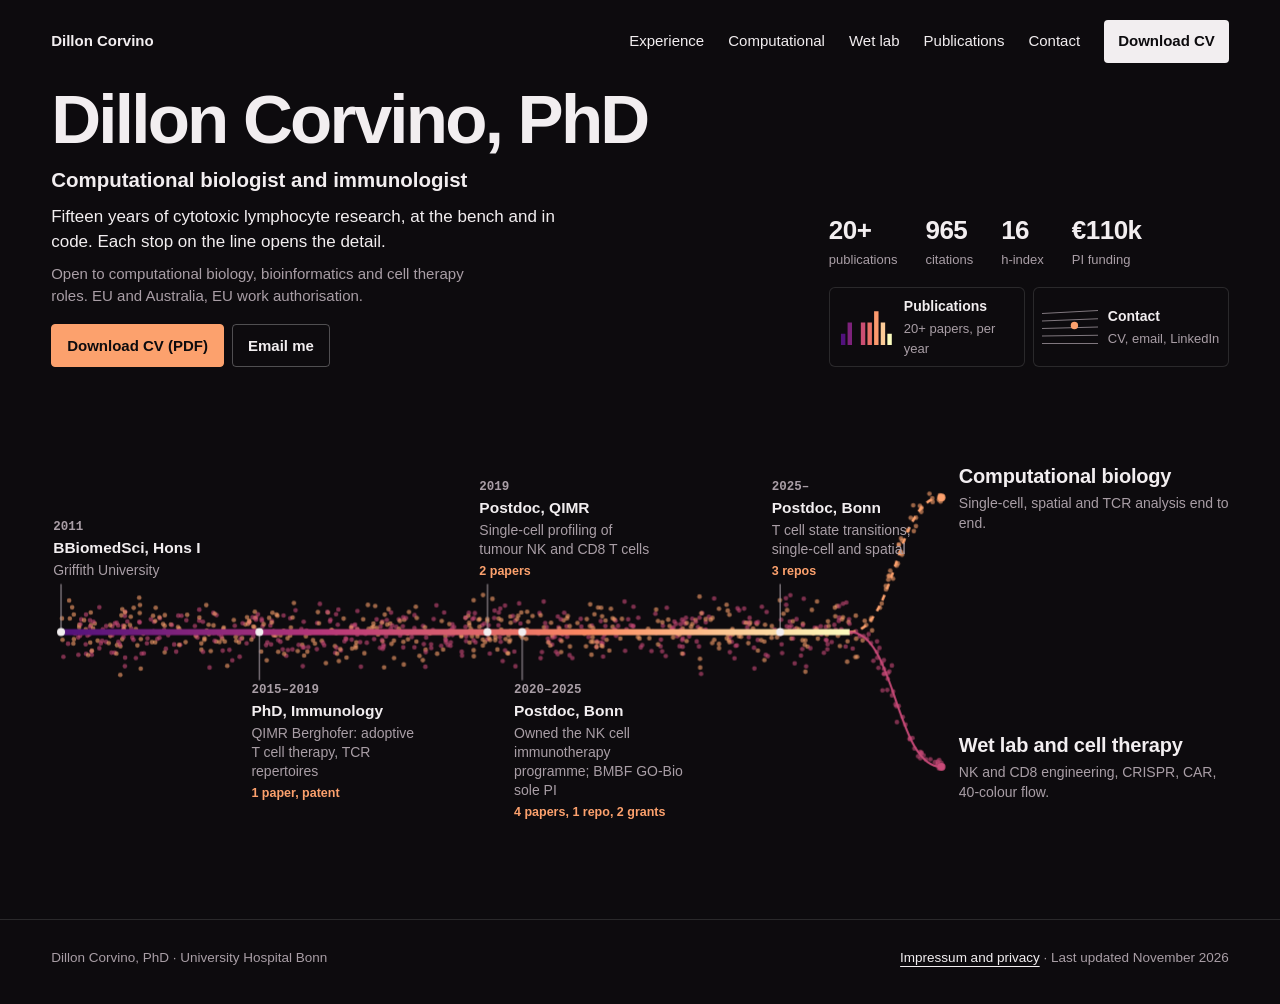
==== commit 88b0b833: "New landing page: career trajectory with two branches, shared styles and scripts Black + magma, dark" ====
--- a/index.html
+++ b/index.html
@@ -1,2169 +1,74 @@
-<!DOCTYPE html>
+<!doctype html>
 <html lang="en">
 <head>
-  <meta charset="UTF-8">
-  <meta name="viewport" content="width=device-width, initial-scale=1.0">
-  <meta name="color-scheme" content="light dark">
-  <title>Dillon Corvino, PhD — Immunologist</title>
-  <meta name="description" content="Postdoctoral immunologist specialising in T cell and NK cell biology, single-cell multi-omics, and translational immuno-oncology. University Hospital Bonn, Germany.">
-
+  <meta charset="utf-8">
+  <meta name="viewport" content="width=device-width, initial-scale=1">
+  <meta http-equiv="Content-Security-Policy" content="default-src 'self'; script-src 'self'; style-src 'self'; img-src 'self' data:; font-src 'self'; connect-src 'self'; base-uri 'self'; form-action 'none'; object-src 'none'">
+  <meta name="referrer" content="strict-origin-when-cross-origin">
+  <title>Dillon Corvino, PhD · Computational biologist and immunologist</title>
+  <meta name="description" content="Computational biologist and immunologist. Single-cell, spatial and TCR analysis end to end, with wet-lab NK and CD8 T cell expertise behind it. Bonn, Germany.">
   <link rel="canonical" href="https://dilloncorvino.com/">
   <link rel="icon" type="image/svg+xml" href="favicon.svg">
-
+  <meta name="theme-color" content="#0d0b0e">
   <meta property="og:type" content="profile">
-  <meta property="og:title" content="Dillon Corvino, PhD — Immunologist">
-  <meta property="og:description" content="Postdoctoral immunologist specialising in T cell and NK cell biology, single-cell multi-omics, and translational immuno-oncology. University Hospital Bonn, Germany.">
+  <meta property="og:title" content="Dillon Corvino, PhD · Computational biologist and immunologist">
+  <meta property="og:description" content="Single-cell, spatial and TCR analysis end to end, with wet-lab NK and CD8 T cell expertise behind it.">
   <meta property="og:url" content="https://dilloncorvino.com/">
   <meta property="og:image" content="https://dilloncorvino.com/og.jpg">
   <meta property="og:image:width" content="1200">
   <meta property="og:image:height" content="630">
   <meta property="og:image:alt" content="Dillon Corvino">
-  <meta property="profile:first_name" content="Dillon">
-  <meta property="profile:last_name" content="Corvino">
-
   <meta name="twitter:card" content="summary_large_image">
-  <meta name="twitter:title" content="Dillon Corvino, PhD — Immunologist">
-  <meta name="twitter:description" content="Postdoctoral immunologist specialising in T cell and NK cell biology, single-cell multi-omics, and translational immuno-oncology.">
-  <meta name="twitter:image" content="https://dilloncorvino.com/og.jpg">
-
-  <!-- Self-hosted fonts (no external dependency; GitHub Pages friendly) -->
-  <style id="fonts">
-  /* vietnamese */
-  @font-face {
-    font-family: 'Fraunces';
-    font-style: italic;
-    font-weight: 300;
-    font-display: swap;
-    src: url(fonts/fraunces-0.woff2) format('woff2');
-    unicode-range: U+0102-0103, U+0110-0111, U+0128-0129, U+0168-0169, U+01A0-01A1, U+01AF-01B0, U+0300-0301, U+0303-0304, U+0308-0309, U+0323, U+0329, U+1EA0-1EF9, U+20AB;
-  }
-  /* latin-ext */
-  @font-face {
-    font-family: 'Fraunces';
-    font-style: italic;
-    font-weight: 300;
-    font-display: swap;
-    src: url(fonts/fraunces-1.woff2) format('woff2');
-    unicode-range: U+0100-02BA, U+02BD-02C5, U+02C7-02CC, U+02CE-02D7, U+02DD-02FF, U+0304, U+0308, U+0329, U+1D00-1DBF, U+1E00-1E9F, U+1EF2-1EFF, U+2020, U+20A0-20AB, U+20AD-20C0, U+2113, U+2C60-2C7F, U+A720-A7FF;
-  }
-  /* latin */
-  @font-face {
-    font-family: 'Fraunces';
-    font-style: italic;
-    font-weight: 300;
-    font-display: swap;
-    src: url(fonts/fraunces-2.woff2) format('woff2');
-    unicode-range: U+0000-00FF, U+0131, U+0152-0153, U+02BB-02BC, U+02C6, U+02DA, U+02DC, U+0304, U+0308, U+0329, U+2000-206F, U+20AC, U+2122, U+2191, U+2193, U+2212, U+2215, U+FEFF, U+FFFD;
-  }
-  /* vietnamese */
-  @font-face {
-    font-family: 'Fraunces';
-    font-style: italic;
-    font-weight: 400;
-    font-display: swap;
-    src: url(fonts/fraunces-0.woff2) format('woff2');
-    unicode-range: U+0102-0103, U+0110-0111, U+0128-0129, U+0168-0169, U+01A0-01A1, U+01AF-01B0, U+0300-0301, U+0303-0304, U+0308-0309, U+0323, U+0329, U+1EA0-1EF9, U+20AB;
-  }
-  /* latin-ext */
-  @font-face {
-    font-family: 'Fraunces';
-    font-style: italic;
-    font-weight: 400;
-    font-display: swap;
-    src: url(fonts/fraunces-1.woff2) format('woff2');
-    unicode-range: U+0100-02BA, U+02BD-02C5, U+02C7-02CC, U+02CE-02D7, U+02DD-02FF, U+0304, U+0308, U+0329, U+1D00-1DBF, U+1E00-1E9F, U+1EF2-1EFF, U+2020, U+20A0-20AB, U+20AD-20C0, U+2113, U+2C60-2C7F, U+A720-A7FF;
-  }
-  /* latin */
-  @font-face {
-    font-family: 'Fraunces';
-    font-style: italic;
-    font-weight: 400;
-    font-display: swap;
-    src: url(fonts/fraunces-2.woff2) format('woff2');
-    unicode-range: U+0000-00FF, U+0131, U+0152-0153, U+02BB-02BC, U+02C6, U+02DA, U+02DC, U+0304, U+0308, U+0329, U+2000-206F, U+20AC, U+2122, U+2191, U+2193, U+2212, U+2215, U+FEFF, U+FFFD;
-  }
-  /* vietnamese */
-  @font-face {
-    font-family: 'Fraunces';
-    font-style: normal;
-    font-weight: 300;
-    font-display: swap;
-    src: url(fonts/fraunces-3.woff2) format('woff2');
-    unicode-range: U+0102-0103, U+0110-0111, U+0128-0129, U+0168-0169, U+01A0-01A1, U+01AF-01B0, U+0300-0301, U+0303-0304, U+0308-0309, U+0323, U+0329, U+1EA0-1EF9, U+20AB;
-  }
-  /* latin-ext */
-  @font-face {
-    font-family: 'Fraunces';
-    font-style: normal;
-    font-weight: 300;
-    font-display: swap;
-    src: url(fonts/fraunces-4.woff2) format('woff2');
-    unicode-range: U+0100-02BA, U+02BD-02C5, U+02C7-02CC, U+02CE-02D7, U+02DD-02FF, U+0304, U+0308, U+0329, U+1D00-1DBF, U+1E00-1E9F, U+1EF2-1EFF, U+2020, U+20A0-20AB, U+20AD-20C0, U+2113, U+2C60-2C7F, U+A720-A7FF;
-  }
-  /* latin */
-  @font-face {
-    font-family: 'Fraunces';
-    font-style: normal;
-    font-weight: 300;
-    font-display: swap;
-    src: url(fonts/fraunces-5.woff2) format('woff2');
-    unicode-range: U+0000-00FF, U+0131, U+0152-0153, U+02BB-02BC, U+02C6, U+02DA, U+02DC, U+0304, U+0308, U+0329, U+2000-206F, U+20AC, U+2122, U+2191, U+2193, U+2212, U+2215, U+FEFF, U+FFFD;
-  }
-  /* vietnamese */
-  @font-face {
-    font-family: 'Fraunces';
-    font-style: normal;
-    font-weight: 400;
-    font-display: swap;
-    src: url(fonts/fraunces-3.woff2) format('woff2');
-    unicode-range: U+0102-0103, U+0110-0111, U+0128-0129, U+0168-0169, U+01A0-01A1, U+01AF-01B0, U+0300-0301, U+0303-0304, U+0308-0309, U+0323, U+0329, U+1EA0-1EF9, U+20AB;
-  }
-  /* latin-ext */
-  @font-face {
-    font-family: 'Fraunces';
-    font-style: normal;
-    font-weight: 400;
-    font-display: swap;
-    src: url(fonts/fraunces-4.woff2) format('woff2');
-    unicode-range: U+0100-02BA, U+02BD-02C5, U+02C7-02CC, U+02CE-02D7, U+02DD-02FF, U+0304, U+0308, U+0329, U+1D00-1DBF, U+1E00-1E9F, U+1EF2-1EFF, U+2020, U+20A0-20AB, U+20AD-20C0, U+2113, U+2C60-2C7F, U+A720-A7FF;
-  }
-  /* latin */
-  @font-face {
-    font-family: 'Fraunces';
-    font-style: normal;
-    font-weight: 400;
-    font-display: swap;
-    src: url(fonts/fraunces-5.woff2) format('woff2');
-    unicode-range: U+0000-00FF, U+0131, U+0152-0153, U+02BB-02BC, U+02C6, U+02DA, U+02DC, U+0304, U+0308, U+0329, U+2000-206F, U+20AC, U+2122, U+2191, U+2193, U+2212, U+2215, U+FEFF, U+FFFD;
-  }
-  /* latin-ext — variable font, wght axis 400–700 */
-  @font-face {
-    font-family: 'Instrument Sans';
-    font-style: normal;
-    font-weight: 400 700;
-    font-stretch: 100%;
-    font-display: swap;
-    src: url(fonts/instrumentsans-6.woff2) format('woff2');
-    unicode-range: U+0100-02BA, U+02BD-02C5, U+02C7-02CC, U+02CE-02D7, U+02DD-02FF, U+0304, U+0308, U+0329, U+1D00-1DBF, U+1E00-1E9F, U+1EF2-1EFF, U+2020, U+20A0-20AB, U+20AD-20C0, U+2113, U+2C60-2C7F, U+A720-A7FF;
-  }
-  /* latin */
-  @font-face {
-    font-family: 'Instrument Sans';
-    font-style: normal;
-    font-weight: 400 700;
-    font-stretch: 100%;
-    font-display: swap;
-    src: url(fonts/instrumentsans-7.woff2) format('woff2');
-    unicode-range: U+0000-00FF, U+0131, U+0152-0153, U+02BB-02BC, U+02C6, U+02DA, U+02DC, U+0304, U+0308, U+0329, U+2000-206F, U+20AC, U+2122, U+2191, U+2193, U+2212, U+2215, U+FEFF, U+FFFD;
-  }
-  </style>
-
-  <noscript><style>.reveal { opacity: 1 !important; transform: none !important; transition: none !important; }</style></noscript>
-
-  <script type="application/ld+json">
-  {
-    "@context": "https://schema.org",
-    "@type": "Person",
-    "name": "Dillon Corvino",
-    "honorificSuffix": "PhD",
-    "url": "https://dilloncorvino.com/",
-    "image": "https://dilloncorvino.com/photo.jpg",
-    "email": "dilloncorvino@me.com",
-    "jobTitle": "Postdoctoral Researcher",
-    "worksFor": {
-      "@type": "Organization",
-      "name": "University Hospital Bonn"
-    },
-    "knowsAbout": ["T cell biology", "NK cell biology", "single-cell multi-omics", "immuno-oncology", "CRISPR"],
-    "sameAs": [
-      "https://scholar.google.com/citations?user=1-fxfDkAAAAJ",
-      "https://orcid.org/0000-0003-0683-1369",
-      "https://www.linkedin.com/in/dillon-corvino-8b9320ab/",
-      "https://github.com/Eomesodermin"
-    ]
-  }
-  </script>
-
-  <style>
-    *, *::before, *::after { box-sizing: border-box; margin: 0; padding: 0; }
-
-    :root {
-      --bg:      #f5f4f0;
-      --surface: #ffffff;
-      --text:    #141412;
-      --muted:   #6b6860;
-      --muted-strong: #4a4740;
-      --subtle:  #6e6c67;
-      --accent:  #1d3d7a;
-      --accent-rgb: 29,61,122;
-      --accent-hover: #162e5e;
-      --on-accent: #fff;
-      --bg-rgb:  245,244,240;
-      --border:  #dddbd5;
-      /* muted blue-grey from the cell palette, reused as button tint + border */
-      --btn-tint: 146,157,187;
-      /* centred content width for the nav and hero on large viewports */
-      --shell:   1200px;
-      --wl:      #1d3d7a;   /* pill fills (white text) */
-      --cp:      #1f7a8c;
-      --ld:      #6f5a99;
-      --wl-t:    #1d3d7a;   /* label / outline text */
-      --cp-t:    #1f7a8c;
-      --ld-t:    #6f5a99;
-      --im:      #a8552f;
-      --im-t:    #a8552f;
-      --serif:   'Fraunces', Georgia, serif;
-      --sans:    'Instrument Sans', system-ui, sans-serif;
-      --nav-h:   64px;
-    }
-
-    @media screen and (prefers-color-scheme: dark) {
-      :root {
-        --bg:      #121316;
-        --surface: #1a1c21;
-        --text:    #ecebe6;
-        --muted:   #a8a59d;
-        --muted-strong: #c9c6be;
-        --subtle:  #a09d95;
-        --accent:  #8fb0ee;
-        --accent-rgb: 143,176,238;
-        --accent-hover: #adc6f4;
-        --on-accent: #0d1b33;
-        --bg-rgb:  18,19,22;
-        --border:  #2d3038;
-        --wl-t: #8fb0ee;
-        --cp-t: #5fc3d6;
-        --ld-t: #b9a8e3;
-        --im-t: #e3a483;
-      }
-      #contact { border-top: 1px solid var(--border); }
-    }
-
-    html { scroll-behavior: smooth; }
-
-    body {
-      background: var(--bg);
-      color: var(--text);
-      font-family: var(--sans);
-      font-size: 16px;
-      line-height: 1.6;
-      -webkit-font-smoothing: antialiased;
-    }
-
-    /* ── SKIP LINK ── */
-    .skip-link {
-      position: absolute;
-      top: -100%;
-      left: 1rem;
-      z-index: 200;
-      background: var(--accent);
-      color: var(--on-accent);
-      font-family: var(--sans);
-      font-size: 0.85rem;
-      font-weight: 600;
-      padding: 0.6rem 1.2rem;
-      border-radius: 4px;
-      text-decoration: none;
-      transition: top 0.1s;
-    }
-    .skip-link:focus { top: 1rem; }
-
-    /* ── NAV ── */
-    nav {
-      position: fixed;
-      inset: 0 0 auto 0;
-      z-index: 100;
-      height: var(--nav-h);
-      background: rgba(var(--bg-rgb),0.96);
-      backdrop-filter: blur(12px);
-      border-bottom: 1px solid var(--border);
-    }
-
-    /* bar stays full-bleed; contents centre to match the hero */
-    .nav-inner {
-      display: flex;
-      justify-content: space-between;
-      align-items: center;
-      height: 100%;
-      max-width: var(--shell);
-      margin: 0 auto;
-      padding: 0 3.5rem;
-    }
-
-    .nav-name {
-      font-family: var(--serif);
-      font-size: 1.05rem;
-      font-weight: 400;
-      color: var(--text);
-      text-decoration: none;
-      letter-spacing: -0.01em;
-    }
-
-    .nav-right {
-      display: flex;
-      align-items: center;
-      gap: 0.25rem;
-    }
-
-    .nav-links {
-      display: flex;
-      gap: 0.15rem;
-      list-style: none;
-    }
-
-    .nav-links a {
-      font-family: var(--sans);
-      font-size: 0.8rem;
-      font-weight: 500;
-      letter-spacing: 0.04em;
-      text-transform: uppercase;
-      color: var(--muted);
-      text-decoration: none;
-      padding: 0.4rem 0.8rem;
-      border-radius: 4px;
-      transition: color 0.15s, background 0.15s;
-    }
-
-    .nav-links a:hover { color: var(--text); background: var(--border); }
-    .nav-links a.active { color: var(--accent); }
-
-    .nav-cv {
-      font-family: var(--sans);
-      font-size: 0.78rem;
-      font-weight: 600;
-      letter-spacing: 0.04em;
-      text-transform: uppercase;
-      color: var(--on-accent);
-      background: var(--accent);
-      text-decoration: none;
-      padding: 0.4rem 1rem;
-      border-radius: 4px;
-      margin-left: 0.75rem;
-      transition: background 0.15s;
-      white-space: nowrap;
-    }
-
-    .nav-cv:hover { background: var(--accent-hover); }
-
-    /* ── HAMBURGER ── */
-    .nav-hamburger {
-      display: none;
-      flex-direction: column;
-      justify-content: center;
-      gap: 5px;
-      width: 36px;
-      height: 36px;
-      padding: 6px;
-      background: none;
-      border: none;
-      cursor: pointer;
-      border-radius: 4px;
-      margin-left: 0.5rem;
-      transition: background 0.15s;
-    }
-    .nav-hamburger:hover { background: var(--border); }
-    .nav-hamburger span {
-      display: block;
-      height: 2px;
-      background: var(--text);
-      border-radius: 2px;
-      transition: transform 0.25s, opacity 0.25s;
-    }
-    .nav-hamburger[aria-expanded="true"] span:nth-child(1) { transform: translateY(7px) rotate(45deg); }
-    .nav-hamburger[aria-expanded="true"] span:nth-child(2) { opacity: 0; }
-    .nav-hamburger[aria-expanded="true"] span:nth-child(3) { transform: translateY(-7px) rotate(-45deg); }
-
-    /* ── MOBILE DRAWER ── */
-    .mobile-drawer {
-      display: none;
-      position: fixed;
-      inset: var(--nav-h) 0 0 0;
-      z-index: 99;
-      background: rgba(var(--bg-rgb),0.98);
-      backdrop-filter: blur(16px);
-      flex-direction: column;
-      align-items: flex-start;
-      padding: 2rem 1.5rem;
-      gap: 0;
-      border-top: 1px solid var(--border);
-      opacity: 0;
-      transform: translateY(-8px);
-      transition: opacity 0.2s ease, transform 0.2s ease;
-      pointer-events: none;
-    }
-    .mobile-drawer { visibility: hidden; }
-    .mobile-drawer.open {
-      visibility: visible;
-      opacity: 1;
-      transform: none;
-      pointer-events: auto;
-    }
-    .mobile-drawer a {
-      font-family: var(--sans);
-      font-size: 1.1rem;
-      font-weight: 500;
-      letter-spacing: 0.03em;
-      color: var(--text);
-      text-decoration: none;
-      padding: 1rem 0;
-      border-bottom: 1px solid var(--border);
-      width: 100%;
-      transition: color 0.15s;
-    }
-    .mobile-drawer a:hover { color: var(--accent); }
-    .mobile-drawer .drawer-cv {
-      margin-top: 1.5rem;
-      font-weight: 600;
-      color: var(--accent);
-      border-bottom: none;
-    }
-
-    /* ── HERO ── */
-    /* #home stays full-bleed so the cell canvas covers the whole viewport;
-       only .hero-inner is constrained and centred. */
-    #home {
-      position: relative;
-      min-height: 100vh;
-      min-height: 100svh;
-      padding-top: var(--nav-h);
-    }
-
-    .hero-inner {
-      display: grid;
-      /* left column carries the 72px name and the four-button row on one line each */
-      grid-template-columns: 1.35fr 1fr;
-      max-width: var(--shell);
-      margin: 0 auto;
-      min-height: calc(100vh - var(--nav-h));
-      min-height: calc(100svh - var(--nav-h));
-    }
-
-    /* ambient immune-cell field — sits behind the hero text column */
-    #cell-field {
-      position: absolute;
-      inset: 0;
-      width: 100%;
-      height: 100%;
-      z-index: 0;
-      pointer-events: none;
-    }
-
-    .hero-left {
-      position: relative;
-      z-index: 1;
-      display: flex;
-      flex-direction: column;
-      justify-content: center;
-      /* left pad matches .nav-inner so the name lines up under the nav name */
-      padding: 5rem 2.5rem 5rem 3.5rem;
-    }
-
-    .hero-eyebrow {
-      display: inline-flex;
-      align-items: center;
-      gap: 0.65rem;
-      font-family: var(--sans);
-      font-size: 0.75rem;
-      font-weight: 600;
-      letter-spacing: 0.1em;
-      text-transform: uppercase;
-      color: var(--accent);
-      text-shadow: 0 0 8px var(--bg), 0 0 14px var(--bg);
-      margin-bottom: 1.75rem;
-    }
-
-    .hero-eyebrow::before {
-      content: '';
-      display: block;
-      width: 28px;
-      height: 2px;
-      background: var(--accent);
-      flex-shrink: 0;
-    }
-
-    h1.hero-name {
-      font-family: var(--serif);
-      font-size: clamp(3rem, 5vw, 4.5rem);
-      font-weight: 300;
-      line-height: 1.05;
-      letter-spacing: -0.03em;
-      margin-bottom: 0.5rem;
-    }
-
-    h1.hero-name em {
-      font-style: italic;
-      color: var(--muted);
-    }
-
-    .hero-sub {
-      font-size: 0.92rem;
-      color: var(--muted);
-      letter-spacing: 0.01em;
-      margin-bottom: 2.25rem;
-      line-height: 1.5;
-    }
-
-    .hero-bio {
-      font-size: 1.05rem;
-      line-height: 1.85;
-      color: var(--text);
-      max-width: 530px;
-      margin-bottom: 0.85rem;
-    }
-
-    .hero-open {
-      font-size: 0.88rem;
-      color: var(--accent);
-      font-weight: 500;
-      margin-bottom: 2.5rem;
-      display: flex;
-      align-items: center;
-      gap: 0.5rem;
-    }
-
-    .hero-open::before {
-      content: '';
-      display: inline-block;
-      width: 8px;
-      height: 8px;
-      border-radius: 50%;
-      background: #22a05a;
-      flex-shrink: 0;
-    }
-
-    .hero-actions {
-      display: flex;
-      gap: 0.75rem;
-      flex-wrap: wrap;
-      align-items: center;
-    }
-
-    .btn-primary {
-      font-family: var(--sans);
-      font-size: 0.82rem;
-      font-weight: 700;
-      letter-spacing: 0.04em;
-      text-transform: uppercase;
-      color: var(--on-accent);
-      background: var(--accent);
-      text-decoration: none;
-      padding: 0.7rem 1.4rem;
-      border: 2px solid var(--accent);
-      border-radius: 4px;
-      transition: background 0.15s, border-color 0.15s, transform 0.15s, box-shadow 0.15s;
-      display: inline-flex;
-      align-items: center;
-      gap: 0.4rem;
-    }
-
-    .btn-primary:hover {
-      background: var(--accent-hover);
-      border-color: var(--accent-hover);
-      transform: translateY(-2px);
-      box-shadow: 0 4px 12px rgba(var(--accent-rgb),0.32);
-    }
-
-    .btn-primary:active { transform: translateY(0); box-shadow: inset 0 1px 3px rgba(0,0,0,0.3); }
-
-    .btn-ghost {
-      font-family: var(--sans);
-      font-size: 0.82rem;
-      font-weight: 700;
-      letter-spacing: 0.04em;
-      text-transform: uppercase;
-      color: var(--muted-strong);
-      text-decoration: none;
-      padding: 0.7rem 1.1rem;
-      border: 2px solid rgba(var(--btn-tint), 0.7);
-      border-radius: 4px;
-      background-color: rgba(var(--btn-tint), 0.25);
-      transition: color 0.15s, border-color 0.15s, background-color 0.15s, transform 0.15s;
-      display: inline-flex;
-      align-items: center;
-      gap: 0.4rem;
-    }
-
-    .btn-ghost:hover {
-      color: var(--text);
-      border-color: var(--accent);
-      background-color: rgba(var(--btn-tint), 0.45);
-      transform: translateY(-2px);
-    }
-
-    .btn-ghost:active { transform: translateY(0); }
-
-    /* ── HERO RIGHT ── */
-    .hero-right {
-      position: relative;
-      z-index: 1;
-      display: flex;
-      flex-direction: column;
-      align-items: center;
-      justify-content: center;
-      gap: 2rem;
-      padding: 5rem 3.5rem;
-    }
-
-    .photo-frame {
-      width: 185px;
-      height: 185px;
-      border-radius: 50%;
-      overflow: hidden;
-      border: 3px solid var(--surface);
-      box-shadow: 0 8px 34px rgba(20,20,18,0.16);
-      flex-shrink: 0;
-      transition: box-shadow 0.3s;
-      will-change: transform;
-    }
-
-    .photo-frame img {
-      width: 100%;
-      height: 100%;
-      object-fit: cover;
-      object-position: center 10%;
-    }
-
-    .stats-grid {
-      display: grid;
-      grid-template-columns: 1fr 1fr;
-      gap: 1px;
-      background: var(--border);
-      border: 1px solid var(--border);
-      border-radius: 8px;
-      overflow: hidden;
-      width: 100%;
-      max-width: 280px;
-      box-shadow: 0 6px 28px rgba(20,20,18,0.10);
-    }
-
-    .stat {
-      background: var(--surface);
-      padding: 1.25rem 1rem;
-      text-align: center;
-    }
-
-    .stat-n {
-      font-family: var(--serif);
-      font-size: 2rem;
-      font-weight: 400;
-      line-height: 1;
-      color: var(--accent);
-      margin-bottom: 0.35rem;
-    }
-
-    .stat-l {
-      font-family: var(--sans);
-      font-size: 0.65rem;
-      font-weight: 600;
-      letter-spacing: 0.09em;
-      text-transform: uppercase;
-      color: var(--subtle);
-    }
-
-    .hero-meta {
-      width: 100%;
-      max-width: 280px;
-      display: flex;
-      flex-direction: column;
-      gap: 0;
-    }
-
-    .meta-row {
-      display: flex;
-      flex-direction: column;
-      padding: 0.75rem 0;
-      border-bottom: 1px solid var(--border);
-      gap: 0.15rem;
-    }
-
-    .meta-row:last-child { border-bottom: none; }
-
-    .meta-label {
-      font-size: 0.65rem;
-      font-weight: 600;
-      letter-spacing: 0.1em;
-      text-transform: uppercase;
-      color: var(--subtle);
-    }
-
-    .meta-value {
-      font-size: 0.88rem;
-      color: var(--text);
-      line-height: 1.4;
-    }
-
-    .meta-value a { color: var(--accent); text-decoration: none; }
-    .meta-value a:hover { text-decoration: underline; }
-
-    /* ── SECTION SHELL ── */
-    .section-wrap {
-      max-width: 1060px;
-      margin: 0 auto;
-      padding: 7rem 3.5rem;
-    }
-
-    .section-header {
-      display: flex;
-      align-items: center;
-      gap: 1.25rem;
-      margin-bottom: 4rem;
-    }
-
-    .section-num {
-      font-family: var(--sans);
-      font-size: 0.68rem;
-      font-weight: 700;
-      letter-spacing: 0.12em;
-      text-transform: uppercase;
-      color: var(--accent);
-      background: rgba(var(--accent-rgb),0.08);
-      padding: 0.28rem 0.6rem;
-      border-radius: 3px;
-    }
-
-    .section-title {
-      font-family: var(--serif);
-      font-size: 2.4rem;
-      font-weight: 300;
-      letter-spacing: -0.03em;
-      line-height: 1;
-    }
-
-    /* ── RESEARCH ── */
-    #expertise { background: var(--bg); }
-
-    /* chip clouds — used by core-expertise */
-    .chip-row {
-      display: flex;
-      flex-wrap: wrap;
-      gap: 0.45rem;
-      margin-top: auto;
-      justify-content: center;
-    }
-
-    .chip {
-      font-family: var(--sans);
-      font-size: 0.72rem;
-      font-weight: 500;
-      color: var(--accent);
-      background: rgba(var(--accent-rgb),0.06);
-      border: 1px solid rgba(var(--accent-rgb),0.12);
-      padding: 0.3rem 0.7rem;
-      border-radius: 100px;
-      line-height: 1.3;
-      white-space: nowrap;
-    }
-
-    /* ── SKILLS ── */
-    .skills-section {
-      margin-top: 0;
-    }
-
-    .skills-header {
-      font-family: var(--sans);
-      font-size: 0.72rem;
-      font-weight: 700;
-      letter-spacing: 0.1em;
-      text-transform: uppercase;
-      color: var(--muted);
-      margin-bottom: 1.25rem;
-      padding-bottom: 0.75rem;
-      border-bottom: 1px solid var(--border);
-    }
-
-    .skills-grid {
-      display: flex;
-      flex-direction: column;
-      margin-bottom: 2.5rem;
-    }
-
-    .skill-tier {
-      padding: 1.5rem 0;
-      border-bottom: 1px solid var(--border);
-    }
-    .skill-tier:first-child { padding-top: 0.5rem; }
-    .skill-tier:last-child { border-bottom: none; padding-bottom: 0; }
-
-    .skill-cat {
-      font-family: var(--sans);
-      font-size: 0.74rem;
-      font-weight: 700;
-      letter-spacing: 0.08em;
-      text-transform: uppercase;
-      display: block;
-      margin-bottom: 0.95rem;
-    }
-
-    .skill-sig {
-      display: flex;
-      flex-wrap: wrap;
-      gap: 0.5rem;
-      margin-bottom: 0.65rem;
-    }
-
-    .skill-sub {
-      display: flex;
-      flex-wrap: wrap;
-      gap: 0.45rem;
-    }
-
-    .s-pill {
-      font-family: var(--sans);
-      border-radius: 100px;
-      line-height: 1.3;
-      transition: transform 0.15s, box-shadow 0.15s, border-color 0.15s;
-    }
-    .s-pill.sig {
-      font-size: 0.86rem;
-      font-weight: 600;
-      color: #fff;
-      padding: 0.44rem 0.95rem;
-    }
-    .s-pill.sub {
-      font-size: 0.74rem;
-      font-weight: 500;
-      padding: 0.34rem 0.72rem;
-      border: 1px solid;
-    }
-
-    /* per-section colour coding */
-    .tier-wl .skill-cat { color: var(--wl-t); }
-    .tier-wl .s-pill.sig { background: var(--wl); }
-    .tier-wl .s-pill.sub { color: var(--wl-t); background: rgba(var(--accent-rgb),0.06); border-color: rgba(var(--accent-rgb),0.16); }
-    .tier-cp .skill-cat { color: var(--cp-t); }
-    .tier-cp .s-pill.sig { background: var(--cp); }
-    .tier-cp .s-pill.sub { color: var(--cp-t); background: rgba(31,122,140,0.07); border-color: rgba(31,122,140,0.18); }
-    .tier-im .skill-cat { color: var(--im-t); }
-    .tier-im .s-pill.sig { background: var(--im); }
-    .tier-im .s-pill.sub { color: var(--im-t); background: rgba(168,85,47,0.07); border-color: rgba(168,85,47,0.2); }
-    .tier-ld .skill-cat { color: var(--ld-t); }
-    .tier-ld .s-pill.sig { background: var(--ld); }
-    .tier-ld .s-pill.sub { color: var(--ld-t); background: rgba(111,90,153,0.07); border-color: rgba(111,90,153,0.18); }
-
-    .s-pill.sig:hover { transform: translateY(-1px); box-shadow: 0 3px 12px rgba(20,20,18,0.14); }
-    .s-pill.sub:hover { transform: translateY(-1px); }
-
-    .tags {
-      display: flex;
-      flex-wrap: wrap;
-      gap: 0.5rem;
-    }
-
-    .tag {
-      font-family: var(--sans);
-      font-size: 0.72rem;
-      font-weight: 500;
-      color: var(--muted);
-      background: var(--surface);
-      border: 1px solid var(--border);
-      padding: 0.35rem 0.8rem;
-      border-radius: 100px;
-    }
-
-    /* ── PUBLICATIONS ── */
-    #publications {
-      background: var(--surface);
-      border-top: 1px solid var(--border);
-      border-bottom: 1px solid var(--border);
-    }
-
-    .pub-meta {
-      font-size: 0.9rem;
-      color: var(--muted);
-      margin-bottom: 3rem;
-      padding-bottom: 2rem;
-      border-bottom: 1px solid var(--border);
-      line-height: 1.7;
-    }
-
-    .pub-meta a { color: var(--accent); text-decoration: none; font-weight: 500; }
-    .pub-meta a:hover { text-decoration: underline; }
-
-    .pub-year-label {
-      font-family: var(--sans);
-      font-size: 0.7rem;
-      font-weight: 700;
-      letter-spacing: 0.1em;
-      text-transform: uppercase;
-      color: var(--accent);
-      background: rgba(var(--accent-rgb),0.07);
-      display: inline-block;
-      padding: 0.28rem 0.7rem;
-      border-radius: 3px;
-      margin: 2.5rem 0 1.25rem;
-    }
-
-    .pub-year-label:first-of-type { margin-top: 0; }
-
-    .pub-row {
-      display: grid;
-      grid-template-columns: 1fr auto;
-      gap: 2rem;
-      align-items: start;
-      padding: 1.4rem 0;
-      border-bottom: 1px solid var(--border);
-    }
-
-    .pub-row:last-child { border-bottom: none; }
-
-    .pub-authors {
-      font-size: 0.82rem;
-      color: var(--subtle);
-      margin-bottom: 0.3rem;
-      line-height: 1.5;
-    }
-
-    .pub-authors strong { color: var(--text); font-weight: 600; }
-
-    .pub-title {
-      font-family: var(--serif);
-      font-size: 1.05rem;
-      font-weight: 400;
-      line-height: 1.5;
-      color: var(--text);
-      margin-bottom: 0.3rem;
-    }
-
-    .pub-venue {
-      font-size: 0.82rem;
-      color: var(--muted);
-      font-style: italic;
-    }
-
-    .pub-doi {
-      font-family: var(--sans);
-      font-size: 0.7rem;
-      font-weight: 600;
-      letter-spacing: 0.05em;
-      text-transform: uppercase;
-      color: var(--accent);
-      text-decoration: none;
-      white-space: nowrap;
-      padding: 0.42rem 0.85rem;
-      border: 1px solid rgba(var(--accent-rgb),0.25);
-      border-radius: 4px;
-      transition: background 0.15s, color 0.15s, border-color 0.15s;
-      margin-top: 0.1rem;
-      display: inline-block;
-    }
-
-    .pub-doi:hover { background: var(--accent); color: var(--on-accent); border-color: var(--accent); }
-
-
-    /* ── EXPERIENCE ── */
-    #experience { background: var(--bg); }
-    .journey-intro { font-size: 0.98rem; color: var(--muted); max-width: 60ch; margin: -1.5rem 0 2.5rem; line-height: 1.65; }
-    .journey { list-style: none; position: relative; }
-    .journey::before { content: ""; position: absolute; top: 0.6rem; bottom: 0.6rem; left: 50%; width: 2px; margin-left: -1px; background: var(--border); }
-    .stage { display: grid; grid-template-columns: 1fr 2.5rem 1fr; padding-bottom: 2.4rem; position: relative; }
-    .stage:last-child { padding-bottom: 0; }
-    .jn-when { padding: 0.25rem 0 0; font-size: 0.8rem; font-weight: 600; letter-spacing: 0.04em; color: var(--accent); }
-    .jn-dot { grid-column: 2; grid-row: 1; justify-self: center; margin-top: 0.4rem; width: 12px; height: 12px; border-radius: 50%; background: var(--accent); box-shadow: 0 0 0 4px var(--bg); position: relative; z-index: 1; }
-    .stage:nth-child(odd) .jn-card { grid-column: 3; grid-row: 1; padding-left: 1.1rem; }
-    .stage:nth-child(odd) .jn-when { grid-column: 1; grid-row: 1; text-align: right; padding-right: 1.1rem; }
-    .stage:nth-child(even) .jn-card { grid-column: 1; grid-row: 1; padding-right: 1.1rem; text-align: right; }
-    .stage:nth-child(even) .jn-when { grid-column: 3; grid-row: 1; text-align: left; padding-left: 1.1rem; }
-    .stage:nth-child(even) .jn-links { justify-content: flex-end; }
-    .stage:nth-child(even) .jn-desc { margin-left: auto; }
-    .jn-card h3 { font-family: var(--serif); font-size: 1.25rem; font-weight: 400; margin-bottom: 0.15rem; }
-    .jn-org { font-size: 0.86rem; color: var(--muted); margin-bottom: 0.5rem; }
-    .jn-desc { font-size: 0.92rem; line-height: 1.65; color: var(--muted-strong); max-width: 62ch; }
-    .jn-links { list-style: none; display: flex; flex-wrap: wrap; gap: 0.5rem; margin-top: 0.9rem; }
-    .jn-chip {
-      display: inline-flex; align-items: center; gap: 0.5rem; min-height: 34px;
-      padding: 0.3rem 0.75rem; border: 1px solid var(--border); border-radius: 999px;
-      background: var(--surface); color: var(--text); font-size: 0.78rem; line-height: 1.3; text-decoration: none;
-      transition: border-color 0.15s, background 0.15s;
-    }
-    a.jn-chip:hover { border-color: var(--accent); }
-    .jn-chip b { font-size: 0.62rem; font-weight: 700; letter-spacing: 0.08em; text-transform: uppercase; color: var(--accent); }
-    .jn-chip.static { background: transparent; color: var(--muted-strong); }
-    /* life events: quieter, hollow dot, serif italic */
-    .stage.life .jn-dot { width: 16px; height: 16px; margin-top: 0.3rem; background: var(--bg); border: 3px solid var(--accent); }
-    .stage.life .jn-when { color: var(--muted); }
-    .stage.life .jn-card h3 { font-style: italic; font-size: 1.1rem; }
-    .stage.life .jn-desc { font-style: italic; }
-
-    /* ── CODE & DATA ── */
-    #code { background: var(--surface); border-top: 1px solid var(--border); }
-    #code[hidden] { display: none; }
-    .code-intro { font-size: 0.95rem; color: var(--muted); margin: -2rem 0 2.5rem; }
-    .code-intro a { color: var(--accent); text-decoration: none; font-weight: 500; }
-    .code-intro a:hover { text-decoration: underline; }
-    .code-sub { font-family: var(--sans); font-size: 0.72rem; font-weight: 700; letter-spacing: 0.1em; text-transform: uppercase; color: var(--muted); margin: 0 0 0.25rem; }
-    .code-sub[hidden] { display: none; }
-    .paper-code { margin-bottom: 3rem; }
-    .pc-row { display: grid; grid-template-columns: 4.5rem 1fr auto; gap: 1.25rem; align-items: baseline; padding: 1.1rem 0; border-top: 1px solid var(--border); }
-    .pc-row:last-child { border-bottom: 1px solid var(--border); }
-    .pc-year { font-family: var(--serif); font-size: 1.6rem; line-height: 1; color: var(--accent); }
-    .pc-cite { font-family: var(--serif); font-size: 1.1rem; line-height: 1.3; }
-    .pc-cite i { font-family: var(--sans); font-size: 0.85rem; color: var(--muted); margin-left: 0.4rem; }
-    .pc-meta { display: flex; flex-wrap: wrap; align-items: center; gap: 0.2rem 0.9rem; }
-    .repo-link { display: inline-flex; align-items: center; gap: 0.6rem; margin-top: 0.35rem; font-family: ui-monospace, 'SF Mono', Menlo, Consolas, monospace; font-size: 0.8rem; color: var(--accent); text-decoration: none; word-break: break-all; }
-    .repo-link:hover { text-decoration: underline; }
-    .lang { font-family: var(--sans); font-size: 0.72rem; color: var(--subtle); white-space: nowrap; }
-    .lang::before { content: ""; display: inline-block; width: 8px; height: 8px; border-radius: 50%; background: var(--subtle); margin-right: 0.35rem; }
-    .lang.R::before { background: #276dc3; } .lang.Python::before { background: #3572a5; }
-    .pc-row .pub-doi { align-self: center; }
-    .tool-code { display: grid; grid-template-columns: 1fr 1fr; column-gap: 2.5rem; }
-    .tc-item { padding: 1rem 0; border-top: 1px solid var(--border); display: flex; flex-direction: column; gap: 0.15rem; }
-    .tc-item p { font-size: 0.86rem; line-height: 1.55; color: var(--muted-strong); display: -webkit-box; -webkit-line-clamp: 3; -webkit-box-orient: vertical; overflow: hidden; }
-
-    /* ── PUBLICATION EXTRAS ── */
-    .pub-why { font-size: 0.82rem; line-height: 1.55; color: var(--muted-strong); margin-top: 0.4rem; }
-    .pub-why span { font-size: 0.65rem; font-weight: 700; letter-spacing: 0.08em; text-transform: uppercase; color: var(--accent); margin-right: 0.4rem; }
-    .pub-all { margin-top: 2rem; }
-    .pub-all a { font-size: 0.9rem; font-weight: 600; color: var(--accent); text-decoration: none; }
-    .pub-all a:hover { text-decoration: underline; }
-
-    /* ── CONTACT ── */
-    #contact { background: #141412; }
-
-    #contact .section-title { color: #fff; }
-    #contact .section-num { color: rgba(255,255,255,0.7); background: rgba(255,255,255,0.07); }
-
-    .contact-grid {
-      display: grid;
-      grid-template-columns: 1fr 1fr;
-      gap: 5rem;
-    }
-
-    .contact-intro {
-      font-size: 1.1rem;
-      line-height: 1.85;
-      color: rgba(255,255,255,0.75);
-    }
-
-    .contact-intro strong { color: rgba(255,255,255,0.85); font-weight: 500; }
-
-    .contact-list {
-      display: flex;
-      flex-direction: column;
-      gap: 1.5rem;
-    }
-
-    .c-row { display: flex; flex-direction: column; gap: 0.2rem; }
-
-    .c-label {
-      font-size: 0.68rem;
-      font-weight: 600;
-      letter-spacing: 0.1em;
-      text-transform: uppercase;
-      color: rgba(255,255,255,0.6);
-    }
-
-    .c-value { font-size: 0.97rem; color: rgba(255,255,255,0.8); }
-
-    .c-value a { color: #7da4e0; text-decoration: none; }
-    .c-value a:hover { text-decoration: underline; }
-
-    .contact-cv-block {
-      margin-top: 2.5rem;
-      padding-top: 2.5rem;
-      border-top: 1px solid rgba(255,255,255,0.1);
-    }
-
-    .btn-cv-contact {
-      display: inline-flex;
-      align-items: center;
-      gap: 0.5rem;
-      font-family: var(--sans);
-      font-size: 0.82rem;
-      font-weight: 600;
-      letter-spacing: 0.04em;
-      text-transform: uppercase;
-      color: #fff;
-      background: rgba(255,255,255,0.1);
-      border: 1px solid rgba(255,255,255,0.15);
-      text-decoration: none;
-      padding: 0.7rem 1.3rem;
-      border-radius: 4px;
-      transition: background 0.15s;
-    }
-
-    .btn-cv-contact:hover { background: rgba(255,255,255,0.18); }
-
-    /* ── FOOTER ── */
-    footer {
-      background: #0d0d0c;
-      padding: 1.5rem 3.5rem;
-      display: flex;
-      justify-content: space-between;
-      align-items: center;
-    }
-
-    footer a { color: inherit; text-decoration: underline; text-underline-offset: 2px; display: inline-block; padding: 0.7rem 0.2rem; }
-    footer p { font-size: 0.75rem; color: rgba(255,255,255,0.6); letter-spacing: 0.04em; }
-
-    /* ── REVEAL ── */
-    /* Default = visible. The entrance animation only plays when JS adds .in,
-       so no-JS, capture tools, and throttled previews all degrade to "just shown". */
-    @keyframes revealIn {
-      from { opacity: 0; transform: translateY(18px); }
-      to   { opacity: 1; transform: none; }
-    }
-    .reveal.in { animation: revealIn 0.6s cubic-bezier(0.22, 0.61, 0.36, 1) both; }
-    .d1.in { animation-delay: 0.08s; }
-    .d2.in { animation-delay: 0.16s; }
-    .d3.in { animation-delay: 0.24s; }
-    @media (max-width: 1100px) and (min-width: 861px) { .nav-links a { padding: 0.4rem 0.5rem; } .nav-inner { padding: 0 1.5rem; } }
-    @media (prefers-reduced-motion: reduce) {
-      .reveal.in { animation: none; }
-    }
-
-    /* ── SVG ICONS ── */
-    .icon { display: block; width: 100%; height: 100%; }
-
-    /* ── ANCHOR OFFSET (clear the fixed nav on jump-links) ── */
-    section[id] { scroll-margin-top: var(--nav-h); }
-
-    /* ── FOCUS VISIBLE (keyboard users) ── */
-    a:focus-visible,
-    button:focus-visible,
-    .btn-primary:focus-visible,
-    .btn-ghost:focus-visible,
-    .nav-cv:focus-visible,
-    .nav-links a:focus-visible,
-    .pub-doi:focus-visible {
-      outline: 2px solid var(--accent);
-      outline-offset: 3px;
-      border-radius: 3px;
-    }
-
-    /* ── PUBLICATION HIGHLIGHT ── */
-    .pub-row.featured {
-      position: relative;
-      background: var(--surface);
-      border: 1px solid var(--border);
-      border-left: 3px solid var(--accent);
-      border-radius: 6px;
-      padding: 1.1rem 1.25rem;
-      margin: 0.5rem 0;
-      box-shadow: 0 4px 20px rgba(20,20,18,0.05);
-    }
-    .pub-badges {
-      display: flex;
-      flex-wrap: wrap;
-      gap: 0.4rem;
-      margin-bottom: 0.5rem;
-    }
-    .pub-badge {
-      font-family: var(--sans);
-      font-size: 0.6rem;
-      font-weight: 600;
-      letter-spacing: 0.08em;
-      text-transform: uppercase;
-      color: var(--accent);
-      background: rgba(var(--accent-rgb),0.08);
-      padding: 0.2rem 0.55rem;
-      border-radius: 999px;
-      white-space: nowrap;
-    }
-    .pub-badge.role { color: var(--on-accent); background: var(--accent); }
-
-    /* ── COPY EMAIL BUTTON ── */
-    .copy-email {
-      font-family: var(--sans);
-      font-size: inherit;
-      color: var(--accent);
-      background: none;
-      border: none;
-      padding: 0;
-      cursor: pointer;
-      display: inline-flex;
-      align-items: center;
-      gap: 0.4rem;
-      text-decoration: none;
-    }
-    .copy-email:hover { text-decoration: underline; }
-    .copy-email svg { width: 13px; height: 13px; opacity: 0.65; flex-shrink: 0; }
-    .copy-feedback {
-      font-family: var(--sans);
-      font-size: 0.7rem;
-      font-weight: 600;
-      letter-spacing: 0.04em;
-      text-transform: uppercase;
-      color: #22a05a;
-      margin-left: 0.5rem;
-      opacity: 0;
-      transition: opacity 0.2s;
-    }
-    .copy-feedback.show { opacity: 1; }
-
-    /* ── RESPONSIVE ── */
-    @media (max-width: 860px) {
-      .nav-inner { padding: 0 1.25rem; }
-      .nav-links { display: none; }
-      .nav-cv { display: none; }
-      .nav-hamburger { display: flex; }
-      .mobile-drawer { display: flex; }
-
-      #home { min-height: auto; }
-      .hero-inner { grid-template-columns: 1fr; min-height: auto; }
-      .hero-left { padding: 4.5rem 1.5rem 2rem; }
-      .hero-right { padding: 1rem 1.5rem 4rem; }
-      .photo-frame { width: 150px; height: 150px; }
-      .stats-grid, .hero-meta { max-width: 100%; }
-
-      .section-wrap { padding: 4.5rem 1.5rem; }
-      .skills-grid { grid-template-columns: 1fr; }
-      .contact-grid { grid-template-columns: 1fr; gap: 3rem; }
-      .code-intro { margin-top: -2.5rem; }
-      .pub-all a { display: inline-block; padding: 0.6rem 0; }
-      .code-intro a { display: inline-block; padding: 0.5rem 0; }
-      footer { flex-direction: column; gap: 0.5rem; padding: 1.5rem; text-align: center; }
-
-      /* phone readability: calmer cell field, larger type, 44px tap targets */
-      #cell-field { opacity: 0.45; }
-      .chip { font-size: 0.8rem; white-space: normal; }
-      .s-pill.sub { font-size: 0.8rem; }
-      .s-pill.sig { font-size: 0.9rem; }
-      .stat-l, .meta-label, .c-label { font-size: 0.7rem; }
-      .pub-row { grid-template-columns: 1fr; gap: 0.75rem; }
-      .pub-doi { justify-self: start; padding: 0.7rem 1.1rem; min-height: 44px; display: inline-flex; align-items: center; }
-      .btn-primary, .btn-ghost, .btn-cv-contact { min-height: 44px; }
-      .btn-ghost { align-items: center; }
-      .nav-hamburger { width: 44px; height: 44px; padding: 10px; }
-      .nav-name { padding: 0.6rem 0; }
-      .c-value a, .pub-meta a { display: inline-block; padding: 0.55rem 0; }
-      .copy-email { min-height: 44px; padding: 0 0.75rem; }
-      .c-row { gap: 0; }
-      .contact-list { gap: 0.75rem; }
-    }
-
-    @media (max-width: 700px) {
-      .pc-row { grid-template-columns: 1fr; gap: 0.4rem; }
-      .tool-code { grid-template-columns: 1fr; }
-      .pc-row .pub-doi { justify-self: start; margin-top: 0.4rem; min-height: 44px; display: inline-flex; align-items: center; }
-      .repo-link { min-height: 44px; }
-      .journey::before { left: 0.75rem; }
-      .stage { grid-template-columns: 1.5rem 1fr; column-gap: 0.75rem; }
-      .stage:nth-child(n) .jn-when { grid-column: 2; grid-row: 1; text-align: left; padding: 0 0 0.2rem; }
-      .jn-dot { grid-column: 1; grid-row: 1; margin-top: 0.15rem; }
-      .stage.life .jn-dot { margin-top: 0.05rem; }
-      .stage:nth-child(n) .jn-card { grid-column: 2; grid-row: 2; padding: 0; text-align: left; }
-      .stage:nth-child(n) .jn-links { justify-content: flex-start; }
-      .stage:nth-child(n) .jn-desc { margin-left: 0; }
-      .jn-chip { min-height: 44px; }
-    }
-
-    /* ── PRINT (clean one-pager) ── */
-    @media print {
-      :root { --nav-h: 0px; }
-      nav, .nav-hamburger, .mobile-drawer, #cell-field, .hero-actions,
-      .skip-link, .copy-feedback { display: none !important; }
-      body { background: #fff; color: #000; font-size: 11pt; }
-      .reveal { opacity: 1 !important; transform: none !important; animation: none !important; }
-      #home { display: block; min-height: auto; padding-top: 0; }
-      .hero-inner { display: block; min-height: auto; max-width: none; }
-      .hero-left { padding: 0 0 1rem; }
-      .hero-right { flex-direction: row; gap: 1.5rem; padding: 0 0 1rem; justify-content: flex-start; }
-      .photo-frame { width: 90px; height: 90px; box-shadow: none; transform: none !important; }
-      .stats-grid { box-shadow: none; max-width: 360px; }
-      section { page-break-inside: avoid; }
-      .pub-row, .skill-tier, .stage, .repo { page-break-inside: avoid; }
-      a { color: #000; text-decoration: none; }
-      .pub-row.featured { box-shadow: none; border-left: 3px solid #000; }
-      h1.hero-name { font-size: 28pt; }
-      footer { border-top: 1px solid #ccc; }
-    }
-  </style>
+  <link rel="preload" href="fonts/instrumentsans-7.woff2" as="font" type="font/woff2" crossorigin>
+  <link rel="stylesheet" href="css/site.css">
+  <script src="js/site.js" defer></script>
+  <script src="js/hero.js" defer></script>
 </head>
 <body>
-
-<a href="#main" class="skip-link">Skip to main content</a>
-
-<!-- NAV -->
-<nav>
-  <div class="nav-inner">
-    <a href="#home" class="nav-name">Dillon Corvino</a>
-    <div class="nav-right">
-      <ul class="nav-links">
-        <li><a href="#experience">Experience</a></li>
-        <li><a href="#expertise">Expertise</a></li>
-        <li><a href="#code">Code</a></li>
-        <li><a href="#publications">Publications</a></li>
-        <li><a href="#contact">Contact</a></li>
-      </ul>
-      <a href="CV_Dillon_Corvino.pdf" download class="nav-cv">Download CV (PDF)</a>
-      <button class="nav-hamburger" aria-label="Open navigation menu" aria-expanded="false" aria-controls="mobile-drawer">
-        <span></span>
-        <span></span>
-        <span></span>
-      </button>
+<a class="skip" href="#main">Skip to content</a>
+<nav class="nav" aria-label="Main"><a class="who" href="./">Dillon Corvino</a><a href="experience.html">Experience</a><a href="computational.html">Computational</a><a href="wet-lab.html">Wet lab</a><a href="publications.html">Publications</a><a href="contact.html">Contact</a><a class="cv" href="CV_Dillon_Corvino.pdf" download>Download CV</a></nav>
+<main class="hero" id="main">
+  <div class="top">
+    <div>
+      <h1 class="name">Dillon Corvino, PhD</h1>
+      <p class="role">Computational biologist and immunologist</p>
+      <p class="lede">Fifteen years of cytotoxic lymphocyte research, at the bench and in code. Each stop on the line opens the detail.</p>
+      <p class="open">Open to computational biology, bioinformatics and cell therapy roles. EU and Australia, EU work authorisation.</p>
+      <div class="actions"><a class="btn p" href="CV_Dillon_Corvino.pdf" download>Download CV (PDF)</a><a class="btn" href="mailto:dilloncorvino@me.com">Email me</a></div>
+    </div>
+    <div>
+      <dl class="facts">
+        <div><dt>publications</dt><dd>20+</dd></div>
+        <div><dt>citations</dt><dd data-metric="citations">965</dd></div>
+        <div><dt>h-index</dt><dd data-metric="h_index">16</dd></div>
+        <div><dt>PI funding</dt><dd>€110k</dd></div>
+      </dl>
+      <nav class="more" aria-label="More">
+        <a class="card" href="publications.html"><canvas data-p="bars" aria-hidden="true"></canvas><span><b>Publications</b><span>20+ papers, per year</span></span></a>
+        <a class="card" href="contact.html"><canvas data-p="pin" aria-hidden="true"></canvas><span><b>Contact</b><span>CV, email, LinkedIn</span></span></a>
+      </nav>
     </div>
   </div>
-</nav>
 
-<!-- MOBILE DRAWER -->
-<div class="mobile-drawer" id="mobile-drawer" aria-label="Navigation menu">
-  <a href="#experience">Experience</a>
-  <a href="#expertise">Expertise</a>
-  <a href="#code">Code</a>
-  <a href="#publications">Publications</a>
-  <a href="#contact">Contact</a>
-  <a href="CV_Dillon_Corvino.pdf" download class="drawer-cv">Download CV (PDF)</a>
-</div>
-
-<main id="main">
-<!-- HERO -->
-<section id="home">
-  <canvas id="cell-field" aria-hidden="true"></canvas>
-  <div class="hero-inner">
-    <div class="hero-left">
-      <span class="hero-eyebrow reveal">Postdoctoral Researcher · University Hospital Bonn</span>
-      <h1 class="hero-name reveal d1">Dillon Corvino<em>, PhD</em></h1>
-      <p class="hero-sub reveal d2">T cell &amp; NK cell biology &ensp;·&ensp; Immuno-oncology &ensp;·&ensp; Single-cell multi-omics</p>
-      <p class="hero-bio reveal d3">
-        Immunologist with 6+ years of postdoctoral experience across tumour immunology, viral immunity, and translational immuno-oncology. I combine wet-lab expertise in human primary tissue and genetic engineering with independent end-to-end single-cell and spatial multi-omics analysis.
-      </p>
-      <p class="hero-bio reveal d3">
-        My focus is understanding cytotoxic lymphocyte biology and advancing cell therapy strategies from discovery through publication.
-      </p>
-      <p class="hero-open reveal d3">Open to Scientist / Senior Scientist roles in cell therapy and computational immunology across the EU and Australia</p>
-      <div class="hero-actions reveal d3">
-        <a href="CV_Dillon_Corvino.pdf" download class="btn-primary">
-          <svg aria-hidden="true" width="14" height="14" viewBox="0 0 24 24" fill="none" stroke="currentColor" stroke-width="2.5" stroke-linecap="round" stroke-linejoin="round"><path d="M21 15v4a2 2 0 0 1-2 2H5a2 2 0 0 1-2-2v-4"/><polyline points="7 10 12 15 17 10"/><line x1="12" y1="15" x2="12" y2="3"/></svg>
-          Download CV (PDF)
-        </a>
-        <a href="https://scholar.google.com/citations?user=1-fxfDkAAAAJ" target="_blank" rel="noopener noreferrer" class="btn-ghost">Scholar</a>
-        <a href="https://www.linkedin.com/in/dillon-corvino-8b9320ab/" target="_blank" rel="noopener noreferrer" class="btn-ghost">LinkedIn</a>
-        <a href="https://github.com/Eomesodermin" target="_blank" rel="noopener noreferrer" class="btn-ghost">GitHub</a>
-      </div>
-    </div>
-
-    <div class="hero-right">
-      <div class="photo-frame reveal">
-        <img src="photo.jpg" alt="Dillon Corvino" />
-      </div>
-
-      <div class="stats-grid reveal d1">
-        <div class="stat">
-          <div class="stat-n" data-metric="citations">970</div>
-          <div class="stat-l">Citations</div>
-        </div>
-        <div class="stat">
-          <div class="stat-n" data-metric="h_index">15</div>
-          <div class="stat-l">h-index</div>
-        </div>
-        <div class="stat">
-          <div class="stat-n">20+</div>
-          <div class="stat-l">Publications</div>
-        </div>
-        <div class="stat">
-          <div class="stat-n">€110k</div>
-          <div class="stat-l">Funding (PI)</div>
-        </div>
-      </div>
-    </div>
+  <div class="axis" id="axis">
+    <canvas aria-hidden="true"></canvas>
+    <h2 class="visually-hidden">Career</h2>
+    <ol class="stops">
+      <li><a class="stop" href="experience.html#bsc" data-y="2011" data-e="2014.9"><span class="yr">2011</span><b>BBiomedSci, Hons I</b><span class="s">Griffith University</span></a></li>
+      <li><a class="stop" href="experience.html#phd" data-y="2015" data-e="2019.6"><span class="yr">2015–2019</span><b>PhD, Immunology</b><span class="s">QIMR Berghofer: adoptive T cell therapy, TCR repertoires</span><span class="n">1 paper, patent</span></a></li>
+      <li><a class="stop" href="experience.html#qimr" data-y="2019.6" data-e="2020.2"><span class="yr">2019</span><b>Postdoc, QIMR</b><span class="s">Single-cell profiling of tumour NK and CD8 T cells</span><span class="n">2 papers</span></a></li>
+      <li><a class="stop" href="experience.html#bonn-2020" data-y="2020.3" data-e="2025.4"><span class="yr">2020–2025</span><b>Postdoc, Bonn</b><span class="s">Owned the NK cell immunotherapy programme; BMBF GO-Bio sole PI</span><span class="n">4 papers, 1 repo, 2 grants</span></a></li>
+      <li><a class="stop" href="experience.html#bonn-2025" data-y="2025.5" data-e="2026.9"><span class="yr">2025–</span><b>Postdoc, Bonn</b><span class="s">T cell state transitions; single-cell and spatial</span><span class="n">3 repos</span></a></li>
+    </ol>
+    <nav class="ends" aria-label="Directions">
+      <a class="c" href="computational.html"><b>Computational biology</b><span>Single-cell, spatial and TCR analysis end to end.</span></a>
+      <a class="w" href="wet-lab.html"><b>Wet lab and cell therapy</b><span>NK and CD8 engineering, CRISPR, CAR, 40-colour flow.</span></a>
+    </nav>
   </div>
-</section>
-
-<!-- EXPERIENCE -->
-<section id="experience">
-  <div class="section-wrap">
-    <div class="section-header reveal">
-      <span class="section-num">01</span>
-      <h2 class="section-title">Experience</h2>
-    </div>
-
-    <ol class="journey">
-      <li class="stage career reveal">
-        <p class="jn-when">Jun 2025 – present</p>
-        <span class="jn-dot" aria-hidden="true"></span>
-        <div class="jn-card">
-          <h3>Postdoctoral Researcher</h3>
-          <p class="jn-org">University Hospital Bonn · Abdullah Lab</p>
-          <p class="jn-desc">Leading an independent programme on unconventional T cell state transitions and tissue-resident immunity in antiviral and chronic disease (LCMV, liver fibrosis). Hiring lead for 3 PhD students and 2 technicians.</p>
-          <ul class="jn-links">
-            <li><a class="jn-chip" href="https://github.com/Eomesodermin/nkg7-binder-design" target="_blank" rel="noopener noreferrer"><b>Code</b>nkg7-binder-design<span aria-hidden="true"> ↗</span></a></li>
-            <li><a class="jn-chip" href="https://github.com/Eomesodermin/nkg7-structural-analysis" target="_blank" rel="noopener noreferrer"><b>Code</b>nkg7-structural-analysis<span aria-hidden="true"> ↗</span></a></li>
-            <li><a class="jn-chip" href="https://github.com/Eomesodermin/Thymic_NK_development" target="_blank" rel="noopener noreferrer"><b>Code</b>Thymic_NK_development<span aria-hidden="true"> ↗</span></a></li>
-          </ul>
-        </div>
-      </li>
-      <li class="stage life reveal">
-        <p class="jn-when">2024</p>
-        <span class="jn-dot" aria-hidden="true"></span>
-        <div class="jn-card">
-          <h3>Our daughter was born</h3>
-          <p class="jn-desc">Our family grew.</p>
-        </div>
-      </li>
-      <li class="stage career reveal">
-        <p class="jn-when">Jun 2023 – present</p>
-        <span class="jn-dot" aria-hidden="true"></span>
-        <div class="jn-card">
-          <h3>Scientific Consultant</h3>
-          <p class="jn-org">Axelia Oncology · Melbourne, Australia</p>
-          <p class="jn-desc">Immunological data analysis and interpretation for a clinical-stage innate immunotherapy programme in solid tumours. The industry side of the same questions.</p>
-        </div>
-      </li>
-      <li class="stage career reveal">
-        <p class="jn-when">Mar 2020 – Jun 2025</p>
-        <span class="jn-dot" aria-hidden="true"></span>
-        <div class="jn-card">
-          <h3>Postdoctoral Researcher</h3>
-          <p class="jn-org">University Hospital Bonn · Bald Lab · Bonn, Germany</p>
-          <p class="jn-desc">Owned the NK cell cancer immunotherapy programme. Ran single-cell and spatial multi-omics analyses end to end, engineered primary human NK and CD8 T cells, and secured the BMBF GO-Bio grant as sole PI.</p>
-          <ul class="jn-links">
-            <li><a class="jn-chip" href="https://doi.org/10.1002/eji.202551885" target="_blank" rel="noopener noreferrer"><b>Paper</b>NKG7 as a stable cytotoxicity marker · EJI 2025<span aria-hidden="true"> ↗</span></a></li>
-            <li><a class="jn-chip" href="https://doi.org/10.1002/eji.202451371" target="_blank" rel="noopener noreferrer"><b>Paper</b>Type I IFN T cell state · EJI 2025<span aria-hidden="true"> ↗</span></a></li>
-            <li><a class="jn-chip" href="https://github.com/Eomesodermin/Corvino_etal_2024_EJI" target="_blank" rel="noopener noreferrer"><b>Code</b>Corvino_etal_2024_EJI<span aria-hidden="true"> ↗</span></a></li>
-            <li><a class="jn-chip" href="https://doi.org/10.1038/s41467-024-48416-9" target="_blank" rel="noopener noreferrer"><b>Paper</b>GLORIA phase I/II glioblastoma trial · Nat Commun 2024<span aria-hidden="true"> ↗</span></a></li>
-            <li><a class="jn-chip" href="https://doi.org/10.3324/haematol.2023.283758" target="_blank" rel="noopener noreferrer"><b>Paper</b>Tregs vs bispecific antibodies · Haematologica 2024<span aria-hidden="true"> ↗</span></a></li>
-            <li><span class="jn-chip static"><b>Grant</b>BMBF GO-Bio Initial · €100k · sole PI</span></li>
-            <li><span class="jn-chip static"><b>Grant</b>ImmunoSensation2 Innovation Fund · €10k</span></li>
-          </ul>
-        </div>
-      </li>
-      <li class="stage life reveal">
-        <p class="jn-when">Mar 2020</p>
-        <span class="jn-dot" aria-hidden="true"></span>
-        <div class="jn-card">
-          <h3>Moved from Brisbane to Bonn</h3>
-          <p class="jn-desc">New country, new lab, new language. Australia to Germany, and the start of the NK cell immunotherapy programme.</p>
-        </div>
-      </li>
-      <li class="stage career reveal">
-        <p class="jn-when">Sep 2019 – Feb 2020</p>
-        <span class="jn-dot" aria-hidden="true"></span>
-        <div class="jn-card">
-          <h3>Postdoctoral Researcher</h3>
-          <p class="jn-org">QIMR Berghofer · Brisbane, Australia</p>
-          <p class="jn-desc">Single-cell profiling of tumour-infiltrating NK and CD8 T cells in head and neck squamous cell carcinoma.</p>
-          <ul class="jn-links">
-            <li><a class="jn-chip" href="https://doi.org/10.1038/s41590-020-0758-6" target="_blank" rel="noopener noreferrer"><b>Paper</b>NKG7 regulates cytotoxic granule exocytosis · Nat Immunol 2020<span aria-hidden="true"> ↗</span></a></li>
-            <li><a class="jn-chip" href="https://doi.org/10.1016/j.immuni.2020.09.010" target="_blank" rel="noopener noreferrer"><b>Paper</b>CD155 and CD226 degradation · Immunity 2020<span aria-hidden="true"> ↗</span></a></li>
-          </ul>
-        </div>
-      </li>
-      <li class="stage career reveal">
-        <p class="jn-when">2015 – 2019</p>
-        <span class="jn-dot" aria-hidden="true"></span>
-        <div class="jn-card">
-          <h3>PhD, Immunology</h3>
-          <p class="jn-org">QIMR Berghofer / University of Queensland · Supervisor Prof. Rajiv Khanna</p>
-          <p class="jn-desc">Thesis: strategies for improving adoptive T-cell immunotherapy.</p>
-          <ul class="jn-links">
-            <li><a class="jn-chip" href="https://doi.org/10.1172/JCI128323" target="_blank" rel="noopener noreferrer"><b>Paper</b>T cell repertoire remodelling after T cell therapy · JCI 2019<span aria-hidden="true"> ↗</span></a></li>
-            <li><span class="jn-chip static"><b>Patent</b>Provisional AU 2017904567 · immunocompetence biomarkers</span></li>
-          </ul>
-        </div>
-      </li>
-      <li class="stage career reveal">
-        <p class="jn-when">2011 – 2014</p>
-        <span class="jn-dot" aria-hidden="true"></span>
-        <div class="jn-card">
-          <h3>BBiomedSci, Honours Class I</h3>
-          <p class="jn-org">Griffith University · Australia</p>
-          <p class="jn-desc">Where the lab work started.</p>
-        </div>
-      </li>
-    </ol>
-  </div>
-</section>
-
-<!-- RESEARCH + SKILLS -->
-<section id="expertise">
-  <div class="section-wrap">
-    <div class="section-header reveal">
-      <span class="section-num">02</span>
-      <h2 class="section-title">Core expertise</h2>
-    </div>
-
-    <!-- SKILLS -->
-    <div class="skills-section reveal">
-      <div class="skills-grid">
-
-        <div class="skill-tier tier-im">
-          <span class="skill-cat">Immunology</span>
-          <div class="skill-sig">
-            <span class="s-pill sig">NK cell plasticity &amp; dysfunction in tumours</span>
-            <span class="s-pill sig">CD8 T cell states · Type I IFN dysfunction</span>
-            <span class="s-pill sig">Unconventional &amp; tissue-resident T cells</span>
-          </div>
-          <div class="skill-sub">
-            <span class="s-pill sub">Anti-tumour &amp; anti-viral immunity</span>
-            <span class="s-pill sub">Translational &amp; reverse-translational discovery</span>
-            <span class="s-pill sub">Clinical immune phenotyping · patient tissue</span>
-            <span class="s-pill sub">Biomarker development</span>
-          </div>
-        </div>
-
-        <div class="skill-tier tier-wl">
-          <span class="skill-cat">Wet Lab</span>
-          <div class="skill-sig">
-            <span class="s-pill sig">Spectral/Conventional flow cytometry · 40+ colours</span>
-            <span class="s-pill sig">CRISPR/Cas9 · primary immune cells</span>
-            <span class="s-pill sig">Primary human tissue &amp; ex vivo models</span>
-            <span class="s-pill sig">Preclinical murine models</span>
-          </div>
-          <div class="skill-sub">
-            <span class="s-pill sub">CAR-NK &amp; CAR-T engineering</span>
-            <span class="s-pill sub">FACS sorting &amp; panel design</span>
-            <span class="s-pill sub">Lentiviral / adenoviral overexpression</span>
-            <span class="s-pill sub">Syngeneic tumour &amp; LCMV infection models</span>
-            <span class="s-pill sub">Organoids · ALI · tissue fragments · CAM assays</span>
-            <span class="s-pill sub">Functional assays — cytotoxicity, ICS, degranulation</span>
-          </div>
-        </div>
-
-        <div class="skill-tier tier-cp">
-          <span class="skill-cat">Computational</span>
-          <div class="skill-sig">
-            <span class="s-pill sig">scRNA-seq · CITE-seq · scATAC-seq · scTCR-seq</span>
-            <span class="s-pill sig">R / tidyverse · ggplot2 · Quarto</span>
-            <span class="s-pill sig">HPC execution</span>
-          </div>
-          <div class="skill-sub">
-            <span class="s-pill sub">Spatial transcriptomics &amp; imaging</span>
-            <span class="s-pill sub">Bulk RNA · TCR · WES</span>
-            <span class="s-pill sub">CellRanger · STARsolo · Salmon</span>
-            <span class="s-pill sub">Harmony integration · pseudobulk DE</span>
-            <span class="s-pill sub">Trajectory &amp; RNA velocity · SCENIC</span>
-            <span class="s-pill sub">Cell–cell communication · CellChat · NicheNet</span>
-            <span class="s-pill sub">TCR repertoire · scRepertoire · immunarch</span>
-            <span class="s-pill sub">Nextflow · Snakemake · SLURM · Apptainer</span>
-            <span class="s-pill sub">Python · applied ML</span>
-          </div>
-        </div>
-
-        <div class="skill-tier tier-ld">
-          <span class="skill-cat">Leadership</span>
-          <div class="skill-sig">
-            <span class="s-pill sig">PI — €100k BMBF GO-Bio grant</span>
-            <span class="s-pill sig">Independent programme ownership</span>
-            <span class="s-pill sig">Hiring lead · 3 PhDs &amp; 2 technicians</span>
-          </div>
-          <div class="skill-sub">
-            <span class="s-pill sub">Established 3 institute-wide platforms (flow, multi-omics, organoids)</span>
-            <span class="s-pill sub">Mentorship of 10+ PhD / MSc / BSc students</span>
-            <span class="s-pill sub">International collaboration across 4 continents</span>
-            <span class="s-pill sub">Peer reviewer · Nat Comms, Immunity, Cancer Immunol Res</span>
-            <span class="s-pill sub">Scientific consultant · Axelia Oncology</span>
-            <span class="s-pill sub">Inventor · provisional patent (immunocompetence biomarkers)</span>
-          </div>
-        </div>
-
-      </div>
-    </div>
-  </div>
-</section>
-
-<!-- CODE (auto-filled from GitHub pinned repos via data/site-data.json) -->
-<section id="code" hidden>
-  <div class="section-wrap">
-    <div class="section-header reveal">
-      <span class="section-num">03</span>
-      <h2 class="section-title">Code</h2>
-    </div>
-    <p class="code-intro reveal">See <a href="https://github.com/Eomesodermin" target="_blank" rel="noopener noreferrer">github.com/Eomesodermin</a> for all public repositories.</p>
-    <h3 class="code-sub reveal">Code behind the papers</h3>
-    <div class="paper-code reveal" id="paper-code"></div>
-    <h3 class="code-sub reveal" id="tools-sub" hidden>Tools and analyses</h3>
-    <div class="tool-code reveal" id="tool-code"></div>
-  </div>
-</section>
-
-<!-- PUBLICATIONS -->
-<section id="publications">
-  <div class="section-wrap">
-    <div class="section-header reveal">
-      <span class="section-num">04</span>
-      <h2 class="section-title">Publications</h2>
-    </div>
-
-    <p class="pub-meta reveal">
-      Full list on <a href="https://scholar.google.com/citations?user=1-fxfDkAAAAJ" target="_blank" rel="noopener noreferrer">Google Scholar</a> &ensp;·&ensp;
-      ORCID <a href="https://orcid.org/0000-0003-0683-1369" target="_blank" rel="noopener noreferrer">0000-0003-0683-1369</a> &ensp;·&ensp;
-      <span data-metric="citations">970</span> citations &ensp;·&ensp; h-index <span data-metric="h_index">15</span>
-    </p>
-
-    <div class="reveal">
-
-      <!-- Auto-filled from data/site-data.json (OpenAlex) when there are papers newer than the list below -->
-      <div id="latest-pubs" hidden>
-        <span class="pub-year-label">Latest</span>
-        <div id="latest-pubs-list"></div>
-      </div>
-
-      <span class="pub-year-label">2025</span>
-
-      <div class="pub-row featured">
-        <div>
-          <div class="pub-badges">
-            <span class="pub-badge role">First author</span>
-            <span class="pub-badge">Selected</span>
-          </div>
-          <p class="pub-authors"><strong>Corvino D</strong>, Batstone M, Hughes BGM, Kempchen T, Ng SS, Salim N, et al.</p>
-          <p class="pub-title">Type I Interferon Drives a Cellular State Inert to TCR-Stimulation and Could Impede Effective T-Cell Differentiation in Cancer</p>
-          <p class="pub-venue">European Journal of Immunology, 2025</p>
-          <p class="pub-why"><span>Why it matters</span> A candidate mechanism for T cell therapy failure, and a target for improving personalised immunotherapy.</p>
-        </div>
-        <a class="pub-doi" href="https://doi.org/10.1002/eji.202451371" target="_blank" rel="noopener noreferrer">DOI ↗</a>
-      </div>
-
-      <div class="pub-row featured">
-        <div>
-          <div class="pub-badges">
-            <span class="pub-badge role">Senior author</span>
-            <span class="pub-badge">Selected</span>
-          </div>
-          <p class="pub-authors">Turiello R, Ng SS, Tan E, … <strong>Corvino D</strong></p>
-          <p class="pub-title">NKG7 is a stable marker of cytotoxicity across immune contexts and within the tumor microenvironment</p>
-          <p class="pub-venue">European Journal of Immunology, 2025</p>
-          <p class="pub-why"><span>Why it matters</span> A stable cytotoxicity readout with use for patient stratification and immune monitoring in the clinic.</p>
-        </div>
-        <a class="pub-doi" href="https://doi.org/10.1002/eji.202551885" target="_blank" rel="noopener noreferrer">DOI ↗</a>
-      </div>
-
-      <span class="pub-year-label">2024</span>
-
-      <div class="pub-row">
-        <div>
-          <p class="pub-authors">Giordano FA, Layer JP, … <strong>Corvino D</strong>, et al.</p>
-          <p class="pub-title">L-RNA aptamer-based CXCL12 inhibition combined with radiotherapy in newly-diagnosed glioblastoma: dose escalation of the phase I/II GLORIA trial</p>
-          <p class="pub-venue">Nature Communications, 2024</p>
-          <p class="pub-why"><span>Why it matters</span> Phase I/II evidence for adding CXCL12 inhibition to radiotherapy in newly diagnosed glioblastoma.</p>
-        </div>
-        <a class="pub-doi" href="https://doi.org/10.1038/s41467-024-48416-9" target="_blank" rel="noopener noreferrer">DOI ↗</a>
-      </div>
-
-      <div class="pub-row">
-        <div>
-          <p class="pub-authors">Hosni S, Kilian V, Klümper N, … <strong>Corvino D</strong>, et al.</p>
-          <p class="pub-title">Adipocyte Precursor-Derived NRG1 Promotes Resistance to FGFR Inhibition in Urothelial Carcinoma</p>
-          <p class="pub-venue">Cancer Research, 2024</p>
-        </div>
-        <a class="pub-doi" href="https://doi.org/10.1158/0008-5472.CAN-23-1398" target="_blank" rel="noopener noreferrer">DOI ↗</a>
-      </div>
-
-      <div class="pub-row">
-        <div>
-          <p class="pub-authors">Casey M, Lee C, Kwok WY, … <strong>Corvino D</strong>, et al.</p>
-          <p class="pub-title">Regulatory T cells hamper the efficacy of T-cell-engaging bispecific antibody therapy</p>
-          <p class="pub-venue">Haematologica, 2024</p>
-          <p class="pub-why"><span>Why it matters</span> Regulatory T cells limit the efficacy of T-cell-engaging bispecific antibodies, a factor for therapy design.</p>
-        </div>
-        <a class="pub-doi" href="https://doi.org/10.3324/haematol.2023.283758" target="_blank" rel="noopener noreferrer">DOI ↗</a>
-      </div>
-
-      <span class="pub-year-label">2023</span>
-
-      <div class="pub-row">
-        <div>
-          <p class="pub-authors"><strong>Corvino D</strong>, Rommel D, Schneppenheim F, Bald T</p>
-          <p class="pub-title">Stressed out: NKp46 binds ecto-calreticulin</p>
-          <p class="pub-venue">Immunology and Cell Biology, 2023</p>
-        </div>
-        <a class="pub-doi" href="https://doi.org/10.1111/imcb.12659" target="_blank" rel="noopener noreferrer">DOI ↗</a>
-      </div>
-
-      <div class="pub-row">
-        <div>
-          <p class="pub-authors">Wang Y, De Labastida Rivera F, … <strong>Corvino D</strong>, et al.</p>
-          <p class="pub-title">STING activation promotes autologous type I interferon-dependent development of type 1 regulatory T cells during malaria</p>
-          <p class="pub-venue">Journal of Clinical Investigation, 2023</p>
-        </div>
-        <a class="pub-doi" href="https://doi.org/10.1172/JCI169417" target="_blank" rel="noopener noreferrer">DOI ↗</a>
-      </div>
-
-      <span class="pub-year-label">2022</span>
-
-      <div class="pub-row">
-        <div>
-          <p class="pub-authors"><strong>Corvino D</strong>, Kumar A, Bald T</p>
-          <p class="pub-title">Plasticity of NK cells in Cancer</p>
-          <p class="pub-venue">Frontiers in Immunology, 2022</p>
-        </div>
-        <a class="pub-doi" href="https://doi.org/10.3389/fimmu.2022.888313" target="_blank" rel="noopener noreferrer">DOI ↗</a>
-      </div>
-
-      <div class="pub-row">
-        <div>
-          <p class="pub-authors">Li X-Y, <strong>Corvino D</strong>, Nowlan B, et al.</p>
-          <p class="pub-title">NKG7 Is Required for Optimal Antitumor T-cell Immunity</p>
-          <p class="pub-venue">Cancer Immunology Research, 2022</p>
-        </div>
-        <a class="pub-doi" href="https://doi.org/10.1158/2326-6066.CIR-20-0649" target="_blank" rel="noopener noreferrer">DOI ↗</a>
-      </div>
-
-      <span class="pub-year-label">2020</span>
-
-      <div class="pub-row">
-        <div>
-          <p class="pub-authors">Braun M, … <strong>Corvino D</strong>, … Bald T</p>
-          <p class="pub-title">CD155 on Tumor Cells Drives Resistance to Immunotherapy by Inducing the Degradation of the Activating Receptor CD226 in CD8+ T Cells</p>
-          <p class="pub-venue">Immunity, 2020</p>
-          <p class="pub-why"><span>Why it matters</span> CD226 degradation as an immunotherapy resistance mechanism, informing co-stimulatory target selection and combinations.</p>
-        </div>
-        <a class="pub-doi" href="https://doi.org/10.1016/j.immuni.2020.09.010" target="_blank" rel="noopener noreferrer">DOI ↗</a>
-      </div>
-
-      <div class="pub-row">
-        <div>
-          <p class="pub-authors">Ng SS, … <strong>Corvino D</strong>, … Engwerda CR</p>
-          <p class="pub-title">The NK cell granule protein NKG7 regulates cytotoxic granule exocytosis and inflammation</p>
-          <p class="pub-venue">Nature Immunology, 2020</p>
-          <p class="pub-why"><span>Why it matters</span> Defines an effector pathway with direct relevance to cell therapy potency and target biology.</p>
-        </div>
-        <a class="pub-doi" href="https://doi.org/10.1038/s41590-020-0758-6" target="_blank" rel="noopener noreferrer">DOI ↗</a>
-      </div>
-
-      <span class="pub-year-label">2019</span>
-
-      <div class="pub-row">
-        <div>
-          <p class="pub-authors">Smith C, <strong>Corvino D</strong>, Beagley L, et al.</p>
-          <p class="pub-title">T cell repertoire remodeling following post-transplant T cell therapy coincides with clinical response</p>
-          <p class="pub-venue">Journal of Clinical Investigation, 2019</p>
-          <p class="pub-why"><span>Why it matters</span> Supports TCR-seq-based monitoring and patient selection for adoptive T cell therapy.</p>
-        </div>
-        <a class="pub-doi" href="https://doi.org/10.1172/JCI128323" target="_blank" rel="noopener noreferrer">DOI ↗</a>
-      </div>
-
-      <p class="pub-all"><a href="https://scholar.google.com/citations?user=1-fxfDkAAAAJ&amp;view_op=list_works&amp;sortby=pubdate" target="_blank" rel="noopener noreferrer">See all publications on Google Scholar →</a></p>
-
-    </div>
-  </div>
-</section>
-
-<!-- CONTACT -->
-<section id="contact">
-  <div class="section-wrap">
-    <div class="section-header reveal">
-      <span class="section-num">05</span>
-      <h2 class="section-title">Contact</h2>
-    </div>
-    <div class="contact-grid">
-      <div class="reveal">
-        <p class="contact-intro">
-          Open to <strong>Scientist</strong> and <strong>Senior Scientist</strong> roles in <strong>cell therapy</strong> and <strong>computational immunology</strong> across the <strong>EU and Australia</strong>, and to <strong>collaborations</strong> and <strong>translational research</strong> opportunities.
-        </p>
-        <div class="contact-cv-block">
-          <a href="CV_Dillon_Corvino.pdf" download class="btn-cv-contact">
-            <svg aria-hidden="true" width="14" height="14" viewBox="0 0 24 24" fill="none" stroke="currentColor" stroke-width="2.5" stroke-linecap="round" stroke-linejoin="round"><path d="M21 15v4a2 2 0 0 1-2 2H5a2 2 0 0 1-2-2v-4"/><polyline points="7 10 12 15 17 10"/><line x1="12" y1="15" x2="12" y2="3"/></svg>
-            Download CV (PDF)
-          </a>
-        </div>
-      </div>
-      <div class="contact-list reveal d1">
-        <div class="c-row">
-          <span class="c-label">Email</span>
-          <span class="c-value">
-            <a href="mailto:dilloncorvino@me.com">dilloncorvino@me.com</a>
-            <button type="button" class="copy-email" id="copy-email" aria-label="Copy email address">
-              <svg aria-hidden="true" viewBox="0 0 24 24" fill="none" stroke="currentColor" stroke-width="2" stroke-linecap="round" stroke-linejoin="round"><rect x="9" y="9" width="13" height="13" rx="2" ry="2"/><path d="M5 15H4a2 2 0 0 1-2-2V4a2 2 0 0 1 2-2h9a2 2 0 0 1 2 2v1"/></svg>
-              Copy
-            </button>
-            <span class="copy-feedback" id="copy-feedback" role="status" aria-live="polite">Copied</span>
-          </span>
-        </div>
-        <div class="c-row">
-          <span class="c-label">Location</span>
-          <span class="c-value">Bonn, Germany · EU work authorisation</span>
-        </div>
-        <div class="c-row">
-          <span class="c-label">Institution</span>
-          <span class="c-value">University Hospital Bonn — Abdullah Lab</span>
-        </div>
-        <div class="c-row">
-          <span class="c-label">LinkedIn</span>
-          <span class="c-value"><a href="https://www.linkedin.com/in/dillon-corvino-8b9320ab/" target="_blank" rel="noopener noreferrer">linkedin.com/in/dillon-corvino-8b9320ab/</a></span>
-        </div>
-        <div class="c-row">
-          <span class="c-label">GitHub</span>
-          <span class="c-value"><a href="https://github.com/Eomesodermin" target="_blank" rel="noopener noreferrer">github.com/Eomesodermin</a></span>
-        </div>
-        <div class="c-row">
-          <span class="c-label">ORCID</span>
-          <span class="c-value"><a href="https://orcid.org/0000-0003-0683-1369" target="_blank" rel="noopener noreferrer">0000-0003-0683-1369</a></span>
-        </div>
-      </div>
-    </div>
-  </div>
-</section>
 </main>
-
-<footer>
-  <p>Dillon Corvino, PhD &ensp;·&ensp; University Hospital Bonn</p>
-  <p><a href="impressum.html">Impressum &amp; Privacy</a> &ensp;·&ensp; © 2026 &ensp;·&ensp; Last updated <time id="last-updated" datetime="2026-06">June 2026</time></p>
+<footer class="foot">
+  <p>Dillon Corvino, PhD · University Hospital Bonn</p>
+  <p><a href="impressum.html">Impressum and privacy</a> · Last updated <time data-updated datetime="2026-11">November 2026</time></p>
 </footer>
-
-<script>
-  const io = new IntersectionObserver(
-    (entries) => entries.forEach(e => { if (e.isIntersecting) e.target.classList.add('in'); }),
-    { threshold: 0.07 }
-  );
-  document.querySelectorAll('.reveal').forEach(el => io.observe(el));
-
-  // fallback: reveal anything already in view on load, even if the observer is slow to fire
-  function revealInView() {
-    document.querySelectorAll('.reveal:not(.in)').forEach(el => {
-      if (el.getBoundingClientRect().top < window.innerHeight * 0.93) el.classList.add('in');
-    });
-  }
-  window.addEventListener('load', revealInView);
-  revealInView();
-
-  const hamburger = document.querySelector('.nav-hamburger');
-  const drawer = document.getElementById('mobile-drawer');
-
-  hamburger.addEventListener('click', () => {
-    const isOpen = drawer.classList.toggle('open');
-    hamburger.setAttribute('aria-expanded', String(isOpen));
-    document.body.style.overflow = isOpen ? 'hidden' : '';
-  });
-
-  document.addEventListener('keydown', (e) => {
-    if (e.key === 'Escape' && drawer.classList.contains('open')) {
-      drawer.classList.remove('open');
-      hamburger.setAttribute('aria-expanded', 'false');
-      document.body.style.overflow = '';
-      hamburger.focus();
-    }
-  });
-
-  drawer.querySelectorAll('a').forEach(link => {
-    link.addEventListener('click', () => {
-      drawer.classList.remove('open');
-      hamburger.setAttribute('aria-expanded', 'false');
-      document.body.style.overflow = '';
-    });
-  });
-
-  /* ── LIVE METRICS + LATEST PAPERS (data/site-data.json, refreshed weekly by GitHub Action) ── */
-  const siteDataReady = fetch('data/site-data.json', { cache: 'no-cache' })
-    .then(r => r.ok ? r.json() : Promise.reject(r.status))
-    .then(d => {
-      const m = d.metrics || {};
-      document.querySelectorAll('[data-metric]').forEach(el => {
-        const v = m[el.dataset.metric];
-        if (Number.isFinite(v)) el.textContent = v.toLocaleString('en-US');
-      });
-      if (d.updated) {
-        const t = new Date(d.updated + 'T00:00:00Z');
-        const lu = document.getElementById('last-updated');
-        if (lu && !isNaN(t)) {
-          lu.textContent = t.toLocaleDateString('en-GB', { month: 'long', year: 'numeric', timeZone: 'UTC' });
-          lu.setAttribute('datetime', d.updated);
-        }
-      }
-      const mk = (tag, cls, txt) => { const e = document.createElement(tag); if (cls) e.className = cls; if (txt) e.textContent = txt; return e; };
-      const repoLink = (r) => {
-        const a = mk('a', 'repo-link', r.name); a.href = r.url; a.target = '_blank'; a.rel = 'noopener noreferrer';
-        a.title = 'View on GitHub'; a.dataset.track = 'github-repo';
-        return a;
-      };
-      const lang = (r) => r.language ? mk('span', 'lang ' + r.language, r.language) : null;
-      const papers = document.getElementById('paper-code'), tools = document.getElementById('tool-code');
-      (d.repos || []).forEach(r => {
-        if (r.paper) {
-          const row = mk('div', 'pc-row');
-          const cite = mk('div', 'pc-cite', r.paper.cite + ' '); cite.appendChild(mk('i', '', r.paper.journal));
-          const rl = repoLink(r), l = lang(r), meta = mk('div', 'pc-meta'); meta.appendChild(rl); if (l) meta.appendChild(l);
-          const main = mk('div'); main.append(cite, meta);
-          const doi = mk('a', 'pub-doi', 'Paper ↗'); doi.href = r.paper.doi; doi.target = '_blank'; doi.rel = 'noopener noreferrer';
-          row.append(mk('div', 'pc-year', String(r.paper.year)), main, doi);
-          papers.appendChild(row);
-        } else {
-          const it = mk('div', 'tc-item'); it.appendChild(repoLink(r));
-          if (r.description) it.appendChild(mk('p', '', r.description));
-          const l = lang(r); if (l) it.appendChild(l);
-          tools.appendChild(it);
-        }
-      });
-      if (tools.children.length) document.getElementById('tools-sub').hidden = false;
-      if (papers.children.length || tools.children.length) document.getElementById('code').hidden = false;
-      const list = document.getElementById('latest-pubs-list');
-      const wrap = document.getElementById('latest-pubs');
-      (d.latest || []).forEach(p => {
-        const row = document.createElement('div'); row.className = 'pub-row';
-        const body = document.createElement('div');
-        const badges = document.createElement('div'); badges.className = 'pub-badges';
-        const b = document.createElement('span'); b.className = 'pub-badge'; b.textContent = 'New';
-        badges.appendChild(b); body.appendChild(badges);
-        const au = document.createElement('p'); au.className = 'pub-authors';
-        (p.authors || []).forEach((a, i) => {
-          if (i) au.append(', ');
-          if (a.me) { const st = document.createElement('strong'); st.textContent = a.name; au.appendChild(st); }
-          else au.append(a.name);
-        });
-        if (p.et_al) au.append(', et al.');
-        const ti = document.createElement('p'); ti.className = 'pub-title'; ti.textContent = p.title;
-        const ve = document.createElement('p'); ve.className = 'pub-venue'; ve.textContent = p.venue + ', ' + p.year;
-        body.append(au, ti, ve);
-        const a = document.createElement('a'); a.className = 'pub-doi'; a.textContent = 'DOI ↗';
-        a.href = p.doi; a.target = '_blank'; a.rel = 'noopener noreferrer';
-        row.append(body, a); list.appendChild(row);
-      });
-      if (list.children.length) wrap.hidden = false;
-    })
-    .catch(() => { /* keep the static values already in the HTML */ });
-
-  /* ── ACTIVE NAV HIGHLIGHT ── */
-  (function () {
-    const links = [...document.querySelectorAll('.nav-links a')];
-    const map = links.map(a => ({ a, sec: document.querySelector(a.getAttribute('href')) })).filter(x => x.sec);
-    const navIO = new IntersectionObserver((entries) => {
-      entries.forEach(e => {
-        if (e.isIntersecting) {
-          map.forEach(m => m.a.classList.toggle('active', m.sec === e.target));
-        }
-      });
-    }, { rootMargin: '-45% 0px -50% 0px' });
-    map.forEach(m => navIO.observe(m.sec));
-  })();
-
-  /* ── STAT COUNT-UP ── */
-  (function () {
-    const ease = t => 1 - Math.pow(1 - t, 3);
-    function run(el) {
-      const raw = el.textContent.trim();
-      const m = raw.match(/^(\D*)(\d[\d,]*)(.*)$/);
-      if (!m) return;
-      const pre = m[1], target = parseInt(m[2].replace(/,/g, ''), 10), suf = m[3];
-      const grouped = m[2].includes(',');
-      const dur = 2600, t0 = performance.now();
-      function tick(now) {
-        const p = Math.min(1, (now - t0) / dur);
-        const v = Math.round(target * ease(p));
-        el.textContent = pre + (grouped ? v.toLocaleString() : v) + suf;
-        if (p < 1) requestAnimationFrame(tick);
-      }
-      requestAnimationFrame(tick);
-    }
-    const grid = document.querySelector('.stats-grid');
-    if (!grid) return;
-    const statIO = new IntersectionObserver((entries, obs) => {
-      entries.forEach(e => {
-        if (e.isIntersecting) {
-          obs.disconnect();
-          // wait briefly for live metrics so the count-up lands on the fresh number
-          Promise.race([siteDataReady, new Promise(r => setTimeout(r, 1200))])
-            .then(() => grid.querySelectorAll('.stat-n').forEach(run));
-        }
-      });
-    }, { threshold: 0.4 });
-    statIO.observe(grid);
-  })();
-
-  /* ── COPY EMAIL ── */
-  (function () {
-    const btn = document.getElementById('copy-email');
-    const fb = document.getElementById('copy-feedback');
-    if (!btn) return;
-    let timer;
-    btn.addEventListener('click', async () => {
-      const email = 'dilloncorvino@me.com';
-      try {
-        await navigator.clipboard.writeText(email);
-      } catch (e) {
-        const ta = document.createElement('textarea');
-        ta.value = email; ta.style.position = 'fixed'; ta.style.opacity = '0';
-        document.body.appendChild(ta); ta.select();
-        try { document.execCommand('copy'); } catch (_) {}
-        document.body.removeChild(ta);
-      }
-      if (fb) {
-        fb.classList.add('show');
-        clearTimeout(timer);
-        timer = setTimeout(() => fb.classList.remove('show'), 2000);
-      }
-    });
-  })();
-
-  /* ── AMBIENT IMMUNE-CELL FIELD ── */
-  (function () {
-    const canvas = document.getElementById('cell-field');
-    if (!canvas) return;
-    const host = document.getElementById('home');
-    const photo = document.querySelector('.photo-frame');
-    const reduce = window.matchMedia('(prefers-reduced-motion: reduce)').matches;
-    const ctx = canvas.getContext('2d');
-    const TAU = 6.2832;
-    let w = 0, h = 0, dpr = Math.min(2, window.devicePixelRatio || 1);
-    const mouse = { x: -9999, y: -9999 };
-    let cells = [];
-    const photoOff = { x: 0, y: 0 };
-
-    const sizes = [
-      { rMin: 9, rMax: 14 }, { rMin: 13, rMax: 20 }, { rMin: 20, rMax: 29 },
-    ];
-    const palette = ['108,129,168', '118,146,198', '137,144,194', '151,166,219', '110,159,181', '115,176,193', '146,157,187'];
-    const pickSize = () => { const r = Math.random(); return r < 0.4 ? sizes[0] : r < 0.74 ? sizes[1] : sizes[2]; };
-
-    function makeCell(x, y, r, col) {
-      return {
-        x, y,
-        vx: (Math.random() - 0.5) * 0.16, vy: (Math.random() - 0.5) * 0.16,
-        r, col, tr: r,
-        nx: (Math.random() - 0.5) * r * 0.18, ny: (Math.random() - 0.5) * r * 0.18,
-        ph: Math.random() * TAU,
-        state: 'idle', divT: 0, divAng: 0, born: 0,
-      };
-    }
-
-    function initCells() {
-      const n = Math.min(56, Math.round(w * h / 17500 * 1.1));
-      cells = [];
-      for (let i = 0; i < n; i++) {
-        const tp = pickSize(), col = palette[(Math.random() * palette.length) | 0];
-        const r = tp.rMin + Math.random() * (tp.rMax - tp.rMin);
-        const c = makeCell(Math.random() * w, Math.random() * h, r, col);
-        c.born = 1;
-        cells.push(c);
-      }
-      cells.sort((a, b) => b.r - a.r);
-    }
-
-    function resize() {
-      const rect = host.getBoundingClientRect();
-      w = rect.width; h = rect.height;
-      dpr = Math.min(2, window.devicePixelRatio || 1);
-      canvas.width = w * dpr; canvas.height = h * dpr;
-      canvas.style.width = w + 'px'; canvas.style.height = h + 'px';
-      ctx.setTransform(dpr, 0, 0, dpr, 0, 0);
-      initCells();
-    }
-
-    function paintBody(c, cx, cy, br, alpha, mul) {
-      const A = alpha * (mul == null ? 1 : mul);
-      const g = ctx.createRadialGradient(cx - br * 0.3, cy - br * 0.3, 1, cx, cy, br);
-      g.addColorStop(0, `rgba(${c.col},${0.36 * A})`);
-      g.addColorStop(0.5, `rgba(${c.col},${0.30 * A})`);
-      g.addColorStop(0.85, `rgba(${c.col},${0.17 * A})`);
-      g.addColorStop(1, `rgba(${c.col},0)`);
-      ctx.fillStyle = g; ctx.beginPath(); ctx.arc(cx, cy, br, 0, TAU); ctx.fill();
-      ctx.fillStyle = `rgba(${c.col},${0.30 * A})`;
-      ctx.beginPath(); ctx.arc(cx + c.nx, cy + c.ny, br * 0.66, 0, TAU); ctx.fill();
-    }
-
-    function step(t) {
-      ctx.clearRect(0, 0, w, h);
-      // collision separation
-      for (let i = 0; i < cells.length; i++) {
-        const a = cells[i];
-        for (let j = i + 1; j < cells.length; j++) {
-          const b = cells[j], dx = a.x - b.x, dy = a.y - b.y, d = Math.hypot(dx, dy) || 0.001, minD = a.r + b.r + 5;
-          if (d < minD) { const ux = dx / d, uy = dy / d, f = 0.04 * (1 - d / minD); a.vx += ux * f; a.vy += uy * f; b.vx -= ux * f; b.vy -= uy * f; }
-        }
-      }
-      // trigger mitosis until the field reaches its cap
-      if (Math.random() < 0.003 && cells.length < 70) {
-        const idle = cells.filter(c => c.state === 'idle' && c.born >= 1);
-        if (idle.length) { const c = idle[(Math.random() * idle.length) | 0]; c.state = 'dividing'; c.divT = 0; c.divAng = Math.random() * TAU; }
-      }
-      for (let i = cells.length - 1; i >= 0; i--) {
-        const c = cells[i];
-        if (c.born < 1) c.born = Math.min(1, c.born + 0.02);
-        // cursor repel
-        const dx = c.x - mouse.x, dy = c.y - mouse.y, d = Math.hypot(dx, dy);
-        if (d < 140) { const f = (1 - d / 140) * 0.5; c.vx += (dx / (d || 1)) * f; c.vy += (dy / (d || 1)) * f; }
-        // margin spring
-        const pad = c.r * 0.6, soft = c.r + 40;
-        if (c.x < soft) c.vx += (soft - c.x) * 0.004; else if (c.x > w - soft) c.vx -= (c.x - (w - soft)) * 0.004;
-        if (c.y < soft) c.vy += (soft - c.y) * 0.004; else if (c.y > h - soft) c.vy -= (c.y - (h - soft)) * 0.004;
-        // jitter + damping + cap
-        c.vx += (Math.random() - 0.5) * 0.006; c.vy += (Math.random() - 0.5) * 0.006;
-        c.vx *= 0.96; c.vy *= 0.96;
-        const sp = Math.hypot(c.vx, c.vy), cap = 0.6;
-        if (sp > cap) { c.vx = c.vx / sp * cap; c.vy = c.vy / sp * cap; }
-        c.x += c.vx; c.y += c.vy;
-        // hard clamp
-        if (c.x < pad) { c.x = pad; if (c.vx < 0) c.vx *= -0.4; } else if (c.x > w - pad) { c.x = w - pad; if (c.vx > 0) c.vx *= -0.4; }
-        if (c.y < pad) { c.y = pad; if (c.vy < 0) c.vy *= -0.4; } else if (c.y > h - pad) { c.y = h - pad; if (c.vy > 0) c.vy *= -0.4; }
-        // grow back toward target
-        if (c.r < c.tr) c.r = Math.min(c.tr, c.r + (c.tr - c.r) * 0.02 + 0.02);
-        const br = c.r * (1 + 0.02 * Math.sin(t * 0.0012 + c.ph));
-        const alpha = c.born;
-        if (c.state === 'dividing') {
-          c.divT += 0.0056;
-          const e = c.divT * c.divT * (3 - 2 * c.divT);
-          const ax = Math.cos(c.divAng), ay = Math.sin(c.divAng);
-          const sep = e * br * 1.15, lobeR = br * (1 - 0.16 * e);
-          const lobeMul = 0.5 + 0.5 * e;
-          if (e > 0.04 && e < 0.97) {
-            ctx.fillStyle = `rgba(${c.col},${0.26 * alpha})`;
-            ctx.beginPath();
-            ctx.ellipse(c.x, c.y, sep * 0.5 + lobeR * 0.35, lobeR * (1 - e * 0.92), c.divAng, 0, TAU);
-            ctx.fill();
-          }
-          paintBody(c, c.x + ax * sep * 0.5, c.y + ay * sep * 0.5, lobeR, alpha, lobeMul);
-          paintBody(c, c.x - ax * sep * 0.5, c.y - ay * sep * 0.5, lobeR, alpha, lobeMul);
-          if (c.divT >= 1) {
-            const dtr = c.tr, startR = dtr * 0.8;
-            const child = makeCell(c.x - ax * br * 0.5, c.y - ay * br * 0.5, startR, c.col);
-            child.tr = dtr; child.vx = c.vx - ax * 0.35; child.vy = c.vy - ay * 0.35; child.born = 0.6;
-            c.r = startR; c.tr = dtr; c.x += ax * br * 0.5; c.y += ay * br * 0.5; c.vx += ax * 0.35; c.vy += ay * 0.35;
-            c.state = 'idle'; c.divT = 0;
-            cells.push(child);
-          }
-        } else {
-          paintBody(c, c.x, c.y, br, alpha);
-        }
-      }
-    }
-
-    // gentle cursor nudge for the portrait
-    function pushPhoto() {
-      if (!photo) return;
-      const r = photo.getBoundingClientRect();
-      const cx = r.left + r.width / 2, cy = r.top + r.height / 2;
-      let tx = 0, ty = 0;
-      if (mouseClient.x > -1000) {
-        const dx = cx - mouseClient.x, dy = cy - mouseClient.y, d = Math.hypot(dx, dy) || 0.001, R = 260, MAX = 22;
-        if (d < R) { const f = (1 - d / R); const mag = f * f * MAX; tx = (dx / d) * mag; ty = (dy / d) * mag; }
-      }
-      photoOff.x += (tx - photoOff.x) * 0.08;
-      photoOff.y += (ty - photoOff.y) * 0.08;
-      photo.style.transform = `translate(${photoOff.x.toFixed(2)}px, ${photoOff.y.toFixed(2)}px)`;
-    }
-
-    const mouseClient = { x: -9999, y: -9999 };
-    host.addEventListener('mousemove', (ev) => {
-      const rect = canvas.getBoundingClientRect();
-      mouse.x = ev.clientX - rect.left; mouse.y = ev.clientY - rect.top;
-      mouseClient.x = ev.clientX; mouseClient.y = ev.clientY;
-    });
-    host.addEventListener('mouseleave', () => { mouse.x = -9999; mouse.y = -9999; mouseClient.x = -9999; mouseClient.y = -9999; });
-
-    resize();
-    let rt;
-    window.addEventListener('resize', () => { clearTimeout(rt); rt = setTimeout(resize, 150); });
-
-    if (reduce) {
-      // static frame only
-      cells.forEach(c => paintBody(c, c.x, c.y, c.r, 1));
-    } else {
-      const t0 = performance.now();
-      (function loop(now) { step(now - t0); pushPhoto(); requestAnimationFrame(loop); })(t0);
-    }
-  })();
-
-  /* ── ANALYTICS (GoatCounter: cookieless, no personal data) ──
-     Set GC_CODE to your GoatCounter site code (the part before .goatcounter.com).
-     While it is empty, nothing is loaded and nothing is tracked. */
-  (function () {
-    const GC_CODE = '';
-    if (!GC_CODE) return;
-    const sc = document.createElement('script');
-    sc.async = true;
-    sc.src = 'https://gc.zgo.at/count.js';
-    sc.dataset.goatcounter = 'https://' + GC_CODE + '.goatcounter.com/count';
-    document.head.appendChild(sc);
-    const ev = (name) => { try { window.goatcounter && window.goatcounter.count({ path: name, title: name, event: true }); } catch (_) {} };
-    document.addEventListener('click', (e) => {
-      const a = e.target.closest('a, button'); if (!a) return;
-      if (a.matches('a[download]')) ev('cv-download');
-      else if (a.id === 'copy-email') ev('email-copy');
-      else if (a.matches('a[href^="mailto:"]')) ev('email-click');
-      else if (a.matches('a[href*="linkedin.com"]')) ev('linkedin-click');
-      else if (a.matches('a[href*="scholar.google"]')) ev('scholar-click');
-      else if (a.matches('a[href*="github.com"]')) ev('github-click');
-    });
-  })();
-</script>
 </body>
 </html>
--- a/css/site.css
+++ b/css/site.css
@@ -0,0 +1,229 @@
+/* dilloncorvino.com — shared styles (redesign 2026-11). Black + magma, dark only. */
+
+@font-face {
+  font-family: 'Instrument Sans'; font-style: normal; font-weight: 400 700; font-stretch: 100%; font-display: swap;
+  src: url(../fonts/instrumentsans-6.woff2) format('woff2');
+  unicode-range: U+0100-02BA, U+02BD-02C5, U+02C7-02CC, U+02CE-02D7, U+02DD-02FF, U+0304, U+0308, U+0329, U+1D00-1DBF, U+1E00-1E9F, U+1EF2-1EFF, U+2020, U+20A0-20AB, U+20AD-20C0, U+2113, U+2C60-2C7F, U+A720-A7FF;
+}
+@font-face {
+  font-family: 'Instrument Sans'; font-style: normal; font-weight: 400 700; font-stretch: 100%; font-display: swap;
+  src: url(../fonts/instrumentsans-7.woff2) format('woff2');
+  unicode-range: U+0000-00FF, U+0131, U+0152-0153, U+02BB-02BC, U+02C6, U+02DA, U+02DC, U+0304, U+0308, U+0329, U+2000-206F, U+20AC, U+2122, U+2191, U+2193, U+2212, U+2215, U+FEFF, U+FFFD;
+}
+
+:root {
+  color-scheme: dark;
+  --ground: #0d0b0e;
+  --raise: #151217;
+  --ink: #f2eef0;
+  --soft: #a99ea6;
+  --line: rgba(255, 255, 255, 0.12);
+  --line-strong: rgba(255, 255, 255, 0.28);
+  --hover: rgba(255, 255, 255, 0.05);
+  --comp: #fca16d;          /* computational branch, orange */
+  --wet: #c84a78;           /* wet-lab branch, red-magenta (lines and dots) */
+  --wet-text: #e2719b;      /* the same hue lifted for text contrast */
+  --magma: linear-gradient(90deg, #51127c, #b73779, #fc8961, #fcfdbf);
+  --body: 'Instrument Sans', -apple-system, 'Segoe UI', Roboto, Helvetica, Arial, sans-serif;
+  --mono: ui-monospace, 'SF Mono', Menlo, Consolas, monospace;
+  --pad: clamp(16px, 4vw, 56px);
+}
+* { box-sizing: border-box; }
+html, body { margin: 0; }
+html { scrollbar-color: #3b3238 var(--ground); }
+body { background: var(--ground); color: var(--ink); font-family: var(--body); font-size: 16px; line-height: 1.5; -webkit-font-smoothing: antialiased; caret-color: var(--comp); }
+::selection { background: rgba(252, 161, 109, 0.35); color: var(--ink); }
+a { color: inherit; text-underline-offset: 4px; text-decoration-thickness: 1px; }
+:focus-visible { outline: 2.5px solid var(--comp); outline-offset: 3px; border-radius: 2px; }
+.skip { position: absolute; left: -999px; top: 8px; z-index: 30; background: var(--ink); color: var(--ground); padding: 8px 12px; border-radius: 4px; font-weight: 600; }
+.skip:focus { left: 16px; }
+.visually-hidden { position: absolute; width: 1px; height: 1px; overflow: hidden; clip: rect(0 0 0 0); white-space: nowrap; }
+
+/* ── navigation ── */
+.nav { display: flex; align-items: center; gap: 6px 24px; padding: 20px var(--pad); font-size: 15px; font-weight: 500; position: relative; z-index: 3; flex-wrap: wrap; }
+.nav .who { font-weight: 700; margin-right: auto; text-decoration: none; }
+.nav a { text-decoration: none; padding: 6px 0; }
+.nav a:hover, .nav a[aria-current="page"] { text-decoration: underline; }
+.nav .cv { background: var(--ink); color: var(--ground); padding: 10px 14px; border-radius: 4px; font-weight: 600; }
+.nav .cv:hover { text-decoration: none; background: #fff; }
+
+@media (max-width: 760px) {
+  /* name and CV on the first line, section links on the next */
+  .nav { gap: 2px 18px; padding-top: 14px; padding-bottom: 10px; }
+  .nav .cv { order: 1; padding: 9px 12px; }
+  .nav a:not(.who):not(.cv) { order: 2; padding: 10px 0; }
+}
+
+/* ── shared type and controls ── */
+.name { font-size: clamp(42px, 5.4vw, 80px); line-height: 0.95; letter-spacing: -0.04em; margin: 0 0 14px; font-weight: 700; }
+.role { font-size: clamp(18px, 1.6vw, 22px); line-height: 1.35; margin: 0 0 10px; font-weight: 600; }
+.lede { font-size: 17px; line-height: 1.5; margin: 0 0 8px; max-width: 54ch; }
+.open { font-size: 15px; line-height: 1.45; color: var(--soft); margin: 0; max-width: 54ch; }
+.actions { display: flex; gap: 8px; flex-wrap: wrap; margin-top: 18px; }
+.btn { display: inline-flex; align-items: center; gap: 8px; font: 600 15px/1 var(--body); padding: 13px 15px; border-radius: 4px; text-decoration: none; border: 1.5px solid var(--line-strong); color: var(--ink); background: transparent; cursor: pointer; transition: background-color 0.15s ease-out, border-color 0.15s ease-out; }
+.btn:hover { border-color: var(--ink); }
+.btn.p { background: var(--comp); border-color: var(--comp); color: var(--ground); }
+.btn.p:hover { background: #ffb88c; border-color: #ffb88c; }
+.btn svg { width: 15px; height: 15px; flex: none; }
+
+.facts { display: grid; grid-template-columns: repeat(4, minmax(0, auto)); gap: 4px 28px; margin: 22px 0 0; justify-content: start; }
+.facts div { display: flex; flex-direction: column-reverse; }
+.facts dt { font-size: 13px; color: var(--soft); }
+.facts dd { margin: 0; font-size: 26px; font-weight: 700; letter-spacing: -0.02em; font-variant-numeric: tabular-nums; }
+
+/* small preview cards (landing: Publications and Contact) */
+.card { display: grid; grid-template-columns: 56px 1fr; gap: 10px; align-items: center; text-decoration: none; padding: 8px; border: 1px solid var(--line); border-radius: 6px; background: var(--ground); transition: background-color 0.15s ease-out, border-color 0.15s ease-out; }
+.card:hover, .card:focus-visible { background: var(--hover); border-color: var(--line-strong); }
+.card canvas { width: 56px; height: 42px; display: block; }
+.card b { display: block; font-size: 14px; }
+.card span span { display: block; font-size: 13px; color: var(--soft); margin-top: 2px; }
+
+/* ── footer ── */
+.foot { display: flex; flex-wrap: wrap; justify-content: space-between; gap: 8px 24px; padding: 28px var(--pad) 36px; border-top: 1px solid var(--line); color: var(--soft); font-size: 13.5px; }
+.foot p { margin: 0; }
+.foot a { color: var(--ink); }
+
+/* ════════ landing ════════ */
+.hero { min-height: calc(100svh - 64px); display: grid; grid-template-rows: auto 1fr; padding: 4px var(--pad) 28px; gap: 6px; }
+.top { display: grid; grid-template-columns: minmax(0, 1fr) auto; gap: 40px; align-items: end; }
+.more { display: grid; grid-template-columns: 1fr 1fr; gap: 8px; margin-top: 18px; width: 400px; max-width: 100%; }
+
+.axis { position: relative; margin-top: 28px; }
+.axis canvas { display: none; }
+.stops { list-style: none; margin: 0; padding: 0 0 0 22px; position: relative; display: grid; gap: 22px; }
+.stops::before { content: ""; position: absolute; left: 4px; top: 6px; bottom: 6px; width: 2px; border-radius: 2px; background: linear-gradient(180deg, #51127c, #b73779, #fc8961, #fcfdbf); }
+.stop { display: block; text-decoration: none; font-size: 14px; line-height: 1.35; max-width: 34ch; }
+.stop .yr { font: 600 12.5px/1 var(--mono); color: var(--soft); display: block; margin-bottom: 5px; }
+.stop b { display: block; font-size: 15.5px; }
+.stop .s { display: block; color: var(--soft); margin-top: 2px; }
+.stop .n { display: block; color: var(--comp); font-size: 12.5px; font-weight: 600; margin-top: 4px; }
+.stop:hover b, .stop:focus-visible b { text-decoration: underline; }
+.ends { display: grid; gap: 18px; margin-top: 30px; }
+.ends a { display: block; text-decoration: none; max-width: 40ch; }
+.ends a b { display: block; font-size: 20px; letter-spacing: -0.01em; }
+.ends a.c b { color: var(--comp); }
+.ends a.w b { color: var(--wet-text); }
+.ends a span { display: block; font-size: 14px; color: var(--soft); margin-top: 3px; line-height: 1.4; }
+.ends a:hover b, .ends a:focus-visible b { text-decoration: underline; }
+
+/* wide screens: the script plots stops along the horizontal trajectory */
+.axis.plotted { min-height: 400px; margin-top: 0; }
+.axis.plotted canvas { display: block; position: absolute; inset: 0; width: 100%; height: 100%; }
+.axis.plotted .stops { position: absolute; inset: 0; padding: 0; display: block; }
+.axis.plotted .stops::before { display: none; }
+.axis.plotted .stop { position: absolute; z-index: 2; width: 172px; }
+.axis.plotted .stop.up { transform: translateY(-100%); }
+.axis.plotted .ends { position: absolute; inset: 0; margin: 0; pointer-events: none; z-index: 2; display: block; }
+.axis.plotted .ends a { position: absolute; right: 0; width: 270px; transform: translateY(-50%); pointer-events: auto; }
+.axis.plotted .ends a.c b, .axis.plotted .ends a.w b { color: var(--ink); }
+
+@media (max-width: 900px) {
+  .top { grid-template-columns: 1fr; gap: 8px; align-items: start; }
+  .more { width: 100%; }
+}
+@media (max-width: 520px) {
+  .facts { grid-template-columns: repeat(2, minmax(0, auto)); }
+  .more { grid-template-columns: 1fr; }
+}
+
+/* ════════ detail pages ════════ */
+.trail { height: 3px; background: var(--magma); }
+body.comp .trail { background: linear-gradient(90deg, #51127c, #b73779, #fc8961, var(--comp)); }
+body.wet .trail { background: linear-gradient(90deg, #51127c, #b73779, var(--wet)); }
+.page { max-width: 1120px; margin: 0 auto; padding: 22px var(--pad) 88px; }
+.crumb { font-size: 14px; color: var(--soft); margin: 0 0 28px; }
+.crumb a { color: var(--soft); }
+.crumb a:hover { color: var(--ink); }
+.t { font-size: clamp(36px, 4.6vw, 62px); line-height: 1; letter-spacing: -0.035em; margin: 0 0 18px; font-weight: 700; text-wrap: balance; }
+body.comp .t { color: var(--comp); }
+body.wet .t { color: var(--wet-text); }
+.intro { display: grid; grid-template-columns: minmax(0, 1.5fr) minmax(0, 1fr); gap: 48px; align-items: end; }
+.intro .facts { grid-template-columns: repeat(2, minmax(0, auto)); gap: 16px 40px; margin: 0; }
+.intro p { font-size: 18px; line-height: 1.55; margin: 0 0 10px; max-width: 62ch; }
+.intro p.soft { font-size: 16px; color: var(--soft); }
+.page h2 { font-size: 22px; letter-spacing: -0.01em; font-weight: 650; margin: 72px 0 18px; padding-top: 20px; border-top: 1px solid var(--line); text-wrap: balance; }
+.page h2 + .sub { margin: -8px 0 20px; color: var(--soft); font-size: 15px; max-width: 70ch; }
+.note { color: var(--soft); font-size: 14px; }
+
+/* term + description rows */
+.defs { display: grid; grid-template-columns: 220px minmax(0, 1fr); margin: 0; }
+.defs dt, .defs dd { padding: 14px 0; border-bottom: 1px solid var(--line); margin: 0; }
+.defs dt { font-weight: 600; padding-right: 24px; }
+.defs dd { color: var(--soft); max-width: 72ch; }
+.defs dd strong { color: var(--ink); font-weight: 600; }
+
+/* tables (code) */
+.tbl { width: 100%; border-collapse: collapse; font-size: 15px; }
+.tbl th { text-align: left; font-size: 13px; font-weight: 600; color: var(--soft); padding: 0 16px 10px 0; border-bottom: 1px solid var(--line-strong); }
+.tbl td { padding: 14px 16px 14px 0; border-bottom: 1px solid var(--line); vertical-align: top; }
+.tbl td.repo { font-family: var(--mono); font-size: 13.5px; width: 38%; word-break: break-word; }
+.tbl td.yr { font-family: var(--mono); font-size: 13.5px; color: var(--soft); width: 64px; font-variant-numeric: tabular-nums; }
+.tbl td .soft { color: var(--soft); }
+.tbl a { text-decoration: underline; text-decoration-color: var(--line-strong); }
+.tbl a:hover { text-decoration-color: currentColor; }
+.lang { font: 600 12px/1 var(--mono); color: var(--soft); margin-left: 8px; }
+
+/* reference lists: papers, code, grants */
+.refs { list-style: none; margin: 14px 0 0; padding: 0; display: grid; gap: 7px; }
+.refs li { display: grid; grid-template-columns: 64px minmax(0, 1fr); gap: 10px; font-size: 14.5px; line-height: 1.45; }
+.refs .k { font: 600 11.5px/1.9 var(--mono); color: var(--soft); text-transform: uppercase; letter-spacing: 0.04em; }
+.refs a { text-decoration: underline; text-decoration-color: var(--line-strong); }
+.refs a:hover { text-decoration-color: currentColor; }
+.refs .src { color: var(--soft); }
+
+/* experience: vertical trajectory, newest at the top */
+.roles { list-style: none; margin: 40px 0 0; padding: 0; position: relative; }
+.roles::before { content: ""; position: absolute; left: 150px; top: 8px; bottom: 8px; width: 2px; border-radius: 2px; background: linear-gradient(180deg, #fcfdbf, #fc8961, #b73779, #51127c); }
+.roles > li { display: grid; grid-template-columns: 150px minmax(0, 1fr); padding: 0 0 46px; position: relative; scroll-margin-top: 24px; }
+.roles > li::before { content: ""; position: absolute; left: 146px; top: 6px; width: 10px; height: 10px; border-radius: 50%; background: var(--ink); box-shadow: 0 0 0 4px var(--ground); }
+.roles .when { font: 600 13px/1.3 var(--mono); color: var(--soft); padding: 3px 24px 0 0; font-variant-numeric: tabular-nums; }
+.roles .body { padding-left: 34px; max-width: 760px; }
+.roles h2 { all: unset; display: block; font-size: 21px; font-weight: 650; letter-spacing: -0.01em; }
+.roles .org { color: var(--soft); margin: 3px 0 8px; font-size: 15px; }
+.roles p.desc { margin: 0; font-size: 16px; max-width: 68ch; }
+.roles > li:target .body h2 { color: var(--comp); }
+
+/* publications */
+.pubs { margin-top: 8px; }
+.pubs h3 { font: 600 13px/1 var(--mono); color: var(--soft); margin: 36px 0 4px; }
+.pub { display: grid; grid-template-columns: minmax(0, 1fr) auto; gap: 8px 32px; padding: 16px 0; border-bottom: 1px solid var(--line); }
+.pub .au { margin: 0 0 3px; color: var(--soft); font-size: 14px; }
+.pub .au strong { color: var(--ink); font-weight: 600; }
+.pub .ti { margin: 0; font-size: 16.5px; font-weight: 600; line-height: 1.4; max-width: 72ch; }
+.pub .ve { margin: 3px 0 0; color: var(--soft); font-size: 14px; font-style: italic; }
+.pub .badge { display: inline-block; font-size: 12px; font-weight: 600; color: var(--comp); margin: 0 10px 6px 0; }
+.pub .doi { font: 600 13px/1 var(--mono); white-space: nowrap; padding-top: 4px; text-decoration: underline; text-decoration-color: var(--line-strong); }
+.pub .doi:hover { text-decoration-color: currentColor; }
+
+/* contact */
+.contact { display: grid; grid-template-columns: 220px minmax(0, 1fr); gap: 48px; margin-top: 40px; align-items: start; }
+.contact img { width: 220px; height: 220px; object-fit: cover; border-radius: 6px; display: block; filter: grayscale(0.15); }
+.copy { font: 600 13px/1 var(--body); padding: 7px 10px; margin-left: 10px; border-radius: 4px; border: 1px solid var(--line-strong); background: transparent; color: var(--ink); cursor: pointer; }
+.copy:hover { border-color: var(--ink); }
+.copied { color: var(--comp); font-size: 13px; margin-left: 8px; opacity: 0; transition: opacity 0.2s ease-out; }
+.copied.show { opacity: 1; }
+
+/* where to go next, at the foot of each detail page */
+.next { display: grid; grid-template-columns: repeat(3, minmax(0, 1fr)); gap: 32px; margin-top: 80px; padding-top: 24px; border-top: 1px solid var(--line); }
+.next a { text-decoration: none; }
+.next b { display: block; font-size: 17px; }
+.next span { display: block; font-size: 14px; color: var(--soft); line-height: 1.4; margin-top: 3px; }
+.next a:hover b, .next a:focus-visible b { text-decoration: underline; }
+
+@media (max-width: 760px) {
+  .intro, .contact { grid-template-columns: 1fr; gap: 24px; }
+  .defs { grid-template-columns: 1fr; }
+  .defs dt { border-bottom: 0; padding-bottom: 0; }
+  .roles::before { left: 4px; }
+  .roles > li { grid-template-columns: 1fr; padding-left: 26px; }
+  .roles > li::before { left: 0; }
+  .roles .when { padding: 0 0 6px; }
+  .roles .body { padding-left: 0; }
+  .tbl td.repo { width: auto; }
+  .tbl thead { display: none; }
+  .tbl tr { display: grid; padding: 12px 0; border-bottom: 1px solid var(--line); }
+  .tbl td { border: 0; padding: 2px 0; width: auto !important; }
+  .pub { grid-template-columns: 1fr; }
+  .next { grid-template-columns: 1fr; gap: 18px; }
+  .contact img { width: 160px; height: 160px; }
+}
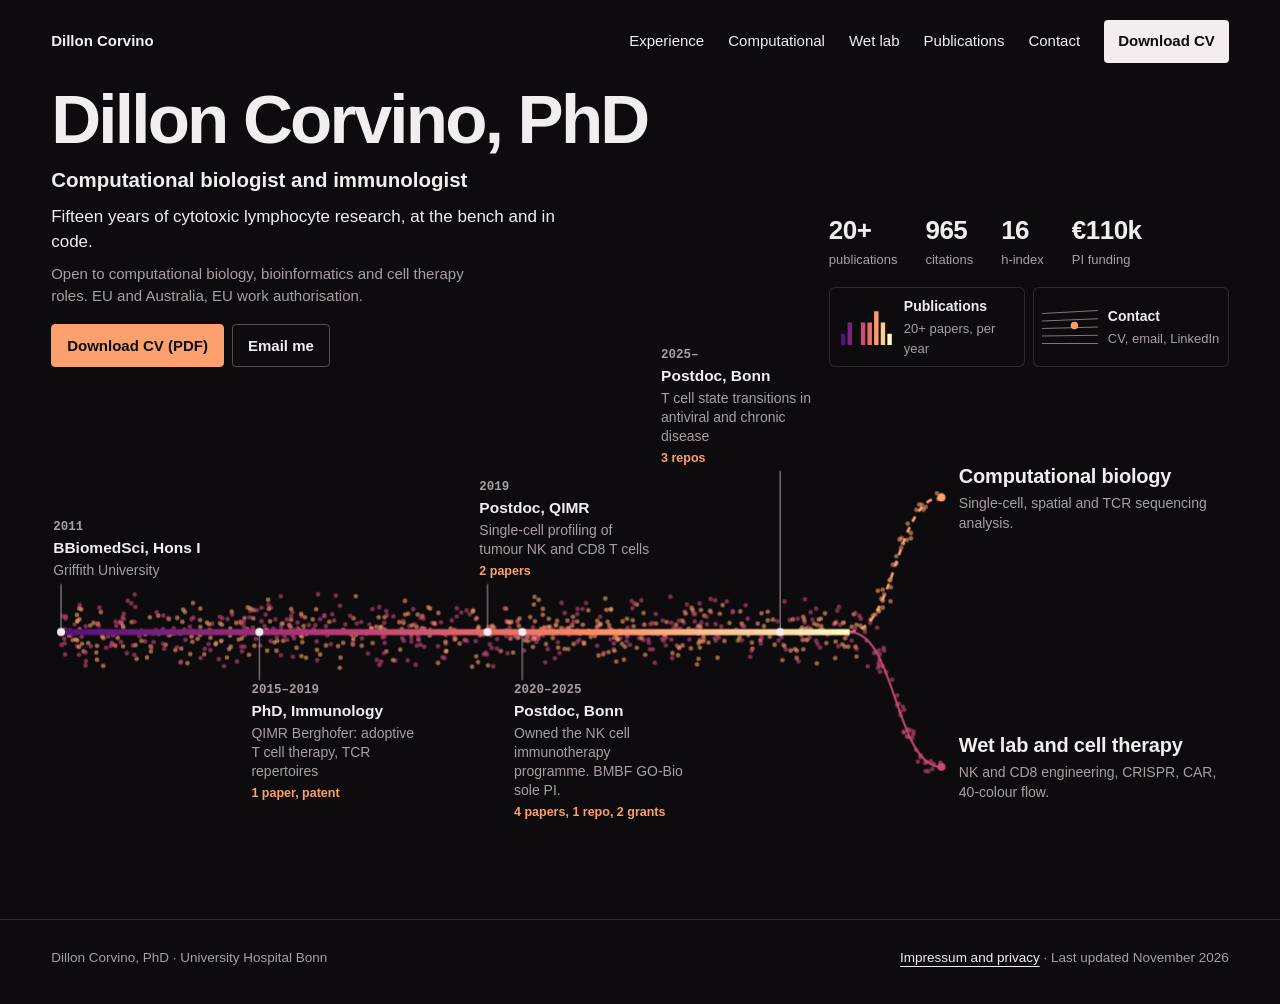
==== commit 47dc38f9: "New 2-page CV, plainer wording, landing labels clear of the branches - CV_Dillon_Corvino.pdf rebuilt" ====
--- a/index.html
+++ b/index.html
@@ -6,13 +6,13 @@
   <meta http-equiv="Content-Security-Policy" content="default-src 'self'; script-src 'self'; style-src 'self'; img-src 'self' data:; font-src 'self'; connect-src 'self'; base-uri 'self'; form-action 'none'; object-src 'none'">
   <meta name="referrer" content="strict-origin-when-cross-origin">
   <title>Dillon Corvino, PhD · Computational biologist and immunologist</title>
-  <meta name="description" content="Computational biologist and immunologist. Single-cell, spatial and TCR analysis end to end, with wet-lab NK and CD8 T cell expertise behind it. Bonn, Germany.">
+  <meta name="description" content="Computational biologist and immunologist. Single-cell, spatial and TCR sequencing analysis, backed by wet-lab work on NK and CD8 T cells. Bonn, Germany.">
   <link rel="canonical" href="https://dilloncorvino.com/">
   <link rel="icon" type="image/svg+xml" href="favicon.svg">
   <meta name="theme-color" content="#0d0b0e">
   <meta property="og:type" content="profile">
   <meta property="og:title" content="Dillon Corvino, PhD · Computational biologist and immunologist">
-  <meta property="og:description" content="Single-cell, spatial and TCR analysis end to end, with wet-lab NK and CD8 T cell expertise behind it.">
+  <meta property="og:description" content="Single-cell, spatial and TCR sequencing analysis, backed by wet-lab work on NK and CD8 T cells.">
   <meta property="og:url" content="https://dilloncorvino.com/">
   <meta property="og:image" content="https://dilloncorvino.com/og.jpg">
   <meta property="og:image:width" content="1200">
@@ -32,7 +32,7 @@
     <div>
       <h1 class="name">Dillon Corvino, PhD</h1>
       <p class="role">Computational biologist and immunologist</p>
-      <p class="lede">Fifteen years of cytotoxic lymphocyte research, at the bench and in code. Each stop on the line opens the detail.</p>
+      <p class="lede">Fifteen years of cytotoxic lymphocyte research, at the bench and in code.</p>
       <p class="open">Open to computational biology, bioinformatics and cell therapy roles. EU and Australia, EU work authorisation.</p>
       <div class="actions"><a class="btn p" href="CV_Dillon_Corvino.pdf" download>Download CV (PDF)</a><a class="btn" href="mailto:dilloncorvino@me.com">Email me</a></div>
     </div>
@@ -57,11 +57,11 @@
       <li><a class="stop" href="experience.html#bsc" data-y="2011" data-e="2014.9"><span class="yr">2011</span><b>BBiomedSci, Hons I</b><span class="s">Griffith University</span></a></li>
       <li><a class="stop" href="experience.html#phd" data-y="2015" data-e="2019.6"><span class="yr">2015–2019</span><b>PhD, Immunology</b><span class="s">QIMR Berghofer: adoptive T cell therapy, TCR repertoires</span><span class="n">1 paper, patent</span></a></li>
       <li><a class="stop" href="experience.html#qimr" data-y="2019.6" data-e="2020.2"><span class="yr">2019</span><b>Postdoc, QIMR</b><span class="s">Single-cell profiling of tumour NK and CD8 T cells</span><span class="n">2 papers</span></a></li>
-      <li><a class="stop" href="experience.html#bonn-2020" data-y="2020.3" data-e="2025.4"><span class="yr">2020–2025</span><b>Postdoc, Bonn</b><span class="s">Owned the NK cell immunotherapy programme; BMBF GO-Bio sole PI</span><span class="n">4 papers, 1 repo, 2 grants</span></a></li>
-      <li><a class="stop" href="experience.html#bonn-2025" data-y="2025.5" data-e="2026.9"><span class="yr">2025–</span><b>Postdoc, Bonn</b><span class="s">T cell state transitions; single-cell and spatial</span><span class="n">3 repos</span></a></li>
+      <li><a class="stop" href="experience.html#bonn-2020" data-y="2020.3" data-e="2025.4"><span class="yr">2020–2025</span><b>Postdoc, Bonn</b><span class="s">Owned the NK cell immunotherapy programme. BMBF GO-Bio sole PI.</span><span class="n">4 papers, 1 repo, 2 grants</span></a></li>
+      <li><a class="stop" href="experience.html#bonn-2025" data-y="2025.5" data-e="2026.9"><span class="yr">2025–</span><b>Postdoc, Bonn</b><span class="s">T cell state transitions in antiviral and chronic disease</span><span class="n">3 repos</span></a></li>
     </ol>
     <nav class="ends" aria-label="Directions">
-      <a class="c" href="computational.html"><b>Computational biology</b><span>Single-cell, spatial and TCR analysis end to end.</span></a>
+      <a class="c" href="computational.html"><b>Computational biology</b><span>Single-cell, spatial and TCR sequencing analysis.</span></a>
       <a class="w" href="wet-lab.html"><b>Wet lab and cell therapy</b><span>NK and CD8 engineering, CRISPR, CAR, 40-colour flow.</span></a>
     </nav>
   </div>
--- a/css/site.css
+++ b/css/site.css
@@ -152,6 +152,17 @@
 .defs dd { color: var(--soft); max-width: 72ch; }
 .defs dd strong { color: var(--ink); font-weight: 600; }
 
+.dev { display: inline-block; font-size: 12px; font-weight: 600; color: var(--soft); border: 1px solid var(--line-strong); border-radius: 3px; padding: 1px 6px; margin-left: 6px; vertical-align: 1px; }
+.defs dt .dev { margin: 6px 0 0; display: table; }
+
+/* short point lists inside a role */
+.pts { margin: 10px 0 0; padding-left: 18px; max-width: 70ch; }
+.pts li { margin: 4px 0; font-size: 15.5px; }
+.pts li::marker { color: var(--soft); }
+.plain { list-style: none; margin: 0; padding: 0; }
+.plain li { padding: 12px 0; border-bottom: 1px solid var(--line); max-width: 80ch; }
+.plain li .src { color: var(--soft); }
+
 /* tables (code) */
 .tbl { width: 100%; border-collapse: collapse; font-size: 15px; }
 .tbl th { text-align: left; font-size: 13px; font-weight: 600; color: var(--soft); padding: 0 16px 10px 0; border-bottom: 1px solid var(--line-strong); }
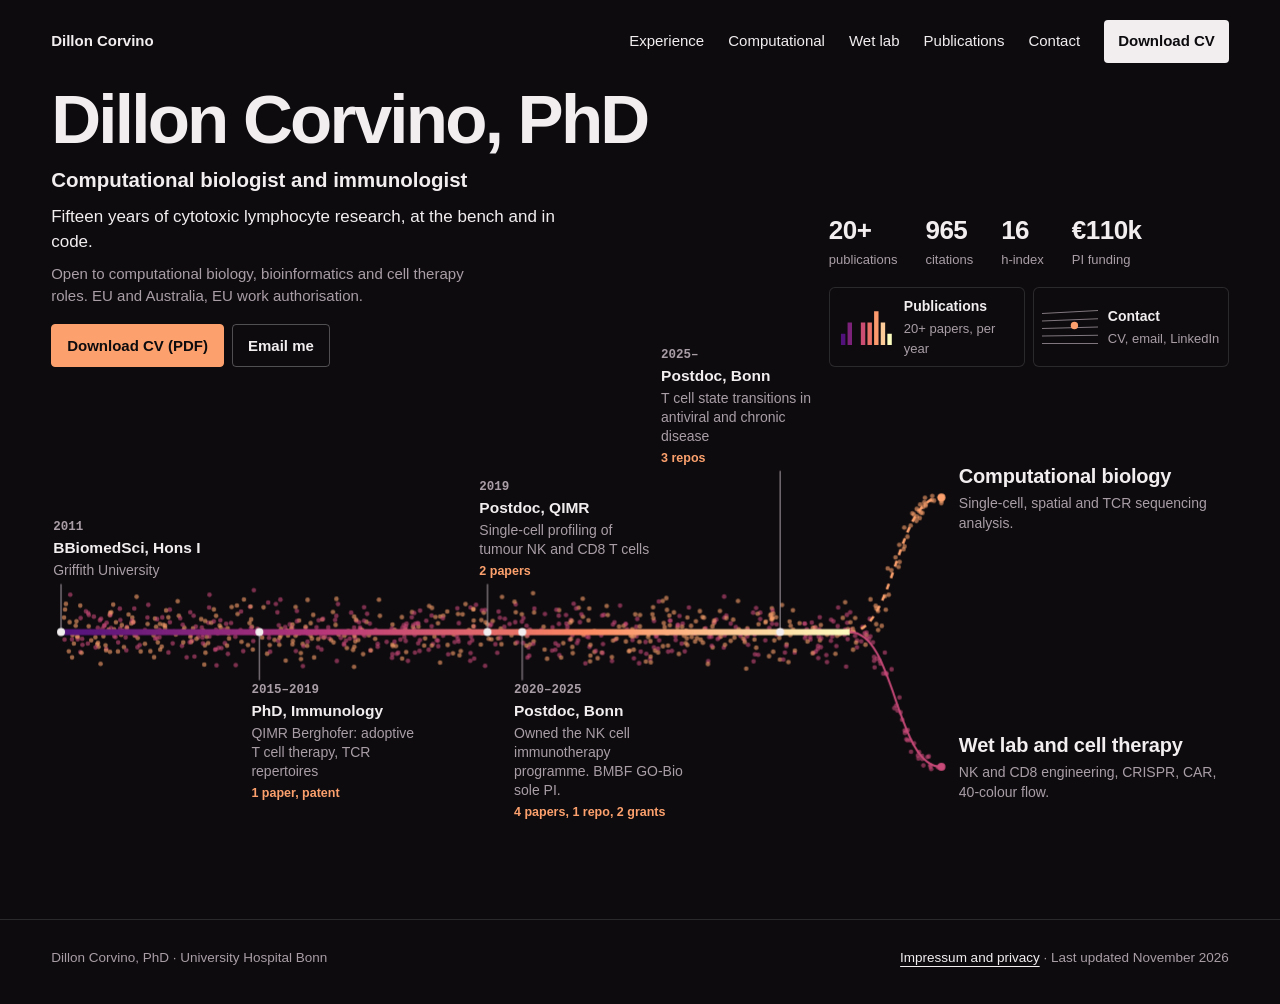
==== commit 9166df65: "Switch on GoatCounter (dilloncorvino.goatcounter.com) Counts page views and clicks on CV, email, Lin" ====
--- a/index.html
+++ b/index.html
@@ -3,7 +3,7 @@
 <head>
   <meta charset="utf-8">
   <meta name="viewport" content="width=device-width, initial-scale=1">
-  <meta http-equiv="Content-Security-Policy" content="default-src 'self'; script-src 'self'; style-src 'self'; img-src 'self' data:; font-src 'self'; connect-src 'self'; base-uri 'self'; form-action 'none'; object-src 'none'">
+  <meta http-equiv="Content-Security-Policy" content="default-src 'self'; script-src 'self'; style-src 'self'; img-src 'self' data: https://dilloncorvino.goatcounter.com; font-src 'self'; connect-src 'self'; base-uri 'self'; form-action 'none'; object-src 'none'">
   <meta name="referrer" content="strict-origin-when-cross-origin">
   <title>Dillon Corvino, PhD · Computational biologist and immunologist</title>
   <meta name="description" content="Computational biologist and immunologist. Single-cell, spatial and TCR sequencing analysis, backed by wet-lab work on NK and CD8 T cells. Bonn, Germany.">
--- a/css/site.css
+++ b/css/site.css
@@ -47,10 +47,11 @@
 .nav .cv { background: var(--ink); color: var(--ground); padding: 10px 14px; border-radius: 4px; font-weight: 600; }
 .nav .cv:hover { text-decoration: none; background: #fff; }
 
-@media (max-width: 760px) {
+@media (max-width: 900px) {
   /* name and CV on the first line, section links on the next */
-  .nav { gap: 2px 18px; padding-top: 14px; padding-bottom: 10px; }
-  .nav .cv { order: 1; padding: 9px 12px; }
+  .nav { gap: 2px 16px; padding-top: 14px; padding-bottom: 10px; }
+  .nav::before { content: ""; order: 1; flex-basis: 100%; height: 0; }
+  .nav .cv { padding: 9px 12px; }
   .nav a:not(.who):not(.cv) { order: 2; padding: 10px 0; }
 }
 
@@ -116,6 +117,21 @@
 .axis.plotted .ends { position: absolute; inset: 0; margin: 0; pointer-events: none; z-index: 2; display: block; }
 .axis.plotted .ends a { position: absolute; right: 0; width: 270px; transform: translateY(-50%); pointer-events: auto; }
 .axis.plotted .ends a.c b, .axis.plotted .ends a.w b { color: var(--ink); }
+
+/* narrow screens: a centre rail drawn by the script, labels alternating left and right in smaller type */
+.axis.vplot { width: 100%; max-width: 560px; margin-left: auto; margin-right: auto; }
+.axis.vplot canvas { display: block; position: absolute; inset: 0; width: 100%; height: 100%; pointer-events: none; }
+.axis.vplot .stops { position: absolute; inset: 0; padding: 0; display: block; z-index: 1; }
+.axis.vplot .stops::before { display: none; }
+.axis.vplot .stop { position: absolute; max-width: none; font-size: 12.5px; line-height: 1.3; }
+.axis.vplot .stop.l { text-align: right; }
+.axis.vplot .stop .yr { font-size: 11px; margin-bottom: 3px; }
+.axis.vplot .stop b { font-size: 14px; }
+.axis.vplot .stop .n { font-size: 11.5px; margin-top: 3px; }
+.axis.vplot .ends { position: absolute; inset: 0; margin: 0; display: block; z-index: 1; pointer-events: none; }
+.axis.vplot .ends a { position: absolute; max-width: none; text-align: center; pointer-events: auto; }
+.axis.vplot .ends a b { font-size: 16px; line-height: 1.25; }
+.axis.vplot .ends a span { font-size: 12.5px; }
 
 @media (max-width: 900px) {
   .top { grid-template-columns: 1fr; gap: 8px; align-items: start; }
